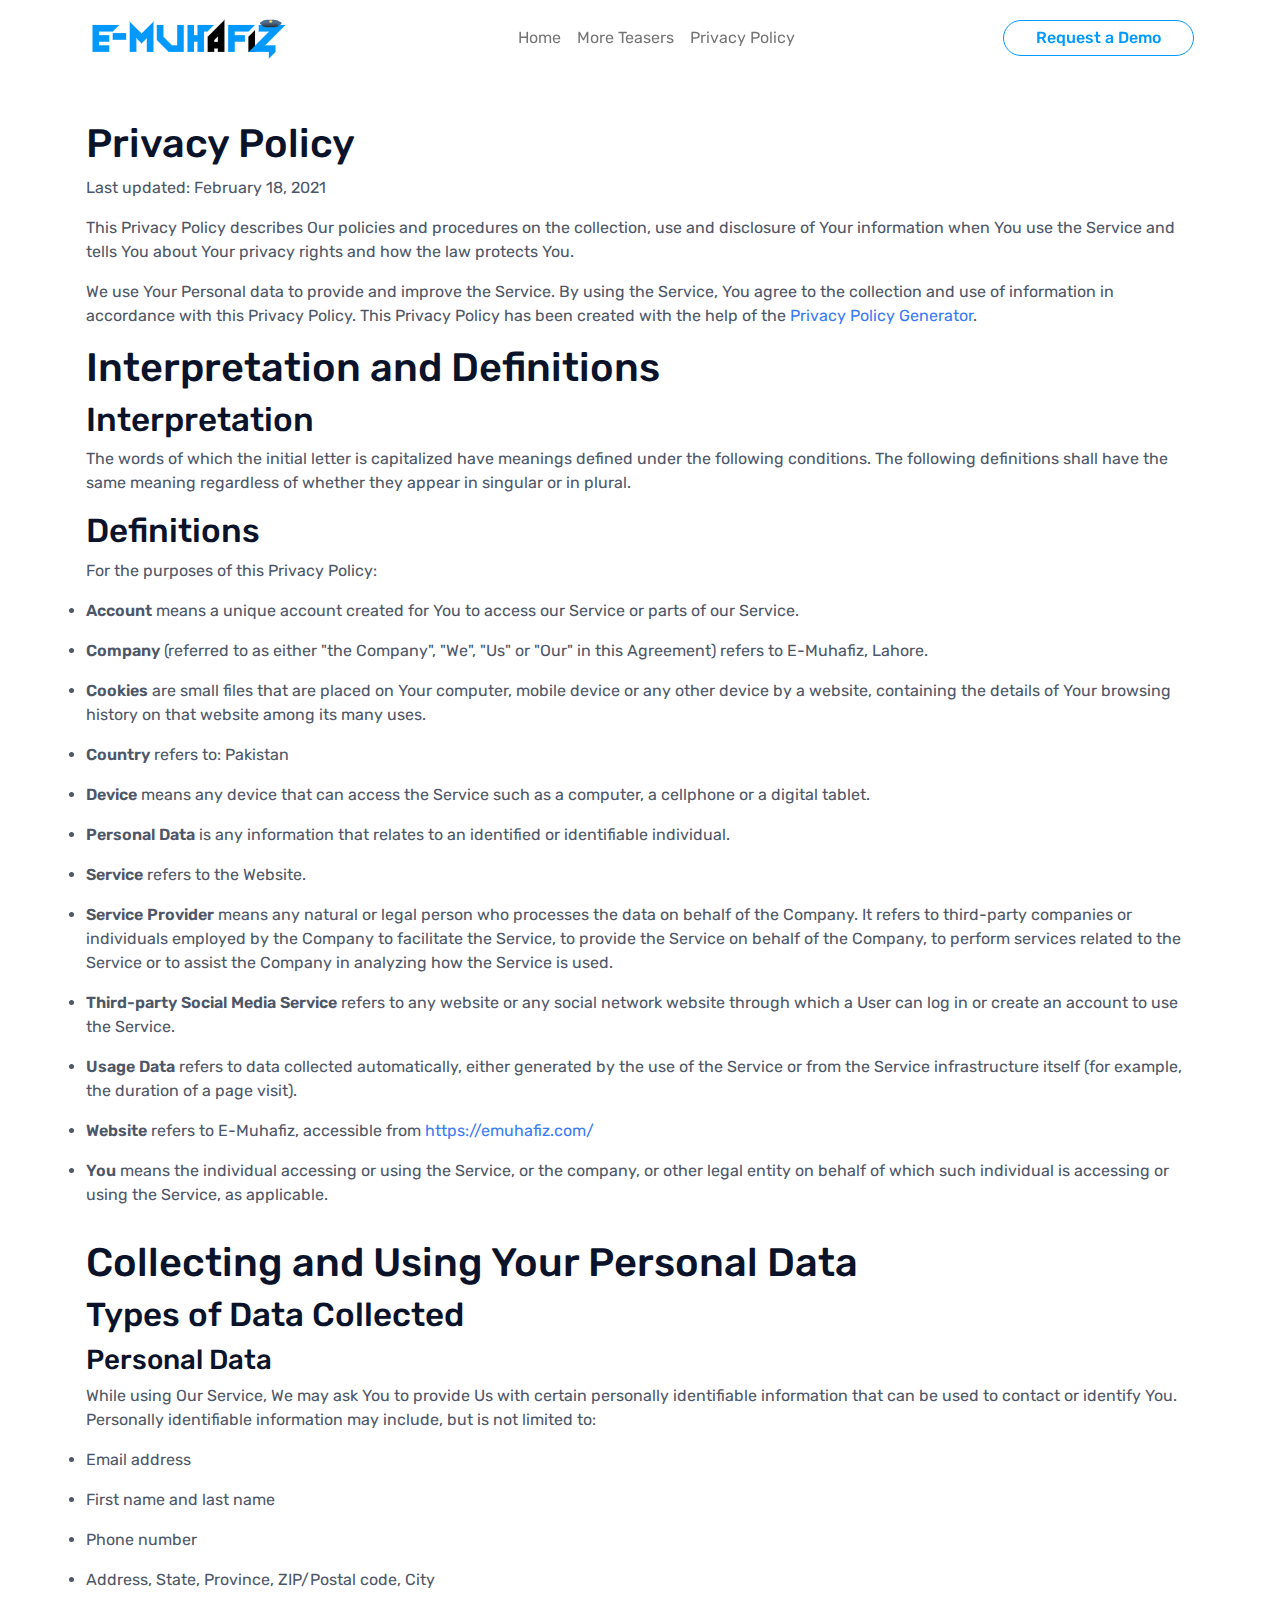
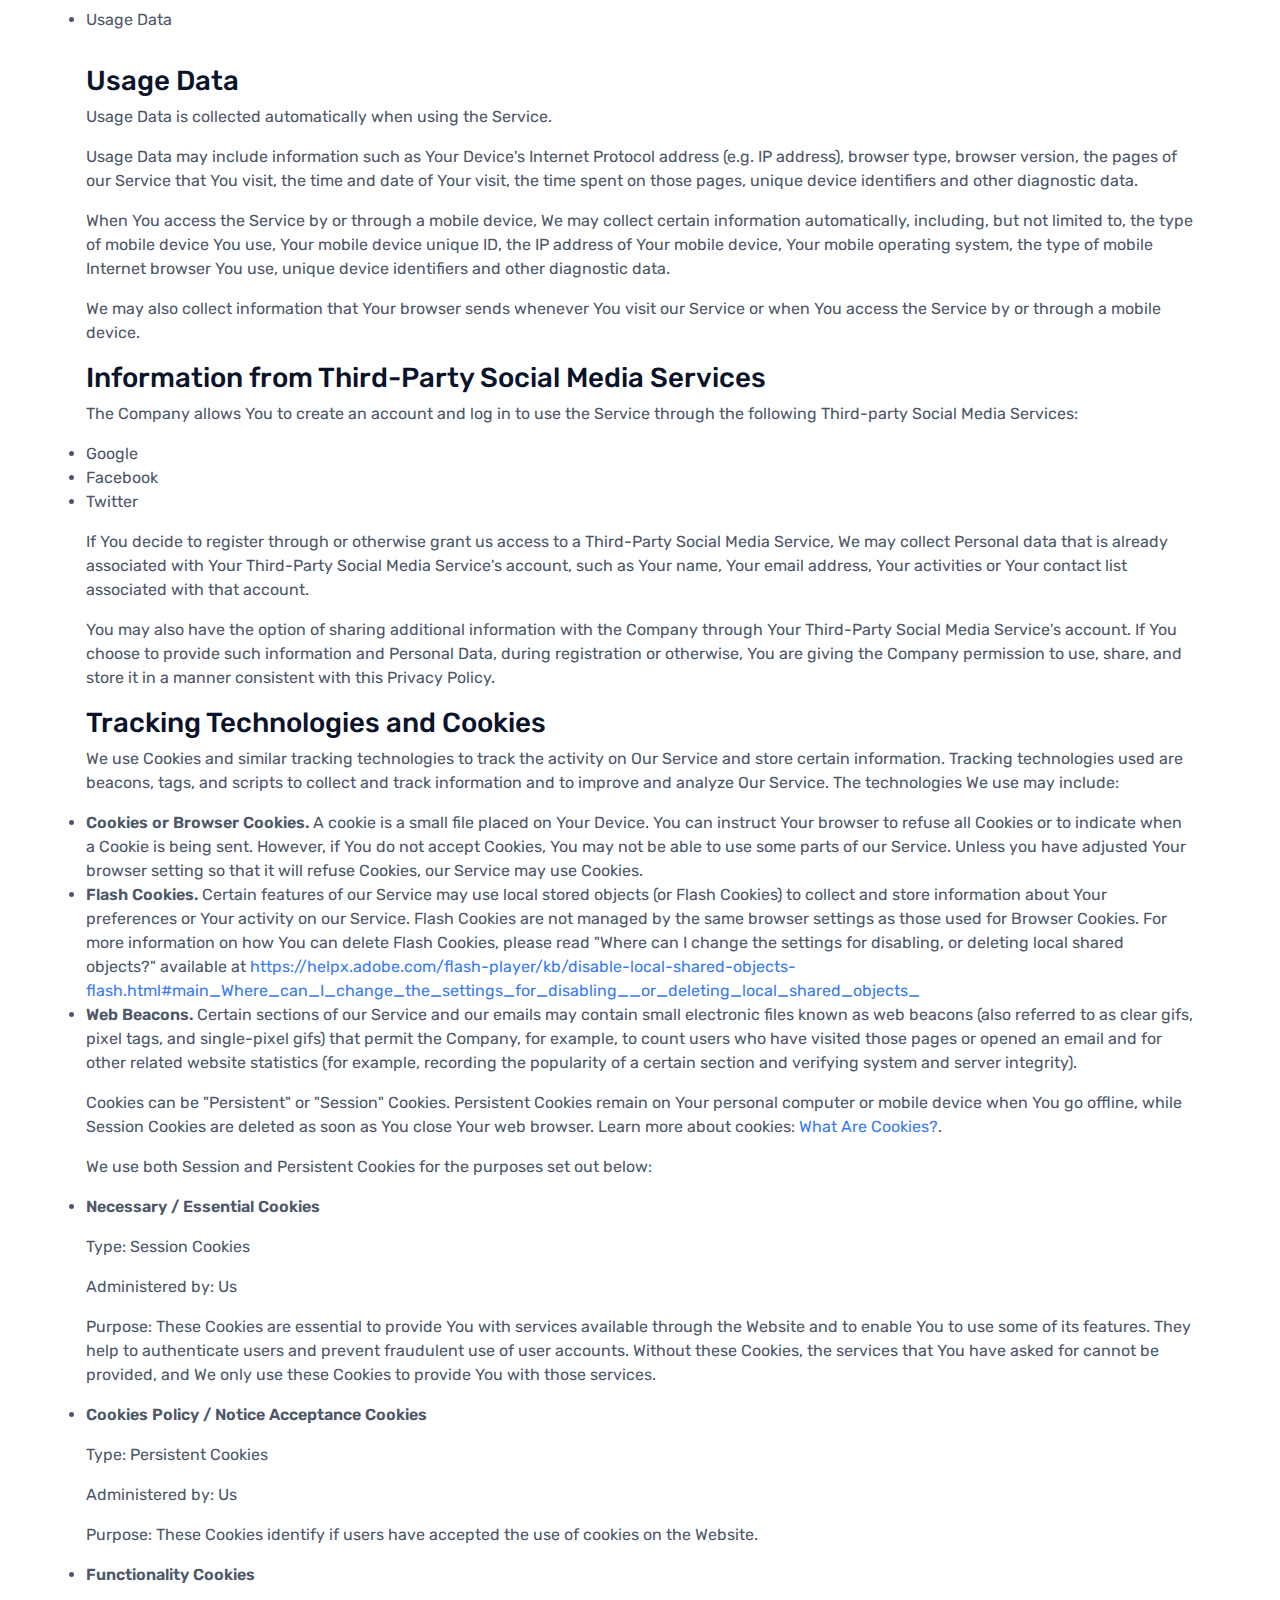
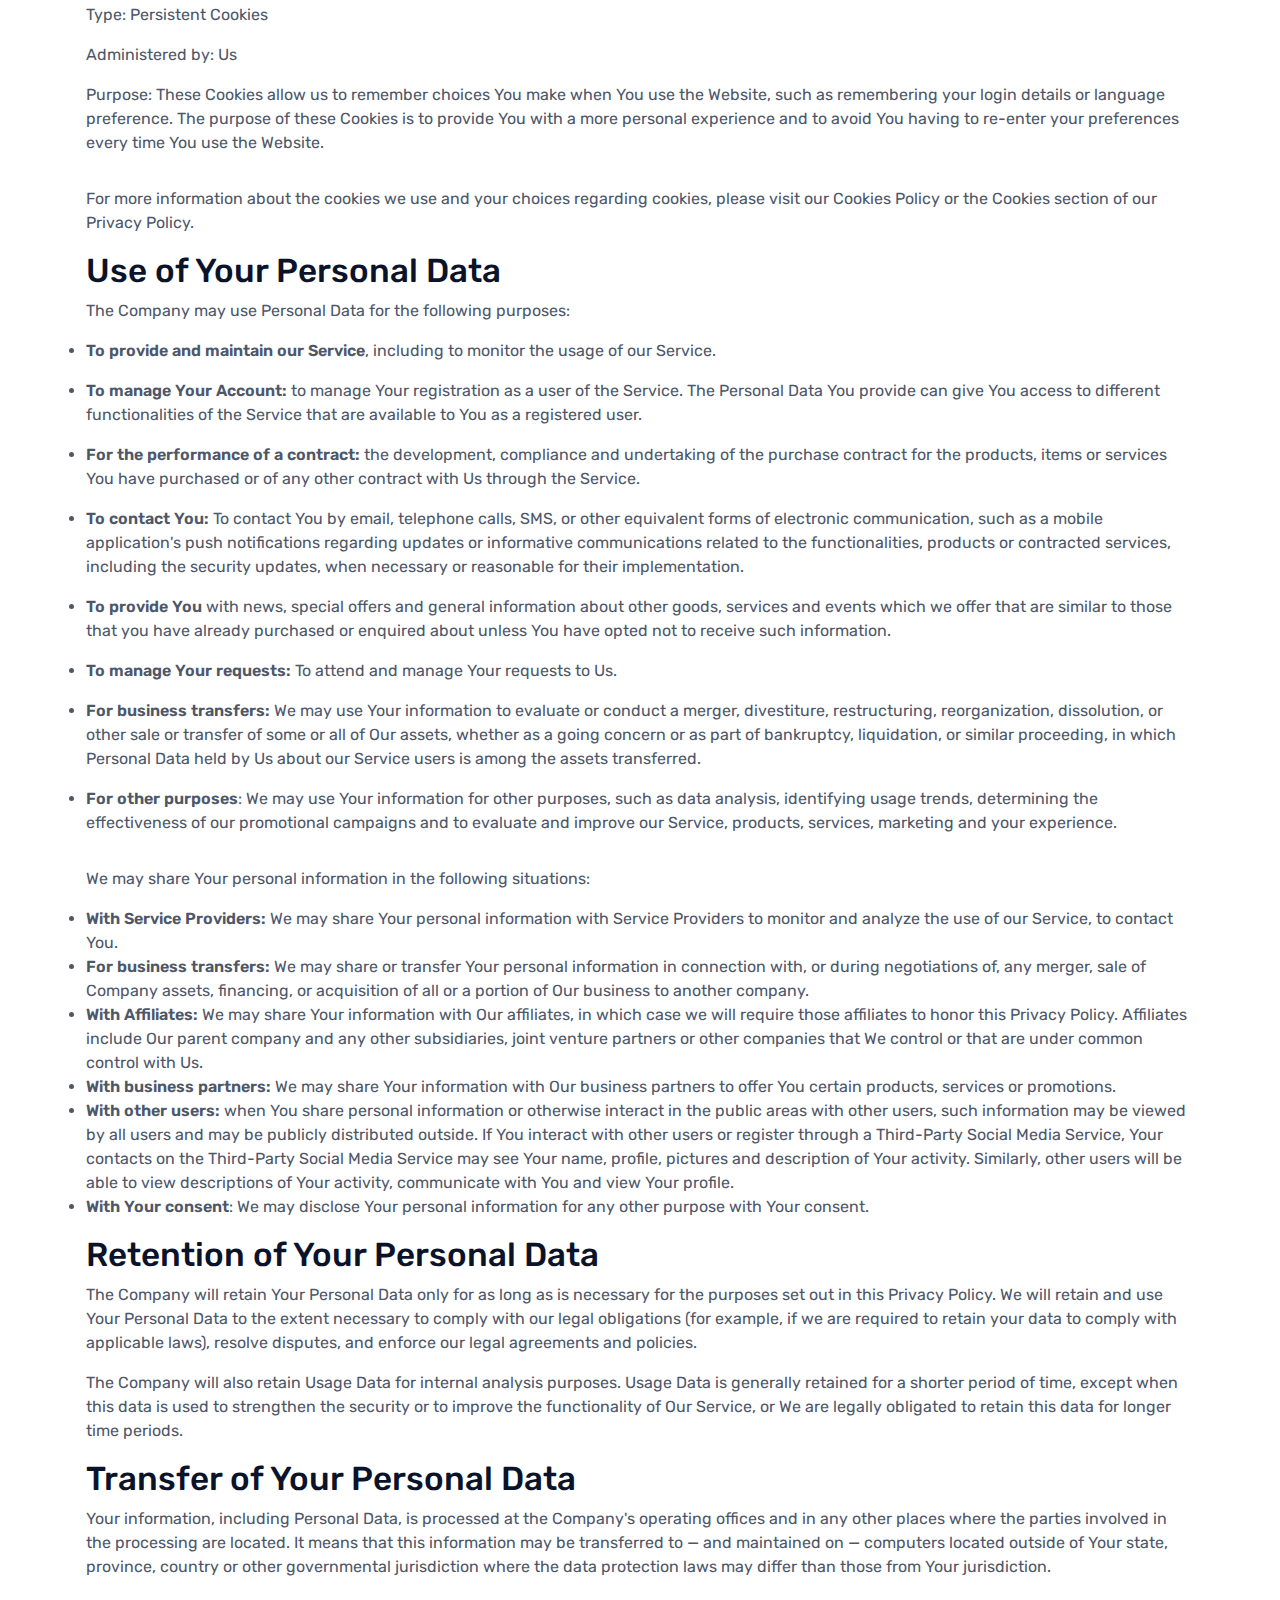
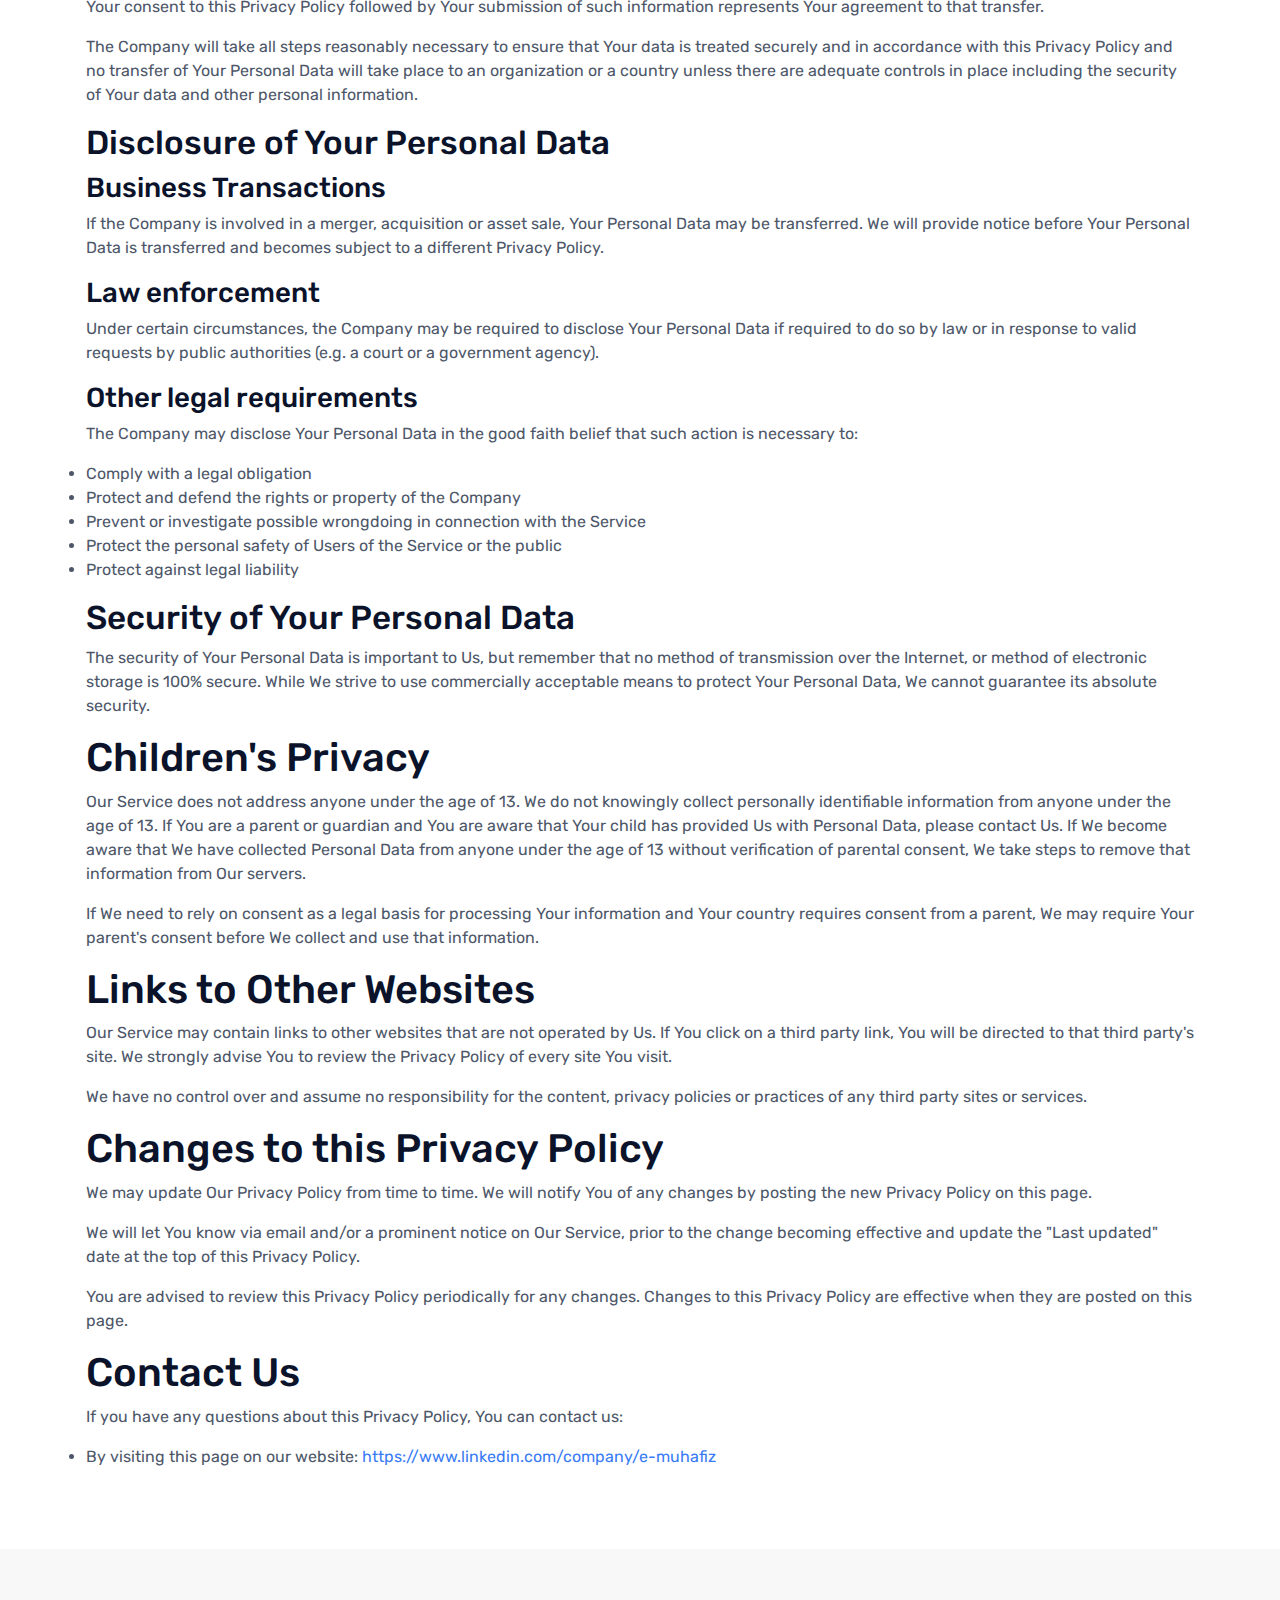
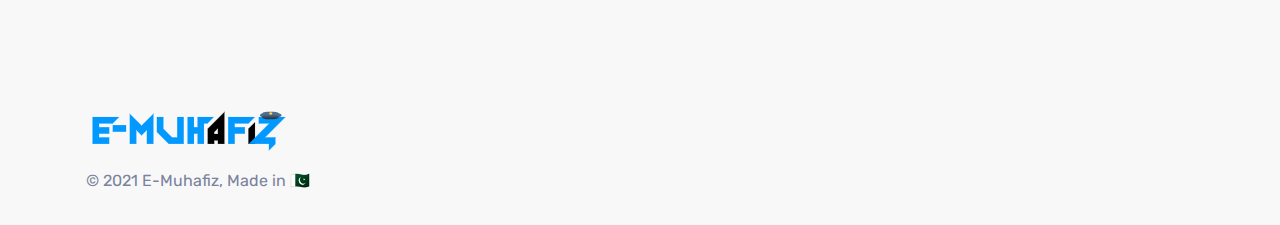
==== privacy_policy.html @ 19c8326a "added privacy policy" ====
<!DOCTYPE html>
<html lang="en-US" dir="ltr">

  <head>
    <meta charset="utf-8">
    <meta http-equiv="X-UA-Compatible" content="IE=edge">
    <meta name="viewport" content="width=device-width, initial-scale=1">


    <!-- ===============================================-->
    <!--    Document Title-->
    <!-- ===============================================-->
    <title>E-Muhafiz</title>


    <!-- ===============================================-->
    <!--    Favicons-->
    <!-- ===============================================-->
    <link rel="apple-touch-icon" sizes="180x180" href="assets/img/favicons/apple-touch-icon.png">
    <link rel="icon" type="image/png" sizes="32x32" href="assets/img/favicons/favicon-32x32.png">
    <link rel="icon" type="image/png" sizes="16x16" href="assets/img/favicons/favicon-16x16.png">
    <link rel="shortcut icon" type="image/x-icon" href="assets/img/favicons/favicon.ico">
    <link rel="manifest" href="assets/img/favicons/manifest.json">
    <meta name="msapplication-TileImage" content="assets/img/favicons/mstile-150x150.png">
    <meta name="theme-color" content="#ffffff">


    <!-- ===============================================-->
    <!--    Stylesheets-->
    <!-- ===============================================-->
    <link href="assets/css/theme.css" rel="stylesheet" />
    <link href="assets/css/muhafiz.css" rel="stylesheet" />

  </head>


  <body>

    <!-- ===============================================-->
    <!--    Main Content-->
    <!-- ===============================================-->
    <main class="main" id="top">
      <nav class="navbar navbar-expand-lg navbar-light fixed-top py-3" data-navbar-on-scroll="data-navbar-on-scroll">
        <div class="container"><a class="navbar-brand" href="index.html"><img src="assets/img/icons/logo.png" alt="" />&nbsp;</a>
          <button class="navbar-toggler collapsed" type="button" data-bs-toggle="collapse" data-bs-target="#navbarSupportedContent" aria-controls="navbarSupportedContent" aria-expanded="false" aria-label="Toggle navigation"><span class="navbar-toggler-icon"></span></button>
          <div class="collapse navbar-collapse" id="navbarSupportedContent">
            <ul class="navbar-nav mx-auto border-bottom border-lg-bottom-0 pt-2 pt-lg-0">
              <li class="nav-item"><a class="nav-link" href="index.html">Home</a></li>
              <li class="nav-item"><a class="nav-link" href="teasers.html">More Teasers</a></li>
              <li class="nav-item"><a class="nav-link" aria-current="page" href="privacy_policy.html">Privacy Policy</a></li>
            </ul>
            <form class="d-flex py-3 py-lg-0">
              <a class="btn btn-outline-danger rounded-pill order-0" href="request_a_demo.html">Request a Demo</a>
            </form>
          </div>
        </div>
      </nav>


      <!-- ============================================-->
      <!-- <section> begin ============================-->
      <section class="pb-6">

        <div class="container">
          <div class="row">
            <h1>Privacy Policy</h1>
            <p>Last updated: February 18, 2021</p>
            <p>This Privacy Policy describes Our policies and procedures on the collection, use and disclosure of Your information when You use the Service and tells You about Your privacy rights and how the law protects You.</p>
            <p>We use Your Personal data to provide and improve the Service. By using the Service, You agree to the collection and use of information in accordance with this Privacy Policy. This Privacy Policy has been created with the help of the <a href="https://www.privacypolicies.com/privacy-policy-generator/" target="_blank">Privacy Policy Generator</a>.</p>
            <h1>Interpretation and Definitions</h1>
            <h2>Interpretation</h2>
            <p>The words of which the initial letter is capitalized have meanings defined under the following conditions. The following definitions shall have the same meaning regardless of whether they appear in singular or in plural.</p>
            <h2>Definitions</h2>
            <p>For the purposes of this Privacy Policy:</p>
            <ul>
            <li>
            <p><strong>Account</strong> means a unique account created for You to access our Service or parts of our Service.</p>
            </li>
            <li>
            <p><strong>Company</strong> (referred to as either &quot;the Company&quot;, &quot;We&quot;, &quot;Us&quot; or &quot;Our&quot; in this Agreement) refers to E-Muhafiz, Lahore.</p>
            </li>
            <li>
            <p><strong>Cookies</strong> are small files that are placed on Your computer, mobile device or any other device by a website, containing the details of Your browsing history on that website among its many uses.</p>
            </li>
            <li>
            <p><strong>Country</strong> refers to:  Pakistan</p>
            </li>
            <li>
            <p><strong>Device</strong> means any device that can access the Service such as a computer, a cellphone or a digital tablet.</p>
            </li>
            <li>
            <p><strong>Personal Data</strong> is any information that relates to an identified or identifiable individual.</p>
            </li>
            <li>
            <p><strong>Service</strong> refers to the Website.</p>
            </li>
            <li>
            <p><strong>Service Provider</strong> means any natural or legal person who processes the data on behalf of the Company. It refers to third-party companies or individuals employed by the Company to facilitate the Service, to provide the Service on behalf of the Company, to perform services related to the Service or to assist the Company in analyzing how the Service is used.</p>
            </li>
            <li>
            <p><strong>Third-party Social Media Service</strong> refers to any website or any social network website through which a User can log in or create an account to use the Service.</p>
            </li>
            <li>
            <p><strong>Usage Data</strong> refers to data collected automatically, either generated by the use of the Service or from the Service infrastructure itself (for example, the duration of a page visit).</p>
            </li>
            <li>
            <p><strong>Website</strong> refers to E-Muhafiz, accessible from <a href="https://emuhafiz.com/" rel="external nofollow noopener" target="_blank">https://emuhafiz.com/</a></p>
            </li>
            <li>
            <p><strong>You</strong> means the individual accessing or using the Service, or the company, or other legal entity on behalf of which such individual is accessing or using the Service, as applicable.</p>
            </li>
            </ul>
            <h1>Collecting and Using Your Personal Data</h1>
            <h2>Types of Data Collected</h2>
            <h3>Personal Data</h3>
            <p>While using Our Service, We may ask You to provide Us with certain personally identifiable information that can be used to contact or identify You. Personally identifiable information may include, but is not limited to:</p>
            <ul>
            <li>
            <p>Email address</p>
            </li>
            <li>
            <p>First name and last name</p>
            </li>
            <li>
            <p>Phone number</p>
            </li>
            <li>
            <p>Address, State, Province, ZIP/Postal code, City</p>
            </li>
            <li>
            <p>Usage Data</p>
            </li>
            </ul>
            <h3>Usage Data</h3>
            <p>Usage Data is collected automatically when using the Service.</p>
            <p>Usage Data may include information such as Your Device's Internet Protocol address (e.g. IP address), browser type, browser version, the pages of our Service that You visit, the time and date of Your visit, the time spent on those pages, unique device identifiers and other diagnostic data.</p>
            <p>When You access the Service by or through a mobile device, We may collect certain information automatically, including, but not limited to, the type of mobile device You use, Your mobile device unique ID, the IP address of Your mobile device, Your mobile operating system, the type of mobile Internet browser You use, unique device identifiers and other diagnostic data.</p>
            <p>We may also collect information that Your browser sends whenever You visit our Service or when You access the Service by or through a mobile device.</p>
            <h3>Information from Third-Party Social Media Services</h3>
            <p>The Company allows You to create an account and log in to use the Service through the following Third-party Social Media Services:</p>
            <ul>
            <li>Google</li>
            <li>Facebook</li>
            <li>Twitter</li>
            </ul>
            <p>If You decide to register through or otherwise grant us access to a Third-Party Social Media Service, We may collect Personal data that is already associated with Your Third-Party Social Media Service's account, such as Your name, Your email address, Your activities or Your contact list associated with that account.</p>
            <p>You may also have the option of sharing additional information with the Company through Your Third-Party Social Media Service's account. If You choose to provide such information and Personal Data, during registration or otherwise, You are giving the Company permission to use, share, and store it in a manner consistent with this Privacy Policy.</p>
            <h3>Tracking Technologies and Cookies</h3>
            <p>We use Cookies and similar tracking technologies to track the activity on Our Service and store certain information. Tracking technologies used are beacons, tags, and scripts to collect and track information and to improve and analyze Our Service. The technologies We use may include:</p>
            <ul>
            <li><strong>Cookies or Browser Cookies.</strong> A cookie is a small file placed on Your Device. You can instruct Your browser to refuse all Cookies or to indicate when a Cookie is being sent. However, if You do not accept Cookies, You may not be able to use some parts of our Service. Unless you have adjusted Your browser setting so that it will refuse Cookies, our Service may use Cookies.</li>
            <li><strong>Flash Cookies.</strong> Certain features of our Service may use local stored objects (or Flash Cookies) to collect and store information about Your preferences or Your activity on our Service. Flash Cookies are not managed by the same browser settings as those used for Browser Cookies. For more information on how You can delete Flash Cookies, please read &quot;Where can I change the settings for disabling, or deleting local shared objects?&quot; available at <a href="https://helpx.adobe.com/flash-player/kb/disable-local-shared-objects-flash.html#main_Where_can_I_change_the_settings_for_disabling__or_deleting_local_shared_objects_" rel="external nofollow noopener" target="_blank">https://helpx.adobe.com/flash-player/kb/disable-local-shared-objects-flash.html#main_Where_can_I_change_the_settings_for_disabling__or_deleting_local_shared_objects_</a></li>
            <li><strong>Web Beacons.</strong> Certain sections of our Service and our emails may contain small electronic files known as web beacons (also referred to as clear gifs, pixel tags, and single-pixel gifs) that permit the Company, for example, to count users who have visited those pages or opened an email and for other related website statistics (for example, recording the popularity of a certain section and verifying system and server integrity).</li>
            </ul>
            <p>Cookies can be &quot;Persistent&quot; or &quot;Session&quot; Cookies. Persistent Cookies remain on Your personal computer or mobile device when You go offline, while Session Cookies are deleted as soon as You close Your web browser. Learn more about cookies: <a href="https://www.privacypolicies.com/blog/cookies/" target="_blank">What Are Cookies?</a>.</p>
            <p>We use both Session and Persistent Cookies for the purposes set out below:</p>
            <ul>
            <li>
            <p><strong>Necessary / Essential Cookies</strong></p>
            <p>Type: Session Cookies</p>
            <p>Administered by: Us</p>
            <p>Purpose: These Cookies are essential to provide You with services available through the Website and to enable You to use some of its features. They help to authenticate users and prevent fraudulent use of user accounts. Without these Cookies, the services that You have asked for cannot be provided, and We only use these Cookies to provide You with those services.</p>
            </li>
            <li>
            <p><strong>Cookies Policy / Notice Acceptance Cookies</strong></p>
            <p>Type: Persistent Cookies</p>
            <p>Administered by: Us</p>
            <p>Purpose: These Cookies identify if users have accepted the use of cookies on the Website.</p>
            </li>
            <li>
            <p><strong>Functionality Cookies</strong></p>
            <p>Type: Persistent Cookies</p>
            <p>Administered by: Us</p>
            <p>Purpose: These Cookies allow us to remember choices You make when You use the Website, such as remembering your login details or language preference. The purpose of these Cookies is to provide You with a more personal experience and to avoid You having to re-enter your preferences every time You use the Website.</p>
            </li>
            </ul>
            <p>For more information about the cookies we use and your choices regarding cookies, please visit our Cookies Policy or the Cookies section of our Privacy Policy.</p>
            <h2>Use of Your Personal Data</h2>
            <p>The Company may use Personal Data for the following purposes:</p>
            <ul>
            <li>
            <p><strong>To provide and maintain our Service</strong>, including to monitor the usage of our Service.</p>
            </li>
            <li>
            <p><strong>To manage Your Account:</strong> to manage Your registration as a user of the Service. The Personal Data You provide can give You access to different functionalities of the Service that are available to You as a registered user.</p>
            </li>
            <li>
            <p><strong>For the performance of a contract:</strong> the development, compliance and undertaking of the purchase contract for the products, items or services You have purchased or of any other contract with Us through the Service.</p>
            </li>
            <li>
            <p><strong>To contact You:</strong> To contact You by email, telephone calls, SMS, or other equivalent forms of electronic communication, such as a mobile application's push notifications regarding updates or informative communications related to the functionalities, products or contracted services, including the security updates, when necessary or reasonable for their implementation.</p>
            </li>
            <li>
            <p><strong>To provide You</strong> with news, special offers and general information about other goods, services and events which we offer that are similar to those that you have already purchased or enquired about unless You have opted not to receive such information.</p>
            </li>
            <li>
            <p><strong>To manage Your requests:</strong> To attend and manage Your requests to Us.</p>
            </li>
            <li>
            <p><strong>For business transfers:</strong> We may use Your information to evaluate or conduct a merger, divestiture, restructuring, reorganization, dissolution, or other sale or transfer of some or all of Our assets, whether as a going concern or as part of bankruptcy, liquidation, or similar proceeding, in which Personal Data held by Us about our Service users is among the assets transferred.</p>
            </li>
            <li>
            <p><strong>For other purposes</strong>: We may use Your information for other purposes, such as data analysis, identifying usage trends, determining the effectiveness of our promotional campaigns and to evaluate and improve our Service, products, services, marketing and your experience.</p>
            </li>
            </ul>
            <p>We may share Your personal information in the following situations:</p>
            <ul>
            <li><strong>With Service Providers:</strong> We may share Your personal information with Service Providers to monitor and analyze the use of our Service,  to contact You.</li>
            <li><strong>For business transfers:</strong> We may share or transfer Your personal information in connection with, or during negotiations of, any merger, sale of Company assets, financing, or acquisition of all or a portion of Our business to another company.</li>
            <li><strong>With Affiliates:</strong> We may share Your information with Our affiliates, in which case we will require those affiliates to honor this Privacy Policy. Affiliates include Our parent company and any other subsidiaries, joint venture partners or other companies that We control or that are under common control with Us.</li>
            <li><strong>With business partners:</strong> We may share Your information with Our business partners to offer You certain products, services or promotions.</li>
            <li><strong>With other users:</strong> when You share personal information or otherwise interact in the public areas with other users, such information may be viewed by all users and may be publicly distributed outside. If You interact with other users or register through a Third-Party Social Media Service, Your contacts on the Third-Party Social Media Service may see Your name, profile, pictures and description of Your activity. Similarly, other users will be able to view descriptions of Your activity, communicate with You and view Your profile.</li>
            <li><strong>With Your consent</strong>: We may disclose Your personal information for any other purpose with Your consent.</li>
            </ul>
            <h2>Retention of Your Personal Data</h2>
            <p>The Company will retain Your Personal Data only for as long as is necessary for the purposes set out in this Privacy Policy. We will retain and use Your Personal Data to the extent necessary to comply with our legal obligations (for example, if we are required to retain your data to comply with applicable laws), resolve disputes, and enforce our legal agreements and policies.</p>
            <p>The Company will also retain Usage Data for internal analysis purposes. Usage Data is generally retained for a shorter period of time, except when this data is used to strengthen the security or to improve the functionality of Our Service, or We are legally obligated to retain this data for longer time periods.</p>
            <h2>Transfer of Your Personal Data</h2>
            <p>Your information, including Personal Data, is processed at the Company's operating offices and in any other places where the parties involved in the processing are located. It means that this information may be transferred to — and maintained on — computers located outside of Your state, province, country or other governmental jurisdiction where the data protection laws may differ than those from Your jurisdiction.</p>
            <p>Your consent to this Privacy Policy followed by Your submission of such information represents Your agreement to that transfer.</p>
            <p>The Company will take all steps reasonably necessary to ensure that Your data is treated securely and in accordance with this Privacy Policy and no transfer of Your Personal Data will take place to an organization or a country unless there are adequate controls in place including the security of Your data and other personal information.</p>
            <h2>Disclosure of Your Personal Data</h2>
            <h3>Business Transactions</h3>
            <p>If the Company is involved in a merger, acquisition or asset sale, Your Personal Data may be transferred. We will provide notice before Your Personal Data is transferred and becomes subject to a different Privacy Policy.</p>
            <h3>Law enforcement</h3>
            <p>Under certain circumstances, the Company may be required to disclose Your Personal Data if required to do so by law or in response to valid requests by public authorities (e.g. a court or a government agency).</p>
            <h3>Other legal requirements</h3>
            <p>The Company may disclose Your Personal Data in the good faith belief that such action is necessary to:</p>
            <ul>
            <li>Comply with a legal obligation</li>
            <li>Protect and defend the rights or property of the Company</li>
            <li>Prevent or investigate possible wrongdoing in connection with the Service</li>
            <li>Protect the personal safety of Users of the Service or the public</li>
            <li>Protect against legal liability</li>
            </ul>
            <h2>Security of Your Personal Data</h2>
            <p>The security of Your Personal Data is important to Us, but remember that no method of transmission over the Internet, or method of electronic storage is 100% secure. While We strive to use commercially acceptable means to protect Your Personal Data, We cannot guarantee its absolute security.</p>
            <h1>Children's Privacy</h1>
            <p>Our Service does not address anyone under the age of 13. We do not knowingly collect personally identifiable information from anyone under the age of 13. If You are a parent or guardian and You are aware that Your child has provided Us with Personal Data, please contact Us. If We become aware that We have collected Personal Data from anyone under the age of 13 without verification of parental consent, We take steps to remove that information from Our servers.</p>
            <p>If We need to rely on consent as a legal basis for processing Your information and Your country requires consent from a parent, We may require Your parent's consent before We collect and use that information.</p>
            <h1>Links to Other Websites</h1>
            <p>Our Service may contain links to other websites that are not operated by Us. If You click on a third party link, You will be directed to that third party's site. We strongly advise You to review the Privacy Policy of every site You visit.</p>
            <p>We have no control over and assume no responsibility for the content, privacy policies or practices of any third party sites or services.</p>
            <h1>Changes to this Privacy Policy</h1>
            <p>We may update Our Privacy Policy from time to time. We will notify You of any changes by posting the new Privacy Policy on this page.</p>
            <p>We will let You know via email and/or a prominent notice on Our Service, prior to the change becoming effective and update the &quot;Last updated&quot; date at the top of this Privacy Policy.</p>
            <p>You are advised to review this Privacy Policy periodically for any changes. Changes to this Privacy Policy are effective when they are posted on this page.</p>
            <h1>Contact Us</h1>
            <p>If you have any questions about this Privacy Policy, You can contact us:</p>
            <ul>
            <li>By visiting this page on our website: <a href="https://www.linkedin.com/company/e-muhafiz" rel="external nofollow noopener" target="_blank">https://www.linkedin.com/company/e-muhafiz</a></li>
            </ul>
          </div>
        </div><!-- end of .container-->

      </section>
      <!-- <section> close ============================-->
      <!-- ============================================-->


      <!-- ============================================-->
      <!-- <section> begin ============================-->
      <section class="bg-200 pt-9 pb-0">
        <div class="container">
          <div class="row">
            <div class="col-12 col-lg-4 mb-3">
                <a href="index.html"><img class="d-inline-block align-middle" src="assets/img/icons/logo.png" alt="" /></a>
                <p class="text-400 my-3">&copy; 2021 E-Muhafiz, Made in 🇵🇰</p>
            </div>
          </div>
        </div><!-- end of .container-->
      </section>
      <!-- <section> close ============================-->
      <!-- ============================================-->


    </main>
    <!-- ===============================================-->
    <!--    End of Main Content-->
    <!-- ===============================================-->




    <!-- ===============================================-->
    <!--    JavaScripts-->
    <!-- ===============================================-->
    <script src="vendors/@popperjs/popper.min.js"></script>
    <script src="vendors/bootstrap/bootstrap.min.js"></script>
    <script src="vendors/is/is.min.js"></script>
    <script src="//polyfill.io/v3/polyfill.min.js?features=window.scroll"></script>
    <script src="assets/js/theme.js"></script>
    <!-- Google Analytics -->
    <script>
    (function(i,s,o,g,r,a,m){i['GoogleAnalyticsObject']=r;i[r]=i[r]||function(){
    (i[r].q=i[r].q||[]).push(arguments)},i[r].l=1*new Date();a=s.createElement(o),
    m=s.getElementsByTagName(o)[0];a.async=1;a.src=g;m.parentNode.insertBefore(a,m)
    })(window,document,'script','https://www.google-analytics.com/analytics.js','ga');

    ga('create', 'UA-36922495-2', 'auto');
    ga('send', 'pageview');
    </script>
    <!-- End Google Analytics -->
    <link href="//fonts.googleapis.com/css2?family=Rubik:ital,wght@0,300;0,400;0,500;0,600;0,700;0,800;0,900;1,300;1,400;1,500;1,600;1,700;1,800;1,900&amp;display=swap" rel="stylesheet">
  </body>

</html>
---- assets/css/theme.css ----
/* -------------------------------------------------------------------------- */
/*                                 Theme                                      */
/* -------------------------------------------------------------------------- */
/* prettier-ignore */
/* -------------------------------------------------------------------------- */
/*                                  Utilities                                 */
/* -------------------------------------------------------------------------- */
/*-----------------------------------------------
|   Bootstrap Styles
-----------------------------------------------*/
/*!
 * Bootstrap v5.0.0-alpha1 (https://getbootstrap.com/)
 * Copyright 2011-2020 The Bootstrap Authors
 * Copyright 2011-2020 Twitter, Inc.
 * Licensed under MIT (https://github.com/twbs/bootstrap/blob/main/LICENSE)
 */
:root {
  --bs-blue: #387BF5;
  --bs-indigo: #727cf5;
  --bs-purple: #6b5eae;
  --bs-pink: #F5387B;
  --bs-red: #F53838;
  --bs-orange: #F56538;
  --bs-yellow: #F29800;
  --bs-green: #38F5B1;
  --bs-teal: #28AFAF;
  --bs-cyan: #38B0F5;
  --bs-white: #fff;
  --bs-gray: #4d5469;
  --bs-gray-dark: #4d5969;
  --bs-primary: #387BF5;
  --bs-secondary: #28AFAF;
  --bs-success: #38F5B1;
  --bs-info: #38B0F5;
  --bs-warning: #F29800;
  --bs-danger: #F53838;
  --bs-light: #f9fafd;
  --bs-dark: #0b1727;
  --bs-font-sans-serif: "Rubik", "Poppins", -apple-system, BlinkMacSystemFont, "Segoe UI", "Helvetica Neue", Arial, sans-serif, "Apple Color Emoji", "Segoe UI Emoji", "Segoe UI Symbol";
  --bs-font-monospace: "SFMono-Regular", Menlo, Monaco, Consolas, "Liberation Mono", "Courier New", monospace;
  --bs-gradient: linear-gradient(180deg, rgba(255, 255, 255, 0.15), rgba(255, 255, 255, 0));
}

*,
*::before,
*::after {
  -webkit-box-sizing: border-box;
  box-sizing: border-box;
}

@media (prefers-reduced-motion: no-preference) {
  :root {
    scroll-behavior: smooth;
  }
}

body {
  margin: 0;
  font-family: "Rubik", -apple-system, BlinkMacSystemFont, "Segoe UI", "Helvetica Neue", Arial, sans-serif, "Apple Color Emoji", "Segoe UI Emoji", "Segoe UI Symbol";
  font-size: 1rem;
  font-weight: 400;
  line-height: 1.5;
  color: #4d5769;
  background-color: #fff;
  -webkit-text-size-adjust: 100%;
  -webkit-tap-highlight-color: rgba(0, 0, 0, 0);
}

[tabindex="-1"]:focus:not(:focus-visible) {
  outline: 0 !important;
}

hr {
  margin: 1rem 0;
  color: #bec3d0;
  background-color: currentColor;
  border: 0;
  opacity: 1;
}

hr:not([size]) {
  height: 1px;
}

h1, .h1, h2, .h2, h3, .h3, h4, .h4, h5, .h5, h6, .h6 {
  margin-top: 0;
  margin-bottom: 0.5rem;
  font-family: "Rubik", "Poppins", -apple-system, BlinkMacSystemFont, "Segoe UI", "Helvetica Neue", Arial, sans-serif, "Apple Color Emoji", "Segoe UI Emoji", "Segoe UI Symbol";
  font-weight: 500;
  line-height: 1.2;
  color: #0B132A;
}

h1, .h1 {
  font-size: calc(1.37383rem + 1.48598vw);
}

@media (min-width: 1200px) {
  h1, .h1 {
    font-size: 2.48832rem;
  }
}

h2, .h2 {
  font-size: calc(1.33236rem + 0.98832vw);
}

@media (min-width: 1200px) {
  h2, .h2 {
    font-size: 2.0736rem;
  }
}

h3, .h3 {
  font-size: calc(1.2978rem + 0.5736vw);
}

@media (min-width: 1200px) {
  h3, .h3 {
    font-size: 1.728rem;
  }
}

h4, .h4 {
  font-size: calc(1.269rem + 0.228vw);
}

@media (min-width: 1200px) {
  h4, .h4 {
    font-size: 1.44rem;
  }
}

h5, .h5 {
  font-size: 1.2rem;
}

h6, .h6 {
  font-size: 0.83333rem;
}

p {
  margin-top: 0;
  margin-bottom: 1rem;
}

abbr[title],
abbr[data-bs-original-title] {
  text-decoration: underline;
  -webkit-text-decoration: underline dotted;
  text-decoration: underline dotted;
  cursor: help;
  -webkit-text-decoration-skip-ink: none;
  text-decoration-skip-ink: none;
}

address {
  margin-bottom: 1rem;
  font-style: normal;
  line-height: inherit;
}

ol,
ul {
  padding-left: 2rem;
}

ol,
ul,
dl {
  margin-top: 0;
  margin-bottom: 1rem;
}

ol ol,
ul ul,
ol ul,
ul ol {
  margin-bottom: 0;
}

dt {
  font-weight: 700;
}

dd {
  margin-bottom: .5rem;
  margin-left: 0;
}

blockquote {
  margin: 0 0 1rem;
}

b,
strong {
  font-weight: 800;
}

small, .small {
  font-size: 75%;
}

mark, .mark {
  padding: 0.2em;
  background-color: #fcf8e3;
}

sub,
sup {
  position: relative;
  font-size: 0.75em;
  line-height: 0;
  vertical-align: baseline;
}

sub {
  bottom: -.25em;
}

sup {
  top: -.5em;
}

a {
  color: #387BF5;
  text-decoration: none;
}

a:hover {
  color: #2d62c4;
  text-decoration: underline;
}

a:not([href]):not([class]), a:not([href]):not([class]):hover {
  color: inherit;
  text-decoration: none;
}

pre,
code,
kbd,
samp {
  font-family: var(--bs-font-monospace);
  font-size: 1em;
  direction: ltr /* rtl:ignore */;
  unicode-bidi: bidi-override;
}

pre {
  display: block;
  margin-top: 0;
  margin-bottom: 1rem;
  overflow: auto;
  font-size: 75%;
}

pre code {
  font-size: inherit;
  color: inherit;
  word-break: normal;
}

code {
  font-size: 75%;
  color: #F5387B;
  word-wrap: break-word;
}

a > code {
  color: inherit;
}

kbd {
  padding: 0.2rem 0.4rem;
  font-size: 75%;
  color: #fff;
  background-color: #4F5665;
  border-radius: 0.2rem;
}

kbd kbd {
  padding: 0;
  font-size: 1em;
  font-weight: 700;
}

figure {
  margin: 0 0 1rem;
}

img,
svg {
  vertical-align: middle;
}

table {
  caption-side: bottom;
  border-collapse: collapse;
}

caption {
  padding-top: 0.5rem;
  padding-bottom: 0.5rem;
  color: #6f7995;
  text-align: left;
}

th {
  text-align: inherit;
  text-align: -webkit-match-parent;
}

thead,
tbody,
tfoot,
tr,
td,
th {
  border-color: inherit;
  border-style: solid;
  border-width: 0;
}

label {
  display: inline-block;
}

button {
  border-radius: 0;
}

button:focus {
  outline: dotted 1px;
  outline: -webkit-focus-ring-color auto 5px;
}

input,
button,
select,
optgroup,
textarea {
  margin: 0;
  font-family: inherit;
  font-size: inherit;
  line-height: inherit;
}

button,
select {
  text-transform: none;
}

[role="button"] {
  cursor: pointer;
}

select {
  word-wrap: normal;
}

[list]::-webkit-calendar-picker-indicator {
  display: none;
}

button,
[type="button"],
[type="reset"],
[type="submit"] {
  -webkit-appearance: button;
}

button:not(:disabled),
[type="button"]:not(:disabled),
[type="reset"]:not(:disabled),
[type="submit"]:not(:disabled) {
  cursor: pointer;
}

::-moz-focus-inner {
  padding: 0;
  border-style: none;
}

textarea {
  resize: vertical;
}

fieldset {
  min-width: 0;
  padding: 0;
  margin: 0;
  border: 0;
}

legend {
  float: left;
  width: 100%;
  padding: 0;
  margin-bottom: 0.5rem;
  font-size: calc(1.275rem + 0.3vw);
  line-height: inherit;
}

@media (min-width: 1200px) {
  legend {
    font-size: 1.5rem;
  }
}

legend + * {
  clear: left;
}

::-webkit-datetime-edit-fields-wrapper,
::-webkit-datetime-edit-text,
::-webkit-datetime-edit-minute,
::-webkit-datetime-edit-hour-field,
::-webkit-datetime-edit-day-field,
::-webkit-datetime-edit-month-field,
::-webkit-datetime-edit-year-field {
  padding: 0;
}

::-webkit-inner-spin-button {
  height: auto;
}

[type="search"] {
  outline-offset: -2px;
  -webkit-appearance: textfield;
}

/* rtl:raw:
[type="tel"],
[type="url"],
[type="email"],
[type="number"] {
  direction: ltr;
}
*/
::-webkit-search-decoration {
  -webkit-appearance: none;
}

::-webkit-color-swatch-wrapper {
  padding: 0;
}

::file-selector-button {
  font: inherit;
}

::-webkit-file-upload-button {
  font: inherit;
  -webkit-appearance: button;
}

output {
  display: inline-block;
}

iframe {
  border: 0;
}

summary {
  display: list-item;
  cursor: pointer;
}

progress {
  vertical-align: baseline;
}

[hidden] {
  display: none !important;
}

.lead {
  font-size: 1.2rem;
  font-weight: 400;
}

.display-1 {
  font-size: calc(1.55498rem + 3.65978vw);
  font-weight: 900;
  line-height: 1;
}

@media (min-width: 1200px) {
  .display-1 {
    font-size: 4.29982rem;
  }
}

.display-2 {
  font-size: calc(1.48332rem + 2.79982vw);
  font-weight: 900;
  line-height: 1;
}

@media (min-width: 1200px) {
  .display-2 {
    font-size: 3.58318rem;
  }
}

.display-3 {
  font-size: calc(1.4236rem + 2.08318vw);
  font-weight: 900;
  line-height: 1;
}

@media (min-width: 1200px) {
  .display-3 {
    font-size: 2.98598rem;
  }
}

.display-4 {
  font-size: calc(1.37383rem + 1.48598vw);
  font-weight: 900;
  line-height: 1;
}

@media (min-width: 1200px) {
  .display-4 {
    font-size: 2.48832rem;
  }
}

.display-5 {
  font-size: calc(1.33236rem + 0.98832vw);
  font-weight: 900;
  line-height: 1;
}

@media (min-width: 1200px) {
  .display-5 {
    font-size: 2.0736rem;
  }
}

.display-6 {
  font-size: calc(1.2978rem + 0.5736vw);
  font-weight: 900;
  line-height: 1;
}

@media (min-width: 1200px) {
  .display-6 {
    font-size: 1.728rem;
  }
}

.list-unstyled {
  padding-left: 0;
  list-style: none;
}

.list-inline {
  padding-left: 0;
  list-style: none;
}

.list-inline-item {
  display: inline-block;
}

.list-inline-item:not(:last-child) {
  margin-right: 0.5rem;
}

.initialism {
  font-size: 75%;
  text-transform: uppercase;
}

.blockquote {
  margin-bottom: 1rem;
  font-size: 1.2rem;
}

.blockquote > :last-child {
  margin-bottom: 0;
}

.blockquote-footer {
  margin-top: -1rem;
  margin-bottom: 1rem;
  font-size: 75%;
  color: #4d5469;
}

.blockquote-footer::before {
  content: "\2014\00A0";
}

.img-fluid {
  max-width: 100%;
  height: auto;
}

.img-thumbnail {
  padding: 0.25rem;
  background-color: #fff;
  border: 1px solid #bec3d0;
  border-radius: 0.25rem;
  -webkit-box-shadow: 0 1.5625rem 2.8125rem rgba(79, 86, 101, 0.075);
  box-shadow: 0 1.5625rem 2.8125rem rgba(79, 86, 101, 0.075);
  max-width: 100%;
  height: auto;
}

.figure {
  display: inline-block;
}

.figure-img {
  margin-bottom: 0.5rem;
  line-height: 1;
}

.figure-caption {
  font-size: 75%;
  color: #4d5469;
}

.container,
.container-fluid,
.container-sm,
.container-md,
.container-lg,
.container-xl,
.container-xxl {
  width: 100%;
  padding-right: var(--bs-gutter-x, 1rem);
  padding-left: var(--bs-gutter-x, 1rem);
  margin-right: auto;
  margin-left: auto;
}

@media (min-width: 576px) {
  .container, .container-sm {
    max-width: 540px;
  }
}

@media (min-width: 768px) {
  .container, .container-sm, .container-md {
    max-width: 720px;
  }
}

@media (min-width: 992px) {
  .container, .container-sm, .container-md, .container-lg {
    max-width: 960px;
  }
}

@media (min-width: 1200px) {
  .container, .container-sm, .container-md, .container-lg, .container-xl {
    max-width: 1140px;
  }
}

@media (min-width: 1540px) {
  .container, .container-sm, .container-md, .container-lg, .container-xl, .container-xxl {
    max-width: 1480px;
  }
}

.row {
  --bs-gutter-x: 2rem;
  --bs-gutter-y: 0;
  display: -webkit-box;
  display: -ms-flexbox;
  display: flex;
  -ms-flex-wrap: wrap;
  flex-wrap: wrap;
  margin-top: calc(var(--bs-gutter-y) * -1);
  margin-right: calc(var(--bs-gutter-x) / -2);
  margin-left: calc(var(--bs-gutter-x) / -2);
}

.row > * {
  -ms-flex-negative: 0;
  flex-shrink: 0;
  width: 100%;
  max-width: 100%;
  padding-right: calc(var(--bs-gutter-x) / 2);
  padding-left: calc(var(--bs-gutter-x) / 2);
  margin-top: var(--bs-gutter-y);
}

.col {
  -webkit-box-flex: 1;
  -ms-flex: 1 0 0%;
  flex: 1 0 0%;
}

.row-cols-auto > * {
  -webkit-box-flex: 0;
  -ms-flex: 0 0 auto;
  flex: 0 0 auto;
  width: auto;
}

.row-cols-1 > * {
  -webkit-box-flex: 0;
  -ms-flex: 0 0 auto;
  flex: 0 0 auto;
  width: 100%;
}

.row-cols-2 > * {
  -webkit-box-flex: 0;
  -ms-flex: 0 0 auto;
  flex: 0 0 auto;
  width: 50%;
}

.row-cols-3 > * {
  -webkit-box-flex: 0;
  -ms-flex: 0 0 auto;
  flex: 0 0 auto;
  width: 33.33333%;
}

.row-cols-4 > * {
  -webkit-box-flex: 0;
  -ms-flex: 0 0 auto;
  flex: 0 0 auto;
  width: 25%;
}

.row-cols-5 > * {
  -webkit-box-flex: 0;
  -ms-flex: 0 0 auto;
  flex: 0 0 auto;
  width: 20%;
}

.row-cols-6 > * {
  -webkit-box-flex: 0;
  -ms-flex: 0 0 auto;
  flex: 0 0 auto;
  width: 16.66667%;
}

.col-auto {
  -webkit-box-flex: 0;
  -ms-flex: 0 0 auto;
  flex: 0 0 auto;
  width: auto;
}

.col-1 {
  -webkit-box-flex: 0;
  -ms-flex: 0 0 auto;
  flex: 0 0 auto;
  width: 8.33333%;
}

.col-2 {
  -webkit-box-flex: 0;
  -ms-flex: 0 0 auto;
  flex: 0 0 auto;
  width: 16.66667%;
}

.col-3 {
  -webkit-box-flex: 0;
  -ms-flex: 0 0 auto;
  flex: 0 0 auto;
  width: 25%;
}

.col-4 {
  -webkit-box-flex: 0;
  -ms-flex: 0 0 auto;
  flex: 0 0 auto;
  width: 33.33333%;
}

.col-5 {
  -webkit-box-flex: 0;
  -ms-flex: 0 0 auto;
  flex: 0 0 auto;
  width: 41.66667%;
}

.col-6 {
  -webkit-box-flex: 0;
  -ms-flex: 0 0 auto;
  flex: 0 0 auto;
  width: 50%;
}

.col-7 {
  -webkit-box-flex: 0;
  -ms-flex: 0 0 auto;
  flex: 0 0 auto;
  width: 58.33333%;
}

.col-8 {
  -webkit-box-flex: 0;
  -ms-flex: 0 0 auto;
  flex: 0 0 auto;
  width: 66.66667%;
}

.col-9 {
  -webkit-box-flex: 0;
  -ms-flex: 0 0 auto;
  flex: 0 0 auto;
  width: 75%;
}

.col-10 {
  -webkit-box-flex: 0;
  -ms-flex: 0 0 auto;
  flex: 0 0 auto;
  width: 83.33333%;
}

.col-11 {
  -webkit-box-flex: 0;
  -ms-flex: 0 0 auto;
  flex: 0 0 auto;
  width: 91.66667%;
}

.col-12 {
  -webkit-box-flex: 0;
  -ms-flex: 0 0 auto;
  flex: 0 0 auto;
  width: 100%;
}

.offset-1 {
  margin-left: 8.33333%;
}

.offset-2 {
  margin-left: 16.66667%;
}

.offset-3 {
  margin-left: 25%;
}

.offset-4 {
  margin-left: 33.33333%;
}

.offset-5 {
  margin-left: 41.66667%;
}

.offset-6 {
  margin-left: 50%;
}

.offset-7 {
  margin-left: 58.33333%;
}

.offset-8 {
  margin-left: 66.66667%;
}

.offset-9 {
  margin-left: 75%;
}

.offset-10 {
  margin-left: 83.33333%;
}

.offset-11 {
  margin-left: 91.66667%;
}

.g-0,
.gx-0 {
  --bs-gutter-x: 0;
}

.g-0,
.gy-0 {
  --bs-gutter-y: 0;
}

.g-1,
.gx-1 {
  --bs-gutter-x: 0.25rem;
}

.g-1,
.gy-1 {
  --bs-gutter-y: 0.25rem;
}

.g-2,
.gx-2 {
  --bs-gutter-x: 0.5rem;
}

.g-2,
.gy-2 {
  --bs-gutter-y: 0.5rem;
}

.g-3,
.gx-3 {
  --bs-gutter-x: 1rem;
}

.g-3,
.gy-3 {
  --bs-gutter-y: 1rem;
}

.g-4,
.gx-4 {
  --bs-gutter-x: 1.8rem;
}

.g-4,
.gy-4 {
  --bs-gutter-y: 1.8rem;
}

.g-5,
.gx-5 {
  --bs-gutter-x: 3rem;
}

.g-5,
.gy-5 {
  --bs-gutter-y: 3rem;
}

.g-6,
.gx-6 {
  --bs-gutter-x: 4rem;
}

.g-6,
.gy-6 {
  --bs-gutter-y: 4rem;
}

.g-7,
.gx-7 {
  --bs-gutter-x: 5rem;
}

.g-7,
.gy-7 {
  --bs-gutter-y: 5rem;
}

.g-8,
.gx-8 {
  --bs-gutter-x: 7.5rem;
}

.g-8,
.gy-8 {
  --bs-gutter-y: 7.5rem;
}

.g-9,
.gx-9 {
  --bs-gutter-x: 10rem;
}

.g-9,
.gy-9 {
  --bs-gutter-y: 10rem;
}

.g-10,
.gx-10 {
  --bs-gutter-x: 12.5rem;
}

.g-10,
.gy-10 {
  --bs-gutter-y: 12.5rem;
}

.g-11,
.gx-11 {
  --bs-gutter-x: 15rem;
}

.g-11,
.gy-11 {
  --bs-gutter-y: 15rem;
}

@media (min-width: 576px) {
  .col-sm {
    -webkit-box-flex: 1;
    -ms-flex: 1 0 0%;
    flex: 1 0 0%;
  }
  .row-cols-sm-auto > * {
    -webkit-box-flex: 0;
    -ms-flex: 0 0 auto;
    flex: 0 0 auto;
    width: auto;
  }
  .row-cols-sm-1 > * {
    -webkit-box-flex: 0;
    -ms-flex: 0 0 auto;
    flex: 0 0 auto;
    width: 100%;
  }
  .row-cols-sm-2 > * {
    -webkit-box-flex: 0;
    -ms-flex: 0 0 auto;
    flex: 0 0 auto;
    width: 50%;
  }
  .row-cols-sm-3 > * {
    -webkit-box-flex: 0;
    -ms-flex: 0 0 auto;
    flex: 0 0 auto;
    width: 33.33333%;
  }
  .row-cols-sm-4 > * {
    -webkit-box-flex: 0;
    -ms-flex: 0 0 auto;
    flex: 0 0 auto;
    width: 25%;
  }
  .row-cols-sm-5 > * {
    -webkit-box-flex: 0;
    -ms-flex: 0 0 auto;
    flex: 0 0 auto;
    width: 20%;
  }
  .row-cols-sm-6 > * {
    -webkit-box-flex: 0;
    -ms-flex: 0 0 auto;
    flex: 0 0 auto;
    width: 16.66667%;
  }
  .col-sm-auto {
    -webkit-box-flex: 0;
    -ms-flex: 0 0 auto;
    flex: 0 0 auto;
    width: auto;
  }
  .col-sm-1 {
    -webkit-box-flex: 0;
    -ms-flex: 0 0 auto;
    flex: 0 0 auto;
    width: 8.33333%;
  }
  .col-sm-2 {
    -webkit-box-flex: 0;
    -ms-flex: 0 0 auto;
    flex: 0 0 auto;
    width: 16.66667%;
  }
  .col-sm-3 {
    -webkit-box-flex: 0;
    -ms-flex: 0 0 auto;
    flex: 0 0 auto;
    width: 25%;
  }
  .col-sm-4 {
    -webkit-box-flex: 0;
    -ms-flex: 0 0 auto;
    flex: 0 0 auto;
    width: 33.33333%;
  }
  .col-sm-5 {
    -webkit-box-flex: 0;
    -ms-flex: 0 0 auto;
    flex: 0 0 auto;
    width: 41.66667%;
  }
  .col-sm-6 {
    -webkit-box-flex: 0;
    -ms-flex: 0 0 auto;
    flex: 0 0 auto;
    width: 50%;
  }
  .col-sm-7 {
    -webkit-box-flex: 0;
    -ms-flex: 0 0 auto;
    flex: 0 0 auto;
    width: 58.33333%;
  }
  .col-sm-8 {
    -webkit-box-flex: 0;
    -ms-flex: 0 0 auto;
    flex: 0 0 auto;
    width: 66.66667%;
  }
  .col-sm-9 {
    -webkit-box-flex: 0;
    -ms-flex: 0 0 auto;
    flex: 0 0 auto;
    width: 75%;
  }
  .col-sm-10 {
    -webkit-box-flex: 0;
    -ms-flex: 0 0 auto;
    flex: 0 0 auto;
    width: 83.33333%;
  }
  .col-sm-11 {
    -webkit-box-flex: 0;
    -ms-flex: 0 0 auto;
    flex: 0 0 auto;
    width: 91.66667%;
  }
  .col-sm-12 {
    -webkit-box-flex: 0;
    -ms-flex: 0 0 auto;
    flex: 0 0 auto;
    width: 100%;
  }
  .offset-sm-0 {
    margin-left: 0;
  }
  .offset-sm-1 {
    margin-left: 8.33333%;
  }
  .offset-sm-2 {
    margin-left: 16.66667%;
  }
  .offset-sm-3 {
    margin-left: 25%;
  }
  .offset-sm-4 {
    margin-left: 33.33333%;
  }
  .offset-sm-5 {
    margin-left: 41.66667%;
  }
  .offset-sm-6 {
    margin-left: 50%;
  }
  .offset-sm-7 {
    margin-left: 58.33333%;
  }
  .offset-sm-8 {
    margin-left: 66.66667%;
  }
  .offset-sm-9 {
    margin-left: 75%;
  }
  .offset-sm-10 {
    margin-left: 83.33333%;
  }
  .offset-sm-11 {
    margin-left: 91.66667%;
  }
  .g-sm-0,
  .gx-sm-0 {
    --bs-gutter-x: 0;
  }
  .g-sm-0,
  .gy-sm-0 {
    --bs-gutter-y: 0;
  }
  .g-sm-1,
  .gx-sm-1 {
    --bs-gutter-x: 0.25rem;
  }
  .g-sm-1,
  .gy-sm-1 {
    --bs-gutter-y: 0.25rem;
  }
  .g-sm-2,
  .gx-sm-2 {
    --bs-gutter-x: 0.5rem;
  }
  .g-sm-2,
  .gy-sm-2 {
    --bs-gutter-y: 0.5rem;
  }
  .g-sm-3,
  .gx-sm-3 {
    --bs-gutter-x: 1rem;
  }
  .g-sm-3,
  .gy-sm-3 {
    --bs-gutter-y: 1rem;
  }
  .g-sm-4,
  .gx-sm-4 {
    --bs-gutter-x: 1.8rem;
  }
  .g-sm-4,
  .gy-sm-4 {
    --bs-gutter-y: 1.8rem;
  }
  .g-sm-5,
  .gx-sm-5 {
    --bs-gutter-x: 3rem;
  }
  .g-sm-5,
  .gy-sm-5 {
    --bs-gutter-y: 3rem;
  }
  .g-sm-6,
  .gx-sm-6 {
    --bs-gutter-x: 4rem;
  }
  .g-sm-6,
  .gy-sm-6 {
    --bs-gutter-y: 4rem;
  }
  .g-sm-7,
  .gx-sm-7 {
    --bs-gutter-x: 5rem;
  }
  .g-sm-7,
  .gy-sm-7 {
    --bs-gutter-y: 5rem;
  }
  .g-sm-8,
  .gx-sm-8 {
    --bs-gutter-x: 7.5rem;
  }
  .g-sm-8,
  .gy-sm-8 {
    --bs-gutter-y: 7.5rem;
  }
  .g-sm-9,
  .gx-sm-9 {
    --bs-gutter-x: 10rem;
  }
  .g-sm-9,
  .gy-sm-9 {
    --bs-gutter-y: 10rem;
  }
  .g-sm-10,
  .gx-sm-10 {
    --bs-gutter-x: 12.5rem;
  }
  .g-sm-10,
  .gy-sm-10 {
    --bs-gutter-y: 12.5rem;
  }
  .g-sm-11,
  .gx-sm-11 {
    --bs-gutter-x: 15rem;
  }
  .g-sm-11,
  .gy-sm-11 {
    --bs-gutter-y: 15rem;
  }
}

@media (min-width: 768px) {
  .col-md {
    -webkit-box-flex: 1;
    -ms-flex: 1 0 0%;
    flex: 1 0 0%;
  }
  .row-cols-md-auto > * {
    -webkit-box-flex: 0;
    -ms-flex: 0 0 auto;
    flex: 0 0 auto;
    width: auto;
  }
  .row-cols-md-1 > * {
    -webkit-box-flex: 0;
    -ms-flex: 0 0 auto;
    flex: 0 0 auto;
    width: 100%;
  }
  .row-cols-md-2 > * {
    -webkit-box-flex: 0;
    -ms-flex: 0 0 auto;
    flex: 0 0 auto;
    width: 50%;
  }
  .row-cols-md-3 > * {
    -webkit-box-flex: 0;
    -ms-flex: 0 0 auto;
    flex: 0 0 auto;
    width: 33.33333%;
  }
  .row-cols-md-4 > * {
    -webkit-box-flex: 0;
    -ms-flex: 0 0 auto;
    flex: 0 0 auto;
    width: 25%;
  }
  .row-cols-md-5 > * {
    -webkit-box-flex: 0;
    -ms-flex: 0 0 auto;
    flex: 0 0 auto;
    width: 20%;
  }
  .row-cols-md-6 > * {
    -webkit-box-flex: 0;
    -ms-flex: 0 0 auto;
    flex: 0 0 auto;
    width: 16.66667%;
  }
  .col-md-auto {
    -webkit-box-flex: 0;
    -ms-flex: 0 0 auto;
    flex: 0 0 auto;
    width: auto;
  }
  .col-md-1 {
    -webkit-box-flex: 0;
    -ms-flex: 0 0 auto;
    flex: 0 0 auto;
    width: 8.33333%;
  }
  .col-md-2 {
    -webkit-box-flex: 0;
    -ms-flex: 0 0 auto;
    flex: 0 0 auto;
    width: 16.66667%;
  }
  .col-md-3 {
    -webkit-box-flex: 0;
    -ms-flex: 0 0 auto;
    flex: 0 0 auto;
    width: 25%;
  }
  .col-md-4 {
    -webkit-box-flex: 0;
    -ms-flex: 0 0 auto;
    flex: 0 0 auto;
    width: 33.33333%;
  }
  .col-md-5 {
    -webkit-box-flex: 0;
    -ms-flex: 0 0 auto;
    flex: 0 0 auto;
    width: 41.66667%;
  }
  .col-md-6 {
    -webkit-box-flex: 0;
    -ms-flex: 0 0 auto;
    flex: 0 0 auto;
    width: 50%;
  }
  .col-md-7 {
    -webkit-box-flex: 0;
    -ms-flex: 0 0 auto;
    flex: 0 0 auto;
    width: 58.33333%;
  }
  .col-md-8 {
    -webkit-box-flex: 0;
    -ms-flex: 0 0 auto;
    flex: 0 0 auto;
    width: 66.66667%;
  }
  .col-md-9 {
    -webkit-box-flex: 0;
    -ms-flex: 0 0 auto;
    flex: 0 0 auto;
    width: 75%;
  }
  .col-md-10 {
    -webkit-box-flex: 0;
    -ms-flex: 0 0 auto;
    flex: 0 0 auto;
    width: 83.33333%;
  }
  .col-md-11 {
    -webkit-box-flex: 0;
    -ms-flex: 0 0 auto;
    flex: 0 0 auto;
    width: 91.66667%;
  }
  .col-md-12 {
    -webkit-box-flex: 0;
    -ms-flex: 0 0 auto;
    flex: 0 0 auto;
    width: 100%;
  }
  .offset-md-0 {
    margin-left: 0;
  }
  .offset-md-1 {
    margin-left: 8.33333%;
  }
  .offset-md-2 {
    margin-left: 16.66667%;
  }
  .offset-md-3 {
    margin-left: 25%;
  }
  .offset-md-4 {
    margin-left: 33.33333%;
  }
  .offset-md-5 {
    margin-left: 41.66667%;
  }
  .offset-md-6 {
    margin-left: 50%;
  }
  .offset-md-7 {
    margin-left: 58.33333%;
  }
  .offset-md-8 {
    margin-left: 66.66667%;
  }
  .offset-md-9 {
    margin-left: 75%;
  }
  .offset-md-10 {
    margin-left: 83.33333%;
  }
  .offset-md-11 {
    margin-left: 91.66667%;
  }
  .g-md-0,
  .gx-md-0 {
    --bs-gutter-x: 0;
  }
  .g-md-0,
  .gy-md-0 {
    --bs-gutter-y: 0;
  }
  .g-md-1,
  .gx-md-1 {
    --bs-gutter-x: 0.25rem;
  }
  .g-md-1,
  .gy-md-1 {
    --bs-gutter-y: 0.25rem;
  }
  .g-md-2,
  .gx-md-2 {
    --bs-gutter-x: 0.5rem;
  }
  .g-md-2,
  .gy-md-2 {
    --bs-gutter-y: 0.5rem;
  }
  .g-md-3,
  .gx-md-3 {
    --bs-gutter-x: 1rem;
  }
  .g-md-3,
  .gy-md-3 {
    --bs-gutter-y: 1rem;
  }
  .g-md-4,
  .gx-md-4 {
    --bs-gutter-x: 1.8rem;
  }
  .g-md-4,
  .gy-md-4 {
    --bs-gutter-y: 1.8rem;
  }
  .g-md-5,
  .gx-md-5 {
    --bs-gutter-x: 3rem;
  }
  .g-md-5,
  .gy-md-5 {
    --bs-gutter-y: 3rem;
  }
  .g-md-6,
  .gx-md-6 {
    --bs-gutter-x: 4rem;
  }
  .g-md-6,
  .gy-md-6 {
    --bs-gutter-y: 4rem;
  }
  .g-md-7,
  .gx-md-7 {
    --bs-gutter-x: 5rem;
  }
  .g-md-7,
  .gy-md-7 {
    --bs-gutter-y: 5rem;
  }
  .g-md-8,
  .gx-md-8 {
    --bs-gutter-x: 7.5rem;
  }
  .g-md-8,
  .gy-md-8 {
    --bs-gutter-y: 7.5rem;
  }
  .g-md-9,
  .gx-md-9 {
    --bs-gutter-x: 10rem;
  }
  .g-md-9,
  .gy-md-9 {
    --bs-gutter-y: 10rem;
  }
  .g-md-10,
  .gx-md-10 {
    --bs-gutter-x: 12.5rem;
  }
  .g-md-10,
  .gy-md-10 {
    --bs-gutter-y: 12.5rem;
  }
  .g-md-11,
  .gx-md-11 {
    --bs-gutter-x: 15rem;
  }
  .g-md-11,
  .gy-md-11 {
    --bs-gutter-y: 15rem;
  }
}

@media (min-width: 992px) {
  .col-lg {
    -webkit-box-flex: 1;
    -ms-flex: 1 0 0%;
    flex: 1 0 0%;
  }
  .row-cols-lg-auto > * {
    -webkit-box-flex: 0;
    -ms-flex: 0 0 auto;
    flex: 0 0 auto;
    width: auto;
  }
  .row-cols-lg-1 > * {
    -webkit-box-flex: 0;
    -ms-flex: 0 0 auto;
    flex: 0 0 auto;
    width: 100%;
  }
  .row-cols-lg-2 > * {
    -webkit-box-flex: 0;
    -ms-flex: 0 0 auto;
    flex: 0 0 auto;
    width: 50%;
  }
  .row-cols-lg-3 > * {
    -webkit-box-flex: 0;
    -ms-flex: 0 0 auto;
    flex: 0 0 auto;
    width: 33.33333%;
  }
  .row-cols-lg-4 > * {
    -webkit-box-flex: 0;
    -ms-flex: 0 0 auto;
    flex: 0 0 auto;
    width: 25%;
  }
  .row-cols-lg-5 > * {
    -webkit-box-flex: 0;
    -ms-flex: 0 0 auto;
    flex: 0 0 auto;
    width: 20%;
  }
  .row-cols-lg-6 > * {
    -webkit-box-flex: 0;
    -ms-flex: 0 0 auto;
    flex: 0 0 auto;
    width: 16.66667%;
  }
  .col-lg-auto {
    -webkit-box-flex: 0;
    -ms-flex: 0 0 auto;
    flex: 0 0 auto;
    width: auto;
  }
  .col-lg-1 {
    -webkit-box-flex: 0;
    -ms-flex: 0 0 auto;
    flex: 0 0 auto;
    width: 8.33333%;
  }
  .col-lg-2 {
    -webkit-box-flex: 0;
    -ms-flex: 0 0 auto;
    flex: 0 0 auto;
    width: 16.66667%;
  }
  .col-lg-3 {
    -webkit-box-flex: 0;
    -ms-flex: 0 0 auto;
    flex: 0 0 auto;
    width: 25%;
  }
  .col-lg-4 {
    -webkit-box-flex: 0;
    -ms-flex: 0 0 auto;
    flex: 0 0 auto;
    width: 33.33333%;
  }
  .col-lg-5 {
    -webkit-box-flex: 0;
    -ms-flex: 0 0 auto;
    flex: 0 0 auto;
    width: 41.66667%;
  }
  .col-lg-6 {
    -webkit-box-flex: 0;
    -ms-flex: 0 0 auto;
    flex: 0 0 auto;
    width: 50%;
  }
  .col-lg-7 {
    -webkit-box-flex: 0;
    -ms-flex: 0 0 auto;
    flex: 0 0 auto;
    width: 58.33333%;
  }
  .col-lg-8 {
    -webkit-box-flex: 0;
    -ms-flex: 0 0 auto;
    flex: 0 0 auto;
    width: 66.66667%;
  }
  .col-lg-9 {
    -webkit-box-flex: 0;
    -ms-flex: 0 0 auto;
    flex: 0 0 auto;
    width: 75%;
  }
  .col-lg-10 {
    -webkit-box-flex: 0;
    -ms-flex: 0 0 auto;
    flex: 0 0 auto;
    width: 83.33333%;
  }
  .col-lg-11 {
    -webkit-box-flex: 0;
    -ms-flex: 0 0 auto;
    flex: 0 0 auto;
    width: 91.66667%;
  }
  .col-lg-12 {
    -webkit-box-flex: 0;
    -ms-flex: 0 0 auto;
    flex: 0 0 auto;
    width: 100%;
  }
  .offset-lg-0 {
    margin-left: 0;
  }
  .offset-lg-1 {
    margin-left: 8.33333%;
  }
  .offset-lg-2 {
    margin-left: 16.66667%;
  }
  .offset-lg-3 {
    margin-left: 25%;
  }
  .offset-lg-4 {
    margin-left: 33.33333%;
  }
  .offset-lg-5 {
    margin-left: 41.66667%;
  }
  .offset-lg-6 {
    margin-left: 50%;
  }
  .offset-lg-7 {
    margin-left: 58.33333%;
  }
  .offset-lg-8 {
    margin-left: 66.66667%;
  }
  .offset-lg-9 {
    margin-left: 75%;
  }
  .offset-lg-10 {
    margin-left: 83.33333%;
  }
  .offset-lg-11 {
    margin-left: 91.66667%;
  }
  .g-lg-0,
  .gx-lg-0 {
    --bs-gutter-x: 0;
  }
  .g-lg-0,
  .gy-lg-0 {
    --bs-gutter-y: 0;
  }
  .g-lg-1,
  .gx-lg-1 {
    --bs-gutter-x: 0.25rem;
  }
  .g-lg-1,
  .gy-lg-1 {
    --bs-gutter-y: 0.25rem;
  }
  .g-lg-2,
  .gx-lg-2 {
    --bs-gutter-x: 0.5rem;
  }
  .g-lg-2,
  .gy-lg-2 {
    --bs-gutter-y: 0.5rem;
  }
  .g-lg-3,
  .gx-lg-3 {
    --bs-gutter-x: 1rem;
  }
  .g-lg-3,
  .gy-lg-3 {
    --bs-gutter-y: 1rem;
  }
  .g-lg-4,
  .gx-lg-4 {
    --bs-gutter-x: 1.8rem;
  }
  .g-lg-4,
  .gy-lg-4 {
    --bs-gutter-y: 1.8rem;
  }
  .g-lg-5,
  .gx-lg-5 {
    --bs-gutter-x: 3rem;
  }
  .g-lg-5,
  .gy-lg-5 {
    --bs-gutter-y: 3rem;
  }
  .g-lg-6,
  .gx-lg-6 {
    --bs-gutter-x: 4rem;
  }
  .g-lg-6,
  .gy-lg-6 {
    --bs-gutter-y: 4rem;
  }
  .g-lg-7,
  .gx-lg-7 {
    --bs-gutter-x: 5rem;
  }
  .g-lg-7,
  .gy-lg-7 {
    --bs-gutter-y: 5rem;
  }
  .g-lg-8,
  .gx-lg-8 {
    --bs-gutter-x: 7.5rem;
  }
  .g-lg-8,
  .gy-lg-8 {
    --bs-gutter-y: 7.5rem;
  }
  .g-lg-9,
  .gx-lg-9 {
    --bs-gutter-x: 10rem;
  }
  .g-lg-9,
  .gy-lg-9 {
    --bs-gutter-y: 10rem;
  }
  .g-lg-10,
  .gx-lg-10 {
    --bs-gutter-x: 12.5rem;
  }
  .g-lg-10,
  .gy-lg-10 {
    --bs-gutter-y: 12.5rem;
  }
  .g-lg-11,
  .gx-lg-11 {
    --bs-gutter-x: 15rem;
  }
  .g-lg-11,
  .gy-lg-11 {
    --bs-gutter-y: 15rem;
  }
}

@media (min-width: 1200px) {
  .col-xl {
    -webkit-box-flex: 1;
    -ms-flex: 1 0 0%;
    flex: 1 0 0%;
  }
  .row-cols-xl-auto > * {
    -webkit-box-flex: 0;
    -ms-flex: 0 0 auto;
    flex: 0 0 auto;
    width: auto;
  }
  .row-cols-xl-1 > * {
    -webkit-box-flex: 0;
    -ms-flex: 0 0 auto;
    flex: 0 0 auto;
    width: 100%;
  }
  .row-cols-xl-2 > * {
    -webkit-box-flex: 0;
    -ms-flex: 0 0 auto;
    flex: 0 0 auto;
    width: 50%;
  }
  .row-cols-xl-3 > * {
    -webkit-box-flex: 0;
    -ms-flex: 0 0 auto;
    flex: 0 0 auto;
    width: 33.33333%;
  }
  .row-cols-xl-4 > * {
    -webkit-box-flex: 0;
    -ms-flex: 0 0 auto;
    flex: 0 0 auto;
    width: 25%;
  }
  .row-cols-xl-5 > * {
    -webkit-box-flex: 0;
    -ms-flex: 0 0 auto;
    flex: 0 0 auto;
    width: 20%;
  }
  .row-cols-xl-6 > * {
    -webkit-box-flex: 0;
    -ms-flex: 0 0 auto;
    flex: 0 0 auto;
    width: 16.66667%;
  }
  .col-xl-auto {
    -webkit-box-flex: 0;
    -ms-flex: 0 0 auto;
    flex: 0 0 auto;
    width: auto;
  }
  .col-xl-1 {
    -webkit-box-flex: 0;
    -ms-flex: 0 0 auto;
    flex: 0 0 auto;
    width: 8.33333%;
  }
  .col-xl-2 {
    -webkit-box-flex: 0;
    -ms-flex: 0 0 auto;
    flex: 0 0 auto;
    width: 16.66667%;
  }
  .col-xl-3 {
    -webkit-box-flex: 0;
    -ms-flex: 0 0 auto;
    flex: 0 0 auto;
    width: 25%;
  }
  .col-xl-4 {
    -webkit-box-flex: 0;
    -ms-flex: 0 0 auto;
    flex: 0 0 auto;
    width: 33.33333%;
  }
  .col-xl-5 {
    -webkit-box-flex: 0;
    -ms-flex: 0 0 auto;
    flex: 0 0 auto;
    width: 41.66667%;
  }
  .col-xl-6 {
    -webkit-box-flex: 0;
    -ms-flex: 0 0 auto;
    flex: 0 0 auto;
    width: 50%;
  }
  .col-xl-7 {
    -webkit-box-flex: 0;
    -ms-flex: 0 0 auto;
    flex: 0 0 auto;
    width: 58.33333%;
  }
  .col-xl-8 {
    -webkit-box-flex: 0;
    -ms-flex: 0 0 auto;
    flex: 0 0 auto;
    width: 66.66667%;
  }
  .col-xl-9 {
    -webkit-box-flex: 0;
    -ms-flex: 0 0 auto;
    flex: 0 0 auto;
    width: 75%;
  }
  .col-xl-10 {
    -webkit-box-flex: 0;
    -ms-flex: 0 0 auto;
    flex: 0 0 auto;
    width: 83.33333%;
  }
  .col-xl-11 {
    -webkit-box-flex: 0;
    -ms-flex: 0 0 auto;
    flex: 0 0 auto;
    width: 91.66667%;
  }
  .col-xl-12 {
    -webkit-box-flex: 0;
    -ms-flex: 0 0 auto;
    flex: 0 0 auto;
    width: 100%;
  }
  .offset-xl-0 {
    margin-left: 0;
  }
  .offset-xl-1 {
    margin-left: 8.33333%;
  }
  .offset-xl-2 {
    margin-left: 16.66667%;
  }
  .offset-xl-3 {
    margin-left: 25%;
  }
  .offset-xl-4 {
    margin-left: 33.33333%;
  }
  .offset-xl-5 {
    margin-left: 41.66667%;
  }
  .offset-xl-6 {
    margin-left: 50%;
  }
  .offset-xl-7 {
    margin-left: 58.33333%;
  }
  .offset-xl-8 {
    margin-left: 66.66667%;
  }
  .offset-xl-9 {
    margin-left: 75%;
  }
  .offset-xl-10 {
    margin-left: 83.33333%;
  }
  .offset-xl-11 {
    margin-left: 91.66667%;
  }
  .g-xl-0,
  .gx-xl-0 {
    --bs-gutter-x: 0;
  }
  .g-xl-0,
  .gy-xl-0 {
    --bs-gutter-y: 0;
  }
  .g-xl-1,
  .gx-xl-1 {
    --bs-gutter-x: 0.25rem;
  }
  .g-xl-1,
  .gy-xl-1 {
    --bs-gutter-y: 0.25rem;
  }
  .g-xl-2,
  .gx-xl-2 {
    --bs-gutter-x: 0.5rem;
  }
  .g-xl-2,
  .gy-xl-2 {
    --bs-gutter-y: 0.5rem;
  }
  .g-xl-3,
  .gx-xl-3 {
    --bs-gutter-x: 1rem;
  }
  .g-xl-3,
  .gy-xl-3 {
    --bs-gutter-y: 1rem;
  }
  .g-xl-4,
  .gx-xl-4 {
    --bs-gutter-x: 1.8rem;
  }
  .g-xl-4,
  .gy-xl-4 {
    --bs-gutter-y: 1.8rem;
  }
  .g-xl-5,
  .gx-xl-5 {
    --bs-gutter-x: 3rem;
  }
  .g-xl-5,
  .gy-xl-5 {
    --bs-gutter-y: 3rem;
  }
  .g-xl-6,
  .gx-xl-6 {
    --bs-gutter-x: 4rem;
  }
  .g-xl-6,
  .gy-xl-6 {
    --bs-gutter-y: 4rem;
  }
  .g-xl-7,
  .gx-xl-7 {
    --bs-gutter-x: 5rem;
  }
  .g-xl-7,
  .gy-xl-7 {
    --bs-gutter-y: 5rem;
  }
  .g-xl-8,
  .gx-xl-8 {
    --bs-gutter-x: 7.5rem;
  }
  .g-xl-8,
  .gy-xl-8 {
    --bs-gutter-y: 7.5rem;
  }
  .g-xl-9,
  .gx-xl-9 {
    --bs-gutter-x: 10rem;
  }
  .g-xl-9,
  .gy-xl-9 {
    --bs-gutter-y: 10rem;
  }
  .g-xl-10,
  .gx-xl-10 {
    --bs-gutter-x: 12.5rem;
  }
  .g-xl-10,
  .gy-xl-10 {
    --bs-gutter-y: 12.5rem;
  }
  .g-xl-11,
  .gx-xl-11 {
    --bs-gutter-x: 15rem;
  }
  .g-xl-11,
  .gy-xl-11 {
    --bs-gutter-y: 15rem;
  }
}

@media (min-width: 1540px) {
  .col-xxl {
    -webkit-box-flex: 1;
    -ms-flex: 1 0 0%;
    flex: 1 0 0%;
  }
  .row-cols-xxl-auto > * {
    -webkit-box-flex: 0;
    -ms-flex: 0 0 auto;
    flex: 0 0 auto;
    width: auto;
  }
  .row-cols-xxl-1 > * {
    -webkit-box-flex: 0;
    -ms-flex: 0 0 auto;
    flex: 0 0 auto;
    width: 100%;
  }
  .row-cols-xxl-2 > * {
    -webkit-box-flex: 0;
    -ms-flex: 0 0 auto;
    flex: 0 0 auto;
    width: 50%;
  }
  .row-cols-xxl-3 > * {
    -webkit-box-flex: 0;
    -ms-flex: 0 0 auto;
    flex: 0 0 auto;
    width: 33.33333%;
  }
  .row-cols-xxl-4 > * {
    -webkit-box-flex: 0;
    -ms-flex: 0 0 auto;
    flex: 0 0 auto;
    width: 25%;
  }
  .row-cols-xxl-5 > * {
    -webkit-box-flex: 0;
    -ms-flex: 0 0 auto;
    flex: 0 0 auto;
    width: 20%;
  }
  .row-cols-xxl-6 > * {
    -webkit-box-flex: 0;
    -ms-flex: 0 0 auto;
    flex: 0 0 auto;
    width: 16.66667%;
  }
  .col-xxl-auto {
    -webkit-box-flex: 0;
    -ms-flex: 0 0 auto;
    flex: 0 0 auto;
    width: auto;
  }
  .col-xxl-1 {
    -webkit-box-flex: 0;
    -ms-flex: 0 0 auto;
    flex: 0 0 auto;
    width: 8.33333%;
  }
  .col-xxl-2 {
    -webkit-box-flex: 0;
    -ms-flex: 0 0 auto;
    flex: 0 0 auto;
    width: 16.66667%;
  }
  .col-xxl-3 {
    -webkit-box-flex: 0;
    -ms-flex: 0 0 auto;
    flex: 0 0 auto;
    width: 25%;
  }
  .col-xxl-4 {
    -webkit-box-flex: 0;
    -ms-flex: 0 0 auto;
    flex: 0 0 auto;
    width: 33.33333%;
  }
  .col-xxl-5 {
    -webkit-box-flex: 0;
    -ms-flex: 0 0 auto;
    flex: 0 0 auto;
    width: 41.66667%;
  }
  .col-xxl-6 {
    -webkit-box-flex: 0;
    -ms-flex: 0 0 auto;
    flex: 0 0 auto;
    width: 50%;
  }
  .col-xxl-7 {
    -webkit-box-flex: 0;
    -ms-flex: 0 0 auto;
    flex: 0 0 auto;
    width: 58.33333%;
  }
  .col-xxl-8 {
    -webkit-box-flex: 0;
    -ms-flex: 0 0 auto;
    flex: 0 0 auto;
    width: 66.66667%;
  }
  .col-xxl-9 {
    -webkit-box-flex: 0;
    -ms-flex: 0 0 auto;
    flex: 0 0 auto;
    width: 75%;
  }
  .col-xxl-10 {
    -webkit-box-flex: 0;
    -ms-flex: 0 0 auto;
    flex: 0 0 auto;
    width: 83.33333%;
  }
  .col-xxl-11 {
    -webkit-box-flex: 0;
    -ms-flex: 0 0 auto;
    flex: 0 0 auto;
    width: 91.66667%;
  }
  .col-xxl-12 {
    -webkit-box-flex: 0;
    -ms-flex: 0 0 auto;
    flex: 0 0 auto;
    width: 100%;
  }
  .offset-xxl-0 {
    margin-left: 0;
  }
  .offset-xxl-1 {
    margin-left: 8.33333%;
  }
  .offset-xxl-2 {
    margin-left: 16.66667%;
  }
  .offset-xxl-3 {
    margin-left: 25%;
  }
  .offset-xxl-4 {
    margin-left: 33.33333%;
  }
  .offset-xxl-5 {
    margin-left: 41.66667%;
  }
  .offset-xxl-6 {
    margin-left: 50%;
  }
  .offset-xxl-7 {
    margin-left: 58.33333%;
  }
  .offset-xxl-8 {
    margin-left: 66.66667%;
  }
  .offset-xxl-9 {
    margin-left: 75%;
  }
  .offset-xxl-10 {
    margin-left: 83.33333%;
  }
  .offset-xxl-11 {
    margin-left: 91.66667%;
  }
  .g-xxl-0,
  .gx-xxl-0 {
    --bs-gutter-x: 0;
  }
  .g-xxl-0,
  .gy-xxl-0 {
    --bs-gutter-y: 0;
  }
  .g-xxl-1,
  .gx-xxl-1 {
    --bs-gutter-x: 0.25rem;
  }
  .g-xxl-1,
  .gy-xxl-1 {
    --bs-gutter-y: 0.25rem;
  }
  .g-xxl-2,
  .gx-xxl-2 {
    --bs-gutter-x: 0.5rem;
  }
  .g-xxl-2,
  .gy-xxl-2 {
    --bs-gutter-y: 0.5rem;
  }
  .g-xxl-3,
  .gx-xxl-3 {
    --bs-gutter-x: 1rem;
  }
  .g-xxl-3,
  .gy-xxl-3 {
    --bs-gutter-y: 1rem;
  }
  .g-xxl-4,
  .gx-xxl-4 {
    --bs-gutter-x: 1.8rem;
  }
  .g-xxl-4,
  .gy-xxl-4 {
    --bs-gutter-y: 1.8rem;
  }
  .g-xxl-5,
  .gx-xxl-5 {
    --bs-gutter-x: 3rem;
  }
  .g-xxl-5,
  .gy-xxl-5 {
    --bs-gutter-y: 3rem;
  }
  .g-xxl-6,
  .gx-xxl-6 {
    --bs-gutter-x: 4rem;
  }
  .g-xxl-6,
  .gy-xxl-6 {
    --bs-gutter-y: 4rem;
  }
  .g-xxl-7,
  .gx-xxl-7 {
    --bs-gutter-x: 5rem;
  }
  .g-xxl-7,
  .gy-xxl-7 {
    --bs-gutter-y: 5rem;
  }
  .g-xxl-8,
  .gx-xxl-8 {
    --bs-gutter-x: 7.5rem;
  }
  .g-xxl-8,
  .gy-xxl-8 {
    --bs-gutter-y: 7.5rem;
  }
  .g-xxl-9,
  .gx-xxl-9 {
    --bs-gutter-x: 10rem;
  }
  .g-xxl-9,
  .gy-xxl-9 {
    --bs-gutter-y: 10rem;
  }
  .g-xxl-10,
  .gx-xxl-10 {
    --bs-gutter-x: 12.5rem;
  }
  .g-xxl-10,
  .gy-xxl-10 {
    --bs-gutter-y: 12.5rem;
  }
  .g-xxl-11,
  .gx-xxl-11 {
    --bs-gutter-x: 15rem;
  }
  .g-xxl-11,
  .gy-xxl-11 {
    --bs-gutter-y: 15rem;
  }
}

.table {
  --bs-table-bg: transparent;
  --bs-table-striped-color: #4d5769;
  --bs-table-striped-bg: rgba(0, 0, 0, 0.05);
  --bs-table-active-color: #4d5769;
  --bs-table-active-bg: rgba(0, 0, 0, 0.1);
  --bs-table-hover-color: #4d5769;
  --bs-table-hover-bg: rgba(0, 0, 0, 0.075);
  width: 100%;
  margin-bottom: 1rem;
  color: #4d5769;
  vertical-align: top;
  border-color: #bec3d0;
}

.table > :not(caption) > * > * {
  padding: 0.5rem 0.5rem;
  background-color: var(--bs-table-bg);
  background-image: -webkit-gradient(linear, left top, left bottom, from(var(--bs-table-accent-bg)), to(var(--bs-table-accent-bg)));
  background-image: -o-linear-gradient(var(--bs-table-accent-bg), var(--bs-table-accent-bg));
  background-image: linear-gradient(var(--bs-table-accent-bg), var(--bs-table-accent-bg));
  border-bottom-width: 1px;
}

.table > tbody {
  vertical-align: inherit;
}

.table > thead {
  vertical-align: bottom;
}

.table > :not(:last-child) > :last-child > * {
  border-bottom-color: currentColor;
}

.caption-top {
  caption-side: top;
}

.table-sm > :not(caption) > * > * {
  padding: 0.25rem 0.25rem;
}

.table-bordered > :not(caption) > * {
  border-width: 1px 0;
}

.table-bordered > :not(caption) > * > * {
  border-width: 0 1px;
}

.table-borderless > :not(caption) > * > * {
  border-bottom-width: 0;
}

.table-striped > tbody > tr:nth-of-type(odd) {
  --bs-table-accent-bg: var(--bs-table-striped-bg);
  color: var(--bs-table-striped-color);
}

.table-active {
  --bs-table-accent-bg: var(--bs-table-active-bg);
  color: var(--bs-table-active-color);
}

.table-hover > tbody > tr:hover {
  --bs-table-accent-bg: var(--bs-table-hover-bg);
  color: var(--bs-table-hover-color);
}

.table-primary {
  --bs-table-bg: #d7e5fd;
  --bs-table-striped-bg: #d0def6;
  --bs-table-striped-color: #4d5969;
  --bs-table-active-bg: #c9d7ee;
  --bs-table-active-color: #4d5969;
  --bs-table-hover-bg: #cddbf2;
  --bs-table-hover-color: #4d5969;
  color: #4d5969;
  border-color: #c9d7ee;
}

.table-secondary {
  --bs-table-bg: #d4efef;
  --bs-table-striped-bg: #cde8e8;
  --bs-table-striped-color: #4d5969;
  --bs-table-active-bg: #c7e0e2;
  --bs-table-active-color: #4d5969;
  --bs-table-hover-bg: #cae4e5;
  --bs-table-hover-color: #4d5969;
  color: #4d5969;
  border-color: #c7e0e2;
}

.table-success {
  --bs-table-bg: #d7fdef;
  --bs-table-striped-bg: #d0f5e8;
  --bs-table-striped-color: #4d5969;
  --bs-table-active-bg: #c9ede2;
  --bs-table-active-color: #4d5969;
  --bs-table-hover-bg: #cdf1e5;
  --bs-table-hover-color: #4d5969;
  color: #4d5969;
  border-color: #c9ede2;
}

.table-info {
  --bs-table-bg: #d7effd;
  --bs-table-striped-bg: #d0e8f6;
  --bs-table-striped-color: #4d5969;
  --bs-table-active-bg: #c9e0ee;
  --bs-table-active-color: #4d5969;
  --bs-table-hover-bg: #cde4f2;
  --bs-table-hover-color: #4d5969;
  color: #4d5969;
  border-color: #c9e0ee;
}

.table-warning {
  --bs-table-bg: #fceacc;
  --bs-table-striped-bg: #f3e3c7;
  --bs-table-striped-color: #4d5969;
  --bs-table-active-bg: #ebdcc2;
  --bs-table-active-color: #4d5969;
  --bs-table-hover-bg: #efdfc5;
  --bs-table-hover-color: #4d5969;
  color: #4d5969;
  border-color: #ebdcc2;
}

.table-danger {
  --bs-table-bg: #fdd7d7;
  --bs-table-striped-bg: #f4d1d2;
  --bs-table-striped-color: #4d5969;
  --bs-table-active-bg: #ebcacc;
  --bs-table-active-color: #4d5969;
  --bs-table-hover-bg: #f0cecf;
  --bs-table-hover-color: #4d5969;
  color: #4d5969;
  border-color: #ebcacc;
}

.table-light {
  --bs-table-bg: #f9fafd;
  --bs-table-striped-bg: #f0f2f6;
  --bs-table-striped-color: #4d5969;
  --bs-table-active-bg: #e8eaee;
  --bs-table-active-color: #4d5969;
  --bs-table-hover-bg: #eceef2;
  --bs-table-hover-color: #4d5969;
  color: #4d5969;
  border-color: #e8eaee;
}

.table-dark {
  --bs-table-bg: #0b1727;
  --bs-table-striped-bg: #172332;
  --bs-table-striped-color: #fff;
  --bs-table-active-bg: #232e3d;
  --bs-table-active-color: #fff;
  --bs-table-hover-bg: #1d2837;
  --bs-table-hover-color: #fff;
  color: #fff;
  border-color: #232e3d;
}

.table-responsive {
  overflow-x: auto;
  -webkit-overflow-scrolling: touch;
}

@media (max-width: 575.98px) {
  .table-responsive-sm {
    overflow-x: auto;
    -webkit-overflow-scrolling: touch;
  }
}

@media (max-width: 767.98px) {
  .table-responsive-md {
    overflow-x: auto;
    -webkit-overflow-scrolling: touch;
  }
}

@media (max-width: 991.98px) {
  .table-responsive-lg {
    overflow-x: auto;
    -webkit-overflow-scrolling: touch;
  }
}

@media (max-width: 1199.98px) {
  .table-responsive-xl {
    overflow-x: auto;
    -webkit-overflow-scrolling: touch;
  }
}

@media (max-width: 1539.98px) {
  .table-responsive-xxl {
    overflow-x: auto;
    -webkit-overflow-scrolling: touch;
  }
}

.form-label {
  margin-bottom: 0.5rem;
}

.col-form-label {
  padding-top: calc(0.3125rem + 1px);
  padding-bottom: calc(0.3125rem + 1px);
  margin-bottom: 0;
  font-size: inherit;
  line-height: 1.5;
}

.col-form-label-lg {
  padding-top: calc(1rem + 1px);
  padding-bottom: calc(1rem + 1px);
  font-size: 1rem;
}

.col-form-label-sm {
  padding-top: calc(0.1875rem + 1px);
  padding-bottom: calc(0.1875rem + 1px);
  font-size: 0.875rem;
}

.form-text {
  margin-top: 0.25rem;
  font-size: 75%;
  color: #6f7995;
}

.form-control {
  display: block;
  width: 100%;
  padding: 0.3125rem 2rem;
  font-size: 1rem;
  font-weight: 400;
  line-height: 1.5;
  color: #4d5769;
  background-color: #fff;
  background-clip: padding-box;
  border: 1px solid #7a839e;
  -webkit-appearance: none;
  -moz-appearance: none;
  appearance: none;
  border-radius: 0.25rem;
  -webkit-box-shadow: inset 0 1px 2px rgba(0, 0, 0, 0.075);
  box-shadow: inset 0 1px 2px rgba(0, 0, 0, 0.075);
  -webkit-transition: border-color 0.15s ease-in-out, -webkit-box-shadow 0.15s ease-in-out;
  transition: border-color 0.15s ease-in-out, -webkit-box-shadow 0.15s ease-in-out;
  -o-transition: border-color 0.15s ease-in-out, box-shadow 0.15s ease-in-out;
  transition: border-color 0.15s ease-in-out, box-shadow 0.15s ease-in-out;
  transition: border-color 0.15s ease-in-out, box-shadow 0.15s ease-in-out, -webkit-box-shadow 0.15s ease-in-out;
}

@media (prefers-reduced-motion: reduce) {
  .form-control {
    -webkit-transition: none;
    -o-transition: none;
    transition: none;
  }
}

.form-control[type="file"] {
  overflow: hidden;
}

.form-control[type="file"]:not(:disabled):not([readonly]) {
  cursor: pointer;
}

.form-control:focus {
  color: #4d5769;
  background-color: #fff;
  border-color: #9cbdfa;
  outline: 0;
  -webkit-box-shadow: inset 0 1px 2px rgba(0, 0, 0, 0.075), 0 0 0 0.25rem rgba(56, 123, 245, 0.25);
  box-shadow: inset 0 1px 2px rgba(0, 0, 0, 0.075), 0 0 0 0.25rem rgba(56, 123, 245, 0.25);
}

.form-control::-webkit-date-and-time-value {
  height: 1.5em;
}

.form-control::-webkit-input-placeholder {
  color: #4d5469;
  opacity: 1;
}

.form-control::-moz-placeholder {
  color: #4d5469;
  opacity: 1;
}

.form-control:-ms-input-placeholder {
  color: #4d5469;
  opacity: 1;
}

.form-control::-ms-input-placeholder {
  color: #4d5469;
  opacity: 1;
}

.form-control::placeholder {
  color: #4d5469;
  opacity: 1;
}

.form-control:disabled, .form-control[readonly] {
  background-color: #F8F8F8;
  opacity: 1;
}

.form-control::file-selector-button {
  padding: 0.3125rem 2rem;
  margin: -0.3125rem -2rem;
  -webkit-margin-end: 2rem;
  margin-inline-end: 2rem;
  color: #4d5769;
  background-color: #F8F8F8;
  pointer-events: none;
  border-color: inherit;
  border-style: solid;
  border-width: 0;
  border-inline-end-width: 1px;
  border-radius: 0;
  -webkit-transition: color 0.15s ease-in-out, background-color 0.15s ease-in-out, border-color 0.15s ease-in-out, -webkit-box-shadow 0.15s ease-in-out;
  transition: color 0.15s ease-in-out, background-color 0.15s ease-in-out, border-color 0.15s ease-in-out, -webkit-box-shadow 0.15s ease-in-out;
  -o-transition: color 0.15s ease-in-out, background-color 0.15s ease-in-out, border-color 0.15s ease-in-out, box-shadow 0.15s ease-in-out;
  transition: color 0.15s ease-in-out, background-color 0.15s ease-in-out, border-color 0.15s ease-in-out, box-shadow 0.15s ease-in-out;
  transition: color 0.15s ease-in-out, background-color 0.15s ease-in-out, border-color 0.15s ease-in-out, box-shadow 0.15s ease-in-out, -webkit-box-shadow 0.15s ease-in-out;
}

@media (prefers-reduced-motion: reduce) {
  .form-control::file-selector-button {
    -webkit-transition: none;
    -o-transition: none;
    transition: none;
  }
}

.form-control:hover:not(:disabled):not([readonly])::file-selector-button {
  background-color: #ececec;
}

.form-control::-webkit-file-upload-button {
  padding: 0.3125rem 2rem;
  margin: -0.3125rem -2rem;
  -webkit-margin-end: 2rem;
  margin-inline-end: 2rem;
  color: #4d5769;
  background-color: #F8F8F8;
  pointer-events: none;
  border-color: inherit;
  border-style: solid;
  border-width: 0;
  border-inline-end-width: 1px;
  border-radius: 0;
  -webkit-transition: color 0.15s ease-in-out, background-color 0.15s ease-in-out, border-color 0.15s ease-in-out, -webkit-box-shadow 0.15s ease-in-out;
  transition: color 0.15s ease-in-out, background-color 0.15s ease-in-out, border-color 0.15s ease-in-out, -webkit-box-shadow 0.15s ease-in-out;
  transition: color 0.15s ease-in-out, background-color 0.15s ease-in-out, border-color 0.15s ease-in-out, box-shadow 0.15s ease-in-out;
  transition: color 0.15s ease-in-out, background-color 0.15s ease-in-out, border-color 0.15s ease-in-out, box-shadow 0.15s ease-in-out, -webkit-box-shadow 0.15s ease-in-out;
}

@media (prefers-reduced-motion: reduce) {
  .form-control::-webkit-file-upload-button {
    -webkit-transition: none;
    transition: none;
  }
}

.form-control:hover:not(:disabled):not([readonly])::-webkit-file-upload-button {
  background-color: #ececec;
}

.form-control-plaintext {
  display: block;
  width: 100%;
  padding: 0.3125rem 0;
  margin-bottom: 0;
  line-height: 1.5;
  color: #4d5769;
  background-color: transparent;
  border: solid transparent;
  border-width: 1px 0;
}

.form-control-plaintext.form-control-sm, .form-control-plaintext.form-control-lg {
  padding-right: 0;
  padding-left: 0;
}

.form-control-sm {
  min-height: calc(1.5em + 0.375rem + 2px);
  padding: 0.1875rem 0.75rem;
  font-size: 0.875rem;
  border-radius: 0.2rem;
}

.form-control-sm::file-selector-button {
  padding: 0.1875rem 0.75rem;
  margin: -0.1875rem -0.75rem;
  -webkit-margin-end: 0.75rem;
  margin-inline-end: 0.75rem;
}

.form-control-sm::-webkit-file-upload-button {
  padding: 0.1875rem 0.75rem;
  margin: -0.1875rem -0.75rem;
  -webkit-margin-end: 0.75rem;
  margin-inline-end: 0.75rem;
}

.form-control-lg {
  min-height: calc(1.5em + 2rem + 2px);
  padding: 1rem 4.3rem;
  font-size: 1rem;
  border-radius: 0.625rem;
}

.form-control-lg::file-selector-button {
  padding: 1rem 4.3rem;
  margin: -1rem -4.3rem;
  -webkit-margin-end: 4.3rem;
  margin-inline-end: 4.3rem;
}

.form-control-lg::-webkit-file-upload-button {
  padding: 1rem 4.3rem;
  margin: -1rem -4.3rem;
  -webkit-margin-end: 4.3rem;
  margin-inline-end: 4.3rem;
}

textarea.form-control {
  min-height: calc(1.5em + 0.625rem + 2px);
}

textarea.form-control-sm {
  min-height: calc(1.5em + 0.375rem + 2px);
}

textarea.form-control-lg {
  min-height: calc(1.5em + 2rem + 2px);
}

.form-control-color {
  max-width: 3rem;
  height: auto;
  padding: 0.3125rem;
}

.form-control-color:not(:disabled):not([readonly]) {
  cursor: pointer;
}

.form-control-color::-moz-color-swatch {
  height: 1.5em;
  border-radius: 0.25rem;
}

.form-control-color::-webkit-color-swatch {
  height: 1.5em;
  border-radius: 0.25rem;
}

.form-select {
  display: block;
  width: 100%;
  padding: 0.3125rem 3rem 0.3125rem 2rem;
  font-size: 1rem;
  font-weight: 400;
  line-height: 1.5;
  color: #4d5769;
  vertical-align: middle;
  background-color: #fff;
  background-image: url("data:image/svg+xml,%3csvg xmlns='http://www.w3.org/2000/svg' viewBox='0 0 16 16'%3e%3cpath fill='none' stroke='%234d5969' stroke-linecap='round' stroke-linejoin='round' stroke-width='2' d='M2 5l6 6 6-6'/%3e%3c/svg%3e");
  background-repeat: no-repeat;
  background-position: right 2rem center;
  background-size: 16px 12px;
  border: 1px solid #7a839e;
  border-radius: 0.25rem;
  -webkit-box-shadow: inset 0 1px 2px rgba(0, 0, 0, 0.075);
  box-shadow: inset 0 1px 2px rgba(0, 0, 0, 0.075);
  -webkit-appearance: none;
  -moz-appearance: none;
  appearance: none;
}

.form-select:focus {
  border-color: #9cbdfa;
  outline: 0;
  -webkit-box-shadow: inset 0 1px 2px rgba(0, 0, 0, 0.075), 0 0 0 0.25rem rgba(56, 123, 245, 0.25);
  box-shadow: inset 0 1px 2px rgba(0, 0, 0, 0.075), 0 0 0 0.25rem rgba(56, 123, 245, 0.25);
}

.form-select[multiple], .form-select[size]:not([size="1"]) {
  padding-right: 2rem;
  background-image: none;
}

.form-select:disabled {
  color: #4d5469;
  background-color: #F8F8F8;
}

.form-select:-moz-focusring {
  color: transparent;
  text-shadow: 0 0 0 #4d5769;
}

.form-select-sm {
  padding-top: 0.1875rem;
  padding-bottom: 0.1875rem;
  padding-left: 0.75rem;
  font-size: 0.875rem;
}

.form-select-lg {
  padding-top: 1rem;
  padding-bottom: 1rem;
  padding-left: 4.3rem;
  font-size: 1rem;
}

.form-check {
  display: block;
  min-height: 1.5rem;
  padding-left: 1.5em;
  margin-bottom: 0.125rem;
}

.form-check .form-check-input {
  float: left;
  margin-left: -1.5em;
}

.form-check-input {
  width: 1em;
  height: 1em;
  margin-top: 0.25em;
  vertical-align: top;
  background-color: #fff;
  background-repeat: no-repeat;
  background-position: center;
  background-size: contain;
  border: 1px solid rgba(0, 0, 0, 0.25);
  -webkit-appearance: none;
  -moz-appearance: none;
  appearance: none;
  -webkit-print-color-adjust: exact;
  color-adjust: exact;
  -webkit-transition: background-color 0.15s ease-in-out, background-position 0.15s ease-in-out, border-color 0.15s ease-in-out, -webkit-box-shadow 0.15s ease-in-out;
  transition: background-color 0.15s ease-in-out, background-position 0.15s ease-in-out, border-color 0.15s ease-in-out, -webkit-box-shadow 0.15s ease-in-out;
  -o-transition: background-color 0.15s ease-in-out, background-position 0.15s ease-in-out, border-color 0.15s ease-in-out, box-shadow 0.15s ease-in-out;
  transition: background-color 0.15s ease-in-out, background-position 0.15s ease-in-out, border-color 0.15s ease-in-out, box-shadow 0.15s ease-in-out;
  transition: background-color 0.15s ease-in-out, background-position 0.15s ease-in-out, border-color 0.15s ease-in-out, box-shadow 0.15s ease-in-out, -webkit-box-shadow 0.15s ease-in-out;
}

@media (prefers-reduced-motion: reduce) {
  .form-check-input {
    -webkit-transition: none;
    -o-transition: none;
    transition: none;
  }
}

.form-check-input[type="checkbox"] {
  border-radius: 0.25em;
}

.form-check-input[type="radio"] {
  border-radius: 50%;
}

.form-check-input:active {
  -webkit-filter: brightness(90%);
  filter: brightness(90%);
}

.form-check-input:focus {
  border-color: #9cbdfa;
  outline: 0;
  -webkit-box-shadow: 0 0 0 0.25rem rgba(56, 123, 245, 0.25);
  box-shadow: 0 0 0 0.25rem rgba(56, 123, 245, 0.25);
}

.form-check-input:checked {
  background-color: #387BF5;
  border-color: #387BF5;
}

.form-check-input:checked[type="checkbox"] {
  background-image: url("data:image/svg+xml,%3csvg xmlns='http://www.w3.org/2000/svg' viewBox='0 0 20 20'%3e%3cpath fill='none' stroke='%23fff' stroke-linecap='round' stroke-linejoin='round' stroke-width='3' d='M6 10l3 3l6-6'/%3e%3c/svg%3e");
}

.form-check-input:checked[type="radio"] {
  background-image: url("data:image/svg+xml,%3csvg xmlns='http://www.w3.org/2000/svg' viewBox='-4 -4 8 8'%3e%3ccircle r='2' fill='%23fff'/%3e%3c/svg%3e");
}

.form-check-input[type="checkbox"]:indeterminate {
  background-color: #387BF5;
  border-color: #387BF5;
  background-image: url("data:image/svg+xml,%3csvg xmlns='http://www.w3.org/2000/svg' viewBox='0 0 20 20'%3e%3cpath fill='none' stroke='%23fff' stroke-linecap='round' stroke-linejoin='round' stroke-width='3' d='M6 10h8'/%3e%3c/svg%3e");
}

.form-check-input:disabled {
  pointer-events: none;
  -webkit-filter: none;
  filter: none;
  opacity: 0.5;
}

.form-check-input[disabled] ~ .form-check-label, .form-check-input:disabled ~ .form-check-label {
  opacity: 0.5;
}

.form-switch {
  padding-left: 2.5em;
}

.form-switch .form-check-input {
  width: 2em;
  margin-left: -2.5em;
  background-image: url("data:image/svg+xml,%3csvg xmlns='http://www.w3.org/2000/svg' viewBox='-4 -4 8 8'%3e%3ccircle r='3' fill='rgba%280, 0, 0, 0.25%29'/%3e%3c/svg%3e");
  background-position: left center;
  border-radius: 2em;
}

.form-switch .form-check-input:focus {
  background-image: url("data:image/svg+xml,%3csvg xmlns='http://www.w3.org/2000/svg' viewBox='-4 -4 8 8'%3e%3ccircle r='3' fill='%239cbdfa'/%3e%3c/svg%3e");
}

.form-switch .form-check-input:checked {
  background-position: right center;
  background-image: url("data:image/svg+xml,%3csvg xmlns='http://www.w3.org/2000/svg' viewBox='-4 -4 8 8'%3e%3ccircle r='3' fill='%23fff'/%3e%3c/svg%3e");
}

.form-check-inline {
  display: inline-block;
  margin-right: 1rem;
}

.btn-check {
  position: absolute;
  clip: rect(0, 0, 0, 0);
  pointer-events: none;
}

.btn-check[disabled] + .btn, .btn-check:disabled + .btn {
  pointer-events: none;
  -webkit-filter: none;
  filter: none;
  opacity: 0.65;
}

.form-range {
  width: 100%;
  height: 1.5rem;
  padding: 0;
  background-color: transparent;
  -webkit-appearance: none;
  -moz-appearance: none;
  appearance: none;
}

.form-range:focus {
  outline: none;
}

.form-range:focus::-webkit-slider-thumb {
  -webkit-box-shadow: 0 0 0 1px #fff, 0 0 0 0.25rem rgba(56, 123, 245, 0.25);
  box-shadow: 0 0 0 1px #fff, 0 0 0 0.25rem rgba(56, 123, 245, 0.25);
}

.form-range:focus::-moz-range-thumb {
  box-shadow: 0 0 0 1px #fff, 0 0 0 0.25rem rgba(56, 123, 245, 0.25);
}

.form-range::-moz-focus-outer {
  border: 0;
}

.form-range::-webkit-slider-thumb {
  width: 1rem;
  height: 1rem;
  margin-top: -0.25rem;
  background-color: #387BF5;
  border: 0;
  border-radius: 1rem;
  -webkit-box-shadow: 0 0.1rem 0.25rem rgba(0, 0, 0, 0.1);
  box-shadow: 0 0.1rem 0.25rem rgba(0, 0, 0, 0.1);
  -webkit-transition: background-color 0.15s ease-in-out, border-color 0.15s ease-in-out, -webkit-box-shadow 0.15s ease-in-out;
  transition: background-color 0.15s ease-in-out, border-color 0.15s ease-in-out, -webkit-box-shadow 0.15s ease-in-out;
  transition: background-color 0.15s ease-in-out, border-color 0.15s ease-in-out, box-shadow 0.15s ease-in-out;
  transition: background-color 0.15s ease-in-out, border-color 0.15s ease-in-out, box-shadow 0.15s ease-in-out, -webkit-box-shadow 0.15s ease-in-out;
  -webkit-appearance: none;
  appearance: none;
}

@media (prefers-reduced-motion: reduce) {
  .form-range::-webkit-slider-thumb {
    -webkit-transition: none;
    transition: none;
  }
}

.form-range::-webkit-slider-thumb:active {
  background-color: #c3d7fc;
}

.form-range::-webkit-slider-runnable-track {
  width: 100%;
  height: 0.5rem;
  color: transparent;
  cursor: pointer;
  background-color: #bec3d0;
  border-color: transparent;
  border-radius: 1rem;
  -webkit-box-shadow: inset 0 1px 2px rgba(0, 0, 0, 0.075);
  box-shadow: inset 0 1px 2px rgba(0, 0, 0, 0.075);
}

.form-range::-moz-range-thumb {
  width: 1rem;
  height: 1rem;
  background-color: #387BF5;
  border: 0;
  border-radius: 1rem;
  box-shadow: 0 0.1rem 0.25rem rgba(0, 0, 0, 0.1);
  -moz-transition: background-color 0.15s ease-in-out, border-color 0.15s ease-in-out, box-shadow 0.15s ease-in-out;
  transition: background-color 0.15s ease-in-out, border-color 0.15s ease-in-out, box-shadow 0.15s ease-in-out;
  -moz-appearance: none;
  appearance: none;
}

@media (prefers-reduced-motion: reduce) {
  .form-range::-moz-range-thumb {
    -moz-transition: none;
    transition: none;
  }
}

.form-range::-moz-range-thumb:active {
  background-color: #c3d7fc;
}

.form-range::-moz-range-track {
  width: 100%;
  height: 0.5rem;
  color: transparent;
  cursor: pointer;
  background-color: #bec3d0;
  border-color: transparent;
  border-radius: 1rem;
  box-shadow: inset 0 1px 2px rgba(0, 0, 0, 0.075);
}

.form-range:disabled {
  pointer-events: none;
}

.form-range:disabled::-webkit-slider-thumb {
  background-color: #6f7995;
}

.form-range:disabled::-moz-range-thumb {
  background-color: #6f7995;
}

.form-floating {
  position: relative;
}

.form-floating > .form-control,
.form-floating > .form-select {
  height: calc(3.5rem + 2px);
  padding: 1rem 2rem;
}

.form-floating > label {
  position: absolute;
  top: 0;
  left: 0;
  height: 100%;
  padding: 1rem 2rem;
  pointer-events: none;
  border: 1px solid transparent;
  -webkit-transform-origin: 0 0;
  -ms-transform-origin: 0 0;
  transform-origin: 0 0;
  -webkit-transition: opacity 0.1s ease-in-out, -webkit-transform 0.1s ease-in-out;
  transition: opacity 0.1s ease-in-out, -webkit-transform 0.1s ease-in-out;
  -o-transition: opacity 0.1s ease-in-out, transform 0.1s ease-in-out;
  transition: opacity 0.1s ease-in-out, transform 0.1s ease-in-out;
  transition: opacity 0.1s ease-in-out, transform 0.1s ease-in-out, -webkit-transform 0.1s ease-in-out;
}

@media (prefers-reduced-motion: reduce) {
  .form-floating > label {
    -webkit-transition: none;
    -o-transition: none;
    transition: none;
  }
}

.form-floating > .form-control::-webkit-input-placeholder {
  color: transparent;
}

.form-floating > .form-control::-moz-placeholder {
  color: transparent;
}

.form-floating > .form-control:-ms-input-placeholder {
  color: transparent;
}

.form-floating > .form-control::-ms-input-placeholder {
  color: transparent;
}

.form-floating > .form-control::placeholder {
  color: transparent;
}

.form-floating > .form-control:not(:-moz-placeholder-shown) {
  padding-top: 1.625rem;
  padding-bottom: 0.625rem;
}

.form-floating > .form-control:not(:-ms-input-placeholder) {
  padding-top: 1.625rem;
  padding-bottom: 0.625rem;
}

.form-floating > .form-control:focus, .form-floating > .form-control:not(:placeholder-shown) {
  padding-top: 1.625rem;
  padding-bottom: 0.625rem;
}

.form-floating > .form-control:-webkit-autofill {
  padding-top: 1.625rem;
  padding-bottom: 0.625rem;
}

.form-floating > .form-select {
  padding-top: 1.625rem;
  padding-bottom: 0.625rem;
}

.form-floating > .form-control:not(:-moz-placeholder-shown) ~ label {
  opacity: 0.65;
  transform: scale(0.85) translateY(-0.5rem) translateX(0.15rem);
}

.form-floating > .form-control:not(:-ms-input-placeholder) ~ label {
  opacity: 0.65;
  -ms-transform: scale(0.85) translateY(-0.5rem) translateX(0.15rem);
  transform: scale(0.85) translateY(-0.5rem) translateX(0.15rem);
}

.form-floating > .form-control:focus ~ label,
.form-floating > .form-control:not(:placeholder-shown) ~ label,
.form-floating > .form-select ~ label {
  opacity: 0.65;
  -webkit-transform: scale(0.85) translateY(-0.5rem) translateX(0.15rem);
  -ms-transform: scale(0.85) translateY(-0.5rem) translateX(0.15rem);
  transform: scale(0.85) translateY(-0.5rem) translateX(0.15rem);
}

.form-floating > .form-control:-webkit-autofill ~ label {
  opacity: 0.65;
  -webkit-transform: scale(0.85) translateY(-0.5rem) translateX(0.15rem);
  transform: scale(0.85) translateY(-0.5rem) translateX(0.15rem);
}

.input-group {
  position: relative;
  display: -webkit-box;
  display: -ms-flexbox;
  display: flex;
  -ms-flex-wrap: wrap;
  flex-wrap: wrap;
  -webkit-box-align: stretch;
  -ms-flex-align: stretch;
  align-items: stretch;
  width: 100%;
}

.input-group > .form-control,
.input-group > .form-select {
  position: relative;
  -webkit-box-flex: 1;
  -ms-flex: 1 1 auto;
  flex: 1 1 auto;
  width: 1%;
  min-width: 0;
}

.input-group > .form-control:focus,
.input-group > .form-select:focus {
  z-index: 3;
}

.input-group .btn {
  position: relative;
  z-index: 2;
}

.input-group .btn:focus {
  z-index: 3;
}

.input-group-text {
  display: -webkit-box;
  display: -ms-flexbox;
  display: flex;
  -webkit-box-align: center;
  -ms-flex-align: center;
  align-items: center;
  padding: 0.3125rem 2rem;
  font-size: 1rem;
  font-weight: 400;
  line-height: 1.5;
  color: #4d5769;
  text-align: center;
  white-space: nowrap;
  background-color: #F8F8F8;
  border: 1px solid #7a839e;
  border-radius: 0.25rem;
}

.input-group-lg > .form-control,
.input-group-lg > .form-select,
.input-group-lg > .input-group-text,
.input-group-lg > .btn {
  padding: 1rem 4.3rem;
  font-size: 1rem;
  border-radius: 0.625rem;
}

.input-group-sm > .form-control,
.input-group-sm > .form-select,
.input-group-sm > .input-group-text,
.input-group-sm > .btn {
  padding: 0.1875rem 0.75rem;
  font-size: 0.875rem;
  border-radius: 0.2rem;
}

.input-group-lg > .form-select,
.input-group-sm > .form-select {
  padding-right: 3rem;
}

.input-group:not(.has-validation) > :not(:last-child):not(.dropdown-toggle):not(.dropdown-menu),
.input-group:not(.has-validation) > .dropdown-toggle:nth-last-child(n + 3) {
  border-top-right-radius: 0;
  border-bottom-right-radius: 0;
}

.input-group.has-validation > :nth-last-child(n + 3):not(.dropdown-toggle):not(.dropdown-menu),
.input-group.has-validation > .dropdown-toggle:nth-last-child(n + 4) {
  border-top-right-radius: 0;
  border-bottom-right-radius: 0;
}

.input-group > :not(:first-child):not(.dropdown-menu):not(.valid-tooltip):not(.valid-feedback):not(.invalid-tooltip):not(.invalid-feedback) {
  margin-left: -1px;
  border-top-left-radius: 0;
  border-bottom-left-radius: 0;
}

.valid-feedback {
  display: none;
  width: 100%;
  margin-top: 0.25rem;
  font-size: 75%;
  color: #38F5B1;
}

.valid-tooltip {
  position: absolute;
  top: 100%;
  z-index: 5;
  display: none;
  max-width: 100%;
  padding: 0.25rem 0.5rem;
  margin-top: .1rem;
  font-size: 0.875rem;
  color: #4d5969;
  background-color: rgba(56, 245, 177, 0.9);
  border-radius: 0.25rem;
}

.was-validated :valid ~ .valid-feedback,
.was-validated :valid ~ .valid-tooltip,
.is-valid ~ .valid-feedback,
.is-valid ~ .valid-tooltip {
  display: block;
}

.was-validated .form-control:valid, .form-control.is-valid {
  border-color: #38F5B1;
  padding-right: calc(1.5em + 0.625rem);
  background-image: url("data:image/svg+xml,%3csvg xmlns='http://www.w3.org/2000/svg' viewBox='0 0 8 8'%3e%3cpath fill='%2338F5B1' d='M2.3 6.73L.6 4.53c-.4-1.04.46-1.4 1.1-.8l1.1 1.4 3.4-3.8c.6-.63 1.6-.27 1.2.7l-4 4.6c-.43.5-.8.4-1.1.1z'/%3e%3c/svg%3e");
  background-repeat: no-repeat;
  background-position: right calc(0.375em + 0.15625rem) center;
  background-size: calc(0.75em + 0.3125rem) calc(0.75em + 0.3125rem);
}

.was-validated .form-control:valid:focus, .form-control.is-valid:focus {
  border-color: #38F5B1;
  -webkit-box-shadow: 0 0 0 0.25rem rgba(56, 245, 177, 0.25);
  box-shadow: 0 0 0 0.25rem rgba(56, 245, 177, 0.25);
}

.was-validated textarea.form-control:valid, textarea.form-control.is-valid {
  padding-right: calc(1.5em + 0.625rem);
  background-position: top calc(0.375em + 0.15625rem) right calc(0.375em + 0.15625rem);
}

.was-validated .form-select:valid, .form-select.is-valid {
  border-color: #38F5B1;
  padding-right: calc(0.75em + 3.46875rem);
  background-image: url("data:image/svg+xml,%3csvg xmlns='http://www.w3.org/2000/svg' viewBox='0 0 16 16'%3e%3cpath fill='none' stroke='%234d5969' stroke-linecap='round' stroke-linejoin='round' stroke-width='2' d='M2 5l6 6 6-6'/%3e%3c/svg%3e"), url("data:image/svg+xml,%3csvg xmlns='http://www.w3.org/2000/svg' viewBox='0 0 8 8'%3e%3cpath fill='%2338F5B1' d='M2.3 6.73L.6 4.53c-.4-1.04.46-1.4 1.1-.8l1.1 1.4 3.4-3.8c.6-.63 1.6-.27 1.2.7l-4 4.6c-.43.5-.8.4-1.1.1z'/%3e%3c/svg%3e");
  background-position: right 2rem center, center right 3rem;
  background-size: 16px 12px, calc(0.75em + 0.3125rem) calc(0.75em + 0.3125rem);
}

.was-validated .form-select:valid:focus, .form-select.is-valid:focus {
  border-color: #38F5B1;
  -webkit-box-shadow: 0 0 0 0.25rem rgba(56, 245, 177, 0.25);
  box-shadow: 0 0 0 0.25rem rgba(56, 245, 177, 0.25);
}

.was-validated .form-check-input:valid, .form-check-input.is-valid {
  border-color: #38F5B1;
}

.was-validated .form-check-input:valid:checked, .form-check-input.is-valid:checked {
  background-color: #38F5B1;
}

.was-validated .form-check-input:valid:focus, .form-check-input.is-valid:focus {
  -webkit-box-shadow: 0 0 0 0.25rem rgba(56, 245, 177, 0.25);
  box-shadow: 0 0 0 0.25rem rgba(56, 245, 177, 0.25);
}

.was-validated .form-check-input:valid ~ .form-check-label, .form-check-input.is-valid ~ .form-check-label {
  color: #38F5B1;
}

.form-check-inline .form-check-input ~ .valid-feedback {
  margin-left: .5em;
}

.invalid-feedback {
  display: none;
  width: 100%;
  margin-top: 0.25rem;
  font-size: 75%;
  color: #F53838;
}

.invalid-tooltip {
  position: absolute;
  top: 100%;
  z-index: 5;
  display: none;
  max-width: 100%;
  padding: 0.25rem 0.5rem;
  margin-top: .1rem;
  font-size: 0.875rem;
  color: #fff;
  background-color: rgba(245, 56, 56, 0.9);
  border-radius: 0.25rem;
}

.was-validated :invalid ~ .invalid-feedback,
.was-validated :invalid ~ .invalid-tooltip,
.is-invalid ~ .invalid-feedback,
.is-invalid ~ .invalid-tooltip {
  display: block;
}

.was-validated .form-control:invalid, .form-control.is-invalid {
  border-color: #F53838;
  padding-right: calc(1.5em + 0.625rem);
  background-image: url("data:image/svg+xml,%3csvg xmlns='http://www.w3.org/2000/svg' viewBox='0 0 12 12' width='12' height='12' fill='none' stroke='%23F53838'%3e%3ccircle cx='6' cy='6' r='4.5'/%3e%3cpath stroke-linejoin='round' d='M5.8 3.6h.4L6 6.5z'/%3e%3ccircle cx='6' cy='8.2' r='.6' fill='%23F53838' stroke='none'/%3e%3c/svg%3e");
  background-repeat: no-repeat;
  background-position: right calc(0.375em + 0.15625rem) center;
  background-size: calc(0.75em + 0.3125rem) calc(0.75em + 0.3125rem);
}

.was-validated .form-control:invalid:focus, .form-control.is-invalid:focus {
  border-color: #F53838;
  -webkit-box-shadow: 0 0 0 0.25rem rgba(245, 56, 56, 0.25);
  box-shadow: 0 0 0 0.25rem rgba(245, 56, 56, 0.25);
}

.was-validated textarea.form-control:invalid, textarea.form-control.is-invalid {
  padding-right: calc(1.5em + 0.625rem);
  background-position: top calc(0.375em + 0.15625rem) right calc(0.375em + 0.15625rem);
}

.was-validated .form-select:invalid, .form-select.is-invalid {
  border-color: #F53838;
  padding-right: calc(0.75em + 3.46875rem);
  background-image: url("data:image/svg+xml,%3csvg xmlns='http://www.w3.org/2000/svg' viewBox='0 0 16 16'%3e%3cpath fill='none' stroke='%234d5969' stroke-linecap='round' stroke-linejoin='round' stroke-width='2' d='M2 5l6 6 6-6'/%3e%3c/svg%3e"), url("data:image/svg+xml,%3csvg xmlns='http://www.w3.org/2000/svg' viewBox='0 0 12 12' width='12' height='12' fill='none' stroke='%23F53838'%3e%3ccircle cx='6' cy='6' r='4.5'/%3e%3cpath stroke-linejoin='round' d='M5.8 3.6h.4L6 6.5z'/%3e%3ccircle cx='6' cy='8.2' r='.6' fill='%23F53838' stroke='none'/%3e%3c/svg%3e");
  background-position: right 2rem center, center right 3rem;
  background-size: 16px 12px, calc(0.75em + 0.3125rem) calc(0.75em + 0.3125rem);
}

.was-validated .form-select:invalid:focus, .form-select.is-invalid:focus {
  border-color: #F53838;
  -webkit-box-shadow: 0 0 0 0.25rem rgba(245, 56, 56, 0.25);
  box-shadow: 0 0 0 0.25rem rgba(245, 56, 56, 0.25);
}

.was-validated .form-check-input:invalid, .form-check-input.is-invalid {
  border-color: #F53838;
}

.was-validated .form-check-input:invalid:checked, .form-check-input.is-invalid:checked {
  background-color: #F53838;
}

.was-validated .form-check-input:invalid:focus, .form-check-input.is-invalid:focus {
  -webkit-box-shadow: 0 0 0 0.25rem rgba(245, 56, 56, 0.25);
  box-shadow: 0 0 0 0.25rem rgba(245, 56, 56, 0.25);
}

.was-validated .form-check-input:invalid ~ .form-check-label, .form-check-input.is-invalid ~ .form-check-label {
  color: #F53838;
}

.form-check-inline .form-check-input ~ .invalid-feedback {
  margin-left: .5em;
}

.btn {
  display: inline-block;
  font-weight: 500;
  line-height: 1.5;
  color: #4d5769;
  text-align: center;
  vertical-align: middle;
  cursor: pointer;
  -webkit-user-select: none;
  -moz-user-select: none;
  -ms-user-select: none;
  user-select: none;
  background-color: transparent;
  border: 1px solid transparent;
  padding: 0.3125rem 2rem;
  font-size: 1rem;
  border-radius: 0.125rem;
  -webkit-transition: color 0.15s ease-in-out, background-color 0.15s ease-in-out, border-color 0.15s ease-in-out, -webkit-box-shadow 0.15s ease-in-out;
  transition: color 0.15s ease-in-out, background-color 0.15s ease-in-out, border-color 0.15s ease-in-out, -webkit-box-shadow 0.15s ease-in-out;
  -o-transition: color 0.15s ease-in-out, background-color 0.15s ease-in-out, border-color 0.15s ease-in-out, box-shadow 0.15s ease-in-out;
  transition: color 0.15s ease-in-out, background-color 0.15s ease-in-out, border-color 0.15s ease-in-out, box-shadow 0.15s ease-in-out;
  transition: color 0.15s ease-in-out, background-color 0.15s ease-in-out, border-color 0.15s ease-in-out, box-shadow 0.15s ease-in-out, -webkit-box-shadow 0.15s ease-in-out;
}

@media (prefers-reduced-motion: reduce) {
  .btn {
    -webkit-transition: none;
    -o-transition: none;
    transition: none;
  }
}

.btn:hover {
  color: #4d5769;
  text-decoration: none;
}

.btn-check:focus + .btn, .btn:focus {
  outline: 0;
  -webkit-box-shadow: 0 0 0 0.25rem rgba(56, 123, 245, 0.25);
  box-shadow: 0 0 0 0.25rem rgba(56, 123, 245, 0.25);
}

.btn-check:checked + .btn,
.btn-check:active + .btn, .btn:active, .btn.active {
  -webkit-box-shadow: inset 0 3px 5px rgba(0, 0, 0, 0.125);
  box-shadow: inset 0 3px 5px rgba(0, 0, 0, 0.125);
}

.btn-check:checked + .btn:focus,
.btn-check:active + .btn:focus, .btn:active:focus, .btn.active:focus {
  -webkit-box-shadow: 0 0 0 0.25rem rgba(56, 123, 245, 0.25), inset 0 3px 5px rgba(0, 0, 0, 0.125);
  box-shadow: 0 0 0 0.25rem rgba(56, 123, 245, 0.25), inset 0 3px 5px rgba(0, 0, 0, 0.125);
}

.btn:disabled, .btn.disabled,
fieldset:disabled .btn {
  pointer-events: none;
  opacity: 0.65;
  -webkit-box-shadow: none;
  box-shadow: none;
}

.btn-primary {
  color: #fff;
  background-color: #387BF5;
  border-color: #387BF5;
  -webkit-box-shadow: inset 0 1px 0 rgba(255, 255, 255, 0.15), 0 1px 1px rgba(0, 0, 0, 0.075);
  box-shadow: inset 0 1px 0 rgba(255, 255, 255, 0.15), 0 1px 1px rgba(0, 0, 0, 0.075);
}

.btn-primary:hover {
  color: #fff;
  background-color: #3069d0;
  border-color: #2d62c4;
}

.btn-check:focus + .btn-primary, .btn-primary:focus {
  color: #fff;
  background-color: #3069d0;
  border-color: #2d62c4;
  -webkit-box-shadow: inset 0 1px 0 rgba(255, 255, 255, 0.15), 0 1px 1px rgba(0, 0, 0, 0.075), 0 0 0 0 rgba(86, 143, 247, 0.5);
  box-shadow: inset 0 1px 0 rgba(255, 255, 255, 0.15), 0 1px 1px rgba(0, 0, 0, 0.075), 0 0 0 0 rgba(86, 143, 247, 0.5);
}

.btn-check:checked + .btn-primary,
.btn-check:active + .btn-primary, .btn-primary:active, .btn-primary.active,
.show > .btn-primary.dropdown-toggle {
  color: #fff;
  background-color: #2d62c4;
  border-color: #2a5cb8;
}

.btn-check:checked + .btn-primary:focus,
.btn-check:active + .btn-primary:focus, .btn-primary:active:focus, .btn-primary.active:focus,
.show > .btn-primary.dropdown-toggle:focus {
  -webkit-box-shadow: inset 0 3px 5px rgba(0, 0, 0, 0.125), 0 0 0 0 rgba(86, 143, 247, 0.5);
  box-shadow: inset 0 3px 5px rgba(0, 0, 0, 0.125), 0 0 0 0 rgba(86, 143, 247, 0.5);
}

.btn-primary:disabled, .btn-primary.disabled {
  color: #fff;
  background-color: #387BF5;
  border-color: #387BF5;
}

.btn-secondary {
  color: #fff;
  background-color: #28AFAF;
  border-color: #28AFAF;
  -webkit-box-shadow: inset 0 1px 0 rgba(255, 255, 255, 0.15), 0 1px 1px rgba(0, 0, 0, 0.075);
  box-shadow: inset 0 1px 0 rgba(255, 255, 255, 0.15), 0 1px 1px rgba(0, 0, 0, 0.075);
}

.btn-secondary:hover {
  color: #fff;
  background-color: #229595;
  border-color: #208c8c;
}

.btn-check:focus + .btn-secondary, .btn-secondary:focus {
  color: #fff;
  background-color: #229595;
  border-color: #208c8c;
  -webkit-box-shadow: inset 0 1px 0 rgba(255, 255, 255, 0.15), 0 1px 1px rgba(0, 0, 0, 0.075), 0 0 0 0 rgba(72, 187, 187, 0.5);
  box-shadow: inset 0 1px 0 rgba(255, 255, 255, 0.15), 0 1px 1px rgba(0, 0, 0, 0.075), 0 0 0 0 rgba(72, 187, 187, 0.5);
}

.btn-check:checked + .btn-secondary,
.btn-check:active + .btn-secondary, .btn-secondary:active, .btn-secondary.active,
.show > .btn-secondary.dropdown-toggle {
  color: #fff;
  background-color: #208c8c;
  border-color: #1e8383;
}

.btn-check:checked + .btn-secondary:focus,
.btn-check:active + .btn-secondary:focus, .btn-secondary:active:focus, .btn-secondary.active:focus,
.show > .btn-secondary.dropdown-toggle:focus {
  -webkit-box-shadow: inset 0 3px 5px rgba(0, 0, 0, 0.125), 0 0 0 0 rgba(72, 187, 187, 0.5);
  box-shadow: inset 0 3px 5px rgba(0, 0, 0, 0.125), 0 0 0 0 rgba(72, 187, 187, 0.5);
}

.btn-secondary:disabled, .btn-secondary.disabled {
  color: #fff;
  background-color: #28AFAF;
  border-color: #28AFAF;
}

.btn-success {
  color: #4d5969;
  background-color: #38F5B1;
  border-color: #38F5B1;
  -webkit-box-shadow: inset 0 1px 0 rgba(255, 255, 255, 0.15), 0 1px 1px rgba(0, 0, 0, 0.075);
  box-shadow: inset 0 1px 0 rgba(255, 255, 255, 0.15), 0 1px 1px rgba(0, 0, 0, 0.075);
}

.btn-success:hover {
  color: #4d5969;
  background-color: #56f7bd;
  border-color: #4cf6b9;
}

.btn-check:focus + .btn-success, .btn-success:focus {
  color: #4d5969;
  background-color: #56f7bd;
  border-color: #4cf6b9;
  -webkit-box-shadow: inset 0 1px 0 rgba(255, 255, 255, 0.15), 0 1px 1px rgba(0, 0, 0, 0.075), 0 0 0 0 rgba(59, 222, 166, 0.5);
  box-shadow: inset 0 1px 0 rgba(255, 255, 255, 0.15), 0 1px 1px rgba(0, 0, 0, 0.075), 0 0 0 0 rgba(59, 222, 166, 0.5);
}

.btn-check:checked + .btn-success,
.btn-check:active + .btn-success, .btn-success:active, .btn-success.active,
.show > .btn-success.dropdown-toggle {
  color: #4d5969;
  background-color: #60f7c1;
  border-color: #4cf6b9;
}

.btn-check:checked + .btn-success:focus,
.btn-check:active + .btn-success:focus, .btn-success:active:focus, .btn-success.active:focus,
.show > .btn-success.dropdown-toggle:focus {
  -webkit-box-shadow: inset 0 3px 5px rgba(0, 0, 0, 0.125), 0 0 0 0 rgba(59, 222, 166, 0.5);
  box-shadow: inset 0 3px 5px rgba(0, 0, 0, 0.125), 0 0 0 0 rgba(59, 222, 166, 0.5);
}

.btn-success:disabled, .btn-success.disabled {
  color: #4d5969;
  background-color: #38F5B1;
  border-color: #38F5B1;
}

.btn-info {
  color: #fff;
  background-color: #38B0F5;
  border-color: #38B0F5;
  -webkit-box-shadow: inset 0 1px 0 rgba(255, 255, 255, 0.15), 0 1px 1px rgba(0, 0, 0, 0.075);
  box-shadow: inset 0 1px 0 rgba(255, 255, 255, 0.15), 0 1px 1px rgba(0, 0, 0, 0.075);
}

.btn-info:hover {
  color: #fff;
  background-color: #3096d0;
  border-color: #2d8dc4;
}

.btn-check:focus + .btn-info, .btn-info:focus {
  color: #fff;
  background-color: #3096d0;
  border-color: #2d8dc4;
  -webkit-box-shadow: inset 0 1px 0 rgba(255, 255, 255, 0.15), 0 1px 1px rgba(0, 0, 0, 0.075), 0 0 0 0 rgba(86, 188, 247, 0.5);
  box-shadow: inset 0 1px 0 rgba(255, 255, 255, 0.15), 0 1px 1px rgba(0, 0, 0, 0.075), 0 0 0 0 rgba(86, 188, 247, 0.5);
}

.btn-check:checked + .btn-info,
.btn-check:active + .btn-info, .btn-info:active, .btn-info.active,
.show > .btn-info.dropdown-toggle {
  color: #fff;
  background-color: #2d8dc4;
  border-color: #2a84b8;
}

.btn-check:checked + .btn-info:focus,
.btn-check:active + .btn-info:focus, .btn-info:active:focus, .btn-info.active:focus,
.show > .btn-info.dropdown-toggle:focus {
  -webkit-box-shadow: inset 0 3px 5px rgba(0, 0, 0, 0.125), 0 0 0 0 rgba(86, 188, 247, 0.5);
  box-shadow: inset 0 3px 5px rgba(0, 0, 0, 0.125), 0 0 0 0 rgba(86, 188, 247, 0.5);
}

.btn-info:disabled, .btn-info.disabled {
  color: #fff;
  background-color: #38B0F5;
  border-color: #38B0F5;
}

.btn-warning {
  color: #fff;
  background-color: #F29800;
  border-color: #F29800;
  -webkit-box-shadow: inset 0 1px 0 rgba(255, 255, 255, 0.15), 0 1px 1px rgba(0, 0, 0, 0.075);
  box-shadow: inset 0 1px 0 rgba(255, 255, 255, 0.15), 0 1px 1px rgba(0, 0, 0, 0.075);
}

.btn-warning:hover {
  color: #fff;
  background-color: #ce8100;
  border-color: #c27a00;
}

.btn-check:focus + .btn-warning, .btn-warning:focus {
  color: #fff;
  background-color: #ce8100;
  border-color: #c27a00;
  -webkit-box-shadow: inset 0 1px 0 rgba(255, 255, 255, 0.15), 0 1px 1px rgba(0, 0, 0, 0.075), 0 0 0 0 rgba(244, 167, 38, 0.5);
  box-shadow: inset 0 1px 0 rgba(255, 255, 255, 0.15), 0 1px 1px rgba(0, 0, 0, 0.075), 0 0 0 0 rgba(244, 167, 38, 0.5);
}

.btn-check:checked + .btn-warning,
.btn-check:active + .btn-warning, .btn-warning:active, .btn-warning.active,
.show > .btn-warning.dropdown-toggle {
  color: #fff;
  background-color: #c27a00;
  border-color: #b67200;
}

.btn-check:checked + .btn-warning:focus,
.btn-check:active + .btn-warning:focus, .btn-warning:active:focus, .btn-warning.active:focus,
.show > .btn-warning.dropdown-toggle:focus {
  -webkit-box-shadow: inset 0 3px 5px rgba(0, 0, 0, 0.125), 0 0 0 0 rgba(244, 167, 38, 0.5);
  box-shadow: inset 0 3px 5px rgba(0, 0, 0, 0.125), 0 0 0 0 rgba(244, 167, 38, 0.5);
}

.btn-warning:disabled, .btn-warning.disabled {
  color: #fff;
  background-color: #F29800;
  border-color: #F29800;
}

.btn-danger {
  color: #fff;
  background-color: #F53838;
  border-color: #F53838;
  -webkit-box-shadow: inset 0 1px 0 rgba(255, 255, 255, 0.15), 0 1px 1px rgba(0, 0, 0, 0.075);
  box-shadow: inset 0 1px 0 rgba(255, 255, 255, 0.15), 0 1px 1px rgba(0, 0, 0, 0.075);
}

.btn-danger:hover {
  color: #fff;
  background-color: #d03030;
  border-color: #c42d2d;
}

.btn-check:focus + .btn-danger, .btn-danger:focus {
  color: #fff;
  background-color: #d03030;
  border-color: #c42d2d;
  -webkit-box-shadow: inset 0 1px 0 rgba(255, 255, 255, 0.15), 0 1px 1px rgba(0, 0, 0, 0.075), 0 0 0 0 rgba(247, 86, 86, 0.5);
  box-shadow: inset 0 1px 0 rgba(255, 255, 255, 0.15), 0 1px 1px rgba(0, 0, 0, 0.075), 0 0 0 0 rgba(247, 86, 86, 0.5);
}

.btn-check:checked + .btn-danger,
.btn-check:active + .btn-danger, .btn-danger:active, .btn-danger.active,
.show > .btn-danger.dropdown-toggle {
  color: #fff;
  background-color: #c42d2d;
  border-color: #b82a2a;
}

.btn-check:checked + .btn-danger:focus,
.btn-check:active + .btn-danger:focus, .btn-danger:active:focus, .btn-danger.active:focus,
.show > .btn-danger.dropdown-toggle:focus {
  -webkit-box-shadow: inset 0 3px 5px rgba(0, 0, 0, 0.125), 0 0 0 0 rgba(247, 86, 86, 0.5);
  box-shadow: inset 0 3px 5px rgba(0, 0, 0, 0.125), 0 0 0 0 rgba(247, 86, 86, 0.5);
}

.btn-danger:disabled, .btn-danger.disabled {
  color: #fff;
  background-color: #F53838;
  border-color: #F53838;
}

.btn-light {
  color: #4d5969;
  background-color: #f9fafd;
  border-color: #f9fafd;
  -webkit-box-shadow: inset 0 1px 0 rgba(255, 255, 255, 0.15), 0 1px 1px rgba(0, 0, 0, 0.075);
  box-shadow: inset 0 1px 0 rgba(255, 255, 255, 0.15), 0 1px 1px rgba(0, 0, 0, 0.075);
}

.btn-light:hover {
  color: #4d5969;
  background-color: #fafbfd;
  border-color: #fafbfd;
}

.btn-check:focus + .btn-light, .btn-light:focus {
  color: #4d5969;
  background-color: #fafbfd;
  border-color: #fafbfd;
  -webkit-box-shadow: inset 0 1px 0 rgba(255, 255, 255, 0.15), 0 1px 1px rgba(0, 0, 0, 0.075), 0 0 0 0 rgba(223, 226, 231, 0.5);
  box-shadow: inset 0 1px 0 rgba(255, 255, 255, 0.15), 0 1px 1px rgba(0, 0, 0, 0.075), 0 0 0 0 rgba(223, 226, 231, 0.5);
}

.btn-check:checked + .btn-light,
.btn-check:active + .btn-light, .btn-light:active, .btn-light.active,
.show > .btn-light.dropdown-toggle {
  color: #4d5969;
  background-color: #fafbfd;
  border-color: #fafbfd;
}

.btn-check:checked + .btn-light:focus,
.btn-check:active + .btn-light:focus, .btn-light:active:focus, .btn-light.active:focus,
.show > .btn-light.dropdown-toggle:focus {
  -webkit-box-shadow: inset 0 3px 5px rgba(0, 0, 0, 0.125), 0 0 0 0 rgba(223, 226, 231, 0.5);
  box-shadow: inset 0 3px 5px rgba(0, 0, 0, 0.125), 0 0 0 0 rgba(223, 226, 231, 0.5);
}

.btn-light:disabled, .btn-light.disabled {
  color: #4d5969;
  background-color: #f9fafd;
  border-color: #f9fafd;
}

.btn-dark {
  color: #fff;
  background-color: #0b1727;
  border-color: #0b1727;
  -webkit-box-shadow: inset 0 1px 0 rgba(255, 255, 255, 0.15), 0 1px 1px rgba(0, 0, 0, 0.075);
  box-shadow: inset 0 1px 0 rgba(255, 255, 255, 0.15), 0 1px 1px rgba(0, 0, 0, 0.075);
}

.btn-dark:hover {
  color: #fff;
  background-color: #091421;
  border-color: #09121f;
}

.btn-check:focus + .btn-dark, .btn-dark:focus {
  color: #fff;
  background-color: #091421;
  border-color: #09121f;
  -webkit-box-shadow: inset 0 1px 0 rgba(255, 255, 255, 0.15), 0 1px 1px rgba(0, 0, 0, 0.075), 0 0 0 0 rgba(48, 58, 71, 0.5);
  box-shadow: inset 0 1px 0 rgba(255, 255, 255, 0.15), 0 1px 1px rgba(0, 0, 0, 0.075), 0 0 0 0 rgba(48, 58, 71, 0.5);
}

.btn-check:checked + .btn-dark,
.btn-check:active + .btn-dark, .btn-dark:active, .btn-dark.active,
.show > .btn-dark.dropdown-toggle {
  color: #fff;
  background-color: #09121f;
  border-color: #08111d;
}

.btn-check:checked + .btn-dark:focus,
.btn-check:active + .btn-dark:focus, .btn-dark:active:focus, .btn-dark.active:focus,
.show > .btn-dark.dropdown-toggle:focus {
  -webkit-box-shadow: inset 0 3px 5px rgba(0, 0, 0, 0.125), 0 0 0 0 rgba(48, 58, 71, 0.5);
  box-shadow: inset 0 3px 5px rgba(0, 0, 0, 0.125), 0 0 0 0 rgba(48, 58, 71, 0.5);
}

.btn-dark:disabled, .btn-dark.disabled {
  color: #fff;
  background-color: #0b1727;
  border-color: #0b1727;
}

.btn-outline-primary {
  color: #387BF5;
  border-color: #387BF5;
}

.btn-outline-primary:hover {
  color: #fff;
  background-color: #387BF5;
  border-color: #387BF5;
}

.btn-check:focus + .btn-outline-primary, .btn-outline-primary:focus {
  -webkit-box-shadow: 0 0 0 0 rgba(56, 123, 245, 0.5);
  box-shadow: 0 0 0 0 rgba(56, 123, 245, 0.5);
}

.btn-check:checked + .btn-outline-primary,
.btn-check:active + .btn-outline-primary, .btn-outline-primary:active, .btn-outline-primary.active, .btn-outline-primary.dropdown-toggle.show {
  color: #fff;
  background-color: #387BF5;
  border-color: #387BF5;
}

.btn-check:checked + .btn-outline-primary:focus,
.btn-check:active + .btn-outline-primary:focus, .btn-outline-primary:active:focus, .btn-outline-primary.active:focus, .btn-outline-primary.dropdown-toggle.show:focus {
  -webkit-box-shadow: inset 0 3px 5px rgba(0, 0, 0, 0.125), 0 0 0 0 rgba(56, 123, 245, 0.5);
  box-shadow: inset 0 3px 5px rgba(0, 0, 0, 0.125), 0 0 0 0 rgba(56, 123, 245, 0.5);
}

.btn-outline-primary:disabled, .btn-outline-primary.disabled {
  color: #387BF5;
  background-color: transparent;
}

.btn-outline-secondary {
  color: #28AFAF;
  border-color: #28AFAF;
}

.btn-outline-secondary:hover {
  color: #fff;
  background-color: #28AFAF;
  border-color: #28AFAF;
}

.btn-check:focus + .btn-outline-secondary, .btn-outline-secondary:focus {
  -webkit-box-shadow: 0 0 0 0 rgba(40, 175, 175, 0.5);
  box-shadow: 0 0 0 0 rgba(40, 175, 175, 0.5);
}

.btn-check:checked + .btn-outline-secondary,
.btn-check:active + .btn-outline-secondary, .btn-outline-secondary:active, .btn-outline-secondary.active, .btn-outline-secondary.dropdown-toggle.show {
  color: #fff;
  background-color: #28AFAF;
  border-color: #28AFAF;
}

.btn-check:checked + .btn-outline-secondary:focus,
.btn-check:active + .btn-outline-secondary:focus, .btn-outline-secondary:active:focus, .btn-outline-secondary.active:focus, .btn-outline-secondary.dropdown-toggle.show:focus {
  -webkit-box-shadow: inset 0 3px 5px rgba(0, 0, 0, 0.125), 0 0 0 0 rgba(40, 175, 175, 0.5);
  box-shadow: inset 0 3px 5px rgba(0, 0, 0, 0.125), 0 0 0 0 rgba(40, 175, 175, 0.5);
}

.btn-outline-secondary:disabled, .btn-outline-secondary.disabled {
  color: #28AFAF;
  background-color: transparent;
}

.btn-outline-success {
  color: #38F5B1;
  border-color: #38F5B1;
}

.btn-outline-success:hover {
  color: #4d5969;
  background-color: #38F5B1;
  border-color: #38F5B1;
}

.btn-check:focus + .btn-outline-success, .btn-outline-success:focus {
  -webkit-box-shadow: 0 0 0 0 rgba(56, 245, 177, 0.5);
  box-shadow: 0 0 0 0 rgba(56, 245, 177, 0.5);
}

.btn-check:checked + .btn-outline-success,
.btn-check:active + .btn-outline-success, .btn-outline-success:active, .btn-outline-success.active, .btn-outline-success.dropdown-toggle.show {
  color: #4d5969;
  background-color: #38F5B1;
  border-color: #38F5B1;
}

.btn-check:checked + .btn-outline-success:focus,
.btn-check:active + .btn-outline-success:focus, .btn-outline-success:active:focus, .btn-outline-success.active:focus, .btn-outline-success.dropdown-toggle.show:focus {
  -webkit-box-shadow: inset 0 3px 5px rgba(0, 0, 0, 0.125), 0 0 0 0 rgba(56, 245, 177, 0.5);
  box-shadow: inset 0 3px 5px rgba(0, 0, 0, 0.125), 0 0 0 0 rgba(56, 245, 177, 0.5);
}

.btn-outline-success:disabled, .btn-outline-success.disabled {
  color: #38F5B1;
  background-color: transparent;
}

.btn-outline-info {
  color: #38B0F5;
  border-color: #38B0F5;
}

.btn-outline-info:hover {
  color: #fff;
  background-color: #38B0F5;
  border-color: #38B0F5;
}

.btn-check:focus + .btn-outline-info, .btn-outline-info:focus {
  -webkit-box-shadow: 0 0 0 0 rgba(56, 176, 245, 0.5);
  box-shadow: 0 0 0 0 rgba(56, 176, 245, 0.5);
}

.btn-check:checked + .btn-outline-info,
.btn-check:active + .btn-outline-info, .btn-outline-info:active, .btn-outline-info.active, .btn-outline-info.dropdown-toggle.show {
  color: #fff;
  background-color: #38B0F5;
  border-color: #38B0F5;
}

.btn-check:checked + .btn-outline-info:focus,
.btn-check:active + .btn-outline-info:focus, .btn-outline-info:active:focus, .btn-outline-info.active:focus, .btn-outline-info.dropdown-toggle.show:focus {
  -webkit-box-shadow: inset 0 3px 5px rgba(0, 0, 0, 0.125), 0 0 0 0 rgba(56, 176, 245, 0.5);
  box-shadow: inset 0 3px 5px rgba(0, 0, 0, 0.125), 0 0 0 0 rgba(56, 176, 245, 0.5);
}

.btn-outline-info:disabled, .btn-outline-info.disabled {
  color: #38B0F5;
  background-color: transparent;
}

.btn-outline-warning {
  color: #F29800;
  border-color: #F29800;
}

.btn-outline-warning:hover {
  color: #fff;
  background-color: #F29800;
  border-color: #F29800;
}

.btn-check:focus + .btn-outline-warning, .btn-outline-warning:focus {
  -webkit-box-shadow: 0 0 0 0 rgba(242, 152, 0, 0.5);
  box-shadow: 0 0 0 0 rgba(242, 152, 0, 0.5);
}

.btn-check:checked + .btn-outline-warning,
.btn-check:active + .btn-outline-warning, .btn-outline-warning:active, .btn-outline-warning.active, .btn-outline-warning.dropdown-toggle.show {
  color: #fff;
  background-color: #F29800;
  border-color: #F29800;
}

.btn-check:checked + .btn-outline-warning:focus,
.btn-check:active + .btn-outline-warning:focus, .btn-outline-warning:active:focus, .btn-outline-warning.active:focus, .btn-outline-warning.dropdown-toggle.show:focus {
  -webkit-box-shadow: inset 0 3px 5px rgba(0, 0, 0, 0.125), 0 0 0 0 rgba(242, 152, 0, 0.5);
  box-shadow: inset 0 3px 5px rgba(0, 0, 0, 0.125), 0 0 0 0 rgba(242, 152, 0, 0.5);
}

.btn-outline-warning:disabled, .btn-outline-warning.disabled {
  color: #F29800;
  background-color: transparent;
}

.btn-outline-danger {
  color: #F53838;
  border-color: #F53838;
}

.btn-outline-danger:hover {
  color: #fff;
  background-color: #F53838;
  border-color: #F53838;
}

.btn-check:focus + .btn-outline-danger, .btn-outline-danger:focus {
  -webkit-box-shadow: 0 0 0 0 rgba(245, 56, 56, 0.5);
  box-shadow: 0 0 0 0 rgba(245, 56, 56, 0.5);
}

.btn-check:checked + .btn-outline-danger,
.btn-check:active + .btn-outline-danger, .btn-outline-danger:active, .btn-outline-danger.active, .btn-outline-danger.dropdown-toggle.show {
  color: #fff;
  background-color: #F53838;
  border-color: #F53838;
}

.btn-check:checked + .btn-outline-danger:focus,
.btn-check:active + .btn-outline-danger:focus, .btn-outline-danger:active:focus, .btn-outline-danger.active:focus, .btn-outline-danger.dropdown-toggle.show:focus {
  -webkit-box-shadow: inset 0 3px 5px rgba(0, 0, 0, 0.125), 0 0 0 0 rgba(245, 56, 56, 0.5);
  box-shadow: inset 0 3px 5px rgba(0, 0, 0, 0.125), 0 0 0 0 rgba(245, 56, 56, 0.5);
}

.btn-outline-danger:disabled, .btn-outline-danger.disabled {
  color: #F53838;
  background-color: transparent;
}

.btn-outline-light {
  color: #f9fafd;
  border-color: #f9fafd;
}

.btn-outline-light:hover {
  color: #4d5969;
  background-color: #f9fafd;
  border-color: #f9fafd;
}

.btn-check:focus + .btn-outline-light, .btn-outline-light:focus {
  -webkit-box-shadow: 0 0 0 0 rgba(249, 250, 253, 0.5);
  box-shadow: 0 0 0 0 rgba(249, 250, 253, 0.5);
}

.btn-check:checked + .btn-outline-light,
.btn-check:active + .btn-outline-light, .btn-outline-light:active, .btn-outline-light.active, .btn-outline-light.dropdown-toggle.show {
  color: #4d5969;
  background-color: #f9fafd;
  border-color: #f9fafd;
}

.btn-check:checked + .btn-outline-light:focus,
.btn-check:active + .btn-outline-light:focus, .btn-outline-light:active:focus, .btn-outline-light.active:focus, .btn-outline-light.dropdown-toggle.show:focus {
  -webkit-box-shadow: inset 0 3px 5px rgba(0, 0, 0, 0.125), 0 0 0 0 rgba(249, 250, 253, 0.5);
  box-shadow: inset 0 3px 5px rgba(0, 0, 0, 0.125), 0 0 0 0 rgba(249, 250, 253, 0.5);
}

.btn-outline-light:disabled, .btn-outline-light.disabled {
  color: #f9fafd;
  background-color: transparent;
}

.btn-outline-dark {
  color: #0b1727;
  border-color: #0b1727;
}

.btn-outline-dark:hover {
  color: #fff;
  background-color: #0b1727;
  border-color: #0b1727;
}

.btn-check:focus + .btn-outline-dark, .btn-outline-dark:focus {
  -webkit-box-shadow: 0 0 0 0 rgba(11, 23, 39, 0.5);
  box-shadow: 0 0 0 0 rgba(11, 23, 39, 0.5);
}

.btn-check:checked + .btn-outline-dark,
.btn-check:active + .btn-outline-dark, .btn-outline-dark:active, .btn-outline-dark.active, .btn-outline-dark.dropdown-toggle.show {
  color: #fff;
  background-color: #0b1727;
  border-color: #0b1727;
}

.btn-check:checked + .btn-outline-dark:focus,
.btn-check:active + .btn-outline-dark:focus, .btn-outline-dark:active:focus, .btn-outline-dark.active:focus, .btn-outline-dark.dropdown-toggle.show:focus {
  -webkit-box-shadow: inset 0 3px 5px rgba(0, 0, 0, 0.125), 0 0 0 0 rgba(11, 23, 39, 0.5);
  box-shadow: inset 0 3px 5px rgba(0, 0, 0, 0.125), 0 0 0 0 rgba(11, 23, 39, 0.5);
}

.btn-outline-dark:disabled, .btn-outline-dark.disabled {
  color: #0b1727;
  background-color: transparent;
}

.btn-link {
  font-weight: 400;
  color: #387BF5;
  text-decoration: none;
}

.btn-link:hover {
  color: #2d62c4;
  text-decoration: underline;
}

.btn-link:focus {
  text-decoration: underline;
}

.btn-link:disabled, .btn-link.disabled {
  color: #4d5469;
}

.btn-lg, .btn-group-lg > .btn {
  padding: 1rem 4.3rem;
  font-size: 1rem;
  border-radius: 0.625rem;
}

.btn-sm, .btn-group-sm > .btn {
  padding: 0.1875rem 0.75rem;
  font-size: 0.875rem;
  border-radius: 0.2rem;
}

.fade {
  -webkit-transition: opacity 0.15s linear;
  -o-transition: opacity 0.15s linear;
  transition: opacity 0.15s linear;
}

@media (prefers-reduced-motion: reduce) {
  .fade {
    -webkit-transition: none;
    -o-transition: none;
    transition: none;
  }
}

.fade:not(.show) {
  opacity: 0;
}

.collapse:not(.show) {
  display: none;
}

.collapsing {
  height: 0;
  overflow: hidden;
  -webkit-transition: height 0.35s ease;
  -o-transition: height 0.35s ease;
  transition: height 0.35s ease;
}

@media (prefers-reduced-motion: reduce) {
  .collapsing {
    -webkit-transition: none;
    -o-transition: none;
    transition: none;
  }
}

.dropup,
.dropend,
.dropdown,
.dropstart {
  position: relative;
}

.dropdown-toggle {
  white-space: nowrap;
}

.dropdown-toggle::after {
  display: inline-block;
  margin-left: 0.255em;
  vertical-align: 0.255em;
  content: "";
  border-top: 0.3em solid;
  border-right: 0.3em solid transparent;
  border-bottom: 0;
  border-left: 0.3em solid transparent;
}

.dropdown-toggle:empty::after {
  margin-left: 0;
}

.dropdown-menu {
  position: absolute;
  top: 100%;
  left: 0;
  z-index: 1000;
  display: none;
  min-width: 10rem;
  padding: 0.5rem 0;
  margin: 0.125rem 0 0;
  font-size: 1rem;
  color: #4d5769;
  text-align: left;
  list-style: none;
  background-color: #fff;
  background-clip: padding-box;
  border: 1px solid rgba(0, 0, 0, 0.15);
  border-radius: 0.25rem;
  -webkit-box-shadow: 0 0.4375rem 0.875rem 0 rgba(65, 69, 88, 0.1), 0 3px 6px 0 rgba(0, 0, 0, 0.07);
  box-shadow: 0 0.4375rem 0.875rem 0 rgba(65, 69, 88, 0.1), 0 3px 6px 0 rgba(0, 0, 0, 0.07);
}

.dropdown-menu[style] {
  right: auto !important;
}

.dropdown-menu-start {
  --bs-position: start;
  right: auto /* rtl:ignore */;
  left: 0 /* rtl:ignore */;
}

.dropdown-menu-end {
  --bs-position: end;
  right: 0 /* rtl:ignore */;
  left: auto /* rtl:ignore */;
}

@media (min-width: 576px) {
  .dropdown-menu-sm-start {
    --bs-position: start;
    right: auto /* rtl:ignore */;
    left: 0 /* rtl:ignore */;
  }
  .dropdown-menu-sm-end {
    --bs-position: end;
    right: 0 /* rtl:ignore */;
    left: auto /* rtl:ignore */;
  }
}

@media (min-width: 768px) {
  .dropdown-menu-md-start {
    --bs-position: start;
    right: auto /* rtl:ignore */;
    left: 0 /* rtl:ignore */;
  }
  .dropdown-menu-md-end {
    --bs-position: end;
    right: 0 /* rtl:ignore */;
    left: auto /* rtl:ignore */;
  }
}

@media (min-width: 992px) {
  .dropdown-menu-lg-start {
    --bs-position: start;
    right: auto /* rtl:ignore */;
    left: 0 /* rtl:ignore */;
  }
  .dropdown-menu-lg-end {
    --bs-position: end;
    right: 0 /* rtl:ignore */;
    left: auto /* rtl:ignore */;
  }
}

@media (min-width: 1200px) {
  .dropdown-menu-xl-start {
    --bs-position: start;
    right: auto /* rtl:ignore */;
    left: 0 /* rtl:ignore */;
  }
  .dropdown-menu-xl-end {
    --bs-position: end;
    right: 0 /* rtl:ignore */;
    left: auto /* rtl:ignore */;
  }
}

@media (min-width: 1540px) {
  .dropdown-menu-xxl-start {
    --bs-position: start;
    right: auto /* rtl:ignore */;
    left: 0 /* rtl:ignore */;
  }
  .dropdown-menu-xxl-end {
    --bs-position: end;
    right: 0 /* rtl:ignore */;
    left: auto /* rtl:ignore */;
  }
}

.dropup .dropdown-menu {
  top: auto;
  bottom: 100%;
  margin-top: 0;
  margin-bottom: 0.125rem;
}

.dropup .dropdown-toggle::after {
  display: inline-block;
  margin-left: 0.255em;
  vertical-align: 0.255em;
  content: "";
  border-top: 0;
  border-right: 0.3em solid transparent;
  border-bottom: 0.3em solid;
  border-left: 0.3em solid transparent;
}

.dropup .dropdown-toggle:empty::after {
  margin-left: 0;
}

.dropend .dropdown-menu {
  top: 0;
  right: auto;
  left: 100%;
  margin-top: 0;
  margin-left: 0.125rem;
}

.dropend .dropdown-toggle::after {
  display: inline-block;
  margin-left: 0.255em;
  vertical-align: 0.255em;
  content: "";
  border-top: 0.3em solid transparent;
  border-right: 0;
  border-bottom: 0.3em solid transparent;
  border-left: 0.3em solid;
}

.dropend .dropdown-toggle:empty::after {
  margin-left: 0;
}

.dropend .dropdown-toggle::after {
  vertical-align: 0;
}

.dropstart .dropdown-menu {
  top: 0;
  right: 100%;
  left: auto;
  margin-top: 0;
  margin-right: 0.125rem;
}

.dropstart .dropdown-toggle::after {
  display: inline-block;
  margin-left: 0.255em;
  vertical-align: 0.255em;
  content: "";
}

.dropstart .dropdown-toggle::after {
  display: none;
}

.dropstart .dropdown-toggle::before {
  display: inline-block;
  margin-right: 0.255em;
  vertical-align: 0.255em;
  content: "";
  border-top: 0.3em solid transparent;
  border-right: 0.3em solid;
  border-bottom: 0.3em solid transparent;
}

.dropstart .dropdown-toggle:empty::after {
  margin-left: 0;
}

.dropstart .dropdown-toggle::before {
  vertical-align: 0;
}

.dropdown-divider {
  height: 0;
  margin: 0.5rem 0;
  overflow: hidden;
  border-top: 1px solid rgba(0, 0, 0, 0.15);
}

.dropdown-item {
  display: block;
  width: 100%;
  padding: 0.25rem 1rem;
  clear: both;
  font-weight: 400;
  color: #4F5665;
  text-align: inherit;
  white-space: nowrap;
  background-color: transparent;
  border: 0;
}

.dropdown-item:hover, .dropdown-item:focus {
  color: #474d5b;
  text-decoration: none;
  background-color: #F6F6F6;
}

.dropdown-item.active, .dropdown-item:active {
  color: #fff;
  text-decoration: none;
  background-color: #387BF5;
}

.dropdown-item.disabled, .dropdown-item:disabled {
  color: #4d5469;
  pointer-events: none;
  background-color: transparent;
}

.dropdown-menu.show {
  display: block;
}

.dropdown-header {
  display: block;
  padding: 0.5rem 1rem;
  margin-bottom: 0;
  font-size: 0.875rem;
  color: #4d5469;
  white-space: nowrap;
}

.dropdown-item-text {
  display: block;
  padding: 0.25rem 1rem;
  color: #4F5665;
}

.dropdown-menu-dark {
  color: #bec3d0;
  background-color: #4d5969;
  border-color: rgba(0, 0, 0, 0.15);
}

.dropdown-menu-dark .dropdown-item {
  color: #bec3d0;
}

.dropdown-menu-dark .dropdown-item:hover, .dropdown-menu-dark .dropdown-item:focus {
  color: #fff;
  background-color: rgba(255, 255, 255, 0.15);
}

.dropdown-menu-dark .dropdown-item.active, .dropdown-menu-dark .dropdown-item:active {
  color: #fff;
  background-color: #387BF5;
}

.dropdown-menu-dark .dropdown-item.disabled, .dropdown-menu-dark .dropdown-item:disabled {
  color: #6f7995;
}

.dropdown-menu-dark .dropdown-divider {
  border-color: rgba(0, 0, 0, 0.15);
}

.dropdown-menu-dark .dropdown-item-text {
  color: #bec3d0;
}

.dropdown-menu-dark .dropdown-header {
  color: #6f7995;
}

.btn-group,
.btn-group-vertical {
  position: relative;
  display: -webkit-inline-box;
  display: -ms-inline-flexbox;
  display: inline-flex;
  vertical-align: middle;
}

.btn-group > .btn,
.btn-group-vertical > .btn {
  position: relative;
  -webkit-box-flex: 1;
  -ms-flex: 1 1 auto;
  flex: 1 1 auto;
}

.btn-group > .btn-check:checked + .btn,
.btn-group > .btn-check:focus + .btn,
.btn-group > .btn:hover,
.btn-group > .btn:focus,
.btn-group > .btn:active,
.btn-group > .btn.active,
.btn-group-vertical > .btn-check:checked + .btn,
.btn-group-vertical > .btn-check:focus + .btn,
.btn-group-vertical > .btn:hover,
.btn-group-vertical > .btn:focus,
.btn-group-vertical > .btn:active,
.btn-group-vertical > .btn.active {
  z-index: 1;
}

.btn-toolbar {
  display: -webkit-box;
  display: -ms-flexbox;
  display: flex;
  -ms-flex-wrap: wrap;
  flex-wrap: wrap;
  -webkit-box-pack: start;
  -ms-flex-pack: start;
  justify-content: flex-start;
}

.btn-toolbar .input-group {
  width: auto;
}

.btn-group > .btn:not(:first-child),
.btn-group > .btn-group:not(:first-child) {
  margin-left: -1px;
}

.btn-group > .btn:not(:last-child):not(.dropdown-toggle),
.btn-group > .btn-group:not(:last-child) > .btn {
  border-top-right-radius: 0;
  border-bottom-right-radius: 0;
}

.btn-group > .btn:nth-child(n + 3),
.btn-group > :not(.btn-check) + .btn,
.btn-group > .btn-group:not(:first-child) > .btn {
  border-top-left-radius: 0;
  border-bottom-left-radius: 0;
}

.dropdown-toggle-split {
  padding-right: 1.5rem;
  padding-left: 1.5rem;
}

.dropdown-toggle-split::after,
.dropup .dropdown-toggle-split::after,
.dropend .dropdown-toggle-split::after {
  margin-left: 0;
}

.dropstart .dropdown-toggle-split::before {
  margin-right: 0;
}

.btn-sm + .dropdown-toggle-split, .btn-group-sm > .btn + .dropdown-toggle-split {
  padding-right: 0.5625rem;
  padding-left: 0.5625rem;
}

.btn-lg + .dropdown-toggle-split, .btn-group-lg > .btn + .dropdown-toggle-split {
  padding-right: 3.225rem;
  padding-left: 3.225rem;
}

.btn-group.show .dropdown-toggle {
  -webkit-box-shadow: inset 0 3px 5px rgba(0, 0, 0, 0.125);
  box-shadow: inset 0 3px 5px rgba(0, 0, 0, 0.125);
}

.btn-group.show .dropdown-toggle.btn-link {
  -webkit-box-shadow: none;
  box-shadow: none;
}

.btn-group-vertical {
  -webkit-box-orient: vertical;
  -webkit-box-direction: normal;
  -ms-flex-direction: column;
  flex-direction: column;
  -webkit-box-align: start;
  -ms-flex-align: start;
  align-items: flex-start;
  -webkit-box-pack: center;
  -ms-flex-pack: center;
  justify-content: center;
}

.btn-group-vertical > .btn,
.btn-group-vertical > .btn-group {
  width: 100%;
}

.btn-group-vertical > .btn:not(:first-child),
.btn-group-vertical > .btn-group:not(:first-child) {
  margin-top: -1px;
}

.btn-group-vertical > .btn:not(:last-child):not(.dropdown-toggle),
.btn-group-vertical > .btn-group:not(:last-child) > .btn {
  border-bottom-right-radius: 0;
  border-bottom-left-radius: 0;
}

.btn-group-vertical > .btn ~ .btn,
.btn-group-vertical > .btn-group:not(:first-child) > .btn {
  border-top-left-radius: 0;
  border-top-right-radius: 0;
}

.nav {
  display: -webkit-box;
  display: -ms-flexbox;
  display: flex;
  -ms-flex-wrap: wrap;
  flex-wrap: wrap;
  padding-left: 0;
  margin-bottom: 0;
  list-style: none;
}

.nav-link {
  display: block;
  padding: 0.5rem 1rem;
  -webkit-transition: color 0.15s ease-in-out, background-color 0.15s ease-in-out, border-color 0.15s ease-in-out;
  -o-transition: color 0.15s ease-in-out, background-color 0.15s ease-in-out, border-color 0.15s ease-in-out;
  transition: color 0.15s ease-in-out, background-color 0.15s ease-in-out, border-color 0.15s ease-in-out;
}

@media (prefers-reduced-motion: reduce) {
  .nav-link {
    -webkit-transition: none;
    -o-transition: none;
    transition: none;
  }
}

.nav-link:hover, .nav-link:focus {
  text-decoration: none;
}

.nav-link.disabled {
  color: #4d5469;
  pointer-events: none;
  cursor: default;
}

.nav-tabs {
  border-bottom: 1px solid #bec3d0;
}

.nav-tabs .nav-link {
  margin-bottom: -1px;
  border: 1px solid transparent;
  border-top-left-radius: 0.25rem;
  border-top-right-radius: 0.25rem;
}

.nav-tabs .nav-link:hover, .nav-tabs .nav-link:focus {
  border-color: #F8F8F8 #F8F8F8 #bec3d0;
}

.nav-tabs .nav-link.disabled {
  color: #4d5469;
  background-color: transparent;
  border-color: transparent;
}

.nav-tabs .nav-link.active,
.nav-tabs .nav-item.show .nav-link {
  color: #4d5769;
  background-color: #fff;
  border-color: #bec3d0 #bec3d0 #fff;
}

.nav-tabs .dropdown-menu {
  margin-top: -1px;
  border-top-left-radius: 0;
  border-top-right-radius: 0;
}

.nav-pills .nav-link {
  border-radius: 0.25rem;
}

.nav-pills .nav-link.active,
.nav-pills .show > .nav-link {
  color: #fff;
  background-color: #387BF5;
}

.nav-fill > .nav-link,
.nav-fill .nav-item {
  -webkit-box-flex: 1;
  -ms-flex: 1 1 auto;
  flex: 1 1 auto;
  text-align: center;
}

.nav-justified > .nav-link,
.nav-justified .nav-item {
  -ms-flex-preferred-size: 0;
  flex-basis: 0;
  -webkit-box-flex: 1;
  -ms-flex-positive: 1;
  flex-grow: 1;
  text-align: center;
}

.tab-content > .tab-pane {
  display: none;
}

.tab-content > .active {
  display: block;
}

.navbar {
  position: relative;
  display: -webkit-box;
  display: -ms-flexbox;
  display: flex;
  -ms-flex-wrap: wrap;
  flex-wrap: wrap;
  -webkit-box-align: center;
  -ms-flex-align: center;
  align-items: center;
  -webkit-box-pack: justify;
  -ms-flex-pack: justify;
  justify-content: space-between;
  padding-top: 0.5rem;
  padding-right: 1rem;
  padding-bottom: 0.5rem;
  padding-left: 1rem;
}

.navbar > .container,
.navbar > .container-fluid, .navbar > .container-sm, .navbar > .container-md, .navbar > .container-lg, .navbar > .container-xl, .navbar > .container-xxl {
  display: -webkit-box;
  display: -ms-flexbox;
  display: flex;
  -ms-flex-wrap: inherit;
  flex-wrap: inherit;
  -webkit-box-align: center;
  -ms-flex-align: center;
  align-items: center;
  -webkit-box-pack: justify;
  -ms-flex-pack: justify;
  justify-content: space-between;
}

.navbar-brand {
  padding-top: -0.046rem;
  padding-bottom: -0.046rem;
  margin-right: 1rem;
  font-size: calc(1.2978rem + 0.5736vw);
  white-space: nowrap;
}

@media (min-width: 1200px) {
  .navbar-brand {
    font-size: 1.728rem;
  }
}

.navbar-brand:hover, .navbar-brand:focus {
  text-decoration: none;
}

.navbar-nav {
  display: -webkit-box;
  display: -ms-flexbox;
  display: flex;
  -webkit-box-orient: vertical;
  -webkit-box-direction: normal;
  -ms-flex-direction: column;
  flex-direction: column;
  padding-left: 0;
  margin-bottom: 0;
  list-style: none;
}

.navbar-nav .nav-link {
  padding-right: 0;
  padding-left: 0;
}

.navbar-nav .dropdown-menu {
  position: static;
}

.navbar-text {
  padding-top: 0.5rem;
  padding-bottom: 0.5rem;
}

.navbar-collapse {
  -webkit-box-align: center;
  -ms-flex-align: center;
  align-items: center;
  width: 100%;
}

.navbar-toggler {
  padding: 0.25rem 0.75rem;
  font-size: 1.2rem;
  line-height: 1;
  background-color: transparent;
  border: 1px solid transparent;
  border-radius: 0.125rem;
  -webkit-transition: -webkit-box-shadow 0.15s ease-in-out;
  transition: -webkit-box-shadow 0.15s ease-in-out;
  -o-transition: box-shadow 0.15s ease-in-out;
  transition: box-shadow 0.15s ease-in-out;
  transition: box-shadow 0.15s ease-in-out, -webkit-box-shadow 0.15s ease-in-out;
}

@media (prefers-reduced-motion: reduce) {
  .navbar-toggler {
    -webkit-transition: none;
    -o-transition: none;
    transition: none;
  }
}

.navbar-toggler:hover {
  text-decoration: none;
}

.navbar-toggler:focus {
  text-decoration: none;
  outline: 0;
  -webkit-box-shadow: 0 0 0 0;
  box-shadow: 0 0 0 0;
}

.navbar-toggler-icon {
  display: inline-block;
  width: 1.5em;
  height: 1.5em;
  vertical-align: middle;
  background-repeat: no-repeat;
  background-position: center;
  background-size: 100%;
}

@media (min-width: 576px) {
  .navbar-expand-sm {
    -ms-flex-wrap: nowrap;
    flex-wrap: nowrap;
    -webkit-box-pack: start;
    -ms-flex-pack: start;
    justify-content: flex-start;
  }
  .navbar-expand-sm .navbar-nav {
    -webkit-box-orient: horizontal;
    -webkit-box-direction: normal;
    -ms-flex-direction: row;
    flex-direction: row;
  }
  .navbar-expand-sm .navbar-nav .dropdown-menu {
    position: absolute;
  }
  .navbar-expand-sm .navbar-nav .nav-link {
    padding-right: 0.5rem;
    padding-left: 0.5rem;
  }
  .navbar-expand-sm .navbar-collapse {
    display: -webkit-box !important;
    display: -ms-flexbox !important;
    display: flex !important;
  }
  .navbar-expand-sm .navbar-toggler {
    display: none;
  }
}

@media (min-width: 768px) {
  .navbar-expand-md {
    -ms-flex-wrap: nowrap;
    flex-wrap: nowrap;
    -webkit-box-pack: start;
    -ms-flex-pack: start;
    justify-content: flex-start;
  }
  .navbar-expand-md .navbar-nav {
    -webkit-box-orient: horizontal;
    -webkit-box-direction: normal;
    -ms-flex-direction: row;
    flex-direction: row;
  }
  .navbar-expand-md .navbar-nav .dropdown-menu {
    position: absolute;
  }
  .navbar-expand-md .navbar-nav .nav-link {
    padding-right: 0.5rem;
    padding-left: 0.5rem;
  }
  .navbar-expand-md .navbar-collapse {
    display: -webkit-box !important;
    display: -ms-flexbox !important;
    display: flex !important;
  }
  .navbar-expand-md .navbar-toggler {
    display: none;
  }
}

@media (min-width: 992px) {
  .navbar-expand-lg {
    -ms-flex-wrap: nowrap;
    flex-wrap: nowrap;
    -webkit-box-pack: start;
    -ms-flex-pack: start;
    justify-content: flex-start;
  }
  .navbar-expand-lg .navbar-nav {
    -webkit-box-orient: horizontal;
    -webkit-box-direction: normal;
    -ms-flex-direction: row;
    flex-direction: row;
  }
  .navbar-expand-lg .navbar-nav .dropdown-menu {
    position: absolute;
  }
  .navbar-expand-lg .navbar-nav .nav-link {
    padding-right: 0.5rem;
    padding-left: 0.5rem;
  }
  .navbar-expand-lg .navbar-collapse {
    display: -webkit-box !important;
    display: -ms-flexbox !important;
    display: flex !important;
  }
  .navbar-expand-lg .navbar-toggler {
    display: none;
  }
}

@media (min-width: 1200px) {
  .navbar-expand-xl {
    -ms-flex-wrap: nowrap;
    flex-wrap: nowrap;
    -webkit-box-pack: start;
    -ms-flex-pack: start;
    justify-content: flex-start;
  }
  .navbar-expand-xl .navbar-nav {
    -webkit-box-orient: horizontal;
    -webkit-box-direction: normal;
    -ms-flex-direction: row;
    flex-direction: row;
  }
  .navbar-expand-xl .navbar-nav .dropdown-menu {
    position: absolute;
  }
  .navbar-expand-xl .navbar-nav .nav-link {
    padding-right: 0.5rem;
    padding-left: 0.5rem;
  }
  .navbar-expand-xl .navbar-collapse {
    display: -webkit-box !important;
    display: -ms-flexbox !important;
    display: flex !important;
  }
  .navbar-expand-xl .navbar-toggler {
    display: none;
  }
}

@media (min-width: 1540px) {
  .navbar-expand-xxl {
    -ms-flex-wrap: nowrap;
    flex-wrap: nowrap;
    -webkit-box-pack: start;
    -ms-flex-pack: start;
    justify-content: flex-start;
  }
  .navbar-expand-xxl .navbar-nav {
    -webkit-box-orient: horizontal;
    -webkit-box-direction: normal;
    -ms-flex-direction: row;
    flex-direction: row;
  }
  .navbar-expand-xxl .navbar-nav .dropdown-menu {
    position: absolute;
  }
  .navbar-expand-xxl .navbar-nav .nav-link {
    padding-right: 0.5rem;
    padding-left: 0.5rem;
  }
  .navbar-expand-xxl .navbar-collapse {
    display: -webkit-box !important;
    display: -ms-flexbox !important;
    display: flex !important;
  }
  .navbar-expand-xxl .navbar-toggler {
    display: none;
  }
}

.navbar-expand {
  -ms-flex-wrap: nowrap;
  flex-wrap: nowrap;
  -webkit-box-pack: start;
  -ms-flex-pack: start;
  justify-content: flex-start;
}

.navbar-expand .navbar-nav {
  -webkit-box-orient: horizontal;
  -webkit-box-direction: normal;
  -ms-flex-direction: row;
  flex-direction: row;
}

.navbar-expand .navbar-nav .dropdown-menu {
  position: absolute;
}

.navbar-expand .navbar-nav .nav-link {
  padding-right: 0.5rem;
  padding-left: 0.5rem;
}

.navbar-expand .navbar-collapse {
  display: -webkit-box !important;
  display: -ms-flexbox !important;
  display: flex !important;
}

.navbar-expand .navbar-toggler {
  display: none;
}

.navbar-light .navbar-brand {
  color: #F53838;
}

.navbar-light .navbar-brand:hover, .navbar-light .navbar-brand:focus {
  color: #F53838;
}

.navbar-light .navbar-nav .nav-link {
  color: rgba(0, 0, 0, 0.55);
}

.navbar-light .navbar-nav .nav-link:hover, .navbar-light .navbar-nav .nav-link:focus {
  color: rgba(0, 0, 0, 0.9);
}

.navbar-light .navbar-nav .nav-link.disabled {
  color: rgba(0, 0, 0, 0.25);
}

.navbar-light .navbar-nav .show > .nav-link,
.navbar-light .navbar-nav .nav-link.active {
  color: #F53838;
}

.navbar-light .navbar-toggler {
  color: rgba(0, 0, 0, 0.55);
  border-color: rgba(0, 0, 0, 0.1);
}

.navbar-light .navbar-toggler-icon {
  background-image: url("data:image/svg+xml;charset=utf8,%3Csvg viewBox='0 0 30 30' xmlns='http://www.w3.org/2000/svg'%3E%3Cpath stroke='rgba%280, 0, 0, 0.55%29' stroke-width='2' stroke-linecap='round' stroke-miterlimit='10' d='M0 6h30M0 14h30M0 22h30'/%3E%3C/svg%3E");
}

.navbar-light .navbar-text {
  color: rgba(0, 0, 0, 0.55);
}

.navbar-light .navbar-text a,
.navbar-light .navbar-text a:hover,
.navbar-light .navbar-text a:focus {
  color: #F53838;
}

.navbar-dark .navbar-brand {
  color: #fff;
}

.navbar-dark .navbar-brand:hover, .navbar-dark .navbar-brand:focus {
  color: #fff;
}

.navbar-dark .navbar-nav .nav-link {
  color: rgba(255, 255, 255, 0.7);
}

.navbar-dark .navbar-nav .nav-link:hover, .navbar-dark .navbar-nav .nav-link:focus {
  color: rgba(255, 255, 255, 0.9);
}

.navbar-dark .navbar-nav .nav-link.disabled {
  color: rgba(255, 255, 255, 0.25);
}

.navbar-dark .navbar-nav .show > .nav-link,
.navbar-dark .navbar-nav .nav-link.active {
  color: #fff;
}

.navbar-dark .navbar-toggler {
  color: rgba(255, 255, 255, 0.7);
  border-color: rgba(255, 255, 255, 0.1);
}

.navbar-dark .navbar-toggler-icon {
  background-image: url("data:image/svg+xml,%3csvg xmlns='http://www.w3.org/2000/svg' viewBox='0 0 30 30'%3e%3cpath stroke='rgba%28255, 255, 255, 0.7%29' stroke-linecap='round' stroke-miterlimit='10' stroke-width='2' d='M4 7h22M4 15h22M4 23h22'/%3e%3c/svg%3e");
}

.navbar-dark .navbar-text {
  color: rgba(255, 255, 255, 0.7);
}

.navbar-dark .navbar-text a,
.navbar-dark .navbar-text a:hover,
.navbar-dark .navbar-text a:focus {
  color: #fff;
}

.card {
  position: relative;
  display: -webkit-box;
  display: -ms-flexbox;
  display: flex;
  -webkit-box-orient: vertical;
  -webkit-box-direction: normal;
  -ms-flex-direction: column;
  flex-direction: column;
  min-width: 0;
  word-wrap: break-word;
  background-color: #fff;
  background-clip: border-box;
  border: 2px solid rgba(0, 0, 0, 0.125);
  border-radius: 0.625rem;
}

.card > hr {
  margin-right: 0;
  margin-left: 0;
}

.card > .list-group {
  border-top: inherit;
  border-bottom: inherit;
}

.card > .list-group:first-child {
  border-top-width: 0;
  border-top-left-radius: calc(0.625rem - 2px);
  border-top-right-radius: calc(0.625rem - 2px);
}

.card > .list-group:last-child {
  border-bottom-width: 0;
  border-bottom-right-radius: calc(0.625rem - 2px);
  border-bottom-left-radius: calc(0.625rem - 2px);
}

.card > .card-header + .list-group,
.card > .list-group + .card-footer {
  border-top: 0;
}

.card-body {
  -webkit-box-flex: 1;
  -ms-flex: 1 1 auto;
  flex: 1 1 auto;
  padding: 1rem 1rem;
}

.card-title {
  margin-bottom: 0.5rem;
}

.card-subtitle {
  margin-top: -0.25rem;
  margin-bottom: 0;
}

.card-text:last-child {
  margin-bottom: 0;
}

.card-link:hover {
  text-decoration: none;
}

.card-link + .card-link {
  margin-left: 1rem /* rtl:ignore */;
}

.card-header {
  padding: 0.5rem 1rem;
  margin-bottom: 0;
  background-color: rgba(0, 0, 0, 0.03);
  border-bottom: 2px solid rgba(0, 0, 0, 0.125);
}

.card-header:first-child {
  border-radius: calc(0.625rem - 2px) calc(0.625rem - 2px) 0 0;
}

.card-footer {
  padding: 0.5rem 1rem;
  background-color: rgba(0, 0, 0, 0.03);
  border-top: 2px solid rgba(0, 0, 0, 0.125);
}

.card-footer:last-child {
  border-radius: 0 0 calc(0.625rem - 2px) calc(0.625rem - 2px);
}

.card-header-tabs {
  margin-right: -0.5rem;
  margin-bottom: -0.5rem;
  margin-left: -0.5rem;
  border-bottom: 0;
}

.card-header-pills {
  margin-right: -0.5rem;
  margin-left: -0.5rem;
}

.card-img-overlay {
  position: absolute;
  top: 0;
  right: 0;
  bottom: 0;
  left: 0;
  padding: 1rem;
  border-radius: calc(0.625rem - 2px);
}

.card-img,
.card-img-top,
.card-img-bottom {
  width: 100%;
}

.card-img,
.card-img-top {
  border-top-left-radius: calc(0.625rem - 2px);
  border-top-right-radius: calc(0.625rem - 2px);
}

.card-img,
.card-img-bottom {
  border-bottom-right-radius: calc(0.625rem - 2px);
  border-bottom-left-radius: calc(0.625rem - 2px);
}

.card-group > .card {
  margin-bottom: 1rem;
}

@media (min-width: 576px) {
  .card-group {
    display: -webkit-box;
    display: -ms-flexbox;
    display: flex;
    -webkit-box-orient: horizontal;
    -webkit-box-direction: normal;
    -ms-flex-flow: row wrap;
    flex-flow: row wrap;
  }
  .card-group > .card {
    -webkit-box-flex: 1;
    -ms-flex: 1 0 0%;
    flex: 1 0 0%;
    margin-bottom: 0;
  }
  .card-group > .card + .card {
    margin-left: 0;
    border-left: 0;
  }
  .card-group > .card:not(:last-child) {
    border-top-right-radius: 0;
    border-bottom-right-radius: 0;
  }
  .card-group > .card:not(:last-child) .card-img-top,
  .card-group > .card:not(:last-child) .card-header {
    border-top-right-radius: 0;
  }
  .card-group > .card:not(:last-child) .card-img-bottom,
  .card-group > .card:not(:last-child) .card-footer {
    border-bottom-right-radius: 0;
  }
  .card-group > .card:not(:first-child) {
    border-top-left-radius: 0;
    border-bottom-left-radius: 0;
  }
  .card-group > .card:not(:first-child) .card-img-top,
  .card-group > .card:not(:first-child) .card-header {
    border-top-left-radius: 0;
  }
  .card-group > .card:not(:first-child) .card-img-bottom,
  .card-group > .card:not(:first-child) .card-footer {
    border-bottom-left-radius: 0;
  }
}

.breadcrumb {
  display: -webkit-box;
  display: -ms-flexbox;
  display: flex;
  -ms-flex-wrap: wrap;
  flex-wrap: wrap;
  padding: 0 0;
  margin-bottom: 1rem;
  list-style: none;
}

.breadcrumb-item + .breadcrumb-item {
  padding-left: 0.5rem;
}

.breadcrumb-item + .breadcrumb-item::before {
  float: left;
  padding-right: 0.5rem;
  color: #4d5469;
  content: var(--bs-breadcrumb-divider, "/") /* rtl: var(--bs-breadcrumb-divider, "/") */;
}

.breadcrumb-item.active {
  color: #4d5469;
}

.pagination {
  display: -webkit-box;
  display: -ms-flexbox;
  display: flex;
  padding-left: 0;
  list-style: none;
}

.page-link {
  position: relative;
  display: block;
  color: #387BF5;
  background-color: #fff;
  border: 1px solid #bec3d0;
  -webkit-transition: color 0.15s ease-in-out, background-color 0.15s ease-in-out, border-color 0.15s ease-in-out, -webkit-box-shadow 0.15s ease-in-out;
  transition: color 0.15s ease-in-out, background-color 0.15s ease-in-out, border-color 0.15s ease-in-out, -webkit-box-shadow 0.15s ease-in-out;
  -o-transition: color 0.15s ease-in-out, background-color 0.15s ease-in-out, border-color 0.15s ease-in-out, box-shadow 0.15s ease-in-out;
  transition: color 0.15s ease-in-out, background-color 0.15s ease-in-out, border-color 0.15s ease-in-out, box-shadow 0.15s ease-in-out;
  transition: color 0.15s ease-in-out, background-color 0.15s ease-in-out, border-color 0.15s ease-in-out, box-shadow 0.15s ease-in-out, -webkit-box-shadow 0.15s ease-in-out;
}

@media (prefers-reduced-motion: reduce) {
  .page-link {
    -webkit-transition: none;
    -o-transition: none;
    transition: none;
  }
}

.page-link:hover {
  z-index: 2;
  color: #2d62c4;
  text-decoration: none;
  background-color: #F8F8F8;
  border-color: #bec3d0;
}

.page-link:focus {
  z-index: 3;
  color: #2d62c4;
  background-color: #F8F8F8;
  outline: 0;
  -webkit-box-shadow: 0 0 0 0.25rem rgba(56, 123, 245, 0.25);
  box-shadow: 0 0 0 0.25rem rgba(56, 123, 245, 0.25);
}

.page-item:not(:first-child) .page-link {
  margin-left: -1px;
}

.page-item.active .page-link {
  z-index: 3;
  color: #fff;
  background-color: #387BF5;
  border-color: #387BF5;
}

.page-item.disabled .page-link {
  color: #4d5469;
  pointer-events: none;
  background-color: #fff;
  border-color: #bec3d0;
}

.page-link {
  padding: 0.375rem 0.75rem;
}

.page-item:first-child .page-link {
  border-top-left-radius: 0.25rem;
  border-bottom-left-radius: 0.25rem;
}

.page-item:last-child .page-link {
  border-top-right-radius: 0.25rem;
  border-bottom-right-radius: 0.25rem;
}

.pagination-lg .page-link {
  padding: 0.75rem 1.5rem;
  font-size: 1.2rem;
}

.pagination-lg .page-item:first-child .page-link {
  border-top-left-radius: 0.625rem;
  border-bottom-left-radius: 0.625rem;
}

.pagination-lg .page-item:last-child .page-link {
  border-top-right-radius: 0.625rem;
  border-bottom-right-radius: 0.625rem;
}

.pagination-sm .page-link {
  padding: 0.25rem 0.5rem;
  font-size: 0.875rem;
}

.pagination-sm .page-item:first-child .page-link {
  border-top-left-radius: 0.2rem;
  border-bottom-left-radius: 0.2rem;
}

.pagination-sm .page-item:last-child .page-link {
  border-top-right-radius: 0.2rem;
  border-bottom-right-radius: 0.2rem;
}

.badge {
  display: inline-block;
  padding: 0.35em 0.65em;
  font-size: 0.75em;
  font-weight: 700;
  line-height: 1;
  color: #fff;
  text-align: center;
  white-space: nowrap;
  vertical-align: baseline;
  border-radius: 0.25rem;
}

.badge:empty {
  display: none;
}

.btn .badge {
  position: relative;
  top: -1px;
}

.alert {
  position: relative;
  padding: 1rem 1rem;
  margin-bottom: 1rem;
  border: 1px solid transparent;
  border-radius: 0.25rem;
}

.alert-heading {
  color: inherit;
}

.alert-link {
  font-weight: 700;
}

.alert-dismissible {
  padding-right: 3rem;
}

.alert-dismissible .btn-close {
  position: absolute;
  top: 0;
  right: 0;
  z-index: 2;
  padding: 1.25rem 1rem;
}

.alert-primary {
  color: #224a93;
  background-color: #d7e5fd;
  border-color: #c3d7fc;
}

.alert-primary .alert-link {
  color: #1b3b76;
}

.alert-secondary {
  color: #186969;
  background-color: #d4efef;
  border-color: #bfe7e7;
}

.alert-secondary .alert-link {
  color: #135454;
}

.alert-success {
  color: #22936a;
  background-color: #d7fdef;
  border-color: #c3fce8;
}

.alert-success .alert-link {
  color: #1b7655;
}

.alert-info {
  color: #226a93;
  background-color: #d7effd;
  border-color: #c3e7fc;
}

.alert-info .alert-link {
  color: #1b5576;
}

.alert-warning {
  color: #915b00;
  background-color: #fceacc;
  border-color: #fbe0b3;
}

.alert-warning .alert-link {
  color: #744900;
}

.alert-danger {
  color: #932222;
  background-color: #fdd7d7;
  border-color: #fcc3c3;
}

.alert-danger .alert-link {
  color: #761b1b;
}

.alert-light {
  color: #959698;
  background-color: #fefeff;
  border-color: #fdfefe;
}

.alert-light .alert-link {
  color: #77787a;
}

.alert-dark {
  color: #070e17;
  background-color: #ced1d4;
  border-color: #b6b9be;
}

.alert-dark .alert-link {
  color: #060b12;
}

@-webkit-keyframes progress-bar-stripes {
  0% {
    background-position-x: 1rem;
  }
}

@keyframes progress-bar-stripes {
  0% {
    background-position-x: 1rem;
  }
}

.progress {
  display: -webkit-box;
  display: -ms-flexbox;
  display: flex;
  height: 1rem;
  overflow: hidden;
  font-size: 0.75rem;
  background-color: #F8F8F8;
  border-radius: 0.25rem;
  -webkit-box-shadow: inset 0 1px 2px rgba(0, 0, 0, 0.075);
  box-shadow: inset 0 1px 2px rgba(0, 0, 0, 0.075);
}

.progress-bar {
  display: -webkit-box;
  display: -ms-flexbox;
  display: flex;
  -webkit-box-orient: vertical;
  -webkit-box-direction: normal;
  -ms-flex-direction: column;
  flex-direction: column;
  -webkit-box-pack: center;
  -ms-flex-pack: center;
  justify-content: center;
  overflow: hidden;
  color: #fff;
  text-align: center;
  white-space: nowrap;
  background-color: #387BF5;
  -webkit-transition: width 0.6s ease;
  -o-transition: width 0.6s ease;
  transition: width 0.6s ease;
}

@media (prefers-reduced-motion: reduce) {
  .progress-bar {
    -webkit-transition: none;
    -o-transition: none;
    transition: none;
  }
}

.progress-bar-striped {
  background-image: -o-linear-gradient(45deg, rgba(255, 255, 255, 0.15) 25%, transparent 25%, transparent 50%, rgba(255, 255, 255, 0.15) 50%, rgba(255, 255, 255, 0.15) 75%, transparent 75%, transparent);
  background-image: linear-gradient(45deg, rgba(255, 255, 255, 0.15) 25%, transparent 25%, transparent 50%, rgba(255, 255, 255, 0.15) 50%, rgba(255, 255, 255, 0.15) 75%, transparent 75%, transparent);
  background-size: 1rem 1rem;
}

.progress-bar-animated {
  -webkit-animation: 1s linear infinite progress-bar-stripes;
  animation: 1s linear infinite progress-bar-stripes;
}

@media (prefers-reduced-motion: reduce) {
  .progress-bar-animated {
    -webkit-animation: none;
    animation: none;
  }
}

.list-group {
  display: -webkit-box;
  display: -ms-flexbox;
  display: flex;
  -webkit-box-orient: vertical;
  -webkit-box-direction: normal;
  -ms-flex-direction: column;
  flex-direction: column;
  padding-left: 0;
  margin-bottom: 0;
  border-radius: 0.25rem;
}

.list-group-item-action {
  width: 100%;
  color: #4d5769;
  text-align: inherit;
}

.list-group-item-action:hover, .list-group-item-action:focus {
  z-index: 1;
  color: #4d5769;
  text-decoration: none;
  background-color: #F6F6F6;
}

.list-group-item-action:active {
  color: #4d5769;
  background-color: #F8F8F8;
}

.list-group-item {
  position: relative;
  display: block;
  padding: 0.5rem 1rem;
  background-color: #fff;
  border: 1px solid rgba(0, 0, 0, 0.125);
}

.list-group-item:first-child {
  border-top-left-radius: inherit;
  border-top-right-radius: inherit;
}

.list-group-item:last-child {
  border-bottom-right-radius: inherit;
  border-bottom-left-radius: inherit;
}

.list-group-item.disabled, .list-group-item:disabled {
  color: #4d5469;
  pointer-events: none;
  background-color: #fff;
}

.list-group-item.active {
  z-index: 2;
  color: #fff;
  background-color: #387BF5;
  border-color: #387BF5;
}

.list-group-item + .list-group-item {
  border-top-width: 0;
}

.list-group-item + .list-group-item.active {
  margin-top: -1px;
  border-top-width: 1px;
}

.list-group-horizontal {
  -webkit-box-orient: horizontal;
  -webkit-box-direction: normal;
  -ms-flex-direction: row;
  flex-direction: row;
}

.list-group-horizontal > .list-group-item:first-child {
  border-bottom-left-radius: 0.25rem;
  border-top-right-radius: 0;
}

.list-group-horizontal > .list-group-item:last-child {
  border-top-right-radius: 0.25rem;
  border-bottom-left-radius: 0;
}

.list-group-horizontal > .list-group-item.active {
  margin-top: 0;
}

.list-group-horizontal > .list-group-item + .list-group-item {
  border-top-width: 1px;
  border-left-width: 0;
}

.list-group-horizontal > .list-group-item + .list-group-item.active {
  margin-left: -1px;
  border-left-width: 1px;
}

@media (min-width: 576px) {
  .list-group-horizontal-sm {
    -webkit-box-orient: horizontal;
    -webkit-box-direction: normal;
    -ms-flex-direction: row;
    flex-direction: row;
  }
  .list-group-horizontal-sm > .list-group-item:first-child {
    border-bottom-left-radius: 0.25rem;
    border-top-right-radius: 0;
  }
  .list-group-horizontal-sm > .list-group-item:last-child {
    border-top-right-radius: 0.25rem;
    border-bottom-left-radius: 0;
  }
  .list-group-horizontal-sm > .list-group-item.active {
    margin-top: 0;
  }
  .list-group-horizontal-sm > .list-group-item + .list-group-item {
    border-top-width: 1px;
    border-left-width: 0;
  }
  .list-group-horizontal-sm > .list-group-item + .list-group-item.active {
    margin-left: -1px;
    border-left-width: 1px;
  }
}

@media (min-width: 768px) {
  .list-group-horizontal-md {
    -webkit-box-orient: horizontal;
    -webkit-box-direction: normal;
    -ms-flex-direction: row;
    flex-direction: row;
  }
  .list-group-horizontal-md > .list-group-item:first-child {
    border-bottom-left-radius: 0.25rem;
    border-top-right-radius: 0;
  }
  .list-group-horizontal-md > .list-group-item:last-child {
    border-top-right-radius: 0.25rem;
    border-bottom-left-radius: 0;
  }
  .list-group-horizontal-md > .list-group-item.active {
    margin-top: 0;
  }
  .list-group-horizontal-md > .list-group-item + .list-group-item {
    border-top-width: 1px;
    border-left-width: 0;
  }
  .list-group-horizontal-md > .list-group-item + .list-group-item.active {
    margin-left: -1px;
    border-left-width: 1px;
  }
}

@media (min-width: 992px) {
  .list-group-horizontal-lg {
    -webkit-box-orient: horizontal;
    -webkit-box-direction: normal;
    -ms-flex-direction: row;
    flex-direction: row;
  }
  .list-group-horizontal-lg > .list-group-item:first-child {
    border-bottom-left-radius: 0.25rem;
    border-top-right-radius: 0;
  }
  .list-group-horizontal-lg > .list-group-item:last-child {
    border-top-right-radius: 0.25rem;
    border-bottom-left-radius: 0;
  }
  .list-group-horizontal-lg > .list-group-item.active {
    margin-top: 0;
  }
  .list-group-horizontal-lg > .list-group-item + .list-group-item {
    border-top-width: 1px;
    border-left-width: 0;
  }
  .list-group-horizontal-lg > .list-group-item + .list-group-item.active {
    margin-left: -1px;
    border-left-width: 1px;
  }
}

@media (min-width: 1200px) {
  .list-group-horizontal-xl {
    -webkit-box-orient: horizontal;
    -webkit-box-direction: normal;
    -ms-flex-direction: row;
    flex-direction: row;
  }
  .list-group-horizontal-xl > .list-group-item:first-child {
    border-bottom-left-radius: 0.25rem;
    border-top-right-radius: 0;
  }
  .list-group-horizontal-xl > .list-group-item:last-child {
    border-top-right-radius: 0.25rem;
    border-bottom-left-radius: 0;
  }
  .list-group-horizontal-xl > .list-group-item.active {
    margin-top: 0;
  }
  .list-group-horizontal-xl > .list-group-item + .list-group-item {
    border-top-width: 1px;
    border-left-width: 0;
  }
  .list-group-horizontal-xl > .list-group-item + .list-group-item.active {
    margin-left: -1px;
    border-left-width: 1px;
  }
}

@media (min-width: 1540px) {
  .list-group-horizontal-xxl {
    -webkit-box-orient: horizontal;
    -webkit-box-direction: normal;
    -ms-flex-direction: row;
    flex-direction: row;
  }
  .list-group-horizontal-xxl > .list-group-item:first-child {
    border-bottom-left-radius: 0.25rem;
    border-top-right-radius: 0;
  }
  .list-group-horizontal-xxl > .list-group-item:last-child {
    border-top-right-radius: 0.25rem;
    border-bottom-left-radius: 0;
  }
  .list-group-horizontal-xxl > .list-group-item.active {
    margin-top: 0;
  }
  .list-group-horizontal-xxl > .list-group-item + .list-group-item {
    border-top-width: 1px;
    border-left-width: 0;
  }
  .list-group-horizontal-xxl > .list-group-item + .list-group-item.active {
    margin-left: -1px;
    border-left-width: 1px;
  }
}

.list-group-flush {
  border-radius: 0;
}

.list-group-flush > .list-group-item {
  border-width: 0 0 1px;
}

.list-group-flush > .list-group-item:last-child {
  border-bottom-width: 0;
}

.list-group-item-primary {
  color: #224a93;
  background-color: #d7e5fd;
}

.list-group-item-primary.list-group-item-action:hover, .list-group-item-primary.list-group-item-action:focus {
  color: #224a93;
  background-color: #c2cee4;
}

.list-group-item-primary.list-group-item-action.active {
  color: #fff;
  background-color: #224a93;
  border-color: #224a93;
}

.list-group-item-secondary {
  color: #186969;
  background-color: #d4efef;
}

.list-group-item-secondary.list-group-item-action:hover, .list-group-item-secondary.list-group-item-action:focus {
  color: #186969;
  background-color: #bfd7d7;
}

.list-group-item-secondary.list-group-item-action.active {
  color: #fff;
  background-color: #186969;
  border-color: #186969;
}

.list-group-item-success {
  color: #22936a;
  background-color: #d7fdef;
}

.list-group-item-success.list-group-item-action:hover, .list-group-item-success.list-group-item-action:focus {
  color: #22936a;
  background-color: #c2e4d7;
}

.list-group-item-success.list-group-item-action.active {
  color: #fff;
  background-color: #22936a;
  border-color: #22936a;
}

.list-group-item-info {
  color: #226a93;
  background-color: #d7effd;
}

.list-group-item-info.list-group-item-action:hover, .list-group-item-info.list-group-item-action:focus {
  color: #226a93;
  background-color: #c2d7e4;
}

.list-group-item-info.list-group-item-action.active {
  color: #fff;
  background-color: #226a93;
  border-color: #226a93;
}

.list-group-item-warning {
  color: #915b00;
  background-color: #fceacc;
}

.list-group-item-warning.list-group-item-action:hover, .list-group-item-warning.list-group-item-action:focus {
  color: #915b00;
  background-color: #e3d3b8;
}

.list-group-item-warning.list-group-item-action.active {
  color: #fff;
  background-color: #915b00;
  border-color: #915b00;
}

.list-group-item-danger {
  color: #932222;
  background-color: #fdd7d7;
}

.list-group-item-danger.list-group-item-action:hover, .list-group-item-danger.list-group-item-action:focus {
  color: #932222;
  background-color: #e4c2c2;
}

.list-group-item-danger.list-group-item-action.active {
  color: #fff;
  background-color: #932222;
  border-color: #932222;
}

.list-group-item-light {
  color: #959698;
  background-color: #fefeff;
}

.list-group-item-light.list-group-item-action:hover, .list-group-item-light.list-group-item-action:focus {
  color: #959698;
  background-color: #e5e5e6;
}

.list-group-item-light.list-group-item-action.active {
  color: #fff;
  background-color: #959698;
  border-color: #959698;
}

.list-group-item-dark {
  color: #070e17;
  background-color: #ced1d4;
}

.list-group-item-dark.list-group-item-action:hover, .list-group-item-dark.list-group-item-action:focus {
  color: #070e17;
  background-color: #b9bcbf;
}

.list-group-item-dark.list-group-item-action.active {
  color: #fff;
  background-color: #070e17;
  border-color: #070e17;
}

.btn-close {
  -webkit-box-sizing: content-box;
  box-sizing: content-box;
  width: 1em;
  height: 1em;
  padding: 0.25em 0.25em;
  color: #000;
  background: transparent url("data:image/svg+xml,%3csvg xmlns='http://www.w3.org/2000/svg' viewBox='0 0 16 16' fill='%23000'%3e%3cpath d='M.293.293a1 1 0 011.414 0L8 6.586 14.293.293a1 1 0 111.414 1.414L9.414 8l6.293 6.293a1 1 0 01-1.414 1.414L8 9.414l-6.293 6.293a1 1 0 01-1.414-1.414L6.586 8 .293 1.707a1 1 0 010-1.414z'/%3e%3c/svg%3e") center/1em auto no-repeat;
  border: 0;
  border-radius: 0.25rem;
  opacity: 0.5;
}

.btn-close:hover {
  color: #000;
  text-decoration: none;
  opacity: 0.75;
}

.btn-close:focus {
  outline: none;
  -webkit-box-shadow: 0 0 0 0.25rem rgba(56, 123, 245, 0.25);
  box-shadow: 0 0 0 0.25rem rgba(56, 123, 245, 0.25);
  opacity: 1;
}

.btn-close:disabled, .btn-close.disabled {
  pointer-events: none;
  -webkit-user-select: none;
  -moz-user-select: none;
  -ms-user-select: none;
  user-select: none;
  opacity: 0.25;
}

.btn-close-white {
  -webkit-filter: invert(1) grayscale(100%) brightness(200%);
  filter: invert(1) grayscale(100%) brightness(200%);
}

.toast {
  width: 350px;
  max-width: 100%;
  font-size: 0.875rem;
  pointer-events: auto;
  background-color: rgba(255, 255, 255, 0.85);
  background-clip: padding-box;
  border: 1px solid rgba(0, 0, 0, 0.1);
  -webkit-box-shadow: 0 0.4375rem 0.875rem 0 rgba(65, 69, 88, 0.1), 0 3px 6px 0 rgba(0, 0, 0, 0.07);
  box-shadow: 0 0.4375rem 0.875rem 0 rgba(65, 69, 88, 0.1), 0 3px 6px 0 rgba(0, 0, 0, 0.07);
  border-radius: 0.25rem;
}

.toast:not(.showing):not(.show) {
  opacity: 0;
}

.toast.hide {
  display: none;
}

.toast-container {
  width: -webkit-max-content;
  width: -moz-max-content;
  width: max-content;
  max-width: 100%;
  pointer-events: none;
}

.toast-container > :not(:last-child) {
  margin-bottom: 1rem;
}

.toast-header {
  display: -webkit-box;
  display: -ms-flexbox;
  display: flex;
  -webkit-box-align: center;
  -ms-flex-align: center;
  align-items: center;
  padding: 0.5rem 0.75rem;
  color: #4d5469;
  background-color: rgba(255, 255, 255, 0.85);
  background-clip: padding-box;
  border-bottom: 1px solid rgba(0, 0, 0, 0.05);
  border-top-left-radius: calc(0.25rem - 1px);
  border-top-right-radius: calc(0.25rem - 1px);
}

.toast-header .btn-close {
  margin-right: -0.375rem;
  margin-left: 0.75rem;
}

.toast-body {
  padding: 0.75rem;
}

.modal-open {
  overflow: hidden;
}

.modal-open .modal {
  overflow-x: hidden;
  overflow-y: auto;
}

.modal {
  position: fixed;
  top: 0;
  left: 0;
  z-index: 1050;
  display: none;
  width: 100%;
  height: 100%;
  overflow: hidden;
  outline: 0;
}

.modal-dialog {
  position: relative;
  width: auto;
  margin: 0.5rem;
  pointer-events: none;
}

.modal.fade .modal-dialog {
  -webkit-transition: -webkit-transform 0.3s ease-out;
  transition: -webkit-transform 0.3s ease-out;
  -o-transition: transform 0.3s ease-out;
  transition: transform 0.3s ease-out;
  transition: transform 0.3s ease-out, -webkit-transform 0.3s ease-out;
  -webkit-transform: translate(0, -50px);
  -ms-transform: translate(0, -50px);
  transform: translate(0, -50px);
}

@media (prefers-reduced-motion: reduce) {
  .modal.fade .modal-dialog {
    -webkit-transition: none;
    -o-transition: none;
    transition: none;
  }
}

.modal.show .modal-dialog {
  -webkit-transform: none;
  -ms-transform: none;
  transform: none;
}

.modal.modal-static .modal-dialog {
  -webkit-transform: scale(1.02);
  -ms-transform: scale(1.02);
  transform: scale(1.02);
}

.modal-dialog-scrollable {
  height: calc(100% - 1rem);
}

.modal-dialog-scrollable .modal-content {
  max-height: 100%;
  overflow: hidden;
}

.modal-dialog-scrollable .modal-body {
  overflow-y: auto;
}

.modal-dialog-centered {
  display: -webkit-box;
  display: -ms-flexbox;
  display: flex;
  -webkit-box-align: center;
  -ms-flex-align: center;
  align-items: center;
  min-height: calc(100% - 1rem);
}

.modal-content {
  position: relative;
  display: -webkit-box;
  display: -ms-flexbox;
  display: flex;
  -webkit-box-orient: vertical;
  -webkit-box-direction: normal;
  -ms-flex-direction: column;
  flex-direction: column;
  width: 100%;
  pointer-events: auto;
  background-color: #fff;
  background-clip: padding-box;
  border: 1px solid rgba(0, 0, 0, 0.2);
  border-radius: 0.625rem;
  -webkit-box-shadow: 0 1.5625rem 2.8125rem rgba(79, 86, 101, 0.075);
  box-shadow: 0 1.5625rem 2.8125rem rgba(79, 86, 101, 0.075);
  outline: 0;
}

.modal-backdrop {
  position: fixed;
  top: 0;
  left: 0;
  z-index: 1040;
  width: 100vw;
  height: 100vh;
  background-color: #000;
}

.modal-backdrop.fade {
  opacity: 0;
}

.modal-backdrop.show {
  opacity: 0.5;
}

.modal-header {
  display: -webkit-box;
  display: -ms-flexbox;
  display: flex;
  -ms-flex-negative: 0;
  flex-shrink: 0;
  -webkit-box-align: center;
  -ms-flex-align: center;
  align-items: center;
  -webkit-box-pack: justify;
  -ms-flex-pack: justify;
  justify-content: space-between;
  padding: 1rem 1rem;
  border-bottom: 1px solid #bec3d0;
  border-top-left-radius: calc(0.625rem - 1px);
  border-top-right-radius: calc(0.625rem - 1px);
}

.modal-header .btn-close {
  padding: 0.5rem 0.5rem;
  margin: -0.5rem -0.5rem -0.5rem auto;
}

.modal-title {
  margin-bottom: 0;
  line-height: 1.5;
}

.modal-body {
  position: relative;
  -webkit-box-flex: 1;
  -ms-flex: 1 1 auto;
  flex: 1 1 auto;
  padding: 1rem;
}

.modal-footer {
  display: -webkit-box;
  display: -ms-flexbox;
  display: flex;
  -ms-flex-wrap: wrap;
  flex-wrap: wrap;
  -ms-flex-negative: 0;
  flex-shrink: 0;
  -webkit-box-align: center;
  -ms-flex-align: center;
  align-items: center;
  -webkit-box-pack: end;
  -ms-flex-pack: end;
  justify-content: flex-end;
  padding: 0.75rem;
  border-top: 1px solid #bec3d0;
  border-bottom-right-radius: calc(0.625rem - 1px);
  border-bottom-left-radius: calc(0.625rem - 1px);
}

.modal-footer > * {
  margin: 0.25rem;
}

.modal-scrollbar-measure {
  position: absolute;
  top: -9999px;
  width: 50px;
  height: 50px;
  overflow: scroll;
}

@media (min-width: 576px) {
  .modal-dialog {
    max-width: 500px;
    margin: 1.75rem auto;
  }
  .modal-dialog-scrollable {
    height: calc(100% - 3.5rem);
  }
  .modal-dialog-centered {
    min-height: calc(100% - 3.5rem);
  }
  .modal-content {
    -webkit-box-shadow: 0 0.4375rem 0.875rem 0 rgba(65, 69, 88, 0.1), 0 3px 6px 0 rgba(0, 0, 0, 0.07);
    box-shadow: 0 0.4375rem 0.875rem 0 rgba(65, 69, 88, 0.1), 0 3px 6px 0 rgba(0, 0, 0, 0.07);
  }
  .modal-sm {
    max-width: 300px;
  }
}

@media (min-width: 992px) {
  .modal-lg,
  .modal-xl {
    max-width: 800px;
  }
}

@media (min-width: 1200px) {
  .modal-xl {
    max-width: 1140px;
  }
}

.modal-fullscreen {
  width: 100vw;
  max-width: none;
  height: 100%;
  margin: 0;
}

.modal-fullscreen .modal-content {
  height: 100%;
  border: 0;
  border-radius: 0;
}

.modal-fullscreen .modal-header {
  border-radius: 0;
}

.modal-fullscreen .modal-body {
  overflow-y: auto;
}

.modal-fullscreen .modal-footer {
  border-radius: 0;
}

@media (max-width: 575.98px) {
  .modal-fullscreen-sm-down {
    width: 100vw;
    max-width: none;
    height: 100%;
    margin: 0;
  }
  .modal-fullscreen-sm-down .modal-content {
    height: 100%;
    border: 0;
    border-radius: 0;
  }
  .modal-fullscreen-sm-down .modal-header {
    border-radius: 0;
  }
  .modal-fullscreen-sm-down .modal-body {
    overflow-y: auto;
  }
  .modal-fullscreen-sm-down .modal-footer {
    border-radius: 0;
  }
}

@media (max-width: 767.98px) {
  .modal-fullscreen-md-down {
    width: 100vw;
    max-width: none;
    height: 100%;
    margin: 0;
  }
  .modal-fullscreen-md-down .modal-content {
    height: 100%;
    border: 0;
    border-radius: 0;
  }
  .modal-fullscreen-md-down .modal-header {
    border-radius: 0;
  }
  .modal-fullscreen-md-down .modal-body {
    overflow-y: auto;
  }
  .modal-fullscreen-md-down .modal-footer {
    border-radius: 0;
  }
}

@media (max-width: 991.98px) {
  .modal-fullscreen-lg-down {
    width: 100vw;
    max-width: none;
    height: 100%;
    margin: 0;
  }
  .modal-fullscreen-lg-down .modal-content {
    height: 100%;
    border: 0;
    border-radius: 0;
  }
  .modal-fullscreen-lg-down .modal-header {
    border-radius: 0;
  }
  .modal-fullscreen-lg-down .modal-body {
    overflow-y: auto;
  }
  .modal-fullscreen-lg-down .modal-footer {
    border-radius: 0;
  }
}

@media (max-width: 1199.98px) {
  .modal-fullscreen-xl-down {
    width: 100vw;
    max-width: none;
    height: 100%;
    margin: 0;
  }
  .modal-fullscreen-xl-down .modal-content {
    height: 100%;
    border: 0;
    border-radius: 0;
  }
  .modal-fullscreen-xl-down .modal-header {
    border-radius: 0;
  }
  .modal-fullscreen-xl-down .modal-body {
    overflow-y: auto;
  }
  .modal-fullscreen-xl-down .modal-footer {
    border-radius: 0;
  }
}

@media (max-width: 1539.98px) {
  .modal-fullscreen-xxl-down {
    width: 100vw;
    max-width: none;
    height: 100%;
    margin: 0;
  }
  .modal-fullscreen-xxl-down .modal-content {
    height: 100%;
    border: 0;
    border-radius: 0;
  }
  .modal-fullscreen-xxl-down .modal-header {
    border-radius: 0;
  }
  .modal-fullscreen-xxl-down .modal-body {
    overflow-y: auto;
  }
  .modal-fullscreen-xxl-down .modal-footer {
    border-radius: 0;
  }
}

.tooltip {
  position: absolute;
  z-index: 1070;
  display: block;
  margin: 0;
  font-family: "Rubik", -apple-system, BlinkMacSystemFont, "Segoe UI", "Helvetica Neue", Arial, sans-serif, "Apple Color Emoji", "Segoe UI Emoji", "Segoe UI Symbol";
  font-style: normal;
  font-weight: 400;
  line-height: 1.5;
  text-align: left;
  text-align: start;
  text-decoration: none;
  text-shadow: none;
  text-transform: none;
  letter-spacing: normal;
  word-break: normal;
  word-spacing: normal;
  white-space: normal;
  line-break: auto;
  font-size: 0.875rem;
  word-wrap: break-word;
  opacity: 0;
}

.tooltip.show {
  opacity: 0.9;
}

.tooltip .tooltip-arrow {
  position: absolute;
  display: block;
  width: 0.8rem;
  height: 0.4rem;
}

.tooltip .tooltip-arrow::before {
  position: absolute;
  content: "";
  border-color: transparent;
  border-style: solid;
}

.bs-tooltip-top, .bs-tooltip-auto[data-popper-placement^="top"] {
  padding: 0.4rem 0;
}

.bs-tooltip-top .tooltip-arrow, .bs-tooltip-auto[data-popper-placement^="top"] .tooltip-arrow {
  bottom: 0;
}

.bs-tooltip-top .tooltip-arrow::before, .bs-tooltip-auto[data-popper-placement^="top"] .tooltip-arrow::before {
  top: -1px;
  border-width: 0.4rem 0.4rem 0;
  border-top-color: #000;
}

.bs-tooltip-end, .bs-tooltip-auto[data-popper-placement^="right"] {
  padding: 0 0.4rem;
}

.bs-tooltip-end .tooltip-arrow, .bs-tooltip-auto[data-popper-placement^="right"] .tooltip-arrow {
  left: 0;
  width: 0.4rem;
  height: 0.8rem;
}

.bs-tooltip-end .tooltip-arrow::before, .bs-tooltip-auto[data-popper-placement^="right"] .tooltip-arrow::before {
  right: -1px;
  border-width: 0.4rem 0.4rem 0.4rem 0;
  border-right-color: #000;
}

.bs-tooltip-bottom, .bs-tooltip-auto[data-popper-placement^="bottom"] {
  padding: 0.4rem 0;
}

.bs-tooltip-bottom .tooltip-arrow, .bs-tooltip-auto[data-popper-placement^="bottom"] .tooltip-arrow {
  top: 0;
}

.bs-tooltip-bottom .tooltip-arrow::before, .bs-tooltip-auto[data-popper-placement^="bottom"] .tooltip-arrow::before {
  bottom: -1px;
  border-width: 0 0.4rem 0.4rem;
  border-bottom-color: #000;
}

.bs-tooltip-start, .bs-tooltip-auto[data-popper-placement^="left"] {
  padding: 0 0.4rem;
}

.bs-tooltip-start .tooltip-arrow, .bs-tooltip-auto[data-popper-placement^="left"] .tooltip-arrow {
  right: 0;
  width: 0.4rem;
  height: 0.8rem;
}

.bs-tooltip-start .tooltip-arrow::before, .bs-tooltip-auto[data-popper-placement^="left"] .tooltip-arrow::before {
  left: -1px;
  border-width: 0.4rem 0 0.4rem 0.4rem;
  border-left-color: #000;
}

.tooltip-inner {
  max-width: 200px;
  padding: 0.25rem 0.5rem;
  color: #fff;
  text-align: center;
  background-color: #000;
  border-radius: 0.25rem;
}

.popover {
  position: absolute;
  top: 0;
  left: 0 /* rtl:ignore */;
  z-index: 1060;
  display: block;
  max-width: 276px;
  font-family: "Rubik", -apple-system, BlinkMacSystemFont, "Segoe UI", "Helvetica Neue", Arial, sans-serif, "Apple Color Emoji", "Segoe UI Emoji", "Segoe UI Symbol";
  font-style: normal;
  font-weight: 400;
  line-height: 1.5;
  text-align: left;
  text-align: start;
  text-decoration: none;
  text-shadow: none;
  text-transform: none;
  letter-spacing: normal;
  word-break: normal;
  word-spacing: normal;
  white-space: normal;
  line-break: auto;
  font-size: 0.875rem;
  word-wrap: break-word;
  background-color: #fff;
  background-clip: padding-box;
  border: 1px solid rgba(0, 0, 0, 0.2);
  border-radius: 0.625rem;
  -webkit-box-shadow: 0 0.4375rem 0.875rem 0 rgba(65, 69, 88, 0.1), 0 3px 6px 0 rgba(0, 0, 0, 0.07);
  box-shadow: 0 0.4375rem 0.875rem 0 rgba(65, 69, 88, 0.1), 0 3px 6px 0 rgba(0, 0, 0, 0.07);
}

.popover .popover-arrow {
  position: absolute;
  display: block;
  width: 1rem;
  height: 0.5rem;
  margin: 0 0.625rem;
}

.popover .popover-arrow::before, .popover .popover-arrow::after {
  position: absolute;
  display: block;
  content: "";
  border-color: transparent;
  border-style: solid;
}

.bs-popover-top, .bs-popover-auto[data-popper-placement^="top"] {
  margin-bottom: 0.5rem !important;
}

.bs-popover-top > .popover-arrow, .bs-popover-auto[data-popper-placement^="top"] > .popover-arrow {
  bottom: calc(-0.5rem - 1px);
}

.bs-popover-top > .popover-arrow::before, .bs-popover-auto[data-popper-placement^="top"] > .popover-arrow::before {
  bottom: 0;
  border-width: 0.5rem 0.5rem 0;
  border-top-color: rgba(0, 0, 0, 0.25);
}

.bs-popover-top > .popover-arrow::after, .bs-popover-auto[data-popper-placement^="top"] > .popover-arrow::after {
  bottom: 1px;
  border-width: 0.5rem 0.5rem 0;
  border-top-color: #fff;
}

.bs-popover-end, .bs-popover-auto[data-popper-placement^="right"] {
  margin-left: 0.5rem !important;
}

.bs-popover-end > .popover-arrow, .bs-popover-auto[data-popper-placement^="right"] > .popover-arrow {
  left: calc(-0.5rem - 1px);
  width: 0.5rem;
  height: 1rem;
  margin: 0.625rem 0;
}

.bs-popover-end > .popover-arrow::before, .bs-popover-auto[data-popper-placement^="right"] > .popover-arrow::before {
  left: 0;
  border-width: 0.5rem 0.5rem 0.5rem 0;
  border-right-color: rgba(0, 0, 0, 0.25);
}

.bs-popover-end > .popover-arrow::after, .bs-popover-auto[data-popper-placement^="right"] > .popover-arrow::after {
  left: 1px;
  border-width: 0.5rem 0.5rem 0.5rem 0;
  border-right-color: #fff;
}

.bs-popover-bottom, .bs-popover-auto[data-popper-placement^="bottom"] {
  margin-top: 0.5rem !important;
}

.bs-popover-bottom > .popover-arrow, .bs-popover-auto[data-popper-placement^="bottom"] > .popover-arrow {
  top: calc(-0.5rem - 1px);
}

.bs-popover-bottom > .popover-arrow::before, .bs-popover-auto[data-popper-placement^="bottom"] > .popover-arrow::before {
  top: 0;
  border-width: 0 0.5rem 0.5rem 0.5rem;
  border-bottom-color: rgba(0, 0, 0, 0.25);
}

.bs-popover-bottom > .popover-arrow::after, .bs-popover-auto[data-popper-placement^="bottom"] > .popover-arrow::after {
  top: 1px;
  border-width: 0 0.5rem 0.5rem 0.5rem;
  border-bottom-color: #fff;
}

.bs-popover-bottom .popover-header::before, .bs-popover-auto[data-popper-placement^="bottom"] .popover-header::before {
  position: absolute;
  top: 0;
  left: 50%;
  display: block;
  width: 1rem;
  margin-left: -0.5rem;
  content: "";
  border-bottom: 1px solid #f0f0f0;
}

.bs-popover-start, .bs-popover-auto[data-popper-placement^="left"] {
  margin-right: 0.5rem !important;
}

.bs-popover-start > .popover-arrow, .bs-popover-auto[data-popper-placement^="left"] > .popover-arrow {
  right: calc(-0.5rem - 1px);
  width: 0.5rem;
  height: 1rem;
  margin: 0.625rem 0;
}

.bs-popover-start > .popover-arrow::before, .bs-popover-auto[data-popper-placement^="left"] > .popover-arrow::before {
  right: 0;
  border-width: 0.5rem 0 0.5rem 0.5rem;
  border-left-color: rgba(0, 0, 0, 0.25);
}

.bs-popover-start > .popover-arrow::after, .bs-popover-auto[data-popper-placement^="left"] > .popover-arrow::after {
  right: 1px;
  border-width: 0.5rem 0 0.5rem 0.5rem;
  border-left-color: #fff;
}

.popover-header {
  padding: 0.5rem 1rem;
  margin-bottom: 0;
  font-size: 1rem;
  color: #0B132A;
  background-color: #f0f0f0;
  border-bottom: 1px solid #d8d8d8;
  border-top-left-radius: calc(0.625rem - 1px);
  border-top-right-radius: calc(0.625rem - 1px);
}

.popover-header:empty {
  display: none;
}

.popover-body {
  padding: 1rem 1rem;
  color: #4d5769;
}

.carousel {
  position: relative;
}

.carousel.pointer-event {
  -ms-touch-action: pan-y;
  touch-action: pan-y;
}

.carousel-inner {
  position: relative;
  width: 100%;
  overflow: hidden;
}

.carousel-inner::after {
  display: block;
  clear: both;
  content: "";
}

.carousel-item {
  position: relative;
  display: none;
  float: left;
  width: 100%;
  margin-right: -100%;
  -webkit-backface-visibility: hidden;
  backface-visibility: hidden;
  -webkit-transition: -webkit-transform 0.6s ease-in-out;
  transition: -webkit-transform 0.6s ease-in-out;
  -o-transition: transform 0.6s ease-in-out;
  transition: transform 0.6s ease-in-out;
  transition: transform 0.6s ease-in-out, -webkit-transform 0.6s ease-in-out;
}

@media (prefers-reduced-motion: reduce) {
  .carousel-item {
    -webkit-transition: none;
    -o-transition: none;
    transition: none;
  }
}

.carousel-item.active,
.carousel-item-next,
.carousel-item-prev {
  display: block;
}

/* rtl:begin:ignore */
.carousel-item-next:not(.carousel-item-start),
.active.carousel-item-end {
  -webkit-transform: translateX(100%);
  -ms-transform: translateX(100%);
  transform: translateX(100%);
}

.carousel-item-prev:not(.carousel-item-end),
.active.carousel-item-start {
  -webkit-transform: translateX(-100%);
  -ms-transform: translateX(-100%);
  transform: translateX(-100%);
}

/* rtl:end:ignore */
.carousel-fade .carousel-item {
  opacity: 0;
  -webkit-transition-property: opacity;
  -o-transition-property: opacity;
  transition-property: opacity;
  -webkit-transform: none;
  -ms-transform: none;
  transform: none;
}

.carousel-fade .carousel-item.active,
.carousel-fade .carousel-item-next.carousel-item-start,
.carousel-fade .carousel-item-prev.carousel-item-end {
  z-index: 1;
  opacity: 1;
}

.carousel-fade .active.carousel-item-start,
.carousel-fade .active.carousel-item-end {
  z-index: 0;
  opacity: 0;
  -webkit-transition: opacity 0s 0.6s;
  -o-transition: opacity 0s 0.6s;
  transition: opacity 0s 0.6s;
}

@media (prefers-reduced-motion: reduce) {
  .carousel-fade .active.carousel-item-start,
  .carousel-fade .active.carousel-item-end {
    -webkit-transition: none;
    -o-transition: none;
    transition: none;
  }
}

.carousel-control-prev,
.carousel-control-next {
  position: absolute;
  top: 0;
  bottom: 0;
  z-index: 1;
  display: -webkit-box;
  display: -ms-flexbox;
  display: flex;
  -webkit-box-align: center;
  -ms-flex-align: center;
  align-items: center;
  -webkit-box-pack: center;
  -ms-flex-pack: center;
  justify-content: center;
  width: 15%;
  color: #F53838;
  text-align: center;
  opacity: 0.9;
  -webkit-transition: opacity 0.15s ease;
  -o-transition: opacity 0.15s ease;
  transition: opacity 0.15s ease;
}

@media (prefers-reduced-motion: reduce) {
  .carousel-control-prev,
  .carousel-control-next {
    -webkit-transition: none;
    -o-transition: none;
    transition: none;
  }
}

.carousel-control-prev:hover, .carousel-control-prev:focus,
.carousel-control-next:hover,
.carousel-control-next:focus {
  color: #F53838;
  text-decoration: none;
  outline: 0;
  opacity: 0.9;
}

.carousel-control-prev {
  left: 0;
}

.carousel-control-next {
  right: 0;
}

.carousel-control-prev-icon,
.carousel-control-next-icon {
  display: inline-block;
  width: 2rem;
  height: 2rem;
  background-repeat: no-repeat;
  background-position: 50%;
  background-size: 100% 100%;
}

/* rtl:options: {
  "autoRename": true,
  "stringMap":[ {
    "name"    : "prev-next",
    "search"  : "prev",
    "replace" : "next"
  } ]
} */
.carousel-control-prev-icon {
  background-image: url("data:image/svg+xml,%3Csvg xmlns='http://www.w3.org/2000/svg' width='16' height='16' fill='%23F53838' class='bi bi-arrow-left-circle' viewBox='0 0 16 16'%3E%3Cpath fill-rule='evenodd' d='M1 8a7 7 0 1 0 14 0A7 7 0 0 0 1 8zm15 0A8 8 0 1 1 0 8a8 8 0 0 1 16 0zm-4.5-.5a.5.5 0 0 1 0 1H5.707l2.147 2.146a.5.5 0 0 1-.708.708l-3-3a.5.5 0 0 1 0-.708l3-3a.5.5 0 1 1 .708.708L5.707 7.5H11.5z'/%3E%3C/svg%3E");
}

.carousel-control-next-icon {
  background-image: url("data:image/svg+xml,%3Csvg xmlns='http://www.w3.org/2000/svg' width='16' height='16' fill='%23F53838' class='bi bi-arrow-right-circle' viewBox='0 0 16 16'%3E%3Cpath fill-rule='evenodd' d='M1 8a7 7 0 1 0 14 0A7 7 0 0 0 1 8zm15 0A8 8 0 1 1 0 8a8 8 0 0 1 16 0zM4.5 7.5a.5.5 0 0 0 0 1h5.793l-2.147 2.146a.5.5 0 0 0 .708.708l3-3a.5.5 0 0 0 0-.708l-3-3a.5.5 0 1 0-.708.708L10.293 7.5H4.5z'/%3E%3C/svg%3E");
}

.carousel-indicators {
  position: absolute;
  right: 0;
  bottom: 0;
  left: 0;
  z-index: 2;
  display: -webkit-box;
  display: -ms-flexbox;
  display: flex;
  -webkit-box-pack: center;
  -ms-flex-pack: center;
  justify-content: center;
  padding-left: 0;
  margin-right: 15%;
  margin-left: 15%;
  list-style: none;
}

.carousel-indicators li {
  -webkit-box-sizing: content-box;
  box-sizing: content-box;
  -webkit-box-flex: 0;
  -ms-flex: 0 1 auto;
  flex: 0 1 auto;
  width: 12px;
  height: 12px;
  margin-right: 3px;
  margin-left: 3px;
  text-indent: -999px;
  cursor: pointer;
  background-color: #F53838;
  background-clip: padding-box;
  border-top: 0 solid transparent;
  border-bottom: 0 solid transparent;
  opacity: 0.5;
  -webkit-transition: opacity 0.6s ease;
  -o-transition: opacity 0.6s ease;
  transition: opacity 0.6s ease;
}

@media (prefers-reduced-motion: reduce) {
  .carousel-indicators li {
    -webkit-transition: none;
    -o-transition: none;
    transition: none;
  }
}

.carousel-indicators .active {
  opacity: 1;
}

.carousel-caption {
  position: absolute;
  right: 15%;
  bottom: 1.25rem;
  left: 15%;
  padding-top: 1.25rem;
  padding-bottom: 1.25rem;
  color: #fff;
  text-align: center;
}

.carousel-dark .carousel-control-prev-icon,
.carousel-dark .carousel-control-next-icon {
  -webkit-filter: invert(1) grayscale(100);
  filter: invert(1) grayscale(100);
}

.carousel-dark .carousel-indicators li {
  background-color: #000;
}

.carousel-dark .carousel-caption {
  color: #000;
}

@-webkit-keyframes spinner-border {
  to {
    -webkit-transform: rotate(360deg) /* rtl:ignore */;
    transform: rotate(360deg) /* rtl:ignore */;
  }
}

@keyframes spinner-border {
  to {
    -webkit-transform: rotate(360deg) /* rtl:ignore */;
    transform: rotate(360deg) /* rtl:ignore */;
  }
}

.spinner-border {
  display: inline-block;
  width: 2rem;
  height: 2rem;
  vertical-align: text-bottom;
  border: 0.25em solid currentColor;
  border-right-color: transparent;
  border-radius: 50%;
  -webkit-animation: 0.75s linear infinite spinner-border;
  animation: 0.75s linear infinite spinner-border;
}

.spinner-border-sm {
  width: 1rem;
  height: 1rem;
  border-width: 0.2em;
}

@-webkit-keyframes spinner-grow {
  0% {
    -webkit-transform: scale(0);
    transform: scale(0);
  }
  50% {
    opacity: 1;
    -webkit-transform: none;
    transform: none;
  }
}

@keyframes spinner-grow {
  0% {
    -webkit-transform: scale(0);
    transform: scale(0);
  }
  50% {
    opacity: 1;
    -webkit-transform: none;
    transform: none;
  }
}

.spinner-grow {
  display: inline-block;
  width: 2rem;
  height: 2rem;
  vertical-align: text-bottom;
  background-color: currentColor;
  border-radius: 50%;
  opacity: 0;
  -webkit-animation: 0.75s linear infinite spinner-grow;
  animation: 0.75s linear infinite spinner-grow;
}

.spinner-grow-sm {
  width: 1rem;
  height: 1rem;
}

@media (prefers-reduced-motion: reduce) {
  .spinner-border,
  .spinner-grow {
    -webkit-animation-duration: 1.5s;
    animation-duration: 1.5s;
  }
}

.accordion-button {
  position: relative;
  display: -webkit-box;
  display: -ms-flexbox;
  display: flex;
  -webkit-box-align: center;
  -ms-flex-align: center;
  align-items: center;
  width: 100%;
  padding: 1rem 1.25rem;
  font-size: 1rem;
  color: #4d5769;
  background-color: transparent;
  border: 1px solid rgba(0, 0, 0, 0.125);
  border-radius: 0;
  overflow-anchor: none;
  -webkit-transition: color 0.15s ease-in-out, background-color 0.15s ease-in-out, border-color 0.15s ease-in-out, border-radius 0.15s ease, -webkit-box-shadow 0.15s ease-in-out;
  transition: color 0.15s ease-in-out, background-color 0.15s ease-in-out, border-color 0.15s ease-in-out, border-radius 0.15s ease, -webkit-box-shadow 0.15s ease-in-out;
  -o-transition: color 0.15s ease-in-out, background-color 0.15s ease-in-out, border-color 0.15s ease-in-out, box-shadow 0.15s ease-in-out, border-radius 0.15s ease;
  transition: color 0.15s ease-in-out, background-color 0.15s ease-in-out, border-color 0.15s ease-in-out, box-shadow 0.15s ease-in-out, border-radius 0.15s ease;
  transition: color 0.15s ease-in-out, background-color 0.15s ease-in-out, border-color 0.15s ease-in-out, box-shadow 0.15s ease-in-out, border-radius 0.15s ease, -webkit-box-shadow 0.15s ease-in-out;
}

@media (prefers-reduced-motion: reduce) {
  .accordion-button {
    -webkit-transition: none;
    -o-transition: none;
    transition: none;
  }
}

.accordion-button.collapsed {
  border-bottom-width: 0;
}

.accordion-button:not(.collapsed) {
  color: #326fdd;
  background-color: #ebf2fe;
}

.accordion-button:not(.collapsed)::after {
  background-image: url("data:image/svg+xml,%3csvg xmlns='http://www.w3.org/2000/svg' viewBox='0 0 16 16' fill='%23326fdd'%3e%3cpath fill-rule='evenodd' d='M1.646 4.646a.5.5 0 0 1 .708 0L8 10.293l5.646-5.647a.5.5 0 0 1 .708.708l-6 6a.5.5 0 0 1-.708 0l-6-6a.5.5 0 0 1 0-.708z'/%3e%3c/svg%3e");
  -webkit-transform: rotate(180deg);
  -ms-transform: rotate(180deg);
  transform: rotate(180deg);
}

.accordion-button::after {
  -ms-flex-negative: 0;
  flex-shrink: 0;
  width: 1.25rem;
  height: 1.25rem;
  margin-left: auto;
  content: "";
  background-image: url("data:image/svg+xml,%3csvg xmlns='http://www.w3.org/2000/svg' viewBox='0 0 16 16' fill='%234d5769'%3e%3cpath fill-rule='evenodd' d='M1.646 4.646a.5.5 0 0 1 .708 0L8 10.293l5.646-5.647a.5.5 0 0 1 .708.708l-6 6a.5.5 0 0 1-.708 0l-6-6a.5.5 0 0 1 0-.708z'/%3e%3c/svg%3e");
  background-repeat: no-repeat;
  background-size: 1.25rem;
  -webkit-transition: -webkit-transform 0.2s ease-in-out;
  transition: -webkit-transform 0.2s ease-in-out;
  -o-transition: transform 0.2s ease-in-out;
  transition: transform 0.2s ease-in-out;
  transition: transform 0.2s ease-in-out, -webkit-transform 0.2s ease-in-out;
}

@media (prefers-reduced-motion: reduce) {
  .accordion-button::after {
    -webkit-transition: none;
    -o-transition: none;
    transition: none;
  }
}

.accordion-button:hover {
  z-index: 2;
}

.accordion-button:focus {
  z-index: 3;
  border-color: #9cbdfa;
  outline: 0;
  -webkit-box-shadow: 0 0 0 0.25rem rgba(56, 123, 245, 0.25);
  box-shadow: 0 0 0 0.25rem rgba(56, 123, 245, 0.25);
}

.accordion-header {
  margin-bottom: 0;
}

.accordion-item:first-of-type .accordion-button {
  border-top-left-radius: 0.25rem;
  border-top-right-radius: 0.25rem;
}

.accordion-item:last-of-type .accordion-button.collapsed {
  border-bottom-width: 1px;
  border-bottom-right-radius: 0.25rem;
  border-bottom-left-radius: 0.25rem;
}

.accordion-item:last-of-type .accordion-collapse {
  border-bottom-width: 1px;
  border-bottom-right-radius: 0.25rem;
  border-bottom-left-radius: 0.25rem;
}

.accordion-collapse {
  border: solid rgba(0, 0, 0, 0.125);
  border-width: 0 1px;
}

.accordion-body {
  padding: 1rem 1.25rem;
}

.accordion-flush .accordion-button {
  border-right: 0;
  border-left: 0;
  border-radius: 0;
}

.accordion-flush .accordion-collapse {
  border-width: 0;
}

.accordion-flush .accordion-item:first-of-type .accordion-button {
  border-top-width: 0;
  border-top-left-radius: 0;
  border-top-right-radius: 0;
}

.accordion-flush .accordion-item:last-of-type .accordion-button.collapsed {
  border-bottom-width: 0;
  border-bottom-right-radius: 0;
  border-bottom-left-radius: 0;
}

.clearfix::after {
  display: block;
  clear: both;
  content: "";
}

.link-primary {
  color: #387BF5;
}

.link-primary:hover, .link-primary:focus {
  color: #2d62c4;
}

.link-secondary {
  color: #28AFAF;
}

.link-secondary:hover, .link-secondary:focus {
  color: #208c8c;
}

.link-success {
  color: #38F5B1;
}

.link-success:hover, .link-success:focus {
  color: #60f7c1;
}

.link-info {
  color: #38B0F5;
}

.link-info:hover, .link-info:focus {
  color: #2d8dc4;
}

.link-warning {
  color: #F29800;
}

.link-warning:hover, .link-warning:focus {
  color: #c27a00;
}

.link-danger {
  color: #F53838;
}

.link-danger:hover, .link-danger:focus {
  color: #c42d2d;
}

.link-light {
  color: #f9fafd;
}

.link-light:hover, .link-light:focus {
  color: #fafbfd;
}

.link-dark {
  color: #0b1727;
}

.link-dark:hover, .link-dark:focus {
  color: #09121f;
}

.ratio {
  position: relative;
  width: 100%;
}

.ratio::before {
  display: block;
  padding-top: var(--aspect-ratio);
  content: "";
}

.ratio > * {
  position: absolute;
  top: 0;
  left: 0;
  width: 100%;
  height: 100%;
}

.ratio-1x1 {
  --aspect-ratio: 100%;
}

.ratio-4x3 {
  --aspect-ratio: calc(3 / 4 * 100%);
}

.ratio-16x9 {
  --aspect-ratio: calc(9 / 16 * 100%);
}

.ratio-21x9 {
  --aspect-ratio: calc(9 / 21 * 100%);
}

.fixed-top {
  position: fixed;
  top: 0;
  right: 0;
  left: 0;
  z-index: 1030;
}

.fixed-bottom {
  position: fixed;
  right: 0;
  bottom: 0;
  left: 0;
  z-index: 1030;
}

.sticky-top {
  position: -webkit-sticky;
  position: sticky;
  top: 0;
  z-index: 1020;
}

@media (min-width: 576px) {
  .sticky-sm-top {
    position: -webkit-sticky;
    position: sticky;
    top: 0;
    z-index: 1020;
  }
}

@media (min-width: 768px) {
  .sticky-md-top {
    position: -webkit-sticky;
    position: sticky;
    top: 0;
    z-index: 1020;
  }
}

@media (min-width: 992px) {
  .sticky-lg-top {
    position: -webkit-sticky;
    position: sticky;
    top: 0;
    z-index: 1020;
  }
}

@media (min-width: 1200px) {
  .sticky-xl-top {
    position: -webkit-sticky;
    position: sticky;
    top: 0;
    z-index: 1020;
  }
}

@media (min-width: 1540px) {
  .sticky-xxl-top {
    position: -webkit-sticky;
    position: sticky;
    top: 0;
    z-index: 1020;
  }
}

.visually-hidden,
.visually-hidden-focusable:not(:focus) {
  position: absolute !important;
  width: 1px !important;
  height: 1px !important;
  padding: 0 !important;
  margin: -1px !important;
  overflow: hidden !important;
  clip: rect(0, 0, 0, 0) !important;
  white-space: nowrap !important;
  border: 0 !important;
}

.stretched-link::after {
  position: absolute;
  top: 0;
  right: 0;
  bottom: 0;
  left: 0;
  z-index: 1;
  content: "";
}

.text-truncate {
  overflow: hidden;
  -o-text-overflow: ellipsis;
  text-overflow: ellipsis;
  white-space: nowrap;
}

.align-baseline {
  vertical-align: baseline !important;
}

.align-top {
  vertical-align: top !important;
}

.align-middle {
  vertical-align: middle !important;
}

.align-bottom {
  vertical-align: bottom !important;
}

.align-text-bottom {
  vertical-align: text-bottom !important;
}

.align-text-top {
  vertical-align: text-top !important;
}

.float-start {
  float: left !important;
}

.float-end {
  float: right !important;
}

.float-none {
  float: none !important;
}

.overflow-auto {
  overflow: auto !important;
}

.overflow-hidden {
  overflow: hidden !important;
}

.overflow-visible {
  overflow: visible !important;
}

.overflow-scroll {
  overflow: scroll !important;
}

.d-inline {
  display: inline !important;
}

.d-inline-block {
  display: inline-block !important;
}

.d-block {
  display: block !important;
}

.d-grid {
  display: grid !important;
}

.d-table {
  display: table !important;
}

.d-table-row {
  display: table-row !important;
}

.d-table-cell {
  display: table-cell !important;
}

.d-flex {
  display: -webkit-box !important;
  display: -ms-flexbox !important;
  display: flex !important;
}

.d-inline-flex {
  display: -webkit-inline-box !important;
  display: -ms-inline-flexbox !important;
  display: inline-flex !important;
}

.d-none {
  display: none !important;
}

.shadow {
  -webkit-box-shadow: 0 0.4375rem 0.875rem 0 rgba(65, 69, 88, 0.1), 0 3px 6px 0 rgba(0, 0, 0, 0.07) !important;
  box-shadow: 0 0.4375rem 0.875rem 0 rgba(65, 69, 88, 0.1), 0 3px 6px 0 rgba(0, 0, 0, 0.07) !important;
}

.shadow-sm {
  -webkit-box-shadow: 0 1.5625rem 2.8125rem rgba(79, 86, 101, 0.075) !important;
  box-shadow: 0 1.5625rem 2.8125rem rgba(79, 86, 101, 0.075) !important;
}

.shadow-lg {
  -webkit-box-shadow: 0 1rem 4rem rgba(0, 0, 0, 0.175) !important;
  box-shadow: 0 1rem 4rem rgba(0, 0, 0, 0.175) !important;
}

.shadow-none {
  -webkit-box-shadow: none !important;
  box-shadow: none !important;
}

.position-static {
  position: static !important;
}

.position-absolute {
  position: absolute !important;
}

.position-relative {
  position: relative !important;
}

.position-fixed {
  position: fixed !important;
}

.position-sticky {
  position: -webkit-sticky !important;
  position: sticky !important;
}

.top-0 {
  top: 0 !important;
}

.top-50 {
  top: 50% !important;
}

.top-100 {
  top: 100% !important;
}

.bottom-0 {
  bottom: 0 !important;
}

.bottom-50 {
  bottom: 50% !important;
}

.bottom-100 {
  bottom: 100% !important;
}

.start-0 {
  left: 0 !important;
}

.start-50 {
  left: 50% !important;
}

.start-100 {
  left: 100% !important;
}

.end-0 {
  right: 0 !important;
}

.end-50 {
  right: 50% !important;
}

.end-100 {
  right: 100% !important;
}

.translate-middle {
  -webkit-transform: translateX(-50%) translateY(-50%) !important;
  -ms-transform: translateX(-50%) translateY(-50%) !important;
  transform: translateX(-50%) translateY(-50%) !important;
}

.translate-middle-x {
  -webkit-transform: translateX(-50%) !important;
  -ms-transform: translateX(-50%) !important;
  transform: translateX(-50%) !important;
}

.translate-middle-y {
  -webkit-transform: translateY(-50%) !important;
  -ms-transform: translateY(-50%) !important;
  transform: translateY(-50%) !important;
}

.border {
  border: 1px solid #bec3d0 !important;
}

.border-0 {
  border: 0 !important;
}

.border-top {
  border-top: 1px solid #bec3d0 !important;
}

.border-top-0 {
  border-top: 0 !important;
}

.border-end {
  border-right: 1px solid #bec3d0 !important;
}

.border-end-0 {
  border-right: 0 !important;
}

.border-bottom {
  border-bottom: 1px solid #bec3d0 !important;
}

.border-bottom-0 {
  border-bottom: 0 !important;
}

.border-start {
  border-left: 1px solid #bec3d0 !important;
}

.border-start-0 {
  border-left: 0 !important;
}

.border-facebook {
  border-color: #3c5a99 !important;
}

.border-google-plus {
  border-color: #dd4b39 !important;
}

.border-twitter {
  border-color: #1da1f2 !important;
}

.border-linkedin {
  border-color: #0077b5 !important;
}

.border-youtube {
  border-color: #ff0000 !important;
}

.border-github {
  border-color: #333 !important;
}

.border-black {
  border-color: #000 !important;
}

.border-100 {
  border-color: #F6F6F6 !important;
}

.border-200 {
  border-color: #F8F8F8 !important;
}

.border-300 {
  border-color: #bec3d0 !important;
}

.border-400 {
  border-color: #7a839e !important;
}

.border-500 {
  border-color: #6f7995 !important;
}

.border-600 {
  border-color: #4d5469 !important;
}

.border-700 {
  border-color: #4d5769 !important;
}

.border-800 {
  border-color: #4d5969 !important;
}

.border-900 {
  border-color: #4F5665 !important;
}

.border-1000 {
  border-color: #0B132A !important;
}

.border-1100 {
  border-color: #0b1727 !important;
}

.border-white {
  border-color: #fff !important;
}

.border-primary {
  border-color: #387BF5 !important;
}

.border-secondary {
  border-color: #28AFAF !important;
}

.border-success {
  border-color: #38F5B1 !important;
}

.border-info {
  border-color: #38B0F5 !important;
}

.border-warning {
  border-color: #F29800 !important;
}

.border-danger {
  border-color: #F53838 !important;
}

.border-light {
  border-color: #f9fafd !important;
}

.border-dark {
  border-color: #0b1727 !important;
}

.border-0 {
  border-width: 0 !important;
}

.border-1 {
  border-width: 1px !important;
}

.border-2 {
  border-width: 2px !important;
}

.border-3 {
  border-width: 3px !important;
}

.border-4 {
  border-width: 4px !important;
}

.border-5 {
  border-width: 5px !important;
}

.w-25 {
  width: 25% !important;
}

.w-50 {
  width: 50% !important;
}

.w-75 {
  width: 75% !important;
}

.w-100 {
  width: 100% !important;
}

.w-auto {
  width: auto !important;
}

.mw-100 {
  max-width: 100% !important;
}

.vw-25 {
  width: 25vw !important;
}

.vw-50 {
  width: 50vw !important;
}

.vw-75 {
  width: 75vw !important;
}

.vw-100 {
  width: 100vw !important;
}

.min-vw-100 {
  min-width: 100vw !important;
}

.h-25 {
  height: 25% !important;
}

.h-50 {
  height: 50% !important;
}

.h-75 {
  height: 75% !important;
}

.h-100 {
  height: 100% !important;
}

.h-auto {
  height: auto !important;
}

.mh-100 {
  max-height: 100% !important;
}

.vh-25 {
  height: 25vh !important;
}

.vh-50 {
  height: 50vh !important;
}

.vh-75 {
  height: 75vh !important;
}

.vh-100 {
  height: 100vh !important;
}

.min-vh-25 {
  min-height: 25vh !important;
}

.min-vh-50 {
  min-height: 50vh !important;
}

.min-vh-75 {
  min-height: 75vh !important;
}

.min-vh-100 {
  min-height: 100vh !important;
}

.flex-fill {
  -webkit-box-flex: 1 !important;
  -ms-flex: 1 1 auto !important;
  flex: 1 1 auto !important;
}

.flex-row {
  -webkit-box-orient: horizontal !important;
  -webkit-box-direction: normal !important;
  -ms-flex-direction: row !important;
  flex-direction: row !important;
}

.flex-column {
  -webkit-box-orient: vertical !important;
  -webkit-box-direction: normal !important;
  -ms-flex-direction: column !important;
  flex-direction: column !important;
}

.flex-row-reverse {
  -webkit-box-orient: horizontal !important;
  -webkit-box-direction: reverse !important;
  -ms-flex-direction: row-reverse !important;
  flex-direction: row-reverse !important;
}

.flex-column-reverse {
  -webkit-box-orient: vertical !important;
  -webkit-box-direction: reverse !important;
  -ms-flex-direction: column-reverse !important;
  flex-direction: column-reverse !important;
}

.flex-grow-0 {
  -webkit-box-flex: 0 !important;
  -ms-flex-positive: 0 !important;
  flex-grow: 0 !important;
}

.flex-grow-1 {
  -webkit-box-flex: 1 !important;
  -ms-flex-positive: 1 !important;
  flex-grow: 1 !important;
}

.flex-shrink-0 {
  -ms-flex-negative: 0 !important;
  flex-shrink: 0 !important;
}

.flex-shrink-1 {
  -ms-flex-negative: 1 !important;
  flex-shrink: 1 !important;
}

.flex-wrap {
  -ms-flex-wrap: wrap !important;
  flex-wrap: wrap !important;
}

.flex-nowrap {
  -ms-flex-wrap: nowrap !important;
  flex-wrap: nowrap !important;
}

.flex-wrap-reverse {
  -ms-flex-wrap: wrap-reverse !important;
  flex-wrap: wrap-reverse !important;
}

.gap-0 {
  gap: 0 !important;
}

.gap-1 {
  gap: 0.25rem !important;
}

.gap-2 {
  gap: 0.5rem !important;
}

.gap-3 {
  gap: 1rem !important;
}

.gap-4 {
  gap: 1.8rem !important;
}

.gap-5 {
  gap: 3rem !important;
}

.gap-6 {
  gap: 4rem !important;
}

.gap-7 {
  gap: 5rem !important;
}

.gap-8 {
  gap: 7.5rem !important;
}

.gap-9 {
  gap: 10rem !important;
}

.gap-10 {
  gap: 12.5rem !important;
}

.gap-11 {
  gap: 15rem !important;
}

.justify-content-start {
  -webkit-box-pack: start !important;
  -ms-flex-pack: start !important;
  justify-content: flex-start !important;
}

.justify-content-end {
  -webkit-box-pack: end !important;
  -ms-flex-pack: end !important;
  justify-content: flex-end !important;
}

.justify-content-center {
  -webkit-box-pack: center !important;
  -ms-flex-pack: center !important;
  justify-content: center !important;
}

.justify-content-between {
  -webkit-box-pack: justify !important;
  -ms-flex-pack: justify !important;
  justify-content: space-between !important;
}

.justify-content-around {
  -ms-flex-pack: distribute !important;
  justify-content: space-around !important;
}

.justify-content-evenly {
  -webkit-box-pack: space-evenly !important;
  -ms-flex-pack: space-evenly !important;
  justify-content: space-evenly !important;
}

.align-items-start {
  -webkit-box-align: start !important;
  -ms-flex-align: start !important;
  align-items: flex-start !important;
}

.align-items-end {
  -webkit-box-align: end !important;
  -ms-flex-align: end !important;
  align-items: flex-end !important;
}

.align-items-center {
  -webkit-box-align: center !important;
  -ms-flex-align: center !important;
  align-items: center !important;
}

.align-items-baseline {
  -webkit-box-align: baseline !important;
  -ms-flex-align: baseline !important;
  align-items: baseline !important;
}

.align-items-stretch {
  -webkit-box-align: stretch !important;
  -ms-flex-align: stretch !important;
  align-items: stretch !important;
}

.align-content-start {
  -ms-flex-line-pack: start !important;
  align-content: flex-start !important;
}

.align-content-end {
  -ms-flex-line-pack: end !important;
  align-content: flex-end !important;
}

.align-content-center {
  -ms-flex-line-pack: center !important;
  align-content: center !important;
}

.align-content-between {
  -ms-flex-line-pack: justify !important;
  align-content: space-between !important;
}

.align-content-around {
  -ms-flex-line-pack: distribute !important;
  align-content: space-around !important;
}

.align-content-stretch {
  -ms-flex-line-pack: stretch !important;
  align-content: stretch !important;
}

.align-self-auto {
  -ms-flex-item-align: auto !important;
  align-self: auto !important;
}

.align-self-start {
  -ms-flex-item-align: start !important;
  align-self: flex-start !important;
}

.align-self-end {
  -ms-flex-item-align: end !important;
  align-self: flex-end !important;
}

.align-self-center {
  -ms-flex-item-align: center !important;
  align-self: center !important;
}

.align-self-baseline {
  -ms-flex-item-align: baseline !important;
  align-self: baseline !important;
}

.align-self-stretch {
  -ms-flex-item-align: stretch !important;
  align-self: stretch !important;
}

.order-first {
  -webkit-box-ordinal-group: 0 !important;
  -ms-flex-order: -1 !important;
  order: -1 !important;
}

.order-0 {
  -webkit-box-ordinal-group: 1 !important;
  -ms-flex-order: 0 !important;
  order: 0 !important;
}

.order-1 {
  -webkit-box-ordinal-group: 2 !important;
  -ms-flex-order: 1 !important;
  order: 1 !important;
}

.order-2 {
  -webkit-box-ordinal-group: 3 !important;
  -ms-flex-order: 2 !important;
  order: 2 !important;
}

.order-3 {
  -webkit-box-ordinal-group: 4 !important;
  -ms-flex-order: 3 !important;
  order: 3 !important;
}

.order-4 {
  -webkit-box-ordinal-group: 5 !important;
  -ms-flex-order: 4 !important;
  order: 4 !important;
}

.order-5 {
  -webkit-box-ordinal-group: 6 !important;
  -ms-flex-order: 5 !important;
  order: 5 !important;
}

.order-last {
  -webkit-box-ordinal-group: 7 !important;
  -ms-flex-order: 6 !important;
  order: 6 !important;
}

.m-0 {
  margin: 0 !important;
}

.m-1 {
  margin: 0.25rem !important;
}

.m-2 {
  margin: 0.5rem !important;
}

.m-3 {
  margin: 1rem !important;
}

.m-4 {
  margin: 1.8rem !important;
}

.m-5 {
  margin: 3rem !important;
}

.m-6 {
  margin: 4rem !important;
}

.m-7 {
  margin: 5rem !important;
}

.m-8 {
  margin: 7.5rem !important;
}

.m-9 {
  margin: 10rem !important;
}

.m-10 {
  margin: 12.5rem !important;
}

.m-11 {
  margin: 15rem !important;
}

.m-auto {
  margin: auto !important;
}

.mx-0 {
  margin-right: 0 !important;
  margin-left: 0 !important;
}

.mx-1 {
  margin-right: 0.25rem !important;
  margin-left: 0.25rem !important;
}

.mx-2 {
  margin-right: 0.5rem !important;
  margin-left: 0.5rem !important;
}

.mx-3 {
  margin-right: 1rem !important;
  margin-left: 1rem !important;
}

.mx-4 {
  margin-right: 1.8rem !important;
  margin-left: 1.8rem !important;
}

.mx-5 {
  margin-right: 3rem !important;
  margin-left: 3rem !important;
}

.mx-6 {
  margin-right: 4rem !important;
  margin-left: 4rem !important;
}

.mx-7 {
  margin-right: 5rem !important;
  margin-left: 5rem !important;
}

.mx-8 {
  margin-right: 7.5rem !important;
  margin-left: 7.5rem !important;
}

.mx-9 {
  margin-right: 10rem !important;
  margin-left: 10rem !important;
}

.mx-10 {
  margin-right: 12.5rem !important;
  margin-left: 12.5rem !important;
}

.mx-11 {
  margin-right: 15rem !important;
  margin-left: 15rem !important;
}

.mx-auto {
  margin-right: auto !important;
  margin-left: auto !important;
}

.my-0 {
  margin-top: 0 !important;
  margin-bottom: 0 !important;
}

.my-1 {
  margin-top: 0.25rem !important;
  margin-bottom: 0.25rem !important;
}

.my-2 {
  margin-top: 0.5rem !important;
  margin-bottom: 0.5rem !important;
}

.my-3 {
  margin-top: 1rem !important;
  margin-bottom: 1rem !important;
}

.my-4 {
  margin-top: 1.8rem !important;
  margin-bottom: 1.8rem !important;
}

.my-5 {
  margin-top: 3rem !important;
  margin-bottom: 3rem !important;
}

.my-6 {
  margin-top: 4rem !important;
  margin-bottom: 4rem !important;
}

.my-7 {
  margin-top: 5rem !important;
  margin-bottom: 5rem !important;
}

.my-8 {
  margin-top: 7.5rem !important;
  margin-bottom: 7.5rem !important;
}

.my-9 {
  margin-top: 10rem !important;
  margin-bottom: 10rem !important;
}

.my-10 {
  margin-top: 12.5rem !important;
  margin-bottom: 12.5rem !important;
}

.my-11 {
  margin-top: 15rem !important;
  margin-bottom: 15rem !important;
}

.my-auto {
  margin-top: auto !important;
  margin-bottom: auto !important;
}

.mt-0 {
  margin-top: 0 !important;
}

.mt-1 {
  margin-top: 0.25rem !important;
}

.mt-2 {
  margin-top: 0.5rem !important;
}

.mt-3 {
  margin-top: 1rem !important;
}

.mt-4 {
  margin-top: 1.8rem !important;
}

.mt-5 {
  margin-top: 3rem !important;
}

.mt-6 {
  margin-top: 4rem !important;
}

.mt-7 {
  margin-top: 5rem !important;
}

.mt-8 {
  margin-top: 7.5rem !important;
}

.mt-9 {
  margin-top: 10rem !important;
}

.mt-10 {
  margin-top: 12.5rem !important;
}

.mt-11 {
  margin-top: 15rem !important;
}

.mt-auto {
  margin-top: auto !important;
}

.me-0 {
  margin-right: 0 !important;
}

.me-1 {
  margin-right: 0.25rem !important;
}

.me-2 {
  margin-right: 0.5rem !important;
}

.me-3 {
  margin-right: 1rem !important;
}

.me-4 {
  margin-right: 1.8rem !important;
}

.me-5 {
  margin-right: 3rem !important;
}

.me-6 {
  margin-right: 4rem !important;
}

.me-7 {
  margin-right: 5rem !important;
}

.me-8 {
  margin-right: 7.5rem !important;
}

.me-9 {
  margin-right: 10rem !important;
}

.me-10 {
  margin-right: 12.5rem !important;
}

.me-11 {
  margin-right: 15rem !important;
}

.me-auto {
  margin-right: auto !important;
}

.mb-0 {
  margin-bottom: 0 !important;
}

.mb-1 {
  margin-bottom: 0.25rem !important;
}

.mb-2 {
  margin-bottom: 0.5rem !important;
}

.mb-3 {
  margin-bottom: 1rem !important;
}

.mb-4 {
  margin-bottom: 1.8rem !important;
}

.mb-5 {
  margin-bottom: 3rem !important;
}

.mb-6 {
  margin-bottom: 4rem !important;
}

.mb-7 {
  margin-bottom: 5rem !important;
}

.mb-8 {
  margin-bottom: 7.5rem !important;
}

.mb-9 {
  margin-bottom: 10rem !important;
}

.mb-10 {
  margin-bottom: 12.5rem !important;
}

.mb-11 {
  margin-bottom: 15rem !important;
}

.mb-auto {
  margin-bottom: auto !important;
}

.ms-0 {
  margin-left: 0 !important;
}

.ms-1 {
  margin-left: 0.25rem !important;
}

.ms-2 {
  margin-left: 0.5rem !important;
}

.ms-3 {
  margin-left: 1rem !important;
}

.ms-4 {
  margin-left: 1.8rem !important;
}

.ms-5 {
  margin-left: 3rem !important;
}

.ms-6 {
  margin-left: 4rem !important;
}

.ms-7 {
  margin-left: 5rem !important;
}

.ms-8 {
  margin-left: 7.5rem !important;
}

.ms-9 {
  margin-left: 10rem !important;
}

.ms-10 {
  margin-left: 12.5rem !important;
}

.ms-11 {
  margin-left: 15rem !important;
}

.ms-auto {
  margin-left: auto !important;
}

.m-n1 {
  margin: -0.25rem !important;
}

.m-n2 {
  margin: -0.5rem !important;
}

.m-n3 {
  margin: -1rem !important;
}

.m-n4 {
  margin: -1.8rem !important;
}

.m-n5 {
  margin: -3rem !important;
}

.m-n6 {
  margin: -4rem !important;
}

.m-n7 {
  margin: -5rem !important;
}

.m-n8 {
  margin: -7.5rem !important;
}

.m-n9 {
  margin: -10rem !important;
}

.m-n10 {
  margin: -12.5rem !important;
}

.m-n11 {
  margin: -15rem !important;
}

.mx-n1 {
  margin-right: -0.25rem !important;
  margin-left: -0.25rem !important;
}

.mx-n2 {
  margin-right: -0.5rem !important;
  margin-left: -0.5rem !important;
}

.mx-n3 {
  margin-right: -1rem !important;
  margin-left: -1rem !important;
}

.mx-n4 {
  margin-right: -1.8rem !important;
  margin-left: -1.8rem !important;
}

.mx-n5 {
  margin-right: -3rem !important;
  margin-left: -3rem !important;
}

.mx-n6 {
  margin-right: -4rem !important;
  margin-left: -4rem !important;
}

.mx-n7 {
  margin-right: -5rem !important;
  margin-left: -5rem !important;
}

.mx-n8 {
  margin-right: -7.5rem !important;
  margin-left: -7.5rem !important;
}

.mx-n9 {
  margin-right: -10rem !important;
  margin-left: -10rem !important;
}

.mx-n10 {
  margin-right: -12.5rem !important;
  margin-left: -12.5rem !important;
}

.mx-n11 {
  margin-right: -15rem !important;
  margin-left: -15rem !important;
}

.my-n1 {
  margin-top: -0.25rem !important;
  margin-bottom: -0.25rem !important;
}

.my-n2 {
  margin-top: -0.5rem !important;
  margin-bottom: -0.5rem !important;
}

.my-n3 {
  margin-top: -1rem !important;
  margin-bottom: -1rem !important;
}

.my-n4 {
  margin-top: -1.8rem !important;
  margin-bottom: -1.8rem !important;
}

.my-n5 {
  margin-top: -3rem !important;
  margin-bottom: -3rem !important;
}

.my-n6 {
  margin-top: -4rem !important;
  margin-bottom: -4rem !important;
}

.my-n7 {
  margin-top: -5rem !important;
  margin-bottom: -5rem !important;
}

.my-n8 {
  margin-top: -7.5rem !important;
  margin-bottom: -7.5rem !important;
}

.my-n9 {
  margin-top: -10rem !important;
  margin-bottom: -10rem !important;
}

.my-n10 {
  margin-top: -12.5rem !important;
  margin-bottom: -12.5rem !important;
}

.my-n11 {
  margin-top: -15rem !important;
  margin-bottom: -15rem !important;
}

.mt-n1 {
  margin-top: -0.25rem !important;
}

.mt-n2 {
  margin-top: -0.5rem !important;
}

.mt-n3 {
  margin-top: -1rem !important;
}

.mt-n4 {
  margin-top: -1.8rem !important;
}

.mt-n5 {
  margin-top: -3rem !important;
}

.mt-n6 {
  margin-top: -4rem !important;
}

.mt-n7 {
  margin-top: -5rem !important;
}

.mt-n8 {
  margin-top: -7.5rem !important;
}

.mt-n9 {
  margin-top: -10rem !important;
}

.mt-n10 {
  margin-top: -12.5rem !important;
}

.mt-n11 {
  margin-top: -15rem !important;
}

.me-n1 {
  margin-right: -0.25rem !important;
}

.me-n2 {
  margin-right: -0.5rem !important;
}

.me-n3 {
  margin-right: -1rem !important;
}

.me-n4 {
  margin-right: -1.8rem !important;
}

.me-n5 {
  margin-right: -3rem !important;
}

.me-n6 {
  margin-right: -4rem !important;
}

.me-n7 {
  margin-right: -5rem !important;
}

.me-n8 {
  margin-right: -7.5rem !important;
}

.me-n9 {
  margin-right: -10rem !important;
}

.me-n10 {
  margin-right: -12.5rem !important;
}

.me-n11 {
  margin-right: -15rem !important;
}

.mb-n1 {
  margin-bottom: -0.25rem !important;
}

.mb-n2 {
  margin-bottom: -0.5rem !important;
}

.mb-n3 {
  margin-bottom: -1rem !important;
}

.mb-n4 {
  margin-bottom: -1.8rem !important;
}

.mb-n5 {
  margin-bottom: -3rem !important;
}

.mb-n6 {
  margin-bottom: -4rem !important;
}

.mb-n7 {
  margin-bottom: -5rem !important;
}

.mb-n8 {
  margin-bottom: -7.5rem !important;
}

.mb-n9 {
  margin-bottom: -10rem !important;
}

.mb-n10 {
  margin-bottom: -12.5rem !important;
}

.mb-n11 {
  margin-bottom: -15rem !important;
}

.ms-n1 {
  margin-left: -0.25rem !important;
}

.ms-n2 {
  margin-left: -0.5rem !important;
}

.ms-n3 {
  margin-left: -1rem !important;
}

.ms-n4 {
  margin-left: -1.8rem !important;
}

.ms-n5 {
  margin-left: -3rem !important;
}

.ms-n6 {
  margin-left: -4rem !important;
}

.ms-n7 {
  margin-left: -5rem !important;
}

.ms-n8 {
  margin-left: -7.5rem !important;
}

.ms-n9 {
  margin-left: -10rem !important;
}

.ms-n10 {
  margin-left: -12.5rem !important;
}

.ms-n11 {
  margin-left: -15rem !important;
}

.p-0 {
  padding: 0 !important;
}

.p-1 {
  padding: 0.25rem !important;
}

.p-2 {
  padding: 0.5rem !important;
}

.p-3 {
  padding: 1rem !important;
}

.p-4 {
  padding: 1.8rem !important;
}

.p-5 {
  padding: 3rem !important;
}

.p-6 {
  padding: 4rem !important;
}

.p-7 {
  padding: 5rem !important;
}

.p-8 {
  padding: 7.5rem !important;
}

.p-9 {
  padding: 10rem !important;
}

.p-10 {
  padding: 12.5rem !important;
}

.p-11 {
  padding: 15rem !important;
}

.px-0 {
  padding-right: 0 !important;
  padding-left: 0 !important;
}

.px-1 {
  padding-right: 0.25rem !important;
  padding-left: 0.25rem !important;
}

.px-2 {
  padding-right: 0.5rem !important;
  padding-left: 0.5rem !important;
}

.px-3 {
  padding-right: 1rem !important;
  padding-left: 1rem !important;
}

.px-4 {
  padding-right: 1.8rem !important;
  padding-left: 1.8rem !important;
}

.px-5 {
  padding-right: 3rem !important;
  padding-left: 3rem !important;
}

.px-6 {
  padding-right: 4rem !important;
  padding-left: 4rem !important;
}

.px-7 {
  padding-right: 5rem !important;
  padding-left: 5rem !important;
}

.px-8 {
  padding-right: 7.5rem !important;
  padding-left: 7.5rem !important;
}

.px-9 {
  padding-right: 10rem !important;
  padding-left: 10rem !important;
}

.px-10 {
  padding-right: 12.5rem !important;
  padding-left: 12.5rem !important;
}

.px-11 {
  padding-right: 15rem !important;
  padding-left: 15rem !important;
}

.py-0 {
  padding-top: 0 !important;
  padding-bottom: 0 !important;
}

.py-1 {
  padding-top: 0.25rem !important;
  padding-bottom: 0.25rem !important;
}

.py-2 {
  padding-top: 0.5rem !important;
  padding-bottom: 0.5rem !important;
}

.py-3 {
  padding-top: 1rem !important;
  padding-bottom: 1rem !important;
}

.py-4 {
  padding-top: 1.8rem !important;
  padding-bottom: 1.8rem !important;
}

.py-5 {
  padding-top: 3rem !important;
  padding-bottom: 3rem !important;
}

.py-6 {
  padding-top: 4rem !important;
  padding-bottom: 4rem !important;
}

.py-7 {
  padding-top: 5rem !important;
  padding-bottom: 5rem !important;
}

.py-8 {
  padding-top: 7.5rem !important;
  padding-bottom: 7.5rem !important;
}

.py-9 {
  padding-top: 10rem !important;
  padding-bottom: 10rem !important;
}

.py-10 {
  padding-top: 12.5rem !important;
  padding-bottom: 12.5rem !important;
}

.py-11 {
  padding-top: 15rem !important;
  padding-bottom: 15rem !important;
}

.pt-0 {
  padding-top: 0 !important;
}

.pt-1 {
  padding-top: 0.25rem !important;
}

.pt-2 {
  padding-top: 0.5rem !important;
}

.pt-3 {
  padding-top: 1rem !important;
}

.pt-4 {
  padding-top: 1.8rem !important;
}

.pt-5 {
  padding-top: 3rem !important;
}

.pt-6 {
  padding-top: 4rem !important;
}

.pt-7 {
  padding-top: 5rem !important;
}

.pt-8 {
  padding-top: 7.5rem !important;
}

.pt-9 {
  padding-top: 10rem !important;
}

.pt-10 {
  padding-top: 12.5rem !important;
}

.pt-11 {
  padding-top: 15rem !important;
}

.pe-0 {
  padding-right: 0 !important;
}

.pe-1 {
  padding-right: 0.25rem !important;
}

.pe-2 {
  padding-right: 0.5rem !important;
}

.pe-3 {
  padding-right: 1rem !important;
}

.pe-4 {
  padding-right: 1.8rem !important;
}

.pe-5 {
  padding-right: 3rem !important;
}

.pe-6 {
  padding-right: 4rem !important;
}

.pe-7 {
  padding-right: 5rem !important;
}

.pe-8 {
  padding-right: 7.5rem !important;
}

.pe-9 {
  padding-right: 10rem !important;
}

.pe-10 {
  padding-right: 12.5rem !important;
}

.pe-11 {
  padding-right: 15rem !important;
}

.pb-0 {
  padding-bottom: 0 !important;
}

.pb-1 {
  padding-bottom: 0.25rem !important;
}

.pb-2 {
  padding-bottom: 0.5rem !important;
}

.pb-3 {
  padding-bottom: 1rem !important;
}

.pb-4 {
  padding-bottom: 1.8rem !important;
}

.pb-5 {
  padding-bottom: 3rem !important;
}

.pb-6 {
  padding-bottom: 4rem !important;
}

.pb-7 {
  padding-bottom: 5rem !important;
}

.pb-8 {
  padding-bottom: 7.5rem !important;
}

.pb-9 {
  padding-bottom: 10rem !important;
}

.pb-10 {
  padding-bottom: 12.5rem !important;
}

.pb-11 {
  padding-bottom: 15rem !important;
}

.ps-0 {
  padding-left: 0 !important;
}

.ps-1 {
  padding-left: 0.25rem !important;
}

.ps-2 {
  padding-left: 0.5rem !important;
}

.ps-3 {
  padding-left: 1rem !important;
}

.ps-4 {
  padding-left: 1.8rem !important;
}

.ps-5 {
  padding-left: 3rem !important;
}

.ps-6 {
  padding-left: 4rem !important;
}

.ps-7 {
  padding-left: 5rem !important;
}

.ps-8 {
  padding-left: 7.5rem !important;
}

.ps-9 {
  padding-left: 10rem !important;
}

.ps-10 {
  padding-left: 12.5rem !important;
}

.ps-11 {
  padding-left: 15rem !important;
}

.fs--2 {
  font-size: 0.69444rem !important;
}

.fs--1 {
  font-size: 0.83333rem !important;
}

.fs-0 {
  font-size: 1rem !important;
}

.fs-1 {
  font-size: 1.2rem !important;
}

.fs-2 {
  font-size: calc(1.269rem + 0.228vw) !important;
}

.fs-3 {
  font-size: calc(1.2978rem + 0.5736vw) !important;
}

.fs-4 {
  font-size: calc(1.33236rem + 0.98832vw) !important;
}

.fs-5 {
  font-size: calc(1.37383rem + 1.48598vw) !important;
}

.fs-6 {
  font-size: calc(1.4236rem + 2.08318vw) !important;
}

.fs-7 {
  font-size: calc(1.48332rem + 2.79982vw) !important;
}

.fs-8 {
  font-size: calc(1.55498rem + 3.65978vw) !important;
}

.fst-italic {
  font-style: italic !important;
}

.fst-normal {
  font-style: normal !important;
}

.fw-thin {
  font-weight: 100 !important;
}

.fw-lighter {
  font-weight: 200 !important;
}

.fw-light {
  font-weight: 300 !important;
}

.fw-normal {
  font-weight: 400 !important;
}

.fw-medium {
  font-weight: 500 !important;
}

.fw-semi-bold {
  font-weight: 600 !important;
}

.fw-bold {
  font-weight: 700 !important;
}

.fw-bolder {
  font-weight: 800 !important;
}

.fw-black {
  font-weight: 900 !important;
}

.text-lowercase {
  text-transform: lowercase !important;
}

.text-uppercase {
  text-transform: uppercase !important;
}

.text-capitalize {
  text-transform: capitalize !important;
}

.text-start {
  text-align: left !important;
}

.text-end {
  text-align: right !important;
}

.text-center {
  text-align: center !important;
}

.text-primary {
  color: #387BF5 !important;
}

.text-secondary {
  color: #28AFAF !important;
}

.text-success {
  color: #38F5B1 !important;
}

.text-info {
  color: #38B0F5 !important;
}

.text-warning {
  color: #F29800 !important;
}

.text-danger {
  color: #F53838 !important;
}

.text-light {
  color: #f9fafd !important;
}

.text-dark {
  color: #0b1727 !important;
}

.text-white {
  color: #fff !important;
}

.text-body {
  color: #4d5769 !important;
}

.text-muted {
  color: #6f7995 !important;
}

.text-black-50 {
  color: rgba(0, 0, 0, 0.5) !important;
}

.text-white-50 {
  color: rgba(255, 255, 255, 0.5) !important;
}

.text-reset {
  color: inherit !important;
}

.lh-1 {
  line-height: 1 !important;
}

.lh-sm {
  line-height: 1.25 !important;
}

.lh-base {
  line-height: 1.5 !important;
}

.lh-lg {
  line-height: 2 !important;
}

.bg-facebook {
  background-color: #3c5a99 !important;
}

.bg-google-plus {
  background-color: #dd4b39 !important;
}

.bg-twitter {
  background-color: #1da1f2 !important;
}

.bg-linkedin {
  background-color: #0077b5 !important;
}

.bg-youtube {
  background-color: #ff0000 !important;
}

.bg-github {
  background-color: #333 !important;
}

.bg-black {
  background-color: #000 !important;
}

.bg-100 {
  background-color: #F6F6F6 !important;
}

.bg-200 {
  background-color: #F8F8F8 !important;
}

.bg-300 {
  background-color: #bec3d0 !important;
}

.bg-400 {
  background-color: #7a839e !important;
}

.bg-500 {
  background-color: #6f7995 !important;
}

.bg-600 {
  background-color: #4d5469 !important;
}

.bg-700 {
  background-color: #4d5769 !important;
}

.bg-800 {
  background-color: #4d5969 !important;
}

.bg-900 {
  background-color: #4F5665 !important;
}

.bg-1000 {
  background-color: #0B132A !important;
}

.bg-1100 {
  background-color: #0b1727 !important;
}

.bg-white {
  background-color: #fff !important;
}

.bg-primary {
  background-color: #387BF5 !important;
}

.bg-secondary {
  background-color: #28AFAF !important;
}

.bg-success {
  background-color: #38F5B1 !important;
}

.bg-info {
  background-color: #38B0F5 !important;
}

.bg-warning {
  background-color: #F29800 !important;
}

.bg-danger {
  background-color: #F53838 !important;
}

.bg-light {
  background-color: #f9fafd !important;
}

.bg-dark {
  background-color: #0b1727 !important;
}

.bg-body {
  background-color: #fff !important;
}

.bg-transparent {
  background-color: transparent !important;
}

.bg-gradient {
  background-image: var(--bs-gradient) !important;
}

.text-wrap {
  white-space: normal !important;
}

.text-nowrap {
  white-space: nowrap !important;
}

.text-decoration-none {
  text-decoration: none !important;
}

.text-decoration-underline {
  text-decoration: underline !important;
}

.text-decoration-line-through {
  text-decoration: line-through !important;
}

/* rtl:begin:remove */
.text-break {
  word-wrap: break-word !important;
  word-break: break-word !important;
}

/* rtl:end:remove */
.font-monospace {
  font-family: var(--bs-font-monospace) !important;
}

.user-select-all {
  -webkit-user-select: all !important;
  -moz-user-select: all !important;
  -ms-user-select: all !important;
  user-select: all !important;
}

.user-select-auto {
  -webkit-user-select: auto !important;
  -moz-user-select: auto !important;
  -ms-user-select: auto !important;
  user-select: auto !important;
}

.user-select-none {
  -webkit-user-select: none !important;
  -moz-user-select: none !important;
  -ms-user-select: none !important;
  user-select: none !important;
}

.pe-none {
  pointer-events: none !important;
}

.pe-auto {
  pointer-events: auto !important;
}

.rounded {
  border-radius: 0.25rem !important;
}

.rounded-0 {
  border-radius: 0 !important;
}

.rounded-1 {
  border-radius: 0.2rem !important;
}

.rounded-2 {
  border-radius: 0.25rem !important;
}

.rounded-3 {
  border-radius: 0.625rem !important;
}

.rounded-circle {
  border-radius: 50% !important;
}

.rounded-pill {
  border-radius: 50rem !important;
}

.rounded-top {
  border-top-left-radius: 0.25rem !important;
  border-top-right-radius: 0.25rem !important;
}

.rounded-top-lg {
  border-top-left-radius: 0.625rem !important;
  border-top-right-radius: 0.625rem !important;
}

.rounded-top-0 {
  border-top-left-radius: 0 !important;
  border-top-right-radius: 0 !important;
}

.rounded-end {
  border-top-right-radius: 0.25rem !important;
  border-bottom-right-radius: 0.25rem !important;
}

.rounded-end-lg {
  border-top-right-radius: 0.625rem !important;
  border-bottom-right-radius: 0.625rem !important;
}

.rounded-end-0 {
  border-top-right-radius: 0 !important;
  border-bottom-right-radius: 0 !important;
}

.rounded-bottom {
  border-bottom-right-radius: 0.25rem !important;
  border-bottom-left-radius: 0.25rem !important;
}

.rounded-bottom-lg {
  border-bottom-right-radius: 0.625rem !important;
  border-bottom-left-radius: 0.625rem !important;
}

.rounded-bottom-0 {
  border-bottom-right-radius: 0 !important;
  border-bottom-left-radius: 0 !important;
}

.rounded-start {
  border-bottom-left-radius: 0.25rem !important;
  border-top-left-radius: 0.25rem !important;
}

.rounded-start-lg {
  border-bottom-left-radius: 0.625rem !important;
  border-top-left-radius: 0.625rem !important;
}

.rounded-start-0 {
  border-bottom-left-radius: 0 !important;
  border-top-left-radius: 0 !important;
}

.visible {
  visibility: visible !important;
}

.invisible {
  visibility: hidden !important;
}

.opacity-0 {
  opacity: 0 !important;
}

.opacity-25 {
  opacity: 0.25 !important;
}

.opacity-50 {
  opacity: 0.5 !important;
}

.opacity-75 {
  opacity: 0.75 !important;
}

.opacity-85 {
  opacity: 0.85 !important;
}

.opacity-100 {
  opacity: 1 !important;
}

.text-facebook {
  color: #3c5a99 !important;
}

.text-google-plus {
  color: #dd4b39 !important;
}

.text-twitter {
  color: #1da1f2 !important;
}

.text-linkedin {
  color: #0077b5 !important;
}

.text-youtube {
  color: #ff0000 !important;
}

.text-github {
  color: #333 !important;
}

.text-black {
  color: #000 !important;
}

.text-100 {
  color: #F6F6F6 !important;
}

.text-200 {
  color: #F8F8F8 !important;
}

.text-300 {
  color: #bec3d0 !important;
}

.text-400 {
  color: #7a839e !important;
}

.text-500 {
  color: #6f7995 !important;
}

.text-600 {
  color: #4d5469 !important;
}

.text-700 {
  color: #4d5769 !important;
}

.text-800 {
  color: #4d5969 !important;
}

.text-900 {
  color: #4F5665 !important;
}

.text-1000 {
  color: #0B132A !important;
}

.text-1100 {
  color: #0b1727 !important;
}

.text-white {
  color: #fff !important;
}

.max-vh-25 {
  max-height: 25vh !important;
}

.max-vh-50 {
  max-height: 50vh !important;
}

.max-vh-75 {
  max-height: 75vh !important;
}

.max-vh-100 {
  max-height: 100vh !important;
}

.border-x {
  border-left: 1px solid #bec3d0 !important;
  border-right: 1px solid #bec3d0 !important;
}

.border-x-0 {
  border-left: 0 !important;
  border-right: 0 !important;
}

.border-y {
  border-top: 1px solid #bec3d0 !important;
  border-bottom: 1px solid #bec3d0 !important;
}

.border-y-0 {
  border-top: 0 !important;
  border-bottom: 0 !important;
}

.border-dashed {
  border: 1px dashed #bec3d0 !important;
}

.border-dashed-top {
  border-top: 1px dashed #bec3d0 !important;
}

.border-dashed-end {
  border-right: 1px dashed #bec3d0 !important;
}

.border-dashed-start {
  border-left: 1px dashed #bec3d0 !important;
}

.border-dashed-bottom {
  border-bottom: 1px dashed #bec3d0 !important;
}

.border-dashed-x {
  border-left: 1px dashed #bec3d0 !important;
  border-right: 1px dashed #bec3d0 !important;
}

.border-dashed-y {
  border-top: 1px dashed #bec3d0 !important;
  border-bottom: 1px dashed #bec3d0 !important;
}

.rounded-0 {
  border-radius: 0 !important;
}

.bg-soft-primary {
  background-color: #ebf2fe !important;
}

.bg-soft-secondary {
  background-color: #eaf7f7 !important;
}

.bg-soft-success {
  background-color: #ebfef7 !important;
}

.bg-soft-info {
  background-color: #ebf7fe !important;
}

.bg-soft-warning {
  background-color: #fef5e6 !important;
}

.bg-soft-danger {
  background-color: #feebeb !important;
}

.bg-soft-light {
  background-color: #feffff !important;
}

.bg-soft-dark {
  background-color: #e7e8e9 !important;
}

@media (min-width: 576px) {
  .float-sm-start {
    float: left !important;
  }
  .float-sm-end {
    float: right !important;
  }
  .float-sm-none {
    float: none !important;
  }
  .d-sm-inline {
    display: inline !important;
  }
  .d-sm-inline-block {
    display: inline-block !important;
  }
  .d-sm-block {
    display: block !important;
  }
  .d-sm-grid {
    display: grid !important;
  }
  .d-sm-table {
    display: table !important;
  }
  .d-sm-table-row {
    display: table-row !important;
  }
  .d-sm-table-cell {
    display: table-cell !important;
  }
  .d-sm-flex {
    display: -webkit-box !important;
    display: -ms-flexbox !important;
    display: flex !important;
  }
  .d-sm-inline-flex {
    display: -webkit-inline-box !important;
    display: -ms-inline-flexbox !important;
    display: inline-flex !important;
  }
  .d-sm-none {
    display: none !important;
  }
  .position-sm-static {
    position: static !important;
  }
  .position-sm-absolute {
    position: absolute !important;
  }
  .position-sm-relative {
    position: relative !important;
  }
  .position-sm-fixed {
    position: fixed !important;
  }
  .position-sm-sticky {
    position: -webkit-sticky !important;
    position: sticky !important;
  }
  .translate-sm-middle {
    -webkit-transform: translateX(-50%) translateY(-50%) !important;
    -ms-transform: translateX(-50%) translateY(-50%) !important;
    transform: translateX(-50%) translateY(-50%) !important;
  }
  .translate-sm-middle-x {
    -webkit-transform: translateX(-50%) !important;
    -ms-transform: translateX(-50%) !important;
    transform: translateX(-50%) !important;
  }
  .translate-sm-middle-y {
    -webkit-transform: translateY(-50%) !important;
    -ms-transform: translateY(-50%) !important;
    transform: translateY(-50%) !important;
  }
  .border-sm {
    border: 1px solid #bec3d0 !important;
  }
  .border-sm-0 {
    border: 0 !important;
  }
  .border-sm-top {
    border-top: 1px solid #bec3d0 !important;
  }
  .border-sm-top-0 {
    border-top: 0 !important;
  }
  .border-sm-end {
    border-right: 1px solid #bec3d0 !important;
  }
  .border-sm-end-0 {
    border-right: 0 !important;
  }
  .border-sm-bottom {
    border-bottom: 1px solid #bec3d0 !important;
  }
  .border-sm-bottom-0 {
    border-bottom: 0 !important;
  }
  .border-sm-start {
    border-left: 1px solid #bec3d0 !important;
  }
  .border-sm-start-0 {
    border-left: 0 !important;
  }
  .w-sm-25 {
    width: 25% !important;
  }
  .w-sm-50 {
    width: 50% !important;
  }
  .w-sm-75 {
    width: 75% !important;
  }
  .w-sm-100 {
    width: 100% !important;
  }
  .w-sm-auto {
    width: auto !important;
  }
  .vw-sm-25 {
    width: 25vw !important;
  }
  .vw-sm-50 {
    width: 50vw !important;
  }
  .vw-sm-75 {
    width: 75vw !important;
  }
  .vw-sm-100 {
    width: 100vw !important;
  }
  .h-sm-25 {
    height: 25% !important;
  }
  .h-sm-50 {
    height: 50% !important;
  }
  .h-sm-75 {
    height: 75% !important;
  }
  .h-sm-100 {
    height: 100% !important;
  }
  .h-sm-auto {
    height: auto !important;
  }
  .vh-sm-25 {
    height: 25vh !important;
  }
  .vh-sm-50 {
    height: 50vh !important;
  }
  .vh-sm-75 {
    height: 75vh !important;
  }
  .vh-sm-100 {
    height: 100vh !important;
  }
  .min-vh-sm-25 {
    min-height: 25vh !important;
  }
  .min-vh-sm-50 {
    min-height: 50vh !important;
  }
  .min-vh-sm-75 {
    min-height: 75vh !important;
  }
  .min-vh-sm-100 {
    min-height: 100vh !important;
  }
  .flex-sm-fill {
    -webkit-box-flex: 1 !important;
    -ms-flex: 1 1 auto !important;
    flex: 1 1 auto !important;
  }
  .flex-sm-row {
    -webkit-box-orient: horizontal !important;
    -webkit-box-direction: normal !important;
    -ms-flex-direction: row !important;
    flex-direction: row !important;
  }
  .flex-sm-column {
    -webkit-box-orient: vertical !important;
    -webkit-box-direction: normal !important;
    -ms-flex-direction: column !important;
    flex-direction: column !important;
  }
  .flex-sm-row-reverse {
    -webkit-box-orient: horizontal !important;
    -webkit-box-direction: reverse !important;
    -ms-flex-direction: row-reverse !important;
    flex-direction: row-reverse !important;
  }
  .flex-sm-column-reverse {
    -webkit-box-orient: vertical !important;
    -webkit-box-direction: reverse !important;
    -ms-flex-direction: column-reverse !important;
    flex-direction: column-reverse !important;
  }
  .flex-sm-grow-0 {
    -webkit-box-flex: 0 !important;
    -ms-flex-positive: 0 !important;
    flex-grow: 0 !important;
  }
  .flex-sm-grow-1 {
    -webkit-box-flex: 1 !important;
    -ms-flex-positive: 1 !important;
    flex-grow: 1 !important;
  }
  .flex-sm-shrink-0 {
    -ms-flex-negative: 0 !important;
    flex-shrink: 0 !important;
  }
  .flex-sm-shrink-1 {
    -ms-flex-negative: 1 !important;
    flex-shrink: 1 !important;
  }
  .flex-sm-wrap {
    -ms-flex-wrap: wrap !important;
    flex-wrap: wrap !important;
  }
  .flex-sm-nowrap {
    -ms-flex-wrap: nowrap !important;
    flex-wrap: nowrap !important;
  }
  .flex-sm-wrap-reverse {
    -ms-flex-wrap: wrap-reverse !important;
    flex-wrap: wrap-reverse !important;
  }
  .gap-sm-0 {
    gap: 0 !important;
  }
  .gap-sm-1 {
    gap: 0.25rem !important;
  }
  .gap-sm-2 {
    gap: 0.5rem !important;
  }
  .gap-sm-3 {
    gap: 1rem !important;
  }
  .gap-sm-4 {
    gap: 1.8rem !important;
  }
  .gap-sm-5 {
    gap: 3rem !important;
  }
  .gap-sm-6 {
    gap: 4rem !important;
  }
  .gap-sm-7 {
    gap: 5rem !important;
  }
  .gap-sm-8 {
    gap: 7.5rem !important;
  }
  .gap-sm-9 {
    gap: 10rem !important;
  }
  .gap-sm-10 {
    gap: 12.5rem !important;
  }
  .gap-sm-11 {
    gap: 15rem !important;
  }
  .justify-content-sm-start {
    -webkit-box-pack: start !important;
    -ms-flex-pack: start !important;
    justify-content: flex-start !important;
  }
  .justify-content-sm-end {
    -webkit-box-pack: end !important;
    -ms-flex-pack: end !important;
    justify-content: flex-end !important;
  }
  .justify-content-sm-center {
    -webkit-box-pack: center !important;
    -ms-flex-pack: center !important;
    justify-content: center !important;
  }
  .justify-content-sm-between {
    -webkit-box-pack: justify !important;
    -ms-flex-pack: justify !important;
    justify-content: space-between !important;
  }
  .justify-content-sm-around {
    -ms-flex-pack: distribute !important;
    justify-content: space-around !important;
  }
  .justify-content-sm-evenly {
    -webkit-box-pack: space-evenly !important;
    -ms-flex-pack: space-evenly !important;
    justify-content: space-evenly !important;
  }
  .align-items-sm-start {
    -webkit-box-align: start !important;
    -ms-flex-align: start !important;
    align-items: flex-start !important;
  }
  .align-items-sm-end {
    -webkit-box-align: end !important;
    -ms-flex-align: end !important;
    align-items: flex-end !important;
  }
  .align-items-sm-center {
    -webkit-box-align: center !important;
    -ms-flex-align: center !important;
    align-items: center !important;
  }
  .align-items-sm-baseline {
    -webkit-box-align: baseline !important;
    -ms-flex-align: baseline !important;
    align-items: baseline !important;
  }
  .align-items-sm-stretch {
    -webkit-box-align: stretch !important;
    -ms-flex-align: stretch !important;
    align-items: stretch !important;
  }
  .align-content-sm-start {
    -ms-flex-line-pack: start !important;
    align-content: flex-start !important;
  }
  .align-content-sm-end {
    -ms-flex-line-pack: end !important;
    align-content: flex-end !important;
  }
  .align-content-sm-center {
    -ms-flex-line-pack: center !important;
    align-content: center !important;
  }
  .align-content-sm-between {
    -ms-flex-line-pack: justify !important;
    align-content: space-between !important;
  }
  .align-content-sm-around {
    -ms-flex-line-pack: distribute !important;
    align-content: space-around !important;
  }
  .align-content-sm-stretch {
    -ms-flex-line-pack: stretch !important;
    align-content: stretch !important;
  }
  .align-self-sm-auto {
    -ms-flex-item-align: auto !important;
    align-self: auto !important;
  }
  .align-self-sm-start {
    -ms-flex-item-align: start !important;
    align-self: flex-start !important;
  }
  .align-self-sm-end {
    -ms-flex-item-align: end !important;
    align-self: flex-end !important;
  }
  .align-self-sm-center {
    -ms-flex-item-align: center !important;
    align-self: center !important;
  }
  .align-self-sm-baseline {
    -ms-flex-item-align: baseline !important;
    align-self: baseline !important;
  }
  .align-self-sm-stretch {
    -ms-flex-item-align: stretch !important;
    align-self: stretch !important;
  }
  .order-sm-first {
    -webkit-box-ordinal-group: 0 !important;
    -ms-flex-order: -1 !important;
    order: -1 !important;
  }
  .order-sm-0 {
    -webkit-box-ordinal-group: 1 !important;
    -ms-flex-order: 0 !important;
    order: 0 !important;
  }
  .order-sm-1 {
    -webkit-box-ordinal-group: 2 !important;
    -ms-flex-order: 1 !important;
    order: 1 !important;
  }
  .order-sm-2 {
    -webkit-box-ordinal-group: 3 !important;
    -ms-flex-order: 2 !important;
    order: 2 !important;
  }
  .order-sm-3 {
    -webkit-box-ordinal-group: 4 !important;
    -ms-flex-order: 3 !important;
    order: 3 !important;
  }
  .order-sm-4 {
    -webkit-box-ordinal-group: 5 !important;
    -ms-flex-order: 4 !important;
    order: 4 !important;
  }
  .order-sm-5 {
    -webkit-box-ordinal-group: 6 !important;
    -ms-flex-order: 5 !important;
    order: 5 !important;
  }
  .order-sm-last {
    -webkit-box-ordinal-group: 7 !important;
    -ms-flex-order: 6 !important;
    order: 6 !important;
  }
  .m-sm-0 {
    margin: 0 !important;
  }
  .m-sm-1 {
    margin: 0.25rem !important;
  }
  .m-sm-2 {
    margin: 0.5rem !important;
  }
  .m-sm-3 {
    margin: 1rem !important;
  }
  .m-sm-4 {
    margin: 1.8rem !important;
  }
  .m-sm-5 {
    margin: 3rem !important;
  }
  .m-sm-6 {
    margin: 4rem !important;
  }
  .m-sm-7 {
    margin: 5rem !important;
  }
  .m-sm-8 {
    margin: 7.5rem !important;
  }
  .m-sm-9 {
    margin: 10rem !important;
  }
  .m-sm-10 {
    margin: 12.5rem !important;
  }
  .m-sm-11 {
    margin: 15rem !important;
  }
  .m-sm-auto {
    margin: auto !important;
  }
  .mx-sm-0 {
    margin-right: 0 !important;
    margin-left: 0 !important;
  }
  .mx-sm-1 {
    margin-right: 0.25rem !important;
    margin-left: 0.25rem !important;
  }
  .mx-sm-2 {
    margin-right: 0.5rem !important;
    margin-left: 0.5rem !important;
  }
  .mx-sm-3 {
    margin-right: 1rem !important;
    margin-left: 1rem !important;
  }
  .mx-sm-4 {
    margin-right: 1.8rem !important;
    margin-left: 1.8rem !important;
  }
  .mx-sm-5 {
    margin-right: 3rem !important;
    margin-left: 3rem !important;
  }
  .mx-sm-6 {
    margin-right: 4rem !important;
    margin-left: 4rem !important;
  }
  .mx-sm-7 {
    margin-right: 5rem !important;
    margin-left: 5rem !important;
  }
  .mx-sm-8 {
    margin-right: 7.5rem !important;
    margin-left: 7.5rem !important;
  }
  .mx-sm-9 {
    margin-right: 10rem !important;
    margin-left: 10rem !important;
  }
  .mx-sm-10 {
    margin-right: 12.5rem !important;
    margin-left: 12.5rem !important;
  }
  .mx-sm-11 {
    margin-right: 15rem !important;
    margin-left: 15rem !important;
  }
  .mx-sm-auto {
    margin-right: auto !important;
    margin-left: auto !important;
  }
  .my-sm-0 {
    margin-top: 0 !important;
    margin-bottom: 0 !important;
  }
  .my-sm-1 {
    margin-top: 0.25rem !important;
    margin-bottom: 0.25rem !important;
  }
  .my-sm-2 {
    margin-top: 0.5rem !important;
    margin-bottom: 0.5rem !important;
  }
  .my-sm-3 {
    margin-top: 1rem !important;
    margin-bottom: 1rem !important;
  }
  .my-sm-4 {
    margin-top: 1.8rem !important;
    margin-bottom: 1.8rem !important;
  }
  .my-sm-5 {
    margin-top: 3rem !important;
    margin-bottom: 3rem !important;
  }
  .my-sm-6 {
    margin-top: 4rem !important;
    margin-bottom: 4rem !important;
  }
  .my-sm-7 {
    margin-top: 5rem !important;
    margin-bottom: 5rem !important;
  }
  .my-sm-8 {
    margin-top: 7.5rem !important;
    margin-bottom: 7.5rem !important;
  }
  .my-sm-9 {
    margin-top: 10rem !important;
    margin-bottom: 10rem !important;
  }
  .my-sm-10 {
    margin-top: 12.5rem !important;
    margin-bottom: 12.5rem !important;
  }
  .my-sm-11 {
    margin-top: 15rem !important;
    margin-bottom: 15rem !important;
  }
  .my-sm-auto {
    margin-top: auto !important;
    margin-bottom: auto !important;
  }
  .mt-sm-0 {
    margin-top: 0 !important;
  }
  .mt-sm-1 {
    margin-top: 0.25rem !important;
  }
  .mt-sm-2 {
    margin-top: 0.5rem !important;
  }
  .mt-sm-3 {
    margin-top: 1rem !important;
  }
  .mt-sm-4 {
    margin-top: 1.8rem !important;
  }
  .mt-sm-5 {
    margin-top: 3rem !important;
  }
  .mt-sm-6 {
    margin-top: 4rem !important;
  }
  .mt-sm-7 {
    margin-top: 5rem !important;
  }
  .mt-sm-8 {
    margin-top: 7.5rem !important;
  }
  .mt-sm-9 {
    margin-top: 10rem !important;
  }
  .mt-sm-10 {
    margin-top: 12.5rem !important;
  }
  .mt-sm-11 {
    margin-top: 15rem !important;
  }
  .mt-sm-auto {
    margin-top: auto !important;
  }
  .me-sm-0 {
    margin-right: 0 !important;
  }
  .me-sm-1 {
    margin-right: 0.25rem !important;
  }
  .me-sm-2 {
    margin-right: 0.5rem !important;
  }
  .me-sm-3 {
    margin-right: 1rem !important;
  }
  .me-sm-4 {
    margin-right: 1.8rem !important;
  }
  .me-sm-5 {
    margin-right: 3rem !important;
  }
  .me-sm-6 {
    margin-right: 4rem !important;
  }
  .me-sm-7 {
    margin-right: 5rem !important;
  }
  .me-sm-8 {
    margin-right: 7.5rem !important;
  }
  .me-sm-9 {
    margin-right: 10rem !important;
  }
  .me-sm-10 {
    margin-right: 12.5rem !important;
  }
  .me-sm-11 {
    margin-right: 15rem !important;
  }
  .me-sm-auto {
    margin-right: auto !important;
  }
  .mb-sm-0 {
    margin-bottom: 0 !important;
  }
  .mb-sm-1 {
    margin-bottom: 0.25rem !important;
  }
  .mb-sm-2 {
    margin-bottom: 0.5rem !important;
  }
  .mb-sm-3 {
    margin-bottom: 1rem !important;
  }
  .mb-sm-4 {
    margin-bottom: 1.8rem !important;
  }
  .mb-sm-5 {
    margin-bottom: 3rem !important;
  }
  .mb-sm-6 {
    margin-bottom: 4rem !important;
  }
  .mb-sm-7 {
    margin-bottom: 5rem !important;
  }
  .mb-sm-8 {
    margin-bottom: 7.5rem !important;
  }
  .mb-sm-9 {
    margin-bottom: 10rem !important;
  }
  .mb-sm-10 {
    margin-bottom: 12.5rem !important;
  }
  .mb-sm-11 {
    margin-bottom: 15rem !important;
  }
  .mb-sm-auto {
    margin-bottom: auto !important;
  }
  .ms-sm-0 {
    margin-left: 0 !important;
  }
  .ms-sm-1 {
    margin-left: 0.25rem !important;
  }
  .ms-sm-2 {
    margin-left: 0.5rem !important;
  }
  .ms-sm-3 {
    margin-left: 1rem !important;
  }
  .ms-sm-4 {
    margin-left: 1.8rem !important;
  }
  .ms-sm-5 {
    margin-left: 3rem !important;
  }
  .ms-sm-6 {
    margin-left: 4rem !important;
  }
  .ms-sm-7 {
    margin-left: 5rem !important;
  }
  .ms-sm-8 {
    margin-left: 7.5rem !important;
  }
  .ms-sm-9 {
    margin-left: 10rem !important;
  }
  .ms-sm-10 {
    margin-left: 12.5rem !important;
  }
  .ms-sm-11 {
    margin-left: 15rem !important;
  }
  .ms-sm-auto {
    margin-left: auto !important;
  }
  .m-sm-n1 {
    margin: -0.25rem !important;
  }
  .m-sm-n2 {
    margin: -0.5rem !important;
  }
  .m-sm-n3 {
    margin: -1rem !important;
  }
  .m-sm-n4 {
    margin: -1.8rem !important;
  }
  .m-sm-n5 {
    margin: -3rem !important;
  }
  .m-sm-n6 {
    margin: -4rem !important;
  }
  .m-sm-n7 {
    margin: -5rem !important;
  }
  .m-sm-n8 {
    margin: -7.5rem !important;
  }
  .m-sm-n9 {
    margin: -10rem !important;
  }
  .m-sm-n10 {
    margin: -12.5rem !important;
  }
  .m-sm-n11 {
    margin: -15rem !important;
  }
  .mx-sm-n1 {
    margin-right: -0.25rem !important;
    margin-left: -0.25rem !important;
  }
  .mx-sm-n2 {
    margin-right: -0.5rem !important;
    margin-left: -0.5rem !important;
  }
  .mx-sm-n3 {
    margin-right: -1rem !important;
    margin-left: -1rem !important;
  }
  .mx-sm-n4 {
    margin-right: -1.8rem !important;
    margin-left: -1.8rem !important;
  }
  .mx-sm-n5 {
    margin-right: -3rem !important;
    margin-left: -3rem !important;
  }
  .mx-sm-n6 {
    margin-right: -4rem !important;
    margin-left: -4rem !important;
  }
  .mx-sm-n7 {
    margin-right: -5rem !important;
    margin-left: -5rem !important;
  }
  .mx-sm-n8 {
    margin-right: -7.5rem !important;
    margin-left: -7.5rem !important;
  }
  .mx-sm-n9 {
    margin-right: -10rem !important;
    margin-left: -10rem !important;
  }
  .mx-sm-n10 {
    margin-right: -12.5rem !important;
    margin-left: -12.5rem !important;
  }
  .mx-sm-n11 {
    margin-right: -15rem !important;
    margin-left: -15rem !important;
  }
  .my-sm-n1 {
    margin-top: -0.25rem !important;
    margin-bottom: -0.25rem !important;
  }
  .my-sm-n2 {
    margin-top: -0.5rem !important;
    margin-bottom: -0.5rem !important;
  }
  .my-sm-n3 {
    margin-top: -1rem !important;
    margin-bottom: -1rem !important;
  }
  .my-sm-n4 {
    margin-top: -1.8rem !important;
    margin-bottom: -1.8rem !important;
  }
  .my-sm-n5 {
    margin-top: -3rem !important;
    margin-bottom: -3rem !important;
  }
  .my-sm-n6 {
    margin-top: -4rem !important;
    margin-bottom: -4rem !important;
  }
  .my-sm-n7 {
    margin-top: -5rem !important;
    margin-bottom: -5rem !important;
  }
  .my-sm-n8 {
    margin-top: -7.5rem !important;
    margin-bottom: -7.5rem !important;
  }
  .my-sm-n9 {
    margin-top: -10rem !important;
    margin-bottom: -10rem !important;
  }
  .my-sm-n10 {
    margin-top: -12.5rem !important;
    margin-bottom: -12.5rem !important;
  }
  .my-sm-n11 {
    margin-top: -15rem !important;
    margin-bottom: -15rem !important;
  }
  .mt-sm-n1 {
    margin-top: -0.25rem !important;
  }
  .mt-sm-n2 {
    margin-top: -0.5rem !important;
  }
  .mt-sm-n3 {
    margin-top: -1rem !important;
  }
  .mt-sm-n4 {
    margin-top: -1.8rem !important;
  }
  .mt-sm-n5 {
    margin-top: -3rem !important;
  }
  .mt-sm-n6 {
    margin-top: -4rem !important;
  }
  .mt-sm-n7 {
    margin-top: -5rem !important;
  }
  .mt-sm-n8 {
    margin-top: -7.5rem !important;
  }
  .mt-sm-n9 {
    margin-top: -10rem !important;
  }
  .mt-sm-n10 {
    margin-top: -12.5rem !important;
  }
  .mt-sm-n11 {
    margin-top: -15rem !important;
  }
  .me-sm-n1 {
    margin-right: -0.25rem !important;
  }
  .me-sm-n2 {
    margin-right: -0.5rem !important;
  }
  .me-sm-n3 {
    margin-right: -1rem !important;
  }
  .me-sm-n4 {
    margin-right: -1.8rem !important;
  }
  .me-sm-n5 {
    margin-right: -3rem !important;
  }
  .me-sm-n6 {
    margin-right: -4rem !important;
  }
  .me-sm-n7 {
    margin-right: -5rem !important;
  }
  .me-sm-n8 {
    margin-right: -7.5rem !important;
  }
  .me-sm-n9 {
    margin-right: -10rem !important;
  }
  .me-sm-n10 {
    margin-right: -12.5rem !important;
  }
  .me-sm-n11 {
    margin-right: -15rem !important;
  }
  .mb-sm-n1 {
    margin-bottom: -0.25rem !important;
  }
  .mb-sm-n2 {
    margin-bottom: -0.5rem !important;
  }
  .mb-sm-n3 {
    margin-bottom: -1rem !important;
  }
  .mb-sm-n4 {
    margin-bottom: -1.8rem !important;
  }
  .mb-sm-n5 {
    margin-bottom: -3rem !important;
  }
  .mb-sm-n6 {
    margin-bottom: -4rem !important;
  }
  .mb-sm-n7 {
    margin-bottom: -5rem !important;
  }
  .mb-sm-n8 {
    margin-bottom: -7.5rem !important;
  }
  .mb-sm-n9 {
    margin-bottom: -10rem !important;
  }
  .mb-sm-n10 {
    margin-bottom: -12.5rem !important;
  }
  .mb-sm-n11 {
    margin-bottom: -15rem !important;
  }
  .ms-sm-n1 {
    margin-left: -0.25rem !important;
  }
  .ms-sm-n2 {
    margin-left: -0.5rem !important;
  }
  .ms-sm-n3 {
    margin-left: -1rem !important;
  }
  .ms-sm-n4 {
    margin-left: -1.8rem !important;
  }
  .ms-sm-n5 {
    margin-left: -3rem !important;
  }
  .ms-sm-n6 {
    margin-left: -4rem !important;
  }
  .ms-sm-n7 {
    margin-left: -5rem !important;
  }
  .ms-sm-n8 {
    margin-left: -7.5rem !important;
  }
  .ms-sm-n9 {
    margin-left: -10rem !important;
  }
  .ms-sm-n10 {
    margin-left: -12.5rem !important;
  }
  .ms-sm-n11 {
    margin-left: -15rem !important;
  }
  .p-sm-0 {
    padding: 0 !important;
  }
  .p-sm-1 {
    padding: 0.25rem !important;
  }
  .p-sm-2 {
    padding: 0.5rem !important;
  }
  .p-sm-3 {
    padding: 1rem !important;
  }
  .p-sm-4 {
    padding: 1.8rem !important;
  }
  .p-sm-5 {
    padding: 3rem !important;
  }
  .p-sm-6 {
    padding: 4rem !important;
  }
  .p-sm-7 {
    padding: 5rem !important;
  }
  .p-sm-8 {
    padding: 7.5rem !important;
  }
  .p-sm-9 {
    padding: 10rem !important;
  }
  .p-sm-10 {
    padding: 12.5rem !important;
  }
  .p-sm-11 {
    padding: 15rem !important;
  }
  .px-sm-0 {
    padding-right: 0 !important;
    padding-left: 0 !important;
  }
  .px-sm-1 {
    padding-right: 0.25rem !important;
    padding-left: 0.25rem !important;
  }
  .px-sm-2 {
    padding-right: 0.5rem !important;
    padding-left: 0.5rem !important;
  }
  .px-sm-3 {
    padding-right: 1rem !important;
    padding-left: 1rem !important;
  }
  .px-sm-4 {
    padding-right: 1.8rem !important;
    padding-left: 1.8rem !important;
  }
  .px-sm-5 {
    padding-right: 3rem !important;
    padding-left: 3rem !important;
  }
  .px-sm-6 {
    padding-right: 4rem !important;
    padding-left: 4rem !important;
  }
  .px-sm-7 {
    padding-right: 5rem !important;
    padding-left: 5rem !important;
  }
  .px-sm-8 {
    padding-right: 7.5rem !important;
    padding-left: 7.5rem !important;
  }
  .px-sm-9 {
    padding-right: 10rem !important;
    padding-left: 10rem !important;
  }
  .px-sm-10 {
    padding-right: 12.5rem !important;
    padding-left: 12.5rem !important;
  }
  .px-sm-11 {
    padding-right: 15rem !important;
    padding-left: 15rem !important;
  }
  .py-sm-0 {
    padding-top: 0 !important;
    padding-bottom: 0 !important;
  }
  .py-sm-1 {
    padding-top: 0.25rem !important;
    padding-bottom: 0.25rem !important;
  }
  .py-sm-2 {
    padding-top: 0.5rem !important;
    padding-bottom: 0.5rem !important;
  }
  .py-sm-3 {
    padding-top: 1rem !important;
    padding-bottom: 1rem !important;
  }
  .py-sm-4 {
    padding-top: 1.8rem !important;
    padding-bottom: 1.8rem !important;
  }
  .py-sm-5 {
    padding-top: 3rem !important;
    padding-bottom: 3rem !important;
  }
  .py-sm-6 {
    padding-top: 4rem !important;
    padding-bottom: 4rem !important;
  }
  .py-sm-7 {
    padding-top: 5rem !important;
    padding-bottom: 5rem !important;
  }
  .py-sm-8 {
    padding-top: 7.5rem !important;
    padding-bottom: 7.5rem !important;
  }
  .py-sm-9 {
    padding-top: 10rem !important;
    padding-bottom: 10rem !important;
  }
  .py-sm-10 {
    padding-top: 12.5rem !important;
    padding-bottom: 12.5rem !important;
  }
  .py-sm-11 {
    padding-top: 15rem !important;
    padding-bottom: 15rem !important;
  }
  .pt-sm-0 {
    padding-top: 0 !important;
  }
  .pt-sm-1 {
    padding-top: 0.25rem !important;
  }
  .pt-sm-2 {
    padding-top: 0.5rem !important;
  }
  .pt-sm-3 {
    padding-top: 1rem !important;
  }
  .pt-sm-4 {
    padding-top: 1.8rem !important;
  }
  .pt-sm-5 {
    padding-top: 3rem !important;
  }
  .pt-sm-6 {
    padding-top: 4rem !important;
  }
  .pt-sm-7 {
    padding-top: 5rem !important;
  }
  .pt-sm-8 {
    padding-top: 7.5rem !important;
  }
  .pt-sm-9 {
    padding-top: 10rem !important;
  }
  .pt-sm-10 {
    padding-top: 12.5rem !important;
  }
  .pt-sm-11 {
    padding-top: 15rem !important;
  }
  .pe-sm-0 {
    padding-right: 0 !important;
  }
  .pe-sm-1 {
    padding-right: 0.25rem !important;
  }
  .pe-sm-2 {
    padding-right: 0.5rem !important;
  }
  .pe-sm-3 {
    padding-right: 1rem !important;
  }
  .pe-sm-4 {
    padding-right: 1.8rem !important;
  }
  .pe-sm-5 {
    padding-right: 3rem !important;
  }
  .pe-sm-6 {
    padding-right: 4rem !important;
  }
  .pe-sm-7 {
    padding-right: 5rem !important;
  }
  .pe-sm-8 {
    padding-right: 7.5rem !important;
  }
  .pe-sm-9 {
    padding-right: 10rem !important;
  }
  .pe-sm-10 {
    padding-right: 12.5rem !important;
  }
  .pe-sm-11 {
    padding-right: 15rem !important;
  }
  .pb-sm-0 {
    padding-bottom: 0 !important;
  }
  .pb-sm-1 {
    padding-bottom: 0.25rem !important;
  }
  .pb-sm-2 {
    padding-bottom: 0.5rem !important;
  }
  .pb-sm-3 {
    padding-bottom: 1rem !important;
  }
  .pb-sm-4 {
    padding-bottom: 1.8rem !important;
  }
  .pb-sm-5 {
    padding-bottom: 3rem !important;
  }
  .pb-sm-6 {
    padding-bottom: 4rem !important;
  }
  .pb-sm-7 {
    padding-bottom: 5rem !important;
  }
  .pb-sm-8 {
    padding-bottom: 7.5rem !important;
  }
  .pb-sm-9 {
    padding-bottom: 10rem !important;
  }
  .pb-sm-10 {
    padding-bottom: 12.5rem !important;
  }
  .pb-sm-11 {
    padding-bottom: 15rem !important;
  }
  .ps-sm-0 {
    padding-left: 0 !important;
  }
  .ps-sm-1 {
    padding-left: 0.25rem !important;
  }
  .ps-sm-2 {
    padding-left: 0.5rem !important;
  }
  .ps-sm-3 {
    padding-left: 1rem !important;
  }
  .ps-sm-4 {
    padding-left: 1.8rem !important;
  }
  .ps-sm-5 {
    padding-left: 3rem !important;
  }
  .ps-sm-6 {
    padding-left: 4rem !important;
  }
  .ps-sm-7 {
    padding-left: 5rem !important;
  }
  .ps-sm-8 {
    padding-left: 7.5rem !important;
  }
  .ps-sm-9 {
    padding-left: 10rem !important;
  }
  .ps-sm-10 {
    padding-left: 12.5rem !important;
  }
  .ps-sm-11 {
    padding-left: 15rem !important;
  }
  .fs-sm--2 {
    font-size: 0.69444rem !important;
  }
  .fs-sm--1 {
    font-size: 0.83333rem !important;
  }
  .fs-sm-0 {
    font-size: 1rem !important;
  }
  .fs-sm-1 {
    font-size: 1.2rem !important;
  }
  .fs-sm-2 {
    font-size: calc(1.269rem + 0.228vw) !important;
  }
  .fs-sm-3 {
    font-size: calc(1.2978rem + 0.5736vw) !important;
  }
  .fs-sm-4 {
    font-size: calc(1.33236rem + 0.98832vw) !important;
  }
  .fs-sm-5 {
    font-size: calc(1.37383rem + 1.48598vw) !important;
  }
  .fs-sm-6 {
    font-size: calc(1.4236rem + 2.08318vw) !important;
  }
  .fs-sm-7 {
    font-size: calc(1.48332rem + 2.79982vw) !important;
  }
  .fs-sm-8 {
    font-size: calc(1.55498rem + 3.65978vw) !important;
  }
  .text-sm-start {
    text-align: left !important;
  }
  .text-sm-end {
    text-align: right !important;
  }
  .text-sm-center {
    text-align: center !important;
  }
  .rounded-sm-top {
    border-top-left-radius: 0.25rem !important;
    border-top-right-radius: 0.25rem !important;
  }
  .rounded-sm-top-lg {
    border-top-left-radius: 0.625rem !important;
    border-top-right-radius: 0.625rem !important;
  }
  .rounded-sm-top-0 {
    border-top-left-radius: 0 !important;
    border-top-right-radius: 0 !important;
  }
  .rounded-sm-end {
    border-top-right-radius: 0.25rem !important;
    border-bottom-right-radius: 0.25rem !important;
  }
  .rounded-sm-end-lg {
    border-top-right-radius: 0.625rem !important;
    border-bottom-right-radius: 0.625rem !important;
  }
  .rounded-sm-end-0 {
    border-top-right-radius: 0 !important;
    border-bottom-right-radius: 0 !important;
  }
  .rounded-sm-bottom {
    border-bottom-right-radius: 0.25rem !important;
    border-bottom-left-radius: 0.25rem !important;
  }
  .rounded-sm-bottom-lg {
    border-bottom-right-radius: 0.625rem !important;
    border-bottom-left-radius: 0.625rem !important;
  }
  .rounded-sm-bottom-0 {
    border-bottom-right-radius: 0 !important;
    border-bottom-left-radius: 0 !important;
  }
  .rounded-sm-start {
    border-bottom-left-radius: 0.25rem !important;
    border-top-left-radius: 0.25rem !important;
  }
  .rounded-sm-start-lg {
    border-bottom-left-radius: 0.625rem !important;
    border-top-left-radius: 0.625rem !important;
  }
  .rounded-sm-start-0 {
    border-bottom-left-radius: 0 !important;
    border-top-left-radius: 0 !important;
  }
  .opacity-sm-0 {
    opacity: 0 !important;
  }
  .opacity-sm-25 {
    opacity: 0.25 !important;
  }
  .opacity-sm-50 {
    opacity: 0.5 !important;
  }
  .opacity-sm-75 {
    opacity: 0.75 !important;
  }
  .opacity-sm-85 {
    opacity: 0.85 !important;
  }
  .opacity-sm-100 {
    opacity: 1 !important;
  }
  .max-vh-sm-25 {
    max-height: 25vh !important;
  }
  .max-vh-sm-50 {
    max-height: 50vh !important;
  }
  .max-vh-sm-75 {
    max-height: 75vh !important;
  }
  .max-vh-sm-100 {
    max-height: 100vh !important;
  }
  .border-sm-x {
    border-left: 1px solid #bec3d0 !important;
    border-right: 1px solid #bec3d0 !important;
  }
  .border-sm-x-0 {
    border-left: 0 !important;
    border-right: 0 !important;
  }
  .border-sm-y {
    border-top: 1px solid #bec3d0 !important;
    border-bottom: 1px solid #bec3d0 !important;
  }
  .border-sm-y-0 {
    border-top: 0 !important;
    border-bottom: 0 !important;
  }
  .border-sm-dashed {
    border: 1px dashed #bec3d0 !important;
  }
  .border-sm-dashed-top {
    border-top: 1px dashed #bec3d0 !important;
  }
  .border-sm-dashed-end {
    border-right: 1px dashed #bec3d0 !important;
  }
  .border-sm-dashed-start {
    border-left: 1px dashed #bec3d0 !important;
  }
  .border-sm-dashed-bottom {
    border-bottom: 1px dashed #bec3d0 !important;
  }
  .border-sm-dashed-x {
    border-left: 1px dashed #bec3d0 !important;
    border-right: 1px dashed #bec3d0 !important;
  }
  .border-sm-dashed-y {
    border-top: 1px dashed #bec3d0 !important;
    border-bottom: 1px dashed #bec3d0 !important;
  }
  .rounded-sm-0 {
    border-radius: 0 !important;
  }
}

@media (min-width: 768px) {
  .float-md-start {
    float: left !important;
  }
  .float-md-end {
    float: right !important;
  }
  .float-md-none {
    float: none !important;
  }
  .d-md-inline {
    display: inline !important;
  }
  .d-md-inline-block {
    display: inline-block !important;
  }
  .d-md-block {
    display: block !important;
  }
  .d-md-grid {
    display: grid !important;
  }
  .d-md-table {
    display: table !important;
  }
  .d-md-table-row {
    display: table-row !important;
  }
  .d-md-table-cell {
    display: table-cell !important;
  }
  .d-md-flex {
    display: -webkit-box !important;
    display: -ms-flexbox !important;
    display: flex !important;
  }
  .d-md-inline-flex {
    display: -webkit-inline-box !important;
    display: -ms-inline-flexbox !important;
    display: inline-flex !important;
  }
  .d-md-none {
    display: none !important;
  }
  .position-md-static {
    position: static !important;
  }
  .position-md-absolute {
    position: absolute !important;
  }
  .position-md-relative {
    position: relative !important;
  }
  .position-md-fixed {
    position: fixed !important;
  }
  .position-md-sticky {
    position: -webkit-sticky !important;
    position: sticky !important;
  }
  .translate-md-middle {
    -webkit-transform: translateX(-50%) translateY(-50%) !important;
    -ms-transform: translateX(-50%) translateY(-50%) !important;
    transform: translateX(-50%) translateY(-50%) !important;
  }
  .translate-md-middle-x {
    -webkit-transform: translateX(-50%) !important;
    -ms-transform: translateX(-50%) !important;
    transform: translateX(-50%) !important;
  }
  .translate-md-middle-y {
    -webkit-transform: translateY(-50%) !important;
    -ms-transform: translateY(-50%) !important;
    transform: translateY(-50%) !important;
  }
  .border-md {
    border: 1px solid #bec3d0 !important;
  }
  .border-md-0 {
    border: 0 !important;
  }
  .border-md-top {
    border-top: 1px solid #bec3d0 !important;
  }
  .border-md-top-0 {
    border-top: 0 !important;
  }
  .border-md-end {
    border-right: 1px solid #bec3d0 !important;
  }
  .border-md-end-0 {
    border-right: 0 !important;
  }
  .border-md-bottom {
    border-bottom: 1px solid #bec3d0 !important;
  }
  .border-md-bottom-0 {
    border-bottom: 0 !important;
  }
  .border-md-start {
    border-left: 1px solid #bec3d0 !important;
  }
  .border-md-start-0 {
    border-left: 0 !important;
  }
  .w-md-25 {
    width: 25% !important;
  }
  .w-md-50 {
    width: 50% !important;
  }
  .w-md-75 {
    width: 75% !important;
  }
  .w-md-100 {
    width: 100% !important;
  }
  .w-md-auto {
    width: auto !important;
  }
  .vw-md-25 {
    width: 25vw !important;
  }
  .vw-md-50 {
    width: 50vw !important;
  }
  .vw-md-75 {
    width: 75vw !important;
  }
  .vw-md-100 {
    width: 100vw !important;
  }
  .h-md-25 {
    height: 25% !important;
  }
  .h-md-50 {
    height: 50% !important;
  }
  .h-md-75 {
    height: 75% !important;
  }
  .h-md-100 {
    height: 100% !important;
  }
  .h-md-auto {
    height: auto !important;
  }
  .vh-md-25 {
    height: 25vh !important;
  }
  .vh-md-50 {
    height: 50vh !important;
  }
  .vh-md-75 {
    height: 75vh !important;
  }
  .vh-md-100 {
    height: 100vh !important;
  }
  .min-vh-md-25 {
    min-height: 25vh !important;
  }
  .min-vh-md-50 {
    min-height: 50vh !important;
  }
  .min-vh-md-75 {
    min-height: 75vh !important;
  }
  .min-vh-md-100 {
    min-height: 100vh !important;
  }
  .flex-md-fill {
    -webkit-box-flex: 1 !important;
    -ms-flex: 1 1 auto !important;
    flex: 1 1 auto !important;
  }
  .flex-md-row {
    -webkit-box-orient: horizontal !important;
    -webkit-box-direction: normal !important;
    -ms-flex-direction: row !important;
    flex-direction: row !important;
  }
  .flex-md-column {
    -webkit-box-orient: vertical !important;
    -webkit-box-direction: normal !important;
    -ms-flex-direction: column !important;
    flex-direction: column !important;
  }
  .flex-md-row-reverse {
    -webkit-box-orient: horizontal !important;
    -webkit-box-direction: reverse !important;
    -ms-flex-direction: row-reverse !important;
    flex-direction: row-reverse !important;
  }
  .flex-md-column-reverse {
    -webkit-box-orient: vertical !important;
    -webkit-box-direction: reverse !important;
    -ms-flex-direction: column-reverse !important;
    flex-direction: column-reverse !important;
  }
  .flex-md-grow-0 {
    -webkit-box-flex: 0 !important;
    -ms-flex-positive: 0 !important;
    flex-grow: 0 !important;
  }
  .flex-md-grow-1 {
    -webkit-box-flex: 1 !important;
    -ms-flex-positive: 1 !important;
    flex-grow: 1 !important;
  }
  .flex-md-shrink-0 {
    -ms-flex-negative: 0 !important;
    flex-shrink: 0 !important;
  }
  .flex-md-shrink-1 {
    -ms-flex-negative: 1 !important;
    flex-shrink: 1 !important;
  }
  .flex-md-wrap {
    -ms-flex-wrap: wrap !important;
    flex-wrap: wrap !important;
  }
  .flex-md-nowrap {
    -ms-flex-wrap: nowrap !important;
    flex-wrap: nowrap !important;
  }
  .flex-md-wrap-reverse {
    -ms-flex-wrap: wrap-reverse !important;
    flex-wrap: wrap-reverse !important;
  }
  .gap-md-0 {
    gap: 0 !important;
  }
  .gap-md-1 {
    gap: 0.25rem !important;
  }
  .gap-md-2 {
    gap: 0.5rem !important;
  }
  .gap-md-3 {
    gap: 1rem !important;
  }
  .gap-md-4 {
    gap: 1.8rem !important;
  }
  .gap-md-5 {
    gap: 3rem !important;
  }
  .gap-md-6 {
    gap: 4rem !important;
  }
  .gap-md-7 {
    gap: 5rem !important;
  }
  .gap-md-8 {
    gap: 7.5rem !important;
  }
  .gap-md-9 {
    gap: 10rem !important;
  }
  .gap-md-10 {
    gap: 12.5rem !important;
  }
  .gap-md-11 {
    gap: 15rem !important;
  }
  .justify-content-md-start {
    -webkit-box-pack: start !important;
    -ms-flex-pack: start !important;
    justify-content: flex-start !important;
  }
  .justify-content-md-end {
    -webkit-box-pack: end !important;
    -ms-flex-pack: end !important;
    justify-content: flex-end !important;
  }
  .justify-content-md-center {
    -webkit-box-pack: center !important;
    -ms-flex-pack: center !important;
    justify-content: center !important;
  }
  .justify-content-md-between {
    -webkit-box-pack: justify !important;
    -ms-flex-pack: justify !important;
    justify-content: space-between !important;
  }
  .justify-content-md-around {
    -ms-flex-pack: distribute !important;
    justify-content: space-around !important;
  }
  .justify-content-md-evenly {
    -webkit-box-pack: space-evenly !important;
    -ms-flex-pack: space-evenly !important;
    justify-content: space-evenly !important;
  }
  .align-items-md-start {
    -webkit-box-align: start !important;
    -ms-flex-align: start !important;
    align-items: flex-start !important;
  }
  .align-items-md-end {
    -webkit-box-align: end !important;
    -ms-flex-align: end !important;
    align-items: flex-end !important;
  }
  .align-items-md-center {
    -webkit-box-align: center !important;
    -ms-flex-align: center !important;
    align-items: center !important;
  }
  .align-items-md-baseline {
    -webkit-box-align: baseline !important;
    -ms-flex-align: baseline !important;
    align-items: baseline !important;
  }
  .align-items-md-stretch {
    -webkit-box-align: stretch !important;
    -ms-flex-align: stretch !important;
    align-items: stretch !important;
  }
  .align-content-md-start {
    -ms-flex-line-pack: start !important;
    align-content: flex-start !important;
  }
  .align-content-md-end {
    -ms-flex-line-pack: end !important;
    align-content: flex-end !important;
  }
  .align-content-md-center {
    -ms-flex-line-pack: center !important;
    align-content: center !important;
  }
  .align-content-md-between {
    -ms-flex-line-pack: justify !important;
    align-content: space-between !important;
  }
  .align-content-md-around {
    -ms-flex-line-pack: distribute !important;
    align-content: space-around !important;
  }
  .align-content-md-stretch {
    -ms-flex-line-pack: stretch !important;
    align-content: stretch !important;
  }
  .align-self-md-auto {
    -ms-flex-item-align: auto !important;
    align-self: auto !important;
  }
  .align-self-md-start {
    -ms-flex-item-align: start !important;
    align-self: flex-start !important;
  }
  .align-self-md-end {
    -ms-flex-item-align: end !important;
    align-self: flex-end !important;
  }
  .align-self-md-center {
    -ms-flex-item-align: center !important;
    align-self: center !important;
  }
  .align-self-md-baseline {
    -ms-flex-item-align: baseline !important;
    align-self: baseline !important;
  }
  .align-self-md-stretch {
    -ms-flex-item-align: stretch !important;
    align-self: stretch !important;
  }
  .order-md-first {
    -webkit-box-ordinal-group: 0 !important;
    -ms-flex-order: -1 !important;
    order: -1 !important;
  }
  .order-md-0 {
    -webkit-box-ordinal-group: 1 !important;
    -ms-flex-order: 0 !important;
    order: 0 !important;
  }
  .order-md-1 {
    -webkit-box-ordinal-group: 2 !important;
    -ms-flex-order: 1 !important;
    order: 1 !important;
  }
  .order-md-2 {
    -webkit-box-ordinal-group: 3 !important;
    -ms-flex-order: 2 !important;
    order: 2 !important;
  }
  .order-md-3 {
    -webkit-box-ordinal-group: 4 !important;
    -ms-flex-order: 3 !important;
    order: 3 !important;
  }
  .order-md-4 {
    -webkit-box-ordinal-group: 5 !important;
    -ms-flex-order: 4 !important;
    order: 4 !important;
  }
  .order-md-5 {
    -webkit-box-ordinal-group: 6 !important;
    -ms-flex-order: 5 !important;
    order: 5 !important;
  }
  .order-md-last {
    -webkit-box-ordinal-group: 7 !important;
    -ms-flex-order: 6 !important;
    order: 6 !important;
  }
  .m-md-0 {
    margin: 0 !important;
  }
  .m-md-1 {
    margin: 0.25rem !important;
  }
  .m-md-2 {
    margin: 0.5rem !important;
  }
  .m-md-3 {
    margin: 1rem !important;
  }
  .m-md-4 {
    margin: 1.8rem !important;
  }
  .m-md-5 {
    margin: 3rem !important;
  }
  .m-md-6 {
    margin: 4rem !important;
  }
  .m-md-7 {
    margin: 5rem !important;
  }
  .m-md-8 {
    margin: 7.5rem !important;
  }
  .m-md-9 {
    margin: 10rem !important;
  }
  .m-md-10 {
    margin: 12.5rem !important;
  }
  .m-md-11 {
    margin: 15rem !important;
  }
  .m-md-auto {
    margin: auto !important;
  }
  .mx-md-0 {
    margin-right: 0 !important;
    margin-left: 0 !important;
  }
  .mx-md-1 {
    margin-right: 0.25rem !important;
    margin-left: 0.25rem !important;
  }
  .mx-md-2 {
    margin-right: 0.5rem !important;
    margin-left: 0.5rem !important;
  }
  .mx-md-3 {
    margin-right: 1rem !important;
    margin-left: 1rem !important;
  }
  .mx-md-4 {
    margin-right: 1.8rem !important;
    margin-left: 1.8rem !important;
  }
  .mx-md-5 {
    margin-right: 3rem !important;
    margin-left: 3rem !important;
  }
  .mx-md-6 {
    margin-right: 4rem !important;
    margin-left: 4rem !important;
  }
  .mx-md-7 {
    margin-right: 5rem !important;
    margin-left: 5rem !important;
  }
  .mx-md-8 {
    margin-right: 7.5rem !important;
    margin-left: 7.5rem !important;
  }
  .mx-md-9 {
    margin-right: 10rem !important;
    margin-left: 10rem !important;
  }
  .mx-md-10 {
    margin-right: 12.5rem !important;
    margin-left: 12.5rem !important;
  }
  .mx-md-11 {
    margin-right: 15rem !important;
    margin-left: 15rem !important;
  }
  .mx-md-auto {
    margin-right: auto !important;
    margin-left: auto !important;
  }
  .my-md-0 {
    margin-top: 0 !important;
    margin-bottom: 0 !important;
  }
  .my-md-1 {
    margin-top: 0.25rem !important;
    margin-bottom: 0.25rem !important;
  }
  .my-md-2 {
    margin-top: 0.5rem !important;
    margin-bottom: 0.5rem !important;
  }
  .my-md-3 {
    margin-top: 1rem !important;
    margin-bottom: 1rem !important;
  }
  .my-md-4 {
    margin-top: 1.8rem !important;
    margin-bottom: 1.8rem !important;
  }
  .my-md-5 {
    margin-top: 3rem !important;
    margin-bottom: 3rem !important;
  }
  .my-md-6 {
    margin-top: 4rem !important;
    margin-bottom: 4rem !important;
  }
  .my-md-7 {
    margin-top: 5rem !important;
    margin-bottom: 5rem !important;
  }
  .my-md-8 {
    margin-top: 7.5rem !important;
    margin-bottom: 7.5rem !important;
  }
  .my-md-9 {
    margin-top: 10rem !important;
    margin-bottom: 10rem !important;
  }
  .my-md-10 {
    margin-top: 12.5rem !important;
    margin-bottom: 12.5rem !important;
  }
  .my-md-11 {
    margin-top: 15rem !important;
    margin-bottom: 15rem !important;
  }
  .my-md-auto {
    margin-top: auto !important;
    margin-bottom: auto !important;
  }
  .mt-md-0 {
    margin-top: 0 !important;
  }
  .mt-md-1 {
    margin-top: 0.25rem !important;
  }
  .mt-md-2 {
    margin-top: 0.5rem !important;
  }
  .mt-md-3 {
    margin-top: 1rem !important;
  }
  .mt-md-4 {
    margin-top: 1.8rem !important;
  }
  .mt-md-5 {
    margin-top: 3rem !important;
  }
  .mt-md-6 {
    margin-top: 4rem !important;
  }
  .mt-md-7 {
    margin-top: 5rem !important;
  }
  .mt-md-8 {
    margin-top: 7.5rem !important;
  }
  .mt-md-9 {
    margin-top: 10rem !important;
  }
  .mt-md-10 {
    margin-top: 12.5rem !important;
  }
  .mt-md-11 {
    margin-top: 15rem !important;
  }
  .mt-md-auto {
    margin-top: auto !important;
  }
  .me-md-0 {
    margin-right: 0 !important;
  }
  .me-md-1 {
    margin-right: 0.25rem !important;
  }
  .me-md-2 {
    margin-right: 0.5rem !important;
  }
  .me-md-3 {
    margin-right: 1rem !important;
  }
  .me-md-4 {
    margin-right: 1.8rem !important;
  }
  .me-md-5 {
    margin-right: 3rem !important;
  }
  .me-md-6 {
    margin-right: 4rem !important;
  }
  .me-md-7 {
    margin-right: 5rem !important;
  }
  .me-md-8 {
    margin-right: 7.5rem !important;
  }
  .me-md-9 {
    margin-right: 10rem !important;
  }
  .me-md-10 {
    margin-right: 12.5rem !important;
  }
  .me-md-11 {
    margin-right: 15rem !important;
  }
  .me-md-auto {
    margin-right: auto !important;
  }
  .mb-md-0 {
    margin-bottom: 0 !important;
  }
  .mb-md-1 {
    margin-bottom: 0.25rem !important;
  }
  .mb-md-2 {
    margin-bottom: 0.5rem !important;
  }
  .mb-md-3 {
    margin-bottom: 1rem !important;
  }
  .mb-md-4 {
    margin-bottom: 1.8rem !important;
  }
  .mb-md-5 {
    margin-bottom: 3rem !important;
  }
  .mb-md-6 {
    margin-bottom: 4rem !important;
  }
  .mb-md-7 {
    margin-bottom: 5rem !important;
  }
  .mb-md-8 {
    margin-bottom: 7.5rem !important;
  }
  .mb-md-9 {
    margin-bottom: 10rem !important;
  }
  .mb-md-10 {
    margin-bottom: 12.5rem !important;
  }
  .mb-md-11 {
    margin-bottom: 15rem !important;
  }
  .mb-md-auto {
    margin-bottom: auto !important;
  }
  .ms-md-0 {
    margin-left: 0 !important;
  }
  .ms-md-1 {
    margin-left: 0.25rem !important;
  }
  .ms-md-2 {
    margin-left: 0.5rem !important;
  }
  .ms-md-3 {
    margin-left: 1rem !important;
  }
  .ms-md-4 {
    margin-left: 1.8rem !important;
  }
  .ms-md-5 {
    margin-left: 3rem !important;
  }
  .ms-md-6 {
    margin-left: 4rem !important;
  }
  .ms-md-7 {
    margin-left: 5rem !important;
  }
  .ms-md-8 {
    margin-left: 7.5rem !important;
  }
  .ms-md-9 {
    margin-left: 10rem !important;
  }
  .ms-md-10 {
    margin-left: 12.5rem !important;
  }
  .ms-md-11 {
    margin-left: 15rem !important;
  }
  .ms-md-auto {
    margin-left: auto !important;
  }
  .m-md-n1 {
    margin: -0.25rem !important;
  }
  .m-md-n2 {
    margin: -0.5rem !important;
  }
  .m-md-n3 {
    margin: -1rem !important;
  }
  .m-md-n4 {
    margin: -1.8rem !important;
  }
  .m-md-n5 {
    margin: -3rem !important;
  }
  .m-md-n6 {
    margin: -4rem !important;
  }
  .m-md-n7 {
    margin: -5rem !important;
  }
  .m-md-n8 {
    margin: -7.5rem !important;
  }
  .m-md-n9 {
    margin: -10rem !important;
  }
  .m-md-n10 {
    margin: -12.5rem !important;
  }
  .m-md-n11 {
    margin: -15rem !important;
  }
  .mx-md-n1 {
    margin-right: -0.25rem !important;
    margin-left: -0.25rem !important;
  }
  .mx-md-n2 {
    margin-right: -0.5rem !important;
    margin-left: -0.5rem !important;
  }
  .mx-md-n3 {
    margin-right: -1rem !important;
    margin-left: -1rem !important;
  }
  .mx-md-n4 {
    margin-right: -1.8rem !important;
    margin-left: -1.8rem !important;
  }
  .mx-md-n5 {
    margin-right: -3rem !important;
    margin-left: -3rem !important;
  }
  .mx-md-n6 {
    margin-right: -4rem !important;
    margin-left: -4rem !important;
  }
  .mx-md-n7 {
    margin-right: -5rem !important;
    margin-left: -5rem !important;
  }
  .mx-md-n8 {
    margin-right: -7.5rem !important;
    margin-left: -7.5rem !important;
  }
  .mx-md-n9 {
    margin-right: -10rem !important;
    margin-left: -10rem !important;
  }
  .mx-md-n10 {
    margin-right: -12.5rem !important;
    margin-left: -12.5rem !important;
  }
  .mx-md-n11 {
    margin-right: -15rem !important;
    margin-left: -15rem !important;
  }
  .my-md-n1 {
    margin-top: -0.25rem !important;
    margin-bottom: -0.25rem !important;
  }
  .my-md-n2 {
    margin-top: -0.5rem !important;
    margin-bottom: -0.5rem !important;
  }
  .my-md-n3 {
    margin-top: -1rem !important;
    margin-bottom: -1rem !important;
  }
  .my-md-n4 {
    margin-top: -1.8rem !important;
    margin-bottom: -1.8rem !important;
  }
  .my-md-n5 {
    margin-top: -3rem !important;
    margin-bottom: -3rem !important;
  }
  .my-md-n6 {
    margin-top: -4rem !important;
    margin-bottom: -4rem !important;
  }
  .my-md-n7 {
    margin-top: -5rem !important;
    margin-bottom: -5rem !important;
  }
  .my-md-n8 {
    margin-top: -7.5rem !important;
    margin-bottom: -7.5rem !important;
  }
  .my-md-n9 {
    margin-top: -10rem !important;
    margin-bottom: -10rem !important;
  }
  .my-md-n10 {
    margin-top: -12.5rem !important;
    margin-bottom: -12.5rem !important;
  }
  .my-md-n11 {
    margin-top: -15rem !important;
    margin-bottom: -15rem !important;
  }
  .mt-md-n1 {
    margin-top: -0.25rem !important;
  }
  .mt-md-n2 {
    margin-top: -0.5rem !important;
  }
  .mt-md-n3 {
    margin-top: -1rem !important;
  }
  .mt-md-n4 {
    margin-top: -1.8rem !important;
  }
  .mt-md-n5 {
    margin-top: -3rem !important;
  }
  .mt-md-n6 {
    margin-top: -4rem !important;
  }
  .mt-md-n7 {
    margin-top: -5rem !important;
  }
  .mt-md-n8 {
    margin-top: -7.5rem !important;
  }
  .mt-md-n9 {
    margin-top: -10rem !important;
  }
  .mt-md-n10 {
    margin-top: -12.5rem !important;
  }
  .mt-md-n11 {
    margin-top: -15rem !important;
  }
  .me-md-n1 {
    margin-right: -0.25rem !important;
  }
  .me-md-n2 {
    margin-right: -0.5rem !important;
  }
  .me-md-n3 {
    margin-right: -1rem !important;
  }
  .me-md-n4 {
    margin-right: -1.8rem !important;
  }
  .me-md-n5 {
    margin-right: -3rem !important;
  }
  .me-md-n6 {
    margin-right: -4rem !important;
  }
  .me-md-n7 {
    margin-right: -5rem !important;
  }
  .me-md-n8 {
    margin-right: -7.5rem !important;
  }
  .me-md-n9 {
    margin-right: -10rem !important;
  }
  .me-md-n10 {
    margin-right: -12.5rem !important;
  }
  .me-md-n11 {
    margin-right: -15rem !important;
  }
  .mb-md-n1 {
    margin-bottom: -0.25rem !important;
  }
  .mb-md-n2 {
    margin-bottom: -0.5rem !important;
  }
  .mb-md-n3 {
    margin-bottom: -1rem !important;
  }
  .mb-md-n4 {
    margin-bottom: -1.8rem !important;
  }
  .mb-md-n5 {
    margin-bottom: -3rem !important;
  }
  .mb-md-n6 {
    margin-bottom: -4rem !important;
  }
  .mb-md-n7 {
    margin-bottom: -5rem !important;
  }
  .mb-md-n8 {
    margin-bottom: -7.5rem !important;
  }
  .mb-md-n9 {
    margin-bottom: -10rem !important;
  }
  .mb-md-n10 {
    margin-bottom: -12.5rem !important;
  }
  .mb-md-n11 {
    margin-bottom: -15rem !important;
  }
  .ms-md-n1 {
    margin-left: -0.25rem !important;
  }
  .ms-md-n2 {
    margin-left: -0.5rem !important;
  }
  .ms-md-n3 {
    margin-left: -1rem !important;
  }
  .ms-md-n4 {
    margin-left: -1.8rem !important;
  }
  .ms-md-n5 {
    margin-left: -3rem !important;
  }
  .ms-md-n6 {
    margin-left: -4rem !important;
  }
  .ms-md-n7 {
    margin-left: -5rem !important;
  }
  .ms-md-n8 {
    margin-left: -7.5rem !important;
  }
  .ms-md-n9 {
    margin-left: -10rem !important;
  }
  .ms-md-n10 {
    margin-left: -12.5rem !important;
  }
  .ms-md-n11 {
    margin-left: -15rem !important;
  }
  .p-md-0 {
    padding: 0 !important;
  }
  .p-md-1 {
    padding: 0.25rem !important;
  }
  .p-md-2 {
    padding: 0.5rem !important;
  }
  .p-md-3 {
    padding: 1rem !important;
  }
  .p-md-4 {
    padding: 1.8rem !important;
  }
  .p-md-5 {
    padding: 3rem !important;
  }
  .p-md-6 {
    padding: 4rem !important;
  }
  .p-md-7 {
    padding: 5rem !important;
  }
  .p-md-8 {
    padding: 7.5rem !important;
  }
  .p-md-9 {
    padding: 10rem !important;
  }
  .p-md-10 {
    padding: 12.5rem !important;
  }
  .p-md-11 {
    padding: 15rem !important;
  }
  .px-md-0 {
    padding-right: 0 !important;
    padding-left: 0 !important;
  }
  .px-md-1 {
    padding-right: 0.25rem !important;
    padding-left: 0.25rem !important;
  }
  .px-md-2 {
    padding-right: 0.5rem !important;
    padding-left: 0.5rem !important;
  }
  .px-md-3 {
    padding-right: 1rem !important;
    padding-left: 1rem !important;
  }
  .px-md-4 {
    padding-right: 1.8rem !important;
    padding-left: 1.8rem !important;
  }
  .px-md-5 {
    padding-right: 3rem !important;
    padding-left: 3rem !important;
  }
  .px-md-6 {
    padding-right: 4rem !important;
    padding-left: 4rem !important;
  }
  .px-md-7 {
    padding-right: 5rem !important;
    padding-left: 5rem !important;
  }
  .px-md-8 {
    padding-right: 7.5rem !important;
    padding-left: 7.5rem !important;
  }
  .px-md-9 {
    padding-right: 10rem !important;
    padding-left: 10rem !important;
  }
  .px-md-10 {
    padding-right: 12.5rem !important;
    padding-left: 12.5rem !important;
  }
  .px-md-11 {
    padding-right: 15rem !important;
    padding-left: 15rem !important;
  }
  .py-md-0 {
    padding-top: 0 !important;
    padding-bottom: 0 !important;
  }
  .py-md-1 {
    padding-top: 0.25rem !important;
    padding-bottom: 0.25rem !important;
  }
  .py-md-2 {
    padding-top: 0.5rem !important;
    padding-bottom: 0.5rem !important;
  }
  .py-md-3 {
    padding-top: 1rem !important;
    padding-bottom: 1rem !important;
  }
  .py-md-4 {
    padding-top: 1.8rem !important;
    padding-bottom: 1.8rem !important;
  }
  .py-md-5 {
    padding-top: 3rem !important;
    padding-bottom: 3rem !important;
  }
  .py-md-6 {
    padding-top: 4rem !important;
    padding-bottom: 4rem !important;
  }
  .py-md-7 {
    padding-top: 5rem !important;
    padding-bottom: 5rem !important;
  }
  .py-md-8 {
    padding-top: 7.5rem !important;
    padding-bottom: 7.5rem !important;
  }
  .py-md-9 {
    padding-top: 10rem !important;
    padding-bottom: 10rem !important;
  }
  .py-md-10 {
    padding-top: 12.5rem !important;
    padding-bottom: 12.5rem !important;
  }
  .py-md-11 {
    padding-top: 15rem !important;
    padding-bottom: 15rem !important;
  }
  .pt-md-0 {
    padding-top: 0 !important;
  }
  .pt-md-1 {
    padding-top: 0.25rem !important;
  }
  .pt-md-2 {
    padding-top: 0.5rem !important;
  }
  .pt-md-3 {
    padding-top: 1rem !important;
  }
  .pt-md-4 {
    padding-top: 1.8rem !important;
  }
  .pt-md-5 {
    padding-top: 3rem !important;
  }
  .pt-md-6 {
    padding-top: 4rem !important;
  }
  .pt-md-7 {
    padding-top: 5rem !important;
  }
  .pt-md-8 {
    padding-top: 7.5rem !important;
  }
  .pt-md-9 {
    padding-top: 10rem !important;
  }
  .pt-md-10 {
    padding-top: 12.5rem !important;
  }
  .pt-md-11 {
    padding-top: 15rem !important;
  }
  .pe-md-0 {
    padding-right: 0 !important;
  }
  .pe-md-1 {
    padding-right: 0.25rem !important;
  }
  .pe-md-2 {
    padding-right: 0.5rem !important;
  }
  .pe-md-3 {
    padding-right: 1rem !important;
  }
  .pe-md-4 {
    padding-right: 1.8rem !important;
  }
  .pe-md-5 {
    padding-right: 3rem !important;
  }
  .pe-md-6 {
    padding-right: 4rem !important;
  }
  .pe-md-7 {
    padding-right: 5rem !important;
  }
  .pe-md-8 {
    padding-right: 7.5rem !important;
  }
  .pe-md-9 {
    padding-right: 10rem !important;
  }
  .pe-md-10 {
    padding-right: 12.5rem !important;
  }
  .pe-md-11 {
    padding-right: 15rem !important;
  }
  .pb-md-0 {
    padding-bottom: 0 !important;
  }
  .pb-md-1 {
    padding-bottom: 0.25rem !important;
  }
  .pb-md-2 {
    padding-bottom: 0.5rem !important;
  }
  .pb-md-3 {
    padding-bottom: 1rem !important;
  }
  .pb-md-4 {
    padding-bottom: 1.8rem !important;
  }
  .pb-md-5 {
    padding-bottom: 3rem !important;
  }
  .pb-md-6 {
    padding-bottom: 4rem !important;
  }
  .pb-md-7 {
    padding-bottom: 5rem !important;
  }
  .pb-md-8 {
    padding-bottom: 7.5rem !important;
  }
  .pb-md-9 {
    padding-bottom: 10rem !important;
  }
  .pb-md-10 {
    padding-bottom: 12.5rem !important;
  }
  .pb-md-11 {
    padding-bottom: 15rem !important;
  }
  .ps-md-0 {
    padding-left: 0 !important;
  }
  .ps-md-1 {
    padding-left: 0.25rem !important;
  }
  .ps-md-2 {
    padding-left: 0.5rem !important;
  }
  .ps-md-3 {
    padding-left: 1rem !important;
  }
  .ps-md-4 {
    padding-left: 1.8rem !important;
  }
  .ps-md-5 {
    padding-left: 3rem !important;
  }
  .ps-md-6 {
    padding-left: 4rem !important;
  }
  .ps-md-7 {
    padding-left: 5rem !important;
  }
  .ps-md-8 {
    padding-left: 7.5rem !important;
  }
  .ps-md-9 {
    padding-left: 10rem !important;
  }
  .ps-md-10 {
    padding-left: 12.5rem !important;
  }
  .ps-md-11 {
    padding-left: 15rem !important;
  }
  .fs-md--2 {
    font-size: 0.69444rem !important;
  }
  .fs-md--1 {
    font-size: 0.83333rem !important;
  }
  .fs-md-0 {
    font-size: 1rem !important;
  }
  .fs-md-1 {
    font-size: 1.2rem !important;
  }
  .fs-md-2 {
    font-size: calc(1.269rem + 0.228vw) !important;
  }
  .fs-md-3 {
    font-size: calc(1.2978rem + 0.5736vw) !important;
  }
  .fs-md-4 {
    font-size: calc(1.33236rem + 0.98832vw) !important;
  }
  .fs-md-5 {
    font-size: calc(1.37383rem + 1.48598vw) !important;
  }
  .fs-md-6 {
    font-size: calc(1.4236rem + 2.08318vw) !important;
  }
  .fs-md-7 {
    font-size: calc(1.48332rem + 2.79982vw) !important;
  }
  .fs-md-8 {
    font-size: calc(1.55498rem + 3.65978vw) !important;
  }
  .text-md-start {
    text-align: left !important;
  }
  .text-md-end {
    text-align: right !important;
  }
  .text-md-center {
    text-align: center !important;
  }
  .rounded-md-top {
    border-top-left-radius: 0.25rem !important;
    border-top-right-radius: 0.25rem !important;
  }
  .rounded-md-top-lg {
    border-top-left-radius: 0.625rem !important;
    border-top-right-radius: 0.625rem !important;
  }
  .rounded-md-top-0 {
    border-top-left-radius: 0 !important;
    border-top-right-radius: 0 !important;
  }
  .rounded-md-end {
    border-top-right-radius: 0.25rem !important;
    border-bottom-right-radius: 0.25rem !important;
  }
  .rounded-md-end-lg {
    border-top-right-radius: 0.625rem !important;
    border-bottom-right-radius: 0.625rem !important;
  }
  .rounded-md-end-0 {
    border-top-right-radius: 0 !important;
    border-bottom-right-radius: 0 !important;
  }
  .rounded-md-bottom {
    border-bottom-right-radius: 0.25rem !important;
    border-bottom-left-radius: 0.25rem !important;
  }
  .rounded-md-bottom-lg {
    border-bottom-right-radius: 0.625rem !important;
    border-bottom-left-radius: 0.625rem !important;
  }
  .rounded-md-bottom-0 {
    border-bottom-right-radius: 0 !important;
    border-bottom-left-radius: 0 !important;
  }
  .rounded-md-start {
    border-bottom-left-radius: 0.25rem !important;
    border-top-left-radius: 0.25rem !important;
  }
  .rounded-md-start-lg {
    border-bottom-left-radius: 0.625rem !important;
    border-top-left-radius: 0.625rem !important;
  }
  .rounded-md-start-0 {
    border-bottom-left-radius: 0 !important;
    border-top-left-radius: 0 !important;
  }
  .opacity-md-0 {
    opacity: 0 !important;
  }
  .opacity-md-25 {
    opacity: 0.25 !important;
  }
  .opacity-md-50 {
    opacity: 0.5 !important;
  }
  .opacity-md-75 {
    opacity: 0.75 !important;
  }
  .opacity-md-85 {
    opacity: 0.85 !important;
  }
  .opacity-md-100 {
    opacity: 1 !important;
  }
  .max-vh-md-25 {
    max-height: 25vh !important;
  }
  .max-vh-md-50 {
    max-height: 50vh !important;
  }
  .max-vh-md-75 {
    max-height: 75vh !important;
  }
  .max-vh-md-100 {
    max-height: 100vh !important;
  }
  .border-md-x {
    border-left: 1px solid #bec3d0 !important;
    border-right: 1px solid #bec3d0 !important;
  }
  .border-md-x-0 {
    border-left: 0 !important;
    border-right: 0 !important;
  }
  .border-md-y {
    border-top: 1px solid #bec3d0 !important;
    border-bottom: 1px solid #bec3d0 !important;
  }
  .border-md-y-0 {
    border-top: 0 !important;
    border-bottom: 0 !important;
  }
  .border-md-dashed {
    border: 1px dashed #bec3d0 !important;
  }
  .border-md-dashed-top {
    border-top: 1px dashed #bec3d0 !important;
  }
  .border-md-dashed-end {
    border-right: 1px dashed #bec3d0 !important;
  }
  .border-md-dashed-start {
    border-left: 1px dashed #bec3d0 !important;
  }
  .border-md-dashed-bottom {
    border-bottom: 1px dashed #bec3d0 !important;
  }
  .border-md-dashed-x {
    border-left: 1px dashed #bec3d0 !important;
    border-right: 1px dashed #bec3d0 !important;
  }
  .border-md-dashed-y {
    border-top: 1px dashed #bec3d0 !important;
    border-bottom: 1px dashed #bec3d0 !important;
  }
  .rounded-md-0 {
    border-radius: 0 !important;
  }
}

@media (min-width: 992px) {
  .float-lg-start {
    float: left !important;
  }
  .float-lg-end {
    float: right !important;
  }
  .float-lg-none {
    float: none !important;
  }
  .d-lg-inline {
    display: inline !important;
  }
  .d-lg-inline-block {
    display: inline-block !important;
  }
  .d-lg-block {
    display: block !important;
  }
  .d-lg-grid {
    display: grid !important;
  }
  .d-lg-table {
    display: table !important;
  }
  .d-lg-table-row {
    display: table-row !important;
  }
  .d-lg-table-cell {
    display: table-cell !important;
  }
  .d-lg-flex {
    display: -webkit-box !important;
    display: -ms-flexbox !important;
    display: flex !important;
  }
  .d-lg-inline-flex {
    display: -webkit-inline-box !important;
    display: -ms-inline-flexbox !important;
    display: inline-flex !important;
  }
  .d-lg-none {
    display: none !important;
  }
  .position-lg-static {
    position: static !important;
  }
  .position-lg-absolute {
    position: absolute !important;
  }
  .position-lg-relative {
    position: relative !important;
  }
  .position-lg-fixed {
    position: fixed !important;
  }
  .position-lg-sticky {
    position: -webkit-sticky !important;
    position: sticky !important;
  }
  .translate-lg-middle {
    -webkit-transform: translateX(-50%) translateY(-50%) !important;
    -ms-transform: translateX(-50%) translateY(-50%) !important;
    transform: translateX(-50%) translateY(-50%) !important;
  }
  .translate-lg-middle-x {
    -webkit-transform: translateX(-50%) !important;
    -ms-transform: translateX(-50%) !important;
    transform: translateX(-50%) !important;
  }
  .translate-lg-middle-y {
    -webkit-transform: translateY(-50%) !important;
    -ms-transform: translateY(-50%) !important;
    transform: translateY(-50%) !important;
  }
  .border-lg {
    border: 1px solid #bec3d0 !important;
  }
  .border-lg-0 {
    border: 0 !important;
  }
  .border-lg-top {
    border-top: 1px solid #bec3d0 !important;
  }
  .border-lg-top-0 {
    border-top: 0 !important;
  }
  .border-lg-end {
    border-right: 1px solid #bec3d0 !important;
  }
  .border-lg-end-0 {
    border-right: 0 !important;
  }
  .border-lg-bottom {
    border-bottom: 1px solid #bec3d0 !important;
  }
  .border-lg-bottom-0 {
    border-bottom: 0 !important;
  }
  .border-lg-start {
    border-left: 1px solid #bec3d0 !important;
  }
  .border-lg-start-0 {
    border-left: 0 !important;
  }
  .w-lg-25 {
    width: 25% !important;
  }
  .w-lg-50 {
    width: 50% !important;
  }
  .w-lg-75 {
    width: 75% !important;
  }
  .w-lg-100 {
    width: 100% !important;
  }
  .w-lg-auto {
    width: auto !important;
  }
  .vw-lg-25 {
    width: 25vw !important;
  }
  .vw-lg-50 {
    width: 50vw !important;
  }
  .vw-lg-75 {
    width: 75vw !important;
  }
  .vw-lg-100 {
    width: 100vw !important;
  }
  .h-lg-25 {
    height: 25% !important;
  }
  .h-lg-50 {
    height: 50% !important;
  }
  .h-lg-75 {
    height: 75% !important;
  }
  .h-lg-100 {
    height: 100% !important;
  }
  .h-lg-auto {
    height: auto !important;
  }
  .vh-lg-25 {
    height: 25vh !important;
  }
  .vh-lg-50 {
    height: 50vh !important;
  }
  .vh-lg-75 {
    height: 75vh !important;
  }
  .vh-lg-100 {
    height: 100vh !important;
  }
  .min-vh-lg-25 {
    min-height: 25vh !important;
  }
  .min-vh-lg-50 {
    min-height: 50vh !important;
  }
  .min-vh-lg-75 {
    min-height: 75vh !important;
  }
  .min-vh-lg-100 {
    min-height: 100vh !important;
  }
  .flex-lg-fill {
    -webkit-box-flex: 1 !important;
    -ms-flex: 1 1 auto !important;
    flex: 1 1 auto !important;
  }
  .flex-lg-row {
    -webkit-box-orient: horizontal !important;
    -webkit-box-direction: normal !important;
    -ms-flex-direction: row !important;
    flex-direction: row !important;
  }
  .flex-lg-column {
    -webkit-box-orient: vertical !important;
    -webkit-box-direction: normal !important;
    -ms-flex-direction: column !important;
    flex-direction: column !important;
  }
  .flex-lg-row-reverse {
    -webkit-box-orient: horizontal !important;
    -webkit-box-direction: reverse !important;
    -ms-flex-direction: row-reverse !important;
    flex-direction: row-reverse !important;
  }
  .flex-lg-column-reverse {
    -webkit-box-orient: vertical !important;
    -webkit-box-direction: reverse !important;
    -ms-flex-direction: column-reverse !important;
    flex-direction: column-reverse !important;
  }
  .flex-lg-grow-0 {
    -webkit-box-flex: 0 !important;
    -ms-flex-positive: 0 !important;
    flex-grow: 0 !important;
  }
  .flex-lg-grow-1 {
    -webkit-box-flex: 1 !important;
    -ms-flex-positive: 1 !important;
    flex-grow: 1 !important;
  }
  .flex-lg-shrink-0 {
    -ms-flex-negative: 0 !important;
    flex-shrink: 0 !important;
  }
  .flex-lg-shrink-1 {
    -ms-flex-negative: 1 !important;
    flex-shrink: 1 !important;
  }
  .flex-lg-wrap {
    -ms-flex-wrap: wrap !important;
    flex-wrap: wrap !important;
  }
  .flex-lg-nowrap {
    -ms-flex-wrap: nowrap !important;
    flex-wrap: nowrap !important;
  }
  .flex-lg-wrap-reverse {
    -ms-flex-wrap: wrap-reverse !important;
    flex-wrap: wrap-reverse !important;
  }
  .gap-lg-0 {
    gap: 0 !important;
  }
  .gap-lg-1 {
    gap: 0.25rem !important;
  }
  .gap-lg-2 {
    gap: 0.5rem !important;
  }
  .gap-lg-3 {
    gap: 1rem !important;
  }
  .gap-lg-4 {
    gap: 1.8rem !important;
  }
  .gap-lg-5 {
    gap: 3rem !important;
  }
  .gap-lg-6 {
    gap: 4rem !important;
  }
  .gap-lg-7 {
    gap: 5rem !important;
  }
  .gap-lg-8 {
    gap: 7.5rem !important;
  }
  .gap-lg-9 {
    gap: 10rem !important;
  }
  .gap-lg-10 {
    gap: 12.5rem !important;
  }
  .gap-lg-11 {
    gap: 15rem !important;
  }
  .justify-content-lg-start {
    -webkit-box-pack: start !important;
    -ms-flex-pack: start !important;
    justify-content: flex-start !important;
  }
  .justify-content-lg-end {
    -webkit-box-pack: end !important;
    -ms-flex-pack: end !important;
    justify-content: flex-end !important;
  }
  .justify-content-lg-center {
    -webkit-box-pack: center !important;
    -ms-flex-pack: center !important;
    justify-content: center !important;
  }
  .justify-content-lg-between {
    -webkit-box-pack: justify !important;
    -ms-flex-pack: justify !important;
    justify-content: space-between !important;
  }
  .justify-content-lg-around {
    -ms-flex-pack: distribute !important;
    justify-content: space-around !important;
  }
  .justify-content-lg-evenly {
    -webkit-box-pack: space-evenly !important;
    -ms-flex-pack: space-evenly !important;
    justify-content: space-evenly !important;
  }
  .align-items-lg-start {
    -webkit-box-align: start !important;
    -ms-flex-align: start !important;
    align-items: flex-start !important;
  }
  .align-items-lg-end {
    -webkit-box-align: end !important;
    -ms-flex-align: end !important;
    align-items: flex-end !important;
  }
  .align-items-lg-center {
    -webkit-box-align: center !important;
    -ms-flex-align: center !important;
    align-items: center !important;
  }
  .align-items-lg-baseline {
    -webkit-box-align: baseline !important;
    -ms-flex-align: baseline !important;
    align-items: baseline !important;
  }
  .align-items-lg-stretch {
    -webkit-box-align: stretch !important;
    -ms-flex-align: stretch !important;
    align-items: stretch !important;
  }
  .align-content-lg-start {
    -ms-flex-line-pack: start !important;
    align-content: flex-start !important;
  }
  .align-content-lg-end {
    -ms-flex-line-pack: end !important;
    align-content: flex-end !important;
  }
  .align-content-lg-center {
    -ms-flex-line-pack: center !important;
    align-content: center !important;
  }
  .align-content-lg-between {
    -ms-flex-line-pack: justify !important;
    align-content: space-between !important;
  }
  .align-content-lg-around {
    -ms-flex-line-pack: distribute !important;
    align-content: space-around !important;
  }
  .align-content-lg-stretch {
    -ms-flex-line-pack: stretch !important;
    align-content: stretch !important;
  }
  .align-self-lg-auto {
    -ms-flex-item-align: auto !important;
    align-self: auto !important;
  }
  .align-self-lg-start {
    -ms-flex-item-align: start !important;
    align-self: flex-start !important;
  }
  .align-self-lg-end {
    -ms-flex-item-align: end !important;
    align-self: flex-end !important;
  }
  .align-self-lg-center {
    -ms-flex-item-align: center !important;
    align-self: center !important;
  }
  .align-self-lg-baseline {
    -ms-flex-item-align: baseline !important;
    align-self: baseline !important;
  }
  .align-self-lg-stretch {
    -ms-flex-item-align: stretch !important;
    align-self: stretch !important;
  }
  .order-lg-first {
    -webkit-box-ordinal-group: 0 !important;
    -ms-flex-order: -1 !important;
    order: -1 !important;
  }
  .order-lg-0 {
    -webkit-box-ordinal-group: 1 !important;
    -ms-flex-order: 0 !important;
    order: 0 !important;
  }
  .order-lg-1 {
    -webkit-box-ordinal-group: 2 !important;
    -ms-flex-order: 1 !important;
    order: 1 !important;
  }
  .order-lg-2 {
    -webkit-box-ordinal-group: 3 !important;
    -ms-flex-order: 2 !important;
    order: 2 !important;
  }
  .order-lg-3 {
    -webkit-box-ordinal-group: 4 !important;
    -ms-flex-order: 3 !important;
    order: 3 !important;
  }
  .order-lg-4 {
    -webkit-box-ordinal-group: 5 !important;
    -ms-flex-order: 4 !important;
    order: 4 !important;
  }
  .order-lg-5 {
    -webkit-box-ordinal-group: 6 !important;
    -ms-flex-order: 5 !important;
    order: 5 !important;
  }
  .order-lg-last {
    -webkit-box-ordinal-group: 7 !important;
    -ms-flex-order: 6 !important;
    order: 6 !important;
  }
  .m-lg-0 {
    margin: 0 !important;
  }
  .m-lg-1 {
    margin: 0.25rem !important;
  }
  .m-lg-2 {
    margin: 0.5rem !important;
  }
  .m-lg-3 {
    margin: 1rem !important;
  }
  .m-lg-4 {
    margin: 1.8rem !important;
  }
  .m-lg-5 {
    margin: 3rem !important;
  }
  .m-lg-6 {
    margin: 4rem !important;
  }
  .m-lg-7 {
    margin: 5rem !important;
  }
  .m-lg-8 {
    margin: 7.5rem !important;
  }
  .m-lg-9 {
    margin: 10rem !important;
  }
  .m-lg-10 {
    margin: 12.5rem !important;
  }
  .m-lg-11 {
    margin: 15rem !important;
  }
  .m-lg-auto {
    margin: auto !important;
  }
  .mx-lg-0 {
    margin-right: 0 !important;
    margin-left: 0 !important;
  }
  .mx-lg-1 {
    margin-right: 0.25rem !important;
    margin-left: 0.25rem !important;
  }
  .mx-lg-2 {
    margin-right: 0.5rem !important;
    margin-left: 0.5rem !important;
  }
  .mx-lg-3 {
    margin-right: 1rem !important;
    margin-left: 1rem !important;
  }
  .mx-lg-4 {
    margin-right: 1.8rem !important;
    margin-left: 1.8rem !important;
  }
  .mx-lg-5 {
    margin-right: 3rem !important;
    margin-left: 3rem !important;
  }
  .mx-lg-6 {
    margin-right: 4rem !important;
    margin-left: 4rem !important;
  }
  .mx-lg-7 {
    margin-right: 5rem !important;
    margin-left: 5rem !important;
  }
  .mx-lg-8 {
    margin-right: 7.5rem !important;
    margin-left: 7.5rem !important;
  }
  .mx-lg-9 {
    margin-right: 10rem !important;
    margin-left: 10rem !important;
  }
  .mx-lg-10 {
    margin-right: 12.5rem !important;
    margin-left: 12.5rem !important;
  }
  .mx-lg-11 {
    margin-right: 15rem !important;
    margin-left: 15rem !important;
  }
  .mx-lg-auto {
    margin-right: auto !important;
    margin-left: auto !important;
  }
  .my-lg-0 {
    margin-top: 0 !important;
    margin-bottom: 0 !important;
  }
  .my-lg-1 {
    margin-top: 0.25rem !important;
    margin-bottom: 0.25rem !important;
  }
  .my-lg-2 {
    margin-top: 0.5rem !important;
    margin-bottom: 0.5rem !important;
  }
  .my-lg-3 {
    margin-top: 1rem !important;
    margin-bottom: 1rem !important;
  }
  .my-lg-4 {
    margin-top: 1.8rem !important;
    margin-bottom: 1.8rem !important;
  }
  .my-lg-5 {
    margin-top: 3rem !important;
    margin-bottom: 3rem !important;
  }
  .my-lg-6 {
    margin-top: 4rem !important;
    margin-bottom: 4rem !important;
  }
  .my-lg-7 {
    margin-top: 5rem !important;
    margin-bottom: 5rem !important;
  }
  .my-lg-8 {
    margin-top: 7.5rem !important;
    margin-bottom: 7.5rem !important;
  }
  .my-lg-9 {
    margin-top: 10rem !important;
    margin-bottom: 10rem !important;
  }
  .my-lg-10 {
    margin-top: 12.5rem !important;
    margin-bottom: 12.5rem !important;
  }
  .my-lg-11 {
    margin-top: 15rem !important;
    margin-bottom: 15rem !important;
  }
  .my-lg-auto {
    margin-top: auto !important;
    margin-bottom: auto !important;
  }
  .mt-lg-0 {
    margin-top: 0 !important;
  }
  .mt-lg-1 {
    margin-top: 0.25rem !important;
  }
  .mt-lg-2 {
    margin-top: 0.5rem !important;
  }
  .mt-lg-3 {
    margin-top: 1rem !important;
  }
  .mt-lg-4 {
    margin-top: 1.8rem !important;
  }
  .mt-lg-5 {
    margin-top: 3rem !important;
  }
  .mt-lg-6 {
    margin-top: 4rem !important;
  }
  .mt-lg-7 {
    margin-top: 5rem !important;
  }
  .mt-lg-8 {
    margin-top: 7.5rem !important;
  }
  .mt-lg-9 {
    margin-top: 10rem !important;
  }
  .mt-lg-10 {
    margin-top: 12.5rem !important;
  }
  .mt-lg-11 {
    margin-top: 15rem !important;
  }
  .mt-lg-auto {
    margin-top: auto !important;
  }
  .me-lg-0 {
    margin-right: 0 !important;
  }
  .me-lg-1 {
    margin-right: 0.25rem !important;
  }
  .me-lg-2 {
    margin-right: 0.5rem !important;
  }
  .me-lg-3 {
    margin-right: 1rem !important;
  }
  .me-lg-4 {
    margin-right: 1.8rem !important;
  }
  .me-lg-5 {
    margin-right: 3rem !important;
  }
  .me-lg-6 {
    margin-right: 4rem !important;
  }
  .me-lg-7 {
    margin-right: 5rem !important;
  }
  .me-lg-8 {
    margin-right: 7.5rem !important;
  }
  .me-lg-9 {
    margin-right: 10rem !important;
  }
  .me-lg-10 {
    margin-right: 12.5rem !important;
  }
  .me-lg-11 {
    margin-right: 15rem !important;
  }
  .me-lg-auto {
    margin-right: auto !important;
  }
  .mb-lg-0 {
    margin-bottom: 0 !important;
  }
  .mb-lg-1 {
    margin-bottom: 0.25rem !important;
  }
  .mb-lg-2 {
    margin-bottom: 0.5rem !important;
  }
  .mb-lg-3 {
    margin-bottom: 1rem !important;
  }
  .mb-lg-4 {
    margin-bottom: 1.8rem !important;
  }
  .mb-lg-5 {
    margin-bottom: 3rem !important;
  }
  .mb-lg-6 {
    margin-bottom: 4rem !important;
  }
  .mb-lg-7 {
    margin-bottom: 5rem !important;
  }
  .mb-lg-8 {
    margin-bottom: 7.5rem !important;
  }
  .mb-lg-9 {
    margin-bottom: 10rem !important;
  }
  .mb-lg-10 {
    margin-bottom: 12.5rem !important;
  }
  .mb-lg-11 {
    margin-bottom: 15rem !important;
  }
  .mb-lg-auto {
    margin-bottom: auto !important;
  }
  .ms-lg-0 {
    margin-left: 0 !important;
  }
  .ms-lg-1 {
    margin-left: 0.25rem !important;
  }
  .ms-lg-2 {
    margin-left: 0.5rem !important;
  }
  .ms-lg-3 {
    margin-left: 1rem !important;
  }
  .ms-lg-4 {
    margin-left: 1.8rem !important;
  }
  .ms-lg-5 {
    margin-left: 3rem !important;
  }
  .ms-lg-6 {
    margin-left: 4rem !important;
  }
  .ms-lg-7 {
    margin-left: 5rem !important;
  }
  .ms-lg-8 {
    margin-left: 7.5rem !important;
  }
  .ms-lg-9 {
    margin-left: 10rem !important;
  }
  .ms-lg-10 {
    margin-left: 12.5rem !important;
  }
  .ms-lg-11 {
    margin-left: 15rem !important;
  }
  .ms-lg-auto {
    margin-left: auto !important;
  }
  .m-lg-n1 {
    margin: -0.25rem !important;
  }
  .m-lg-n2 {
    margin: -0.5rem !important;
  }
  .m-lg-n3 {
    margin: -1rem !important;
  }
  .m-lg-n4 {
    margin: -1.8rem !important;
  }
  .m-lg-n5 {
    margin: -3rem !important;
  }
  .m-lg-n6 {
    margin: -4rem !important;
  }
  .m-lg-n7 {
    margin: -5rem !important;
  }
  .m-lg-n8 {
    margin: -7.5rem !important;
  }
  .m-lg-n9 {
    margin: -10rem !important;
  }
  .m-lg-n10 {
    margin: -12.5rem !important;
  }
  .m-lg-n11 {
    margin: -15rem !important;
  }
  .mx-lg-n1 {
    margin-right: -0.25rem !important;
    margin-left: -0.25rem !important;
  }
  .mx-lg-n2 {
    margin-right: -0.5rem !important;
    margin-left: -0.5rem !important;
  }
  .mx-lg-n3 {
    margin-right: -1rem !important;
    margin-left: -1rem !important;
  }
  .mx-lg-n4 {
    margin-right: -1.8rem !important;
    margin-left: -1.8rem !important;
  }
  .mx-lg-n5 {
    margin-right: -3rem !important;
    margin-left: -3rem !important;
  }
  .mx-lg-n6 {
    margin-right: -4rem !important;
    margin-left: -4rem !important;
  }
  .mx-lg-n7 {
    margin-right: -5rem !important;
    margin-left: -5rem !important;
  }
  .mx-lg-n8 {
    margin-right: -7.5rem !important;
    margin-left: -7.5rem !important;
  }
  .mx-lg-n9 {
    margin-right: -10rem !important;
    margin-left: -10rem !important;
  }
  .mx-lg-n10 {
    margin-right: -12.5rem !important;
    margin-left: -12.5rem !important;
  }
  .mx-lg-n11 {
    margin-right: -15rem !important;
    margin-left: -15rem !important;
  }
  .my-lg-n1 {
    margin-top: -0.25rem !important;
    margin-bottom: -0.25rem !important;
  }
  .my-lg-n2 {
    margin-top: -0.5rem !important;
    margin-bottom: -0.5rem !important;
  }
  .my-lg-n3 {
    margin-top: -1rem !important;
    margin-bottom: -1rem !important;
  }
  .my-lg-n4 {
    margin-top: -1.8rem !important;
    margin-bottom: -1.8rem !important;
  }
  .my-lg-n5 {
    margin-top: -3rem !important;
    margin-bottom: -3rem !important;
  }
  .my-lg-n6 {
    margin-top: -4rem !important;
    margin-bottom: -4rem !important;
  }
  .my-lg-n7 {
    margin-top: -5rem !important;
    margin-bottom: -5rem !important;
  }
  .my-lg-n8 {
    margin-top: -7.5rem !important;
    margin-bottom: -7.5rem !important;
  }
  .my-lg-n9 {
    margin-top: -10rem !important;
    margin-bottom: -10rem !important;
  }
  .my-lg-n10 {
    margin-top: -12.5rem !important;
    margin-bottom: -12.5rem !important;
  }
  .my-lg-n11 {
    margin-top: -15rem !important;
    margin-bottom: -15rem !important;
  }
  .mt-lg-n1 {
    margin-top: -0.25rem !important;
  }
  .mt-lg-n2 {
    margin-top: -0.5rem !important;
  }
  .mt-lg-n3 {
    margin-top: -1rem !important;
  }
  .mt-lg-n4 {
    margin-top: -1.8rem !important;
  }
  .mt-lg-n5 {
    margin-top: -3rem !important;
  }
  .mt-lg-n6 {
    margin-top: -4rem !important;
  }
  .mt-lg-n7 {
    margin-top: -5rem !important;
  }
  .mt-lg-n8 {
    margin-top: -7.5rem !important;
  }
  .mt-lg-n9 {
    margin-top: -10rem !important;
  }
  .mt-lg-n10 {
    margin-top: -12.5rem !important;
  }
  .mt-lg-n11 {
    margin-top: -15rem !important;
  }
  .me-lg-n1 {
    margin-right: -0.25rem !important;
  }
  .me-lg-n2 {
    margin-right: -0.5rem !important;
  }
  .me-lg-n3 {
    margin-right: -1rem !important;
  }
  .me-lg-n4 {
    margin-right: -1.8rem !important;
  }
  .me-lg-n5 {
    margin-right: -3rem !important;
  }
  .me-lg-n6 {
    margin-right: -4rem !important;
  }
  .me-lg-n7 {
    margin-right: -5rem !important;
  }
  .me-lg-n8 {
    margin-right: -7.5rem !important;
  }
  .me-lg-n9 {
    margin-right: -10rem !important;
  }
  .me-lg-n10 {
    margin-right: -12.5rem !important;
  }
  .me-lg-n11 {
    margin-right: -15rem !important;
  }
  .mb-lg-n1 {
    margin-bottom: -0.25rem !important;
  }
  .mb-lg-n2 {
    margin-bottom: -0.5rem !important;
  }
  .mb-lg-n3 {
    margin-bottom: -1rem !important;
  }
  .mb-lg-n4 {
    margin-bottom: -1.8rem !important;
  }
  .mb-lg-n5 {
    margin-bottom: -3rem !important;
  }
  .mb-lg-n6 {
    margin-bottom: -4rem !important;
  }
  .mb-lg-n7 {
    margin-bottom: -5rem !important;
  }
  .mb-lg-n8 {
    margin-bottom: -7.5rem !important;
  }
  .mb-lg-n9 {
    margin-bottom: -10rem !important;
  }
  .mb-lg-n10 {
    margin-bottom: -12.5rem !important;
  }
  .mb-lg-n11 {
    margin-bottom: -15rem !important;
  }
  .ms-lg-n1 {
    margin-left: -0.25rem !important;
  }
  .ms-lg-n2 {
    margin-left: -0.5rem !important;
  }
  .ms-lg-n3 {
    margin-left: -1rem !important;
  }
  .ms-lg-n4 {
    margin-left: -1.8rem !important;
  }
  .ms-lg-n5 {
    margin-left: -3rem !important;
  }
  .ms-lg-n6 {
    margin-left: -4rem !important;
  }
  .ms-lg-n7 {
    margin-left: -5rem !important;
  }
  .ms-lg-n8 {
    margin-left: -7.5rem !important;
  }
  .ms-lg-n9 {
    margin-left: -10rem !important;
  }
  .ms-lg-n10 {
    margin-left: -12.5rem !important;
  }
  .ms-lg-n11 {
    margin-left: -15rem !important;
  }
  .p-lg-0 {
    padding: 0 !important;
  }
  .p-lg-1 {
    padding: 0.25rem !important;
  }
  .p-lg-2 {
    padding: 0.5rem !important;
  }
  .p-lg-3 {
    padding: 1rem !important;
  }
  .p-lg-4 {
    padding: 1.8rem !important;
  }
  .p-lg-5 {
    padding: 3rem !important;
  }
  .p-lg-6 {
    padding: 4rem !important;
  }
  .p-lg-7 {
    padding: 5rem !important;
  }
  .p-lg-8 {
    padding: 7.5rem !important;
  }
  .p-lg-9 {
    padding: 10rem !important;
  }
  .p-lg-10 {
    padding: 12.5rem !important;
  }
  .p-lg-11 {
    padding: 15rem !important;
  }
  .px-lg-0 {
    padding-right: 0 !important;
    padding-left: 0 !important;
  }
  .px-lg-1 {
    padding-right: 0.25rem !important;
    padding-left: 0.25rem !important;
  }
  .px-lg-2 {
    padding-right: 0.5rem !important;
    padding-left: 0.5rem !important;
  }
  .px-lg-3 {
    padding-right: 1rem !important;
    padding-left: 1rem !important;
  }
  .px-lg-4 {
    padding-right: 1.8rem !important;
    padding-left: 1.8rem !important;
  }
  .px-lg-5 {
    padding-right: 3rem !important;
    padding-left: 3rem !important;
  }
  .px-lg-6 {
    padding-right: 4rem !important;
    padding-left: 4rem !important;
  }
  .px-lg-7 {
    padding-right: 5rem !important;
    padding-left: 5rem !important;
  }
  .px-lg-8 {
    padding-right: 7.5rem !important;
    padding-left: 7.5rem !important;
  }
  .px-lg-9 {
    padding-right: 10rem !important;
    padding-left: 10rem !important;
  }
  .px-lg-10 {
    padding-right: 12.5rem !important;
    padding-left: 12.5rem !important;
  }
  .px-lg-11 {
    padding-right: 15rem !important;
    padding-left: 15rem !important;
  }
  .py-lg-0 {
    padding-top: 0 !important;
    padding-bottom: 0 !important;
  }
  .py-lg-1 {
    padding-top: 0.25rem !important;
    padding-bottom: 0.25rem !important;
  }
  .py-lg-2 {
    padding-top: 0.5rem !important;
    padding-bottom: 0.5rem !important;
  }
  .py-lg-3 {
    padding-top: 1rem !important;
    padding-bottom: 1rem !important;
  }
  .py-lg-4 {
    padding-top: 1.8rem !important;
    padding-bottom: 1.8rem !important;
  }
  .py-lg-5 {
    padding-top: 3rem !important;
    padding-bottom: 3rem !important;
  }
  .py-lg-6 {
    padding-top: 4rem !important;
    padding-bottom: 4rem !important;
  }
  .py-lg-7 {
    padding-top: 5rem !important;
    padding-bottom: 5rem !important;
  }
  .py-lg-8 {
    padding-top: 7.5rem !important;
    padding-bottom: 7.5rem !important;
  }
  .py-lg-9 {
    padding-top: 10rem !important;
    padding-bottom: 10rem !important;
  }
  .py-lg-10 {
    padding-top: 12.5rem !important;
    padding-bottom: 12.5rem !important;
  }
  .py-lg-11 {
    padding-top: 15rem !important;
    padding-bottom: 15rem !important;
  }
  .pt-lg-0 {
    padding-top: 0 !important;
  }
  .pt-lg-1 {
    padding-top: 0.25rem !important;
  }
  .pt-lg-2 {
    padding-top: 0.5rem !important;
  }
  .pt-lg-3 {
    padding-top: 1rem !important;
  }
  .pt-lg-4 {
    padding-top: 1.8rem !important;
  }
  .pt-lg-5 {
    padding-top: 3rem !important;
  }
  .pt-lg-6 {
    padding-top: 4rem !important;
  }
  .pt-lg-7 {
    padding-top: 5rem !important;
  }
  .pt-lg-8 {
    padding-top: 7.5rem !important;
  }
  .pt-lg-9 {
    padding-top: 10rem !important;
  }
  .pt-lg-10 {
    padding-top: 12.5rem !important;
  }
  .pt-lg-11 {
    padding-top: 15rem !important;
  }
  .pe-lg-0 {
    padding-right: 0 !important;
  }
  .pe-lg-1 {
    padding-right: 0.25rem !important;
  }
  .pe-lg-2 {
    padding-right: 0.5rem !important;
  }
  .pe-lg-3 {
    padding-right: 1rem !important;
  }
  .pe-lg-4 {
    padding-right: 1.8rem !important;
  }
  .pe-lg-5 {
    padding-right: 3rem !important;
  }
  .pe-lg-6 {
    padding-right: 4rem !important;
  }
  .pe-lg-7 {
    padding-right: 5rem !important;
  }
  .pe-lg-8 {
    padding-right: 7.5rem !important;
  }
  .pe-lg-9 {
    padding-right: 10rem !important;
  }
  .pe-lg-10 {
    padding-right: 12.5rem !important;
  }
  .pe-lg-11 {
    padding-right: 15rem !important;
  }
  .pb-lg-0 {
    padding-bottom: 0 !important;
  }
  .pb-lg-1 {
    padding-bottom: 0.25rem !important;
  }
  .pb-lg-2 {
    padding-bottom: 0.5rem !important;
  }
  .pb-lg-3 {
    padding-bottom: 1rem !important;
  }
  .pb-lg-4 {
    padding-bottom: 1.8rem !important;
  }
  .pb-lg-5 {
    padding-bottom: 3rem !important;
  }
  .pb-lg-6 {
    padding-bottom: 4rem !important;
  }
  .pb-lg-7 {
    padding-bottom: 5rem !important;
  }
  .pb-lg-8 {
    padding-bottom: 7.5rem !important;
  }
  .pb-lg-9 {
    padding-bottom: 10rem !important;
  }
  .pb-lg-10 {
    padding-bottom: 12.5rem !important;
  }
  .pb-lg-11 {
    padding-bottom: 15rem !important;
  }
  .ps-lg-0 {
    padding-left: 0 !important;
  }
  .ps-lg-1 {
    padding-left: 0.25rem !important;
  }
  .ps-lg-2 {
    padding-left: 0.5rem !important;
  }
  .ps-lg-3 {
    padding-left: 1rem !important;
  }
  .ps-lg-4 {
    padding-left: 1.8rem !important;
  }
  .ps-lg-5 {
    padding-left: 3rem !important;
  }
  .ps-lg-6 {
    padding-left: 4rem !important;
  }
  .ps-lg-7 {
    padding-left: 5rem !important;
  }
  .ps-lg-8 {
    padding-left: 7.5rem !important;
  }
  .ps-lg-9 {
    padding-left: 10rem !important;
  }
  .ps-lg-10 {
    padding-left: 12.5rem !important;
  }
  .ps-lg-11 {
    padding-left: 15rem !important;
  }
  .fs-lg--2 {
    font-size: 0.69444rem !important;
  }
  .fs-lg--1 {
    font-size: 0.83333rem !important;
  }
  .fs-lg-0 {
    font-size: 1rem !important;
  }
  .fs-lg-1 {
    font-size: 1.2rem !important;
  }
  .fs-lg-2 {
    font-size: calc(1.269rem + 0.228vw) !important;
  }
  .fs-lg-3 {
    font-size: calc(1.2978rem + 0.5736vw) !important;
  }
  .fs-lg-4 {
    font-size: calc(1.33236rem + 0.98832vw) !important;
  }
  .fs-lg-5 {
    font-size: calc(1.37383rem + 1.48598vw) !important;
  }
  .fs-lg-6 {
    font-size: calc(1.4236rem + 2.08318vw) !important;
  }
  .fs-lg-7 {
    font-size: calc(1.48332rem + 2.79982vw) !important;
  }
  .fs-lg-8 {
    font-size: calc(1.55498rem + 3.65978vw) !important;
  }
  .text-lg-start {
    text-align: left !important;
  }
  .text-lg-end {
    text-align: right !important;
  }
  .text-lg-center {
    text-align: center !important;
  }
  .rounded-lg-top {
    border-top-left-radius: 0.25rem !important;
    border-top-right-radius: 0.25rem !important;
  }
  .rounded-lg-top-lg {
    border-top-left-radius: 0.625rem !important;
    border-top-right-radius: 0.625rem !important;
  }
  .rounded-lg-top-0 {
    border-top-left-radius: 0 !important;
    border-top-right-radius: 0 !important;
  }
  .rounded-lg-end {
    border-top-right-radius: 0.25rem !important;
    border-bottom-right-radius: 0.25rem !important;
  }
  .rounded-lg-end-lg {
    border-top-right-radius: 0.625rem !important;
    border-bottom-right-radius: 0.625rem !important;
  }
  .rounded-lg-end-0 {
    border-top-right-radius: 0 !important;
    border-bottom-right-radius: 0 !important;
  }
  .rounded-lg-bottom {
    border-bottom-right-radius: 0.25rem !important;
    border-bottom-left-radius: 0.25rem !important;
  }
  .rounded-lg-bottom-lg {
    border-bottom-right-radius: 0.625rem !important;
    border-bottom-left-radius: 0.625rem !important;
  }
  .rounded-lg-bottom-0 {
    border-bottom-right-radius: 0 !important;
    border-bottom-left-radius: 0 !important;
  }
  .rounded-lg-start {
    border-bottom-left-radius: 0.25rem !important;
    border-top-left-radius: 0.25rem !important;
  }
  .rounded-lg-start-lg {
    border-bottom-left-radius: 0.625rem !important;
    border-top-left-radius: 0.625rem !important;
  }
  .rounded-lg-start-0 {
    border-bottom-left-radius: 0 !important;
    border-top-left-radius: 0 !important;
  }
  .opacity-lg-0 {
    opacity: 0 !important;
  }
  .opacity-lg-25 {
    opacity: 0.25 !important;
  }
  .opacity-lg-50 {
    opacity: 0.5 !important;
  }
  .opacity-lg-75 {
    opacity: 0.75 !important;
  }
  .opacity-lg-85 {
    opacity: 0.85 !important;
  }
  .opacity-lg-100 {
    opacity: 1 !important;
  }
  .max-vh-lg-25 {
    max-height: 25vh !important;
  }
  .max-vh-lg-50 {
    max-height: 50vh !important;
  }
  .max-vh-lg-75 {
    max-height: 75vh !important;
  }
  .max-vh-lg-100 {
    max-height: 100vh !important;
  }
  .border-lg-x {
    border-left: 1px solid #bec3d0 !important;
    border-right: 1px solid #bec3d0 !important;
  }
  .border-lg-x-0 {
    border-left: 0 !important;
    border-right: 0 !important;
  }
  .border-lg-y {
    border-top: 1px solid #bec3d0 !important;
    border-bottom: 1px solid #bec3d0 !important;
  }
  .border-lg-y-0 {
    border-top: 0 !important;
    border-bottom: 0 !important;
  }
  .border-lg-dashed {
    border: 1px dashed #bec3d0 !important;
  }
  .border-lg-dashed-top {
    border-top: 1px dashed #bec3d0 !important;
  }
  .border-lg-dashed-end {
    border-right: 1px dashed #bec3d0 !important;
  }
  .border-lg-dashed-start {
    border-left: 1px dashed #bec3d0 !important;
  }
  .border-lg-dashed-bottom {
    border-bottom: 1px dashed #bec3d0 !important;
  }
  .border-lg-dashed-x {
    border-left: 1px dashed #bec3d0 !important;
    border-right: 1px dashed #bec3d0 !important;
  }
  .border-lg-dashed-y {
    border-top: 1px dashed #bec3d0 !important;
    border-bottom: 1px dashed #bec3d0 !important;
  }
  .rounded-lg-0 {
    border-radius: 0 !important;
  }
}

@media (min-width: 1200px) {
  .float-xl-start {
    float: left !important;
  }
  .float-xl-end {
    float: right !important;
  }
  .float-xl-none {
    float: none !important;
  }
  .d-xl-inline {
    display: inline !important;
  }
  .d-xl-inline-block {
    display: inline-block !important;
  }
  .d-xl-block {
    display: block !important;
  }
  .d-xl-grid {
    display: grid !important;
  }
  .d-xl-table {
    display: table !important;
  }
  .d-xl-table-row {
    display: table-row !important;
  }
  .d-xl-table-cell {
    display: table-cell !important;
  }
  .d-xl-flex {
    display: -webkit-box !important;
    display: -ms-flexbox !important;
    display: flex !important;
  }
  .d-xl-inline-flex {
    display: -webkit-inline-box !important;
    display: -ms-inline-flexbox !important;
    display: inline-flex !important;
  }
  .d-xl-none {
    display: none !important;
  }
  .position-xl-static {
    position: static !important;
  }
  .position-xl-absolute {
    position: absolute !important;
  }
  .position-xl-relative {
    position: relative !important;
  }
  .position-xl-fixed {
    position: fixed !important;
  }
  .position-xl-sticky {
    position: -webkit-sticky !important;
    position: sticky !important;
  }
  .translate-xl-middle {
    -webkit-transform: translateX(-50%) translateY(-50%) !important;
    -ms-transform: translateX(-50%) translateY(-50%) !important;
    transform: translateX(-50%) translateY(-50%) !important;
  }
  .translate-xl-middle-x {
    -webkit-transform: translateX(-50%) !important;
    -ms-transform: translateX(-50%) !important;
    transform: translateX(-50%) !important;
  }
  .translate-xl-middle-y {
    -webkit-transform: translateY(-50%) !important;
    -ms-transform: translateY(-50%) !important;
    transform: translateY(-50%) !important;
  }
  .border-xl {
    border: 1px solid #bec3d0 !important;
  }
  .border-xl-0 {
    border: 0 !important;
  }
  .border-xl-top {
    border-top: 1px solid #bec3d0 !important;
  }
  .border-xl-top-0 {
    border-top: 0 !important;
  }
  .border-xl-end {
    border-right: 1px solid #bec3d0 !important;
  }
  .border-xl-end-0 {
    border-right: 0 !important;
  }
  .border-xl-bottom {
    border-bottom: 1px solid #bec3d0 !important;
  }
  .border-xl-bottom-0 {
    border-bottom: 0 !important;
  }
  .border-xl-start {
    border-left: 1px solid #bec3d0 !important;
  }
  .border-xl-start-0 {
    border-left: 0 !important;
  }
  .w-xl-25 {
    width: 25% !important;
  }
  .w-xl-50 {
    width: 50% !important;
  }
  .w-xl-75 {
    width: 75% !important;
  }
  .w-xl-100 {
    width: 100% !important;
  }
  .w-xl-auto {
    width: auto !important;
  }
  .vw-xl-25 {
    width: 25vw !important;
  }
  .vw-xl-50 {
    width: 50vw !important;
  }
  .vw-xl-75 {
    width: 75vw !important;
  }
  .vw-xl-100 {
    width: 100vw !important;
  }
  .h-xl-25 {
    height: 25% !important;
  }
  .h-xl-50 {
    height: 50% !important;
  }
  .h-xl-75 {
    height: 75% !important;
  }
  .h-xl-100 {
    height: 100% !important;
  }
  .h-xl-auto {
    height: auto !important;
  }
  .vh-xl-25 {
    height: 25vh !important;
  }
  .vh-xl-50 {
    height: 50vh !important;
  }
  .vh-xl-75 {
    height: 75vh !important;
  }
  .vh-xl-100 {
    height: 100vh !important;
  }
  .min-vh-xl-25 {
    min-height: 25vh !important;
  }
  .min-vh-xl-50 {
    min-height: 50vh !important;
  }
  .min-vh-xl-75 {
    min-height: 75vh !important;
  }
  .min-vh-xl-100 {
    min-height: 100vh !important;
  }
  .flex-xl-fill {
    -webkit-box-flex: 1 !important;
    -ms-flex: 1 1 auto !important;
    flex: 1 1 auto !important;
  }
  .flex-xl-row {
    -webkit-box-orient: horizontal !important;
    -webkit-box-direction: normal !important;
    -ms-flex-direction: row !important;
    flex-direction: row !important;
  }
  .flex-xl-column {
    -webkit-box-orient: vertical !important;
    -webkit-box-direction: normal !important;
    -ms-flex-direction: column !important;
    flex-direction: column !important;
  }
  .flex-xl-row-reverse {
    -webkit-box-orient: horizontal !important;
    -webkit-box-direction: reverse !important;
    -ms-flex-direction: row-reverse !important;
    flex-direction: row-reverse !important;
  }
  .flex-xl-column-reverse {
    -webkit-box-orient: vertical !important;
    -webkit-box-direction: reverse !important;
    -ms-flex-direction: column-reverse !important;
    flex-direction: column-reverse !important;
  }
  .flex-xl-grow-0 {
    -webkit-box-flex: 0 !important;
    -ms-flex-positive: 0 !important;
    flex-grow: 0 !important;
  }
  .flex-xl-grow-1 {
    -webkit-box-flex: 1 !important;
    -ms-flex-positive: 1 !important;
    flex-grow: 1 !important;
  }
  .flex-xl-shrink-0 {
    -ms-flex-negative: 0 !important;
    flex-shrink: 0 !important;
  }
  .flex-xl-shrink-1 {
    -ms-flex-negative: 1 !important;
    flex-shrink: 1 !important;
  }
  .flex-xl-wrap {
    -ms-flex-wrap: wrap !important;
    flex-wrap: wrap !important;
  }
  .flex-xl-nowrap {
    -ms-flex-wrap: nowrap !important;
    flex-wrap: nowrap !important;
  }
  .flex-xl-wrap-reverse {
    -ms-flex-wrap: wrap-reverse !important;
    flex-wrap: wrap-reverse !important;
  }
  .gap-xl-0 {
    gap: 0 !important;
  }
  .gap-xl-1 {
    gap: 0.25rem !important;
  }
  .gap-xl-2 {
    gap: 0.5rem !important;
  }
  .gap-xl-3 {
    gap: 1rem !important;
  }
  .gap-xl-4 {
    gap: 1.8rem !important;
  }
  .gap-xl-5 {
    gap: 3rem !important;
  }
  .gap-xl-6 {
    gap: 4rem !important;
  }
  .gap-xl-7 {
    gap: 5rem !important;
  }
  .gap-xl-8 {
    gap: 7.5rem !important;
  }
  .gap-xl-9 {
    gap: 10rem !important;
  }
  .gap-xl-10 {
    gap: 12.5rem !important;
  }
  .gap-xl-11 {
    gap: 15rem !important;
  }
  .justify-content-xl-start {
    -webkit-box-pack: start !important;
    -ms-flex-pack: start !important;
    justify-content: flex-start !important;
  }
  .justify-content-xl-end {
    -webkit-box-pack: end !important;
    -ms-flex-pack: end !important;
    justify-content: flex-end !important;
  }
  .justify-content-xl-center {
    -webkit-box-pack: center !important;
    -ms-flex-pack: center !important;
    justify-content: center !important;
  }
  .justify-content-xl-between {
    -webkit-box-pack: justify !important;
    -ms-flex-pack: justify !important;
    justify-content: space-between !important;
  }
  .justify-content-xl-around {
    -ms-flex-pack: distribute !important;
    justify-content: space-around !important;
  }
  .justify-content-xl-evenly {
    -webkit-box-pack: space-evenly !important;
    -ms-flex-pack: space-evenly !important;
    justify-content: space-evenly !important;
  }
  .align-items-xl-start {
    -webkit-box-align: start !important;
    -ms-flex-align: start !important;
    align-items: flex-start !important;
  }
  .align-items-xl-end {
    -webkit-box-align: end !important;
    -ms-flex-align: end !important;
    align-items: flex-end !important;
  }
  .align-items-xl-center {
    -webkit-box-align: center !important;
    -ms-flex-align: center !important;
    align-items: center !important;
  }
  .align-items-xl-baseline {
    -webkit-box-align: baseline !important;
    -ms-flex-align: baseline !important;
    align-items: baseline !important;
  }
  .align-items-xl-stretch {
    -webkit-box-align: stretch !important;
    -ms-flex-align: stretch !important;
    align-items: stretch !important;
  }
  .align-content-xl-start {
    -ms-flex-line-pack: start !important;
    align-content: flex-start !important;
  }
  .align-content-xl-end {
    -ms-flex-line-pack: end !important;
    align-content: flex-end !important;
  }
  .align-content-xl-center {
    -ms-flex-line-pack: center !important;
    align-content: center !important;
  }
  .align-content-xl-between {
    -ms-flex-line-pack: justify !important;
    align-content: space-between !important;
  }
  .align-content-xl-around {
    -ms-flex-line-pack: distribute !important;
    align-content: space-around !important;
  }
  .align-content-xl-stretch {
    -ms-flex-line-pack: stretch !important;
    align-content: stretch !important;
  }
  .align-self-xl-auto {
    -ms-flex-item-align: auto !important;
    align-self: auto !important;
  }
  .align-self-xl-start {
    -ms-flex-item-align: start !important;
    align-self: flex-start !important;
  }
  .align-self-xl-end {
    -ms-flex-item-align: end !important;
    align-self: flex-end !important;
  }
  .align-self-xl-center {
    -ms-flex-item-align: center !important;
    align-self: center !important;
  }
  .align-self-xl-baseline {
    -ms-flex-item-align: baseline !important;
    align-self: baseline !important;
  }
  .align-self-xl-stretch {
    -ms-flex-item-align: stretch !important;
    align-self: stretch !important;
  }
  .order-xl-first {
    -webkit-box-ordinal-group: 0 !important;
    -ms-flex-order: -1 !important;
    order: -1 !important;
  }
  .order-xl-0 {
    -webkit-box-ordinal-group: 1 !important;
    -ms-flex-order: 0 !important;
    order: 0 !important;
  }
  .order-xl-1 {
    -webkit-box-ordinal-group: 2 !important;
    -ms-flex-order: 1 !important;
    order: 1 !important;
  }
  .order-xl-2 {
    -webkit-box-ordinal-group: 3 !important;
    -ms-flex-order: 2 !important;
    order: 2 !important;
  }
  .order-xl-3 {
    -webkit-box-ordinal-group: 4 !important;
    -ms-flex-order: 3 !important;
    order: 3 !important;
  }
  .order-xl-4 {
    -webkit-box-ordinal-group: 5 !important;
    -ms-flex-order: 4 !important;
    order: 4 !important;
  }
  .order-xl-5 {
    -webkit-box-ordinal-group: 6 !important;
    -ms-flex-order: 5 !important;
    order: 5 !important;
  }
  .order-xl-last {
    -webkit-box-ordinal-group: 7 !important;
    -ms-flex-order: 6 !important;
    order: 6 !important;
  }
  .m-xl-0 {
    margin: 0 !important;
  }
  .m-xl-1 {
    margin: 0.25rem !important;
  }
  .m-xl-2 {
    margin: 0.5rem !important;
  }
  .m-xl-3 {
    margin: 1rem !important;
  }
  .m-xl-4 {
    margin: 1.8rem !important;
  }
  .m-xl-5 {
    margin: 3rem !important;
  }
  .m-xl-6 {
    margin: 4rem !important;
  }
  .m-xl-7 {
    margin: 5rem !important;
  }
  .m-xl-8 {
    margin: 7.5rem !important;
  }
  .m-xl-9 {
    margin: 10rem !important;
  }
  .m-xl-10 {
    margin: 12.5rem !important;
  }
  .m-xl-11 {
    margin: 15rem !important;
  }
  .m-xl-auto {
    margin: auto !important;
  }
  .mx-xl-0 {
    margin-right: 0 !important;
    margin-left: 0 !important;
  }
  .mx-xl-1 {
    margin-right: 0.25rem !important;
    margin-left: 0.25rem !important;
  }
  .mx-xl-2 {
    margin-right: 0.5rem !important;
    margin-left: 0.5rem !important;
  }
  .mx-xl-3 {
    margin-right: 1rem !important;
    margin-left: 1rem !important;
  }
  .mx-xl-4 {
    margin-right: 1.8rem !important;
    margin-left: 1.8rem !important;
  }
  .mx-xl-5 {
    margin-right: 3rem !important;
    margin-left: 3rem !important;
  }
  .mx-xl-6 {
    margin-right: 4rem !important;
    margin-left: 4rem !important;
  }
  .mx-xl-7 {
    margin-right: 5rem !important;
    margin-left: 5rem !important;
  }
  .mx-xl-8 {
    margin-right: 7.5rem !important;
    margin-left: 7.5rem !important;
  }
  .mx-xl-9 {
    margin-right: 10rem !important;
    margin-left: 10rem !important;
  }
  .mx-xl-10 {
    margin-right: 12.5rem !important;
    margin-left: 12.5rem !important;
  }
  .mx-xl-11 {
    margin-right: 15rem !important;
    margin-left: 15rem !important;
  }
  .mx-xl-auto {
    margin-right: auto !important;
    margin-left: auto !important;
  }
  .my-xl-0 {
    margin-top: 0 !important;
    margin-bottom: 0 !important;
  }
  .my-xl-1 {
    margin-top: 0.25rem !important;
    margin-bottom: 0.25rem !important;
  }
  .my-xl-2 {
    margin-top: 0.5rem !important;
    margin-bottom: 0.5rem !important;
  }
  .my-xl-3 {
    margin-top: 1rem !important;
    margin-bottom: 1rem !important;
  }
  .my-xl-4 {
    margin-top: 1.8rem !important;
    margin-bottom: 1.8rem !important;
  }
  .my-xl-5 {
    margin-top: 3rem !important;
    margin-bottom: 3rem !important;
  }
  .my-xl-6 {
    margin-top: 4rem !important;
    margin-bottom: 4rem !important;
  }
  .my-xl-7 {
    margin-top: 5rem !important;
    margin-bottom: 5rem !important;
  }
  .my-xl-8 {
    margin-top: 7.5rem !important;
    margin-bottom: 7.5rem !important;
  }
  .my-xl-9 {
    margin-top: 10rem !important;
    margin-bottom: 10rem !important;
  }
  .my-xl-10 {
    margin-top: 12.5rem !important;
    margin-bottom: 12.5rem !important;
  }
  .my-xl-11 {
    margin-top: 15rem !important;
    margin-bottom: 15rem !important;
  }
  .my-xl-auto {
    margin-top: auto !important;
    margin-bottom: auto !important;
  }
  .mt-xl-0 {
    margin-top: 0 !important;
  }
  .mt-xl-1 {
    margin-top: 0.25rem !important;
  }
  .mt-xl-2 {
    margin-top: 0.5rem !important;
  }
  .mt-xl-3 {
    margin-top: 1rem !important;
  }
  .mt-xl-4 {
    margin-top: 1.8rem !important;
  }
  .mt-xl-5 {
    margin-top: 3rem !important;
  }
  .mt-xl-6 {
    margin-top: 4rem !important;
  }
  .mt-xl-7 {
    margin-top: 5rem !important;
  }
  .mt-xl-8 {
    margin-top: 7.5rem !important;
  }
  .mt-xl-9 {
    margin-top: 10rem !important;
  }
  .mt-xl-10 {
    margin-top: 12.5rem !important;
  }
  .mt-xl-11 {
    margin-top: 15rem !important;
  }
  .mt-xl-auto {
    margin-top: auto !important;
  }
  .me-xl-0 {
    margin-right: 0 !important;
  }
  .me-xl-1 {
    margin-right: 0.25rem !important;
  }
  .me-xl-2 {
    margin-right: 0.5rem !important;
  }
  .me-xl-3 {
    margin-right: 1rem !important;
  }
  .me-xl-4 {
    margin-right: 1.8rem !important;
  }
  .me-xl-5 {
    margin-right: 3rem !important;
  }
  .me-xl-6 {
    margin-right: 4rem !important;
  }
  .me-xl-7 {
    margin-right: 5rem !important;
  }
  .me-xl-8 {
    margin-right: 7.5rem !important;
  }
  .me-xl-9 {
    margin-right: 10rem !important;
  }
  .me-xl-10 {
    margin-right: 12.5rem !important;
  }
  .me-xl-11 {
    margin-right: 15rem !important;
  }
  .me-xl-auto {
    margin-right: auto !important;
  }
  .mb-xl-0 {
    margin-bottom: 0 !important;
  }
  .mb-xl-1 {
    margin-bottom: 0.25rem !important;
  }
  .mb-xl-2 {
    margin-bottom: 0.5rem !important;
  }
  .mb-xl-3 {
    margin-bottom: 1rem !important;
  }
  .mb-xl-4 {
    margin-bottom: 1.8rem !important;
  }
  .mb-xl-5 {
    margin-bottom: 3rem !important;
  }
  .mb-xl-6 {
    margin-bottom: 4rem !important;
  }
  .mb-xl-7 {
    margin-bottom: 5rem !important;
  }
  .mb-xl-8 {
    margin-bottom: 7.5rem !important;
  }
  .mb-xl-9 {
    margin-bottom: 10rem !important;
  }
  .mb-xl-10 {
    margin-bottom: 12.5rem !important;
  }
  .mb-xl-11 {
    margin-bottom: 15rem !important;
  }
  .mb-xl-auto {
    margin-bottom: auto !important;
  }
  .ms-xl-0 {
    margin-left: 0 !important;
  }
  .ms-xl-1 {
    margin-left: 0.25rem !important;
  }
  .ms-xl-2 {
    margin-left: 0.5rem !important;
  }
  .ms-xl-3 {
    margin-left: 1rem !important;
  }
  .ms-xl-4 {
    margin-left: 1.8rem !important;
  }
  .ms-xl-5 {
    margin-left: 3rem !important;
  }
  .ms-xl-6 {
    margin-left: 4rem !important;
  }
  .ms-xl-7 {
    margin-left: 5rem !important;
  }
  .ms-xl-8 {
    margin-left: 7.5rem !important;
  }
  .ms-xl-9 {
    margin-left: 10rem !important;
  }
  .ms-xl-10 {
    margin-left: 12.5rem !important;
  }
  .ms-xl-11 {
    margin-left: 15rem !important;
  }
  .ms-xl-auto {
    margin-left: auto !important;
  }
  .m-xl-n1 {
    margin: -0.25rem !important;
  }
  .m-xl-n2 {
    margin: -0.5rem !important;
  }
  .m-xl-n3 {
    margin: -1rem !important;
  }
  .m-xl-n4 {
    margin: -1.8rem !important;
  }
  .m-xl-n5 {
    margin: -3rem !important;
  }
  .m-xl-n6 {
    margin: -4rem !important;
  }
  .m-xl-n7 {
    margin: -5rem !important;
  }
  .m-xl-n8 {
    margin: -7.5rem !important;
  }
  .m-xl-n9 {
    margin: -10rem !important;
  }
  .m-xl-n10 {
    margin: -12.5rem !important;
  }
  .m-xl-n11 {
    margin: -15rem !important;
  }
  .mx-xl-n1 {
    margin-right: -0.25rem !important;
    margin-left: -0.25rem !important;
  }
  .mx-xl-n2 {
    margin-right: -0.5rem !important;
    margin-left: -0.5rem !important;
  }
  .mx-xl-n3 {
    margin-right: -1rem !important;
    margin-left: -1rem !important;
  }
  .mx-xl-n4 {
    margin-right: -1.8rem !important;
    margin-left: -1.8rem !important;
  }
  .mx-xl-n5 {
    margin-right: -3rem !important;
    margin-left: -3rem !important;
  }
  .mx-xl-n6 {
    margin-right: -4rem !important;
    margin-left: -4rem !important;
  }
  .mx-xl-n7 {
    margin-right: -5rem !important;
    margin-left: -5rem !important;
  }
  .mx-xl-n8 {
    margin-right: -7.5rem !important;
    margin-left: -7.5rem !important;
  }
  .mx-xl-n9 {
    margin-right: -10rem !important;
    margin-left: -10rem !important;
  }
  .mx-xl-n10 {
    margin-right: -12.5rem !important;
    margin-left: -12.5rem !important;
  }
  .mx-xl-n11 {
    margin-right: -15rem !important;
    margin-left: -15rem !important;
  }
  .my-xl-n1 {
    margin-top: -0.25rem !important;
    margin-bottom: -0.25rem !important;
  }
  .my-xl-n2 {
    margin-top: -0.5rem !important;
    margin-bottom: -0.5rem !important;
  }
  .my-xl-n3 {
    margin-top: -1rem !important;
    margin-bottom: -1rem !important;
  }
  .my-xl-n4 {
    margin-top: -1.8rem !important;
    margin-bottom: -1.8rem !important;
  }
  .my-xl-n5 {
    margin-top: -3rem !important;
    margin-bottom: -3rem !important;
  }
  .my-xl-n6 {
    margin-top: -4rem !important;
    margin-bottom: -4rem !important;
  }
  .my-xl-n7 {
    margin-top: -5rem !important;
    margin-bottom: -5rem !important;
  }
  .my-xl-n8 {
    margin-top: -7.5rem !important;
    margin-bottom: -7.5rem !important;
  }
  .my-xl-n9 {
    margin-top: -10rem !important;
    margin-bottom: -10rem !important;
  }
  .my-xl-n10 {
    margin-top: -12.5rem !important;
    margin-bottom: -12.5rem !important;
  }
  .my-xl-n11 {
    margin-top: -15rem !important;
    margin-bottom: -15rem !important;
  }
  .mt-xl-n1 {
    margin-top: -0.25rem !important;
  }
  .mt-xl-n2 {
    margin-top: -0.5rem !important;
  }
  .mt-xl-n3 {
    margin-top: -1rem !important;
  }
  .mt-xl-n4 {
    margin-top: -1.8rem !important;
  }
  .mt-xl-n5 {
    margin-top: -3rem !important;
  }
  .mt-xl-n6 {
    margin-top: -4rem !important;
  }
  .mt-xl-n7 {
    margin-top: -5rem !important;
  }
  .mt-xl-n8 {
    margin-top: -7.5rem !important;
  }
  .mt-xl-n9 {
    margin-top: -10rem !important;
  }
  .mt-xl-n10 {
    margin-top: -12.5rem !important;
  }
  .mt-xl-n11 {
    margin-top: -15rem !important;
  }
  .me-xl-n1 {
    margin-right: -0.25rem !important;
  }
  .me-xl-n2 {
    margin-right: -0.5rem !important;
  }
  .me-xl-n3 {
    margin-right: -1rem !important;
  }
  .me-xl-n4 {
    margin-right: -1.8rem !important;
  }
  .me-xl-n5 {
    margin-right: -3rem !important;
  }
  .me-xl-n6 {
    margin-right: -4rem !important;
  }
  .me-xl-n7 {
    margin-right: -5rem !important;
  }
  .me-xl-n8 {
    margin-right: -7.5rem !important;
  }
  .me-xl-n9 {
    margin-right: -10rem !important;
  }
  .me-xl-n10 {
    margin-right: -12.5rem !important;
  }
  .me-xl-n11 {
    margin-right: -15rem !important;
  }
  .mb-xl-n1 {
    margin-bottom: -0.25rem !important;
  }
  .mb-xl-n2 {
    margin-bottom: -0.5rem !important;
  }
  .mb-xl-n3 {
    margin-bottom: -1rem !important;
  }
  .mb-xl-n4 {
    margin-bottom: -1.8rem !important;
  }
  .mb-xl-n5 {
    margin-bottom: -3rem !important;
  }
  .mb-xl-n6 {
    margin-bottom: -4rem !important;
  }
  .mb-xl-n7 {
    margin-bottom: -5rem !important;
  }
  .mb-xl-n8 {
    margin-bottom: -7.5rem !important;
  }
  .mb-xl-n9 {
    margin-bottom: -10rem !important;
  }
  .mb-xl-n10 {
    margin-bottom: -12.5rem !important;
  }
  .mb-xl-n11 {
    margin-bottom: -15rem !important;
  }
  .ms-xl-n1 {
    margin-left: -0.25rem !important;
  }
  .ms-xl-n2 {
    margin-left: -0.5rem !important;
  }
  .ms-xl-n3 {
    margin-left: -1rem !important;
  }
  .ms-xl-n4 {
    margin-left: -1.8rem !important;
  }
  .ms-xl-n5 {
    margin-left: -3rem !important;
  }
  .ms-xl-n6 {
    margin-left: -4rem !important;
  }
  .ms-xl-n7 {
    margin-left: -5rem !important;
  }
  .ms-xl-n8 {
    margin-left: -7.5rem !important;
  }
  .ms-xl-n9 {
    margin-left: -10rem !important;
  }
  .ms-xl-n10 {
    margin-left: -12.5rem !important;
  }
  .ms-xl-n11 {
    margin-left: -15rem !important;
  }
  .p-xl-0 {
    padding: 0 !important;
  }
  .p-xl-1 {
    padding: 0.25rem !important;
  }
  .p-xl-2 {
    padding: 0.5rem !important;
  }
  .p-xl-3 {
    padding: 1rem !important;
  }
  .p-xl-4 {
    padding: 1.8rem !important;
  }
  .p-xl-5 {
    padding: 3rem !important;
  }
  .p-xl-6 {
    padding: 4rem !important;
  }
  .p-xl-7 {
    padding: 5rem !important;
  }
  .p-xl-8 {
    padding: 7.5rem !important;
  }
  .p-xl-9 {
    padding: 10rem !important;
  }
  .p-xl-10 {
    padding: 12.5rem !important;
  }
  .p-xl-11 {
    padding: 15rem !important;
  }
  .px-xl-0 {
    padding-right: 0 !important;
    padding-left: 0 !important;
  }
  .px-xl-1 {
    padding-right: 0.25rem !important;
    padding-left: 0.25rem !important;
  }
  .px-xl-2 {
    padding-right: 0.5rem !important;
    padding-left: 0.5rem !important;
  }
  .px-xl-3 {
    padding-right: 1rem !important;
    padding-left: 1rem !important;
  }
  .px-xl-4 {
    padding-right: 1.8rem !important;
    padding-left: 1.8rem !important;
  }
  .px-xl-5 {
    padding-right: 3rem !important;
    padding-left: 3rem !important;
  }
  .px-xl-6 {
    padding-right: 4rem !important;
    padding-left: 4rem !important;
  }
  .px-xl-7 {
    padding-right: 5rem !important;
    padding-left: 5rem !important;
  }
  .px-xl-8 {
    padding-right: 7.5rem !important;
    padding-left: 7.5rem !important;
  }
  .px-xl-9 {
    padding-right: 10rem !important;
    padding-left: 10rem !important;
  }
  .px-xl-10 {
    padding-right: 12.5rem !important;
    padding-left: 12.5rem !important;
  }
  .px-xl-11 {
    padding-right: 15rem !important;
    padding-left: 15rem !important;
  }
  .py-xl-0 {
    padding-top: 0 !important;
    padding-bottom: 0 !important;
  }
  .py-xl-1 {
    padding-top: 0.25rem !important;
    padding-bottom: 0.25rem !important;
  }
  .py-xl-2 {
    padding-top: 0.5rem !important;
    padding-bottom: 0.5rem !important;
  }
  .py-xl-3 {
    padding-top: 1rem !important;
    padding-bottom: 1rem !important;
  }
  .py-xl-4 {
    padding-top: 1.8rem !important;
    padding-bottom: 1.8rem !important;
  }
  .py-xl-5 {
    padding-top: 3rem !important;
    padding-bottom: 3rem !important;
  }
  .py-xl-6 {
    padding-top: 4rem !important;
    padding-bottom: 4rem !important;
  }
  .py-xl-7 {
    padding-top: 5rem !important;
    padding-bottom: 5rem !important;
  }
  .py-xl-8 {
    padding-top: 7.5rem !important;
    padding-bottom: 7.5rem !important;
  }
  .py-xl-9 {
    padding-top: 10rem !important;
    padding-bottom: 10rem !important;
  }
  .py-xl-10 {
    padding-top: 12.5rem !important;
    padding-bottom: 12.5rem !important;
  }
  .py-xl-11 {
    padding-top: 15rem !important;
    padding-bottom: 15rem !important;
  }
  .pt-xl-0 {
    padding-top: 0 !important;
  }
  .pt-xl-1 {
    padding-top: 0.25rem !important;
  }
  .pt-xl-2 {
    padding-top: 0.5rem !important;
  }
  .pt-xl-3 {
    padding-top: 1rem !important;
  }
  .pt-xl-4 {
    padding-top: 1.8rem !important;
  }
  .pt-xl-5 {
    padding-top: 3rem !important;
  }
  .pt-xl-6 {
    padding-top: 4rem !important;
  }
  .pt-xl-7 {
    padding-top: 5rem !important;
  }
  .pt-xl-8 {
    padding-top: 7.5rem !important;
  }
  .pt-xl-9 {
    padding-top: 10rem !important;
  }
  .pt-xl-10 {
    padding-top: 12.5rem !important;
  }
  .pt-xl-11 {
    padding-top: 15rem !important;
  }
  .pe-xl-0 {
    padding-right: 0 !important;
  }
  .pe-xl-1 {
    padding-right: 0.25rem !important;
  }
  .pe-xl-2 {
    padding-right: 0.5rem !important;
  }
  .pe-xl-3 {
    padding-right: 1rem !important;
  }
  .pe-xl-4 {
    padding-right: 1.8rem !important;
  }
  .pe-xl-5 {
    padding-right: 3rem !important;
  }
  .pe-xl-6 {
    padding-right: 4rem !important;
  }
  .pe-xl-7 {
    padding-right: 5rem !important;
  }
  .pe-xl-8 {
    padding-right: 7.5rem !important;
  }
  .pe-xl-9 {
    padding-right: 10rem !important;
  }
  .pe-xl-10 {
    padding-right: 12.5rem !important;
  }
  .pe-xl-11 {
    padding-right: 15rem !important;
  }
  .pb-xl-0 {
    padding-bottom: 0 !important;
  }
  .pb-xl-1 {
    padding-bottom: 0.25rem !important;
  }
  .pb-xl-2 {
    padding-bottom: 0.5rem !important;
  }
  .pb-xl-3 {
    padding-bottom: 1rem !important;
  }
  .pb-xl-4 {
    padding-bottom: 1.8rem !important;
  }
  .pb-xl-5 {
    padding-bottom: 3rem !important;
  }
  .pb-xl-6 {
    padding-bottom: 4rem !important;
  }
  .pb-xl-7 {
    padding-bottom: 5rem !important;
  }
  .pb-xl-8 {
    padding-bottom: 7.5rem !important;
  }
  .pb-xl-9 {
    padding-bottom: 10rem !important;
  }
  .pb-xl-10 {
    padding-bottom: 12.5rem !important;
  }
  .pb-xl-11 {
    padding-bottom: 15rem !important;
  }
  .ps-xl-0 {
    padding-left: 0 !important;
  }
  .ps-xl-1 {
    padding-left: 0.25rem !important;
  }
  .ps-xl-2 {
    padding-left: 0.5rem !important;
  }
  .ps-xl-3 {
    padding-left: 1rem !important;
  }
  .ps-xl-4 {
    padding-left: 1.8rem !important;
  }
  .ps-xl-5 {
    padding-left: 3rem !important;
  }
  .ps-xl-6 {
    padding-left: 4rem !important;
  }
  .ps-xl-7 {
    padding-left: 5rem !important;
  }
  .ps-xl-8 {
    padding-left: 7.5rem !important;
  }
  .ps-xl-9 {
    padding-left: 10rem !important;
  }
  .ps-xl-10 {
    padding-left: 12.5rem !important;
  }
  .ps-xl-11 {
    padding-left: 15rem !important;
  }
  .fs-xl--2 {
    font-size: 0.69444rem !important;
  }
  .fs-xl--1 {
    font-size: 0.83333rem !important;
  }
  .fs-xl-0 {
    font-size: 1rem !important;
  }
  .fs-xl-1 {
    font-size: 1.2rem !important;
  }
  .fs-xl-2 {
    font-size: calc(1.269rem + 0.228vw) !important;
  }
  .fs-xl-3 {
    font-size: calc(1.2978rem + 0.5736vw) !important;
  }
  .fs-xl-4 {
    font-size: calc(1.33236rem + 0.98832vw) !important;
  }
  .fs-xl-5 {
    font-size: calc(1.37383rem + 1.48598vw) !important;
  }
  .fs-xl-6 {
    font-size: calc(1.4236rem + 2.08318vw) !important;
  }
  .fs-xl-7 {
    font-size: calc(1.48332rem + 2.79982vw) !important;
  }
  .fs-xl-8 {
    font-size: calc(1.55498rem + 3.65978vw) !important;
  }
  .text-xl-start {
    text-align: left !important;
  }
  .text-xl-end {
    text-align: right !important;
  }
  .text-xl-center {
    text-align: center !important;
  }
  .rounded-xl-top {
    border-top-left-radius: 0.25rem !important;
    border-top-right-radius: 0.25rem !important;
  }
  .rounded-xl-top-lg {
    border-top-left-radius: 0.625rem !important;
    border-top-right-radius: 0.625rem !important;
  }
  .rounded-xl-top-0 {
    border-top-left-radius: 0 !important;
    border-top-right-radius: 0 !important;
  }
  .rounded-xl-end {
    border-top-right-radius: 0.25rem !important;
    border-bottom-right-radius: 0.25rem !important;
  }
  .rounded-xl-end-lg {
    border-top-right-radius: 0.625rem !important;
    border-bottom-right-radius: 0.625rem !important;
  }
  .rounded-xl-end-0 {
    border-top-right-radius: 0 !important;
    border-bottom-right-radius: 0 !important;
  }
  .rounded-xl-bottom {
    border-bottom-right-radius: 0.25rem !important;
    border-bottom-left-radius: 0.25rem !important;
  }
  .rounded-xl-bottom-lg {
    border-bottom-right-radius: 0.625rem !important;
    border-bottom-left-radius: 0.625rem !important;
  }
  .rounded-xl-bottom-0 {
    border-bottom-right-radius: 0 !important;
    border-bottom-left-radius: 0 !important;
  }
  .rounded-xl-start {
    border-bottom-left-radius: 0.25rem !important;
    border-top-left-radius: 0.25rem !important;
  }
  .rounded-xl-start-lg {
    border-bottom-left-radius: 0.625rem !important;
    border-top-left-radius: 0.625rem !important;
  }
  .rounded-xl-start-0 {
    border-bottom-left-radius: 0 !important;
    border-top-left-radius: 0 !important;
  }
  .opacity-xl-0 {
    opacity: 0 !important;
  }
  .opacity-xl-25 {
    opacity: 0.25 !important;
  }
  .opacity-xl-50 {
    opacity: 0.5 !important;
  }
  .opacity-xl-75 {
    opacity: 0.75 !important;
  }
  .opacity-xl-85 {
    opacity: 0.85 !important;
  }
  .opacity-xl-100 {
    opacity: 1 !important;
  }
  .max-vh-xl-25 {
    max-height: 25vh !important;
  }
  .max-vh-xl-50 {
    max-height: 50vh !important;
  }
  .max-vh-xl-75 {
    max-height: 75vh !important;
  }
  .max-vh-xl-100 {
    max-height: 100vh !important;
  }
  .border-xl-x {
    border-left: 1px solid #bec3d0 !important;
    border-right: 1px solid #bec3d0 !important;
  }
  .border-xl-x-0 {
    border-left: 0 !important;
    border-right: 0 !important;
  }
  .border-xl-y {
    border-top: 1px solid #bec3d0 !important;
    border-bottom: 1px solid #bec3d0 !important;
  }
  .border-xl-y-0 {
    border-top: 0 !important;
    border-bottom: 0 !important;
  }
  .border-xl-dashed {
    border: 1px dashed #bec3d0 !important;
  }
  .border-xl-dashed-top {
    border-top: 1px dashed #bec3d0 !important;
  }
  .border-xl-dashed-end {
    border-right: 1px dashed #bec3d0 !important;
  }
  .border-xl-dashed-start {
    border-left: 1px dashed #bec3d0 !important;
  }
  .border-xl-dashed-bottom {
    border-bottom: 1px dashed #bec3d0 !important;
  }
  .border-xl-dashed-x {
    border-left: 1px dashed #bec3d0 !important;
    border-right: 1px dashed #bec3d0 !important;
  }
  .border-xl-dashed-y {
    border-top: 1px dashed #bec3d0 !important;
    border-bottom: 1px dashed #bec3d0 !important;
  }
  .rounded-xl-0 {
    border-radius: 0 !important;
  }
}

@media (min-width: 1540px) {
  .float-xxl-start {
    float: left !important;
  }
  .float-xxl-end {
    float: right !important;
  }
  .float-xxl-none {
    float: none !important;
  }
  .d-xxl-inline {
    display: inline !important;
  }
  .d-xxl-inline-block {
    display: inline-block !important;
  }
  .d-xxl-block {
    display: block !important;
  }
  .d-xxl-grid {
    display: grid !important;
  }
  .d-xxl-table {
    display: table !important;
  }
  .d-xxl-table-row {
    display: table-row !important;
  }
  .d-xxl-table-cell {
    display: table-cell !important;
  }
  .d-xxl-flex {
    display: -webkit-box !important;
    display: -ms-flexbox !important;
    display: flex !important;
  }
  .d-xxl-inline-flex {
    display: -webkit-inline-box !important;
    display: -ms-inline-flexbox !important;
    display: inline-flex !important;
  }
  .d-xxl-none {
    display: none !important;
  }
  .position-xxl-static {
    position: static !important;
  }
  .position-xxl-absolute {
    position: absolute !important;
  }
  .position-xxl-relative {
    position: relative !important;
  }
  .position-xxl-fixed {
    position: fixed !important;
  }
  .position-xxl-sticky {
    position: -webkit-sticky !important;
    position: sticky !important;
  }
  .translate-xxl-middle {
    -webkit-transform: translateX(-50%) translateY(-50%) !important;
    -ms-transform: translateX(-50%) translateY(-50%) !important;
    transform: translateX(-50%) translateY(-50%) !important;
  }
  .translate-xxl-middle-x {
    -webkit-transform: translateX(-50%) !important;
    -ms-transform: translateX(-50%) !important;
    transform: translateX(-50%) !important;
  }
  .translate-xxl-middle-y {
    -webkit-transform: translateY(-50%) !important;
    -ms-transform: translateY(-50%) !important;
    transform: translateY(-50%) !important;
  }
  .border-xxl {
    border: 1px solid #bec3d0 !important;
  }
  .border-xxl-0 {
    border: 0 !important;
  }
  .border-xxl-top {
    border-top: 1px solid #bec3d0 !important;
  }
  .border-xxl-top-0 {
    border-top: 0 !important;
  }
  .border-xxl-end {
    border-right: 1px solid #bec3d0 !important;
  }
  .border-xxl-end-0 {
    border-right: 0 !important;
  }
  .border-xxl-bottom {
    border-bottom: 1px solid #bec3d0 !important;
  }
  .border-xxl-bottom-0 {
    border-bottom: 0 !important;
  }
  .border-xxl-start {
    border-left: 1px solid #bec3d0 !important;
  }
  .border-xxl-start-0 {
    border-left: 0 !important;
  }
  .w-xxl-25 {
    width: 25% !important;
  }
  .w-xxl-50 {
    width: 50% !important;
  }
  .w-xxl-75 {
    width: 75% !important;
  }
  .w-xxl-100 {
    width: 100% !important;
  }
  .w-xxl-auto {
    width: auto !important;
  }
  .vw-xxl-25 {
    width: 25vw !important;
  }
  .vw-xxl-50 {
    width: 50vw !important;
  }
  .vw-xxl-75 {
    width: 75vw !important;
  }
  .vw-xxl-100 {
    width: 100vw !important;
  }
  .h-xxl-25 {
    height: 25% !important;
  }
  .h-xxl-50 {
    height: 50% !important;
  }
  .h-xxl-75 {
    height: 75% !important;
  }
  .h-xxl-100 {
    height: 100% !important;
  }
  .h-xxl-auto {
    height: auto !important;
  }
  .vh-xxl-25 {
    height: 25vh !important;
  }
  .vh-xxl-50 {
    height: 50vh !important;
  }
  .vh-xxl-75 {
    height: 75vh !important;
  }
  .vh-xxl-100 {
    height: 100vh !important;
  }
  .min-vh-xxl-25 {
    min-height: 25vh !important;
  }
  .min-vh-xxl-50 {
    min-height: 50vh !important;
  }
  .min-vh-xxl-75 {
    min-height: 75vh !important;
  }
  .min-vh-xxl-100 {
    min-height: 100vh !important;
  }
  .flex-xxl-fill {
    -webkit-box-flex: 1 !important;
    -ms-flex: 1 1 auto !important;
    flex: 1 1 auto !important;
  }
  .flex-xxl-row {
    -webkit-box-orient: horizontal !important;
    -webkit-box-direction: normal !important;
    -ms-flex-direction: row !important;
    flex-direction: row !important;
  }
  .flex-xxl-column {
    -webkit-box-orient: vertical !important;
    -webkit-box-direction: normal !important;
    -ms-flex-direction: column !important;
    flex-direction: column !important;
  }
  .flex-xxl-row-reverse {
    -webkit-box-orient: horizontal !important;
    -webkit-box-direction: reverse !important;
    -ms-flex-direction: row-reverse !important;
    flex-direction: row-reverse !important;
  }
  .flex-xxl-column-reverse {
    -webkit-box-orient: vertical !important;
    -webkit-box-direction: reverse !important;
    -ms-flex-direction: column-reverse !important;
    flex-direction: column-reverse !important;
  }
  .flex-xxl-grow-0 {
    -webkit-box-flex: 0 !important;
    -ms-flex-positive: 0 !important;
    flex-grow: 0 !important;
  }
  .flex-xxl-grow-1 {
    -webkit-box-flex: 1 !important;
    -ms-flex-positive: 1 !important;
    flex-grow: 1 !important;
  }
  .flex-xxl-shrink-0 {
    -ms-flex-negative: 0 !important;
    flex-shrink: 0 !important;
  }
  .flex-xxl-shrink-1 {
    -ms-flex-negative: 1 !important;
    flex-shrink: 1 !important;
  }
  .flex-xxl-wrap {
    -ms-flex-wrap: wrap !important;
    flex-wrap: wrap !important;
  }
  .flex-xxl-nowrap {
    -ms-flex-wrap: nowrap !important;
    flex-wrap: nowrap !important;
  }
  .flex-xxl-wrap-reverse {
    -ms-flex-wrap: wrap-reverse !important;
    flex-wrap: wrap-reverse !important;
  }
  .gap-xxl-0 {
    gap: 0 !important;
  }
  .gap-xxl-1 {
    gap: 0.25rem !important;
  }
  .gap-xxl-2 {
    gap: 0.5rem !important;
  }
  .gap-xxl-3 {
    gap: 1rem !important;
  }
  .gap-xxl-4 {
    gap: 1.8rem !important;
  }
  .gap-xxl-5 {
    gap: 3rem !important;
  }
  .gap-xxl-6 {
    gap: 4rem !important;
  }
  .gap-xxl-7 {
    gap: 5rem !important;
  }
  .gap-xxl-8 {
    gap: 7.5rem !important;
  }
  .gap-xxl-9 {
    gap: 10rem !important;
  }
  .gap-xxl-10 {
    gap: 12.5rem !important;
  }
  .gap-xxl-11 {
    gap: 15rem !important;
  }
  .justify-content-xxl-start {
    -webkit-box-pack: start !important;
    -ms-flex-pack: start !important;
    justify-content: flex-start !important;
  }
  .justify-content-xxl-end {
    -webkit-box-pack: end !important;
    -ms-flex-pack: end !important;
    justify-content: flex-end !important;
  }
  .justify-content-xxl-center {
    -webkit-box-pack: center !important;
    -ms-flex-pack: center !important;
    justify-content: center !important;
  }
  .justify-content-xxl-between {
    -webkit-box-pack: justify !important;
    -ms-flex-pack: justify !important;
    justify-content: space-between !important;
  }
  .justify-content-xxl-around {
    -ms-flex-pack: distribute !important;
    justify-content: space-around !important;
  }
  .justify-content-xxl-evenly {
    -webkit-box-pack: space-evenly !important;
    -ms-flex-pack: space-evenly !important;
    justify-content: space-evenly !important;
  }
  .align-items-xxl-start {
    -webkit-box-align: start !important;
    -ms-flex-align: start !important;
    align-items: flex-start !important;
  }
  .align-items-xxl-end {
    -webkit-box-align: end !important;
    -ms-flex-align: end !important;
    align-items: flex-end !important;
  }
  .align-items-xxl-center {
    -webkit-box-align: center !important;
    -ms-flex-align: center !important;
    align-items: center !important;
  }
  .align-items-xxl-baseline {
    -webkit-box-align: baseline !important;
    -ms-flex-align: baseline !important;
    align-items: baseline !important;
  }
  .align-items-xxl-stretch {
    -webkit-box-align: stretch !important;
    -ms-flex-align: stretch !important;
    align-items: stretch !important;
  }
  .align-content-xxl-start {
    -ms-flex-line-pack: start !important;
    align-content: flex-start !important;
  }
  .align-content-xxl-end {
    -ms-flex-line-pack: end !important;
    align-content: flex-end !important;
  }
  .align-content-xxl-center {
    -ms-flex-line-pack: center !important;
    align-content: center !important;
  }
  .align-content-xxl-between {
    -ms-flex-line-pack: justify !important;
    align-content: space-between !important;
  }
  .align-content-xxl-around {
    -ms-flex-line-pack: distribute !important;
    align-content: space-around !important;
  }
  .align-content-xxl-stretch {
    -ms-flex-line-pack: stretch !important;
    align-content: stretch !important;
  }
  .align-self-xxl-auto {
    -ms-flex-item-align: auto !important;
    align-self: auto !important;
  }
  .align-self-xxl-start {
    -ms-flex-item-align: start !important;
    align-self: flex-start !important;
  }
  .align-self-xxl-end {
    -ms-flex-item-align: end !important;
    align-self: flex-end !important;
  }
  .align-self-xxl-center {
    -ms-flex-item-align: center !important;
    align-self: center !important;
  }
  .align-self-xxl-baseline {
    -ms-flex-item-align: baseline !important;
    align-self: baseline !important;
  }
  .align-self-xxl-stretch {
    -ms-flex-item-align: stretch !important;
    align-self: stretch !important;
  }
  .order-xxl-first {
    -webkit-box-ordinal-group: 0 !important;
    -ms-flex-order: -1 !important;
    order: -1 !important;
  }
  .order-xxl-0 {
    -webkit-box-ordinal-group: 1 !important;
    -ms-flex-order: 0 !important;
    order: 0 !important;
  }
  .order-xxl-1 {
    -webkit-box-ordinal-group: 2 !important;
    -ms-flex-order: 1 !important;
    order: 1 !important;
  }
  .order-xxl-2 {
    -webkit-box-ordinal-group: 3 !important;
    -ms-flex-order: 2 !important;
    order: 2 !important;
  }
  .order-xxl-3 {
    -webkit-box-ordinal-group: 4 !important;
    -ms-flex-order: 3 !important;
    order: 3 !important;
  }
  .order-xxl-4 {
    -webkit-box-ordinal-group: 5 !important;
    -ms-flex-order: 4 !important;
    order: 4 !important;
  }
  .order-xxl-5 {
    -webkit-box-ordinal-group: 6 !important;
    -ms-flex-order: 5 !important;
    order: 5 !important;
  }
  .order-xxl-last {
    -webkit-box-ordinal-group: 7 !important;
    -ms-flex-order: 6 !important;
    order: 6 !important;
  }
  .m-xxl-0 {
    margin: 0 !important;
  }
  .m-xxl-1 {
    margin: 0.25rem !important;
  }
  .m-xxl-2 {
    margin: 0.5rem !important;
  }
  .m-xxl-3 {
    margin: 1rem !important;
  }
  .m-xxl-4 {
    margin: 1.8rem !important;
  }
  .m-xxl-5 {
    margin: 3rem !important;
  }
  .m-xxl-6 {
    margin: 4rem !important;
  }
  .m-xxl-7 {
    margin: 5rem !important;
  }
  .m-xxl-8 {
    margin: 7.5rem !important;
  }
  .m-xxl-9 {
    margin: 10rem !important;
  }
  .m-xxl-10 {
    margin: 12.5rem !important;
  }
  .m-xxl-11 {
    margin: 15rem !important;
  }
  .m-xxl-auto {
    margin: auto !important;
  }
  .mx-xxl-0 {
    margin-right: 0 !important;
    margin-left: 0 !important;
  }
  .mx-xxl-1 {
    margin-right: 0.25rem !important;
    margin-left: 0.25rem !important;
  }
  .mx-xxl-2 {
    margin-right: 0.5rem !important;
    margin-left: 0.5rem !important;
  }
  .mx-xxl-3 {
    margin-right: 1rem !important;
    margin-left: 1rem !important;
  }
  .mx-xxl-4 {
    margin-right: 1.8rem !important;
    margin-left: 1.8rem !important;
  }
  .mx-xxl-5 {
    margin-right: 3rem !important;
    margin-left: 3rem !important;
  }
  .mx-xxl-6 {
    margin-right: 4rem !important;
    margin-left: 4rem !important;
  }
  .mx-xxl-7 {
    margin-right: 5rem !important;
    margin-left: 5rem !important;
  }
  .mx-xxl-8 {
    margin-right: 7.5rem !important;
    margin-left: 7.5rem !important;
  }
  .mx-xxl-9 {
    margin-right: 10rem !important;
    margin-left: 10rem !important;
  }
  .mx-xxl-10 {
    margin-right: 12.5rem !important;
    margin-left: 12.5rem !important;
  }
  .mx-xxl-11 {
    margin-right: 15rem !important;
    margin-left: 15rem !important;
  }
  .mx-xxl-auto {
    margin-right: auto !important;
    margin-left: auto !important;
  }
  .my-xxl-0 {
    margin-top: 0 !important;
    margin-bottom: 0 !important;
  }
  .my-xxl-1 {
    margin-top: 0.25rem !important;
    margin-bottom: 0.25rem !important;
  }
  .my-xxl-2 {
    margin-top: 0.5rem !important;
    margin-bottom: 0.5rem !important;
  }
  .my-xxl-3 {
    margin-top: 1rem !important;
    margin-bottom: 1rem !important;
  }
  .my-xxl-4 {
    margin-top: 1.8rem !important;
    margin-bottom: 1.8rem !important;
  }
  .my-xxl-5 {
    margin-top: 3rem !important;
    margin-bottom: 3rem !important;
  }
  .my-xxl-6 {
    margin-top: 4rem !important;
    margin-bottom: 4rem !important;
  }
  .my-xxl-7 {
    margin-top: 5rem !important;
    margin-bottom: 5rem !important;
  }
  .my-xxl-8 {
    margin-top: 7.5rem !important;
    margin-bottom: 7.5rem !important;
  }
  .my-xxl-9 {
    margin-top: 10rem !important;
    margin-bottom: 10rem !important;
  }
  .my-xxl-10 {
    margin-top: 12.5rem !important;
    margin-bottom: 12.5rem !important;
  }
  .my-xxl-11 {
    margin-top: 15rem !important;
    margin-bottom: 15rem !important;
  }
  .my-xxl-auto {
    margin-top: auto !important;
    margin-bottom: auto !important;
  }
  .mt-xxl-0 {
    margin-top: 0 !important;
  }
  .mt-xxl-1 {
    margin-top: 0.25rem !important;
  }
  .mt-xxl-2 {
    margin-top: 0.5rem !important;
  }
  .mt-xxl-3 {
    margin-top: 1rem !important;
  }
  .mt-xxl-4 {
    margin-top: 1.8rem !important;
  }
  .mt-xxl-5 {
    margin-top: 3rem !important;
  }
  .mt-xxl-6 {
    margin-top: 4rem !important;
  }
  .mt-xxl-7 {
    margin-top: 5rem !important;
  }
  .mt-xxl-8 {
    margin-top: 7.5rem !important;
  }
  .mt-xxl-9 {
    margin-top: 10rem !important;
  }
  .mt-xxl-10 {
    margin-top: 12.5rem !important;
  }
  .mt-xxl-11 {
    margin-top: 15rem !important;
  }
  .mt-xxl-auto {
    margin-top: auto !important;
  }
  .me-xxl-0 {
    margin-right: 0 !important;
  }
  .me-xxl-1 {
    margin-right: 0.25rem !important;
  }
  .me-xxl-2 {
    margin-right: 0.5rem !important;
  }
  .me-xxl-3 {
    margin-right: 1rem !important;
  }
  .me-xxl-4 {
    margin-right: 1.8rem !important;
  }
  .me-xxl-5 {
    margin-right: 3rem !important;
  }
  .me-xxl-6 {
    margin-right: 4rem !important;
  }
  .me-xxl-7 {
    margin-right: 5rem !important;
  }
  .me-xxl-8 {
    margin-right: 7.5rem !important;
  }
  .me-xxl-9 {
    margin-right: 10rem !important;
  }
  .me-xxl-10 {
    margin-right: 12.5rem !important;
  }
  .me-xxl-11 {
    margin-right: 15rem !important;
  }
  .me-xxl-auto {
    margin-right: auto !important;
  }
  .mb-xxl-0 {
    margin-bottom: 0 !important;
  }
  .mb-xxl-1 {
    margin-bottom: 0.25rem !important;
  }
  .mb-xxl-2 {
    margin-bottom: 0.5rem !important;
  }
  .mb-xxl-3 {
    margin-bottom: 1rem !important;
  }
  .mb-xxl-4 {
    margin-bottom: 1.8rem !important;
  }
  .mb-xxl-5 {
    margin-bottom: 3rem !important;
  }
  .mb-xxl-6 {
    margin-bottom: 4rem !important;
  }
  .mb-xxl-7 {
    margin-bottom: 5rem !important;
  }
  .mb-xxl-8 {
    margin-bottom: 7.5rem !important;
  }
  .mb-xxl-9 {
    margin-bottom: 10rem !important;
  }
  .mb-xxl-10 {
    margin-bottom: 12.5rem !important;
  }
  .mb-xxl-11 {
    margin-bottom: 15rem !important;
  }
  .mb-xxl-auto {
    margin-bottom: auto !important;
  }
  .ms-xxl-0 {
    margin-left: 0 !important;
  }
  .ms-xxl-1 {
    margin-left: 0.25rem !important;
  }
  .ms-xxl-2 {
    margin-left: 0.5rem !important;
  }
  .ms-xxl-3 {
    margin-left: 1rem !important;
  }
  .ms-xxl-4 {
    margin-left: 1.8rem !important;
  }
  .ms-xxl-5 {
    margin-left: 3rem !important;
  }
  .ms-xxl-6 {
    margin-left: 4rem !important;
  }
  .ms-xxl-7 {
    margin-left: 5rem !important;
  }
  .ms-xxl-8 {
    margin-left: 7.5rem !important;
  }
  .ms-xxl-9 {
    margin-left: 10rem !important;
  }
  .ms-xxl-10 {
    margin-left: 12.5rem !important;
  }
  .ms-xxl-11 {
    margin-left: 15rem !important;
  }
  .ms-xxl-auto {
    margin-left: auto !important;
  }
  .m-xxl-n1 {
    margin: -0.25rem !important;
  }
  .m-xxl-n2 {
    margin: -0.5rem !important;
  }
  .m-xxl-n3 {
    margin: -1rem !important;
  }
  .m-xxl-n4 {
    margin: -1.8rem !important;
  }
  .m-xxl-n5 {
    margin: -3rem !important;
  }
  .m-xxl-n6 {
    margin: -4rem !important;
  }
  .m-xxl-n7 {
    margin: -5rem !important;
  }
  .m-xxl-n8 {
    margin: -7.5rem !important;
  }
  .m-xxl-n9 {
    margin: -10rem !important;
  }
  .m-xxl-n10 {
    margin: -12.5rem !important;
  }
  .m-xxl-n11 {
    margin: -15rem !important;
  }
  .mx-xxl-n1 {
    margin-right: -0.25rem !important;
    margin-left: -0.25rem !important;
  }
  .mx-xxl-n2 {
    margin-right: -0.5rem !important;
    margin-left: -0.5rem !important;
  }
  .mx-xxl-n3 {
    margin-right: -1rem !important;
    margin-left: -1rem !important;
  }
  .mx-xxl-n4 {
    margin-right: -1.8rem !important;
    margin-left: -1.8rem !important;
  }
  .mx-xxl-n5 {
    margin-right: -3rem !important;
    margin-left: -3rem !important;
  }
  .mx-xxl-n6 {
    margin-right: -4rem !important;
    margin-left: -4rem !important;
  }
  .mx-xxl-n7 {
    margin-right: -5rem !important;
    margin-left: -5rem !important;
  }
  .mx-xxl-n8 {
    margin-right: -7.5rem !important;
    margin-left: -7.5rem !important;
  }
  .mx-xxl-n9 {
    margin-right: -10rem !important;
    margin-left: -10rem !important;
  }
  .mx-xxl-n10 {
    margin-right: -12.5rem !important;
    margin-left: -12.5rem !important;
  }
  .mx-xxl-n11 {
    margin-right: -15rem !important;
    margin-left: -15rem !important;
  }
  .my-xxl-n1 {
    margin-top: -0.25rem !important;
    margin-bottom: -0.25rem !important;
  }
  .my-xxl-n2 {
    margin-top: -0.5rem !important;
    margin-bottom: -0.5rem !important;
  }
  .my-xxl-n3 {
    margin-top: -1rem !important;
    margin-bottom: -1rem !important;
  }
  .my-xxl-n4 {
    margin-top: -1.8rem !important;
    margin-bottom: -1.8rem !important;
  }
  .my-xxl-n5 {
    margin-top: -3rem !important;
    margin-bottom: -3rem !important;
  }
  .my-xxl-n6 {
    margin-top: -4rem !important;
    margin-bottom: -4rem !important;
  }
  .my-xxl-n7 {
    margin-top: -5rem !important;
    margin-bottom: -5rem !important;
  }
  .my-xxl-n8 {
    margin-top: -7.5rem !important;
    margin-bottom: -7.5rem !important;
  }
  .my-xxl-n9 {
    margin-top: -10rem !important;
    margin-bottom: -10rem !important;
  }
  .my-xxl-n10 {
    margin-top: -12.5rem !important;
    margin-bottom: -12.5rem !important;
  }
  .my-xxl-n11 {
    margin-top: -15rem !important;
    margin-bottom: -15rem !important;
  }
  .mt-xxl-n1 {
    margin-top: -0.25rem !important;
  }
  .mt-xxl-n2 {
    margin-top: -0.5rem !important;
  }
  .mt-xxl-n3 {
    margin-top: -1rem !important;
  }
  .mt-xxl-n4 {
    margin-top: -1.8rem !important;
  }
  .mt-xxl-n5 {
    margin-top: -3rem !important;
  }
  .mt-xxl-n6 {
    margin-top: -4rem !important;
  }
  .mt-xxl-n7 {
    margin-top: -5rem !important;
  }
  .mt-xxl-n8 {
    margin-top: -7.5rem !important;
  }
  .mt-xxl-n9 {
    margin-top: -10rem !important;
  }
  .mt-xxl-n10 {
    margin-top: -12.5rem !important;
  }
  .mt-xxl-n11 {
    margin-top: -15rem !important;
  }
  .me-xxl-n1 {
    margin-right: -0.25rem !important;
  }
  .me-xxl-n2 {
    margin-right: -0.5rem !important;
  }
  .me-xxl-n3 {
    margin-right: -1rem !important;
  }
  .me-xxl-n4 {
    margin-right: -1.8rem !important;
  }
  .me-xxl-n5 {
    margin-right: -3rem !important;
  }
  .me-xxl-n6 {
    margin-right: -4rem !important;
  }
  .me-xxl-n7 {
    margin-right: -5rem !important;
  }
  .me-xxl-n8 {
    margin-right: -7.5rem !important;
  }
  .me-xxl-n9 {
    margin-right: -10rem !important;
  }
  .me-xxl-n10 {
    margin-right: -12.5rem !important;
  }
  .me-xxl-n11 {
    margin-right: -15rem !important;
  }
  .mb-xxl-n1 {
    margin-bottom: -0.25rem !important;
  }
  .mb-xxl-n2 {
    margin-bottom: -0.5rem !important;
  }
  .mb-xxl-n3 {
    margin-bottom: -1rem !important;
  }
  .mb-xxl-n4 {
    margin-bottom: -1.8rem !important;
  }
  .mb-xxl-n5 {
    margin-bottom: -3rem !important;
  }
  .mb-xxl-n6 {
    margin-bottom: -4rem !important;
  }
  .mb-xxl-n7 {
    margin-bottom: -5rem !important;
  }
  .mb-xxl-n8 {
    margin-bottom: -7.5rem !important;
  }
  .mb-xxl-n9 {
    margin-bottom: -10rem !important;
  }
  .mb-xxl-n10 {
    margin-bottom: -12.5rem !important;
  }
  .mb-xxl-n11 {
    margin-bottom: -15rem !important;
  }
  .ms-xxl-n1 {
    margin-left: -0.25rem !important;
  }
  .ms-xxl-n2 {
    margin-left: -0.5rem !important;
  }
  .ms-xxl-n3 {
    margin-left: -1rem !important;
  }
  .ms-xxl-n4 {
    margin-left: -1.8rem !important;
  }
  .ms-xxl-n5 {
    margin-left: -3rem !important;
  }
  .ms-xxl-n6 {
    margin-left: -4rem !important;
  }
  .ms-xxl-n7 {
    margin-left: -5rem !important;
  }
  .ms-xxl-n8 {
    margin-left: -7.5rem !important;
  }
  .ms-xxl-n9 {
    margin-left: -10rem !important;
  }
  .ms-xxl-n10 {
    margin-left: -12.5rem !important;
  }
  .ms-xxl-n11 {
    margin-left: -15rem !important;
  }
  .p-xxl-0 {
    padding: 0 !important;
  }
  .p-xxl-1 {
    padding: 0.25rem !important;
  }
  .p-xxl-2 {
    padding: 0.5rem !important;
  }
  .p-xxl-3 {
    padding: 1rem !important;
  }
  .p-xxl-4 {
    padding: 1.8rem !important;
  }
  .p-xxl-5 {
    padding: 3rem !important;
  }
  .p-xxl-6 {
    padding: 4rem !important;
  }
  .p-xxl-7 {
    padding: 5rem !important;
  }
  .p-xxl-8 {
    padding: 7.5rem !important;
  }
  .p-xxl-9 {
    padding: 10rem !important;
  }
  .p-xxl-10 {
    padding: 12.5rem !important;
  }
  .p-xxl-11 {
    padding: 15rem !important;
  }
  .px-xxl-0 {
    padding-right: 0 !important;
    padding-left: 0 !important;
  }
  .px-xxl-1 {
    padding-right: 0.25rem !important;
    padding-left: 0.25rem !important;
  }
  .px-xxl-2 {
    padding-right: 0.5rem !important;
    padding-left: 0.5rem !important;
  }
  .px-xxl-3 {
    padding-right: 1rem !important;
    padding-left: 1rem !important;
  }
  .px-xxl-4 {
    padding-right: 1.8rem !important;
    padding-left: 1.8rem !important;
  }
  .px-xxl-5 {
    padding-right: 3rem !important;
    padding-left: 3rem !important;
  }
  .px-xxl-6 {
    padding-right: 4rem !important;
    padding-left: 4rem !important;
  }
  .px-xxl-7 {
    padding-right: 5rem !important;
    padding-left: 5rem !important;
  }
  .px-xxl-8 {
    padding-right: 7.5rem !important;
    padding-left: 7.5rem !important;
  }
  .px-xxl-9 {
    padding-right: 10rem !important;
    padding-left: 10rem !important;
  }
  .px-xxl-10 {
    padding-right: 12.5rem !important;
    padding-left: 12.5rem !important;
  }
  .px-xxl-11 {
    padding-right: 15rem !important;
    padding-left: 15rem !important;
  }
  .py-xxl-0 {
    padding-top: 0 !important;
    padding-bottom: 0 !important;
  }
  .py-xxl-1 {
    padding-top: 0.25rem !important;
    padding-bottom: 0.25rem !important;
  }
  .py-xxl-2 {
    padding-top: 0.5rem !important;
    padding-bottom: 0.5rem !important;
  }
  .py-xxl-3 {
    padding-top: 1rem !important;
    padding-bottom: 1rem !important;
  }
  .py-xxl-4 {
    padding-top: 1.8rem !important;
    padding-bottom: 1.8rem !important;
  }
  .py-xxl-5 {
    padding-top: 3rem !important;
    padding-bottom: 3rem !important;
  }
  .py-xxl-6 {
    padding-top: 4rem !important;
    padding-bottom: 4rem !important;
  }
  .py-xxl-7 {
    padding-top: 5rem !important;
    padding-bottom: 5rem !important;
  }
  .py-xxl-8 {
    padding-top: 7.5rem !important;
    padding-bottom: 7.5rem !important;
  }
  .py-xxl-9 {
    padding-top: 10rem !important;
    padding-bottom: 10rem !important;
  }
  .py-xxl-10 {
    padding-top: 12.5rem !important;
    padding-bottom: 12.5rem !important;
  }
  .py-xxl-11 {
    padding-top: 15rem !important;
    padding-bottom: 15rem !important;
  }
  .pt-xxl-0 {
    padding-top: 0 !important;
  }
  .pt-xxl-1 {
    padding-top: 0.25rem !important;
  }
  .pt-xxl-2 {
    padding-top: 0.5rem !important;
  }
  .pt-xxl-3 {
    padding-top: 1rem !important;
  }
  .pt-xxl-4 {
    padding-top: 1.8rem !important;
  }
  .pt-xxl-5 {
    padding-top: 3rem !important;
  }
  .pt-xxl-6 {
    padding-top: 4rem !important;
  }
  .pt-xxl-7 {
    padding-top: 5rem !important;
  }
  .pt-xxl-8 {
    padding-top: 7.5rem !important;
  }
  .pt-xxl-9 {
    padding-top: 10rem !important;
  }
  .pt-xxl-10 {
    padding-top: 12.5rem !important;
  }
  .pt-xxl-11 {
    padding-top: 15rem !important;
  }
  .pe-xxl-0 {
    padding-right: 0 !important;
  }
  .pe-xxl-1 {
    padding-right: 0.25rem !important;
  }
  .pe-xxl-2 {
    padding-right: 0.5rem !important;
  }
  .pe-xxl-3 {
    padding-right: 1rem !important;
  }
  .pe-xxl-4 {
    padding-right: 1.8rem !important;
  }
  .pe-xxl-5 {
    padding-right: 3rem !important;
  }
  .pe-xxl-6 {
    padding-right: 4rem !important;
  }
  .pe-xxl-7 {
    padding-right: 5rem !important;
  }
  .pe-xxl-8 {
    padding-right: 7.5rem !important;
  }
  .pe-xxl-9 {
    padding-right: 10rem !important;
  }
  .pe-xxl-10 {
    padding-right: 12.5rem !important;
  }
  .pe-xxl-11 {
    padding-right: 15rem !important;
  }
  .pb-xxl-0 {
    padding-bottom: 0 !important;
  }
  .pb-xxl-1 {
    padding-bottom: 0.25rem !important;
  }
  .pb-xxl-2 {
    padding-bottom: 0.5rem !important;
  }
  .pb-xxl-3 {
    padding-bottom: 1rem !important;
  }
  .pb-xxl-4 {
    padding-bottom: 1.8rem !important;
  }
  .pb-xxl-5 {
    padding-bottom: 3rem !important;
  }
  .pb-xxl-6 {
    padding-bottom: 4rem !important;
  }
  .pb-xxl-7 {
    padding-bottom: 5rem !important;
  }
  .pb-xxl-8 {
    padding-bottom: 7.5rem !important;
  }
  .pb-xxl-9 {
    padding-bottom: 10rem !important;
  }
  .pb-xxl-10 {
    padding-bottom: 12.5rem !important;
  }
  .pb-xxl-11 {
    padding-bottom: 15rem !important;
  }
  .ps-xxl-0 {
    padding-left: 0 !important;
  }
  .ps-xxl-1 {
    padding-left: 0.25rem !important;
  }
  .ps-xxl-2 {
    padding-left: 0.5rem !important;
  }
  .ps-xxl-3 {
    padding-left: 1rem !important;
  }
  .ps-xxl-4 {
    padding-left: 1.8rem !important;
  }
  .ps-xxl-5 {
    padding-left: 3rem !important;
  }
  .ps-xxl-6 {
    padding-left: 4rem !important;
  }
  .ps-xxl-7 {
    padding-left: 5rem !important;
  }
  .ps-xxl-8 {
    padding-left: 7.5rem !important;
  }
  .ps-xxl-9 {
    padding-left: 10rem !important;
  }
  .ps-xxl-10 {
    padding-left: 12.5rem !important;
  }
  .ps-xxl-11 {
    padding-left: 15rem !important;
  }
  .fs-xxl--2 {
    font-size: 0.69444rem !important;
  }
  .fs-xxl--1 {
    font-size: 0.83333rem !important;
  }
  .fs-xxl-0 {
    font-size: 1rem !important;
  }
  .fs-xxl-1 {
    font-size: 1.2rem !important;
  }
  .fs-xxl-2 {
    font-size: calc(1.269rem + 0.228vw) !important;
  }
  .fs-xxl-3 {
    font-size: calc(1.2978rem + 0.5736vw) !important;
  }
  .fs-xxl-4 {
    font-size: calc(1.33236rem + 0.98832vw) !important;
  }
  .fs-xxl-5 {
    font-size: calc(1.37383rem + 1.48598vw) !important;
  }
  .fs-xxl-6 {
    font-size: calc(1.4236rem + 2.08318vw) !important;
  }
  .fs-xxl-7 {
    font-size: calc(1.48332rem + 2.79982vw) !important;
  }
  .fs-xxl-8 {
    font-size: calc(1.55498rem + 3.65978vw) !important;
  }
  .text-xxl-start {
    text-align: left !important;
  }
  .text-xxl-end {
    text-align: right !important;
  }
  .text-xxl-center {
    text-align: center !important;
  }
  .rounded-xxl-top {
    border-top-left-radius: 0.25rem !important;
    border-top-right-radius: 0.25rem !important;
  }
  .rounded-xxl-top-lg {
    border-top-left-radius: 0.625rem !important;
    border-top-right-radius: 0.625rem !important;
  }
  .rounded-xxl-top-0 {
    border-top-left-radius: 0 !important;
    border-top-right-radius: 0 !important;
  }
  .rounded-xxl-end {
    border-top-right-radius: 0.25rem !important;
    border-bottom-right-radius: 0.25rem !important;
  }
  .rounded-xxl-end-lg {
    border-top-right-radius: 0.625rem !important;
    border-bottom-right-radius: 0.625rem !important;
  }
  .rounded-xxl-end-0 {
    border-top-right-radius: 0 !important;
    border-bottom-right-radius: 0 !important;
  }
  .rounded-xxl-bottom {
    border-bottom-right-radius: 0.25rem !important;
    border-bottom-left-radius: 0.25rem !important;
  }
  .rounded-xxl-bottom-lg {
    border-bottom-right-radius: 0.625rem !important;
    border-bottom-left-radius: 0.625rem !important;
  }
  .rounded-xxl-bottom-0 {
    border-bottom-right-radius: 0 !important;
    border-bottom-left-radius: 0 !important;
  }
  .rounded-xxl-start {
    border-bottom-left-radius: 0.25rem !important;
    border-top-left-radius: 0.25rem !important;
  }
  .rounded-xxl-start-lg {
    border-bottom-left-radius: 0.625rem !important;
    border-top-left-radius: 0.625rem !important;
  }
  .rounded-xxl-start-0 {
    border-bottom-left-radius: 0 !important;
    border-top-left-radius: 0 !important;
  }
  .opacity-xxl-0 {
    opacity: 0 !important;
  }
  .opacity-xxl-25 {
    opacity: 0.25 !important;
  }
  .opacity-xxl-50 {
    opacity: 0.5 !important;
  }
  .opacity-xxl-75 {
    opacity: 0.75 !important;
  }
  .opacity-xxl-85 {
    opacity: 0.85 !important;
  }
  .opacity-xxl-100 {
    opacity: 1 !important;
  }
  .max-vh-xxl-25 {
    max-height: 25vh !important;
  }
  .max-vh-xxl-50 {
    max-height: 50vh !important;
  }
  .max-vh-xxl-75 {
    max-height: 75vh !important;
  }
  .max-vh-xxl-100 {
    max-height: 100vh !important;
  }
  .border-xxl-x {
    border-left: 1px solid #bec3d0 !important;
    border-right: 1px solid #bec3d0 !important;
  }
  .border-xxl-x-0 {
    border-left: 0 !important;
    border-right: 0 !important;
  }
  .border-xxl-y {
    border-top: 1px solid #bec3d0 !important;
    border-bottom: 1px solid #bec3d0 !important;
  }
  .border-xxl-y-0 {
    border-top: 0 !important;
    border-bottom: 0 !important;
  }
  .border-xxl-dashed {
    border: 1px dashed #bec3d0 !important;
  }
  .border-xxl-dashed-top {
    border-top: 1px dashed #bec3d0 !important;
  }
  .border-xxl-dashed-end {
    border-right: 1px dashed #bec3d0 !important;
  }
  .border-xxl-dashed-start {
    border-left: 1px dashed #bec3d0 !important;
  }
  .border-xxl-dashed-bottom {
    border-bottom: 1px dashed #bec3d0 !important;
  }
  .border-xxl-dashed-x {
    border-left: 1px dashed #bec3d0 !important;
    border-right: 1px dashed #bec3d0 !important;
  }
  .border-xxl-dashed-y {
    border-top: 1px dashed #bec3d0 !important;
    border-bottom: 1px dashed #bec3d0 !important;
  }
  .rounded-xxl-0 {
    border-radius: 0 !important;
  }
}

@media (min-width: 1200px) {
  .fs-2 {
    font-size: 1.44rem !important;
  }
  .fs-3 {
    font-size: 1.728rem !important;
  }
  .fs-4 {
    font-size: 2.0736rem !important;
  }
  .fs-5 {
    font-size: 2.48832rem !important;
  }
  .fs-6 {
    font-size: 2.98598rem !important;
  }
  .fs-7 {
    font-size: 3.58318rem !important;
  }
  .fs-8 {
    font-size: 4.29982rem !important;
  }
  .fs-sm-2 {
    font-size: 1.44rem !important;
  }
  .fs-sm-3 {
    font-size: 1.728rem !important;
  }
  .fs-sm-4 {
    font-size: 2.0736rem !important;
  }
  .fs-sm-5 {
    font-size: 2.48832rem !important;
  }
  .fs-sm-6 {
    font-size: 2.98598rem !important;
  }
  .fs-sm-7 {
    font-size: 3.58318rem !important;
  }
  .fs-sm-8 {
    font-size: 4.29982rem !important;
  }
  .fs-md-2 {
    font-size: 1.44rem !important;
  }
  .fs-md-3 {
    font-size: 1.728rem !important;
  }
  .fs-md-4 {
    font-size: 2.0736rem !important;
  }
  .fs-md-5 {
    font-size: 2.48832rem !important;
  }
  .fs-md-6 {
    font-size: 2.98598rem !important;
  }
  .fs-md-7 {
    font-size: 3.58318rem !important;
  }
  .fs-md-8 {
    font-size: 4.29982rem !important;
  }
  .fs-lg-2 {
    font-size: 1.44rem !important;
  }
  .fs-lg-3 {
    font-size: 1.728rem !important;
  }
  .fs-lg-4 {
    font-size: 2.0736rem !important;
  }
  .fs-lg-5 {
    font-size: 2.48832rem !important;
  }
  .fs-lg-6 {
    font-size: 2.98598rem !important;
  }
  .fs-lg-7 {
    font-size: 3.58318rem !important;
  }
  .fs-lg-8 {
    font-size: 4.29982rem !important;
  }
}

@media print {
  .d-print-inline {
    display: inline !important;
  }
  .d-print-inline-block {
    display: inline-block !important;
  }
  .d-print-block {
    display: block !important;
  }
  .d-print-grid {
    display: grid !important;
  }
  .d-print-table {
    display: table !important;
  }
  .d-print-table-row {
    display: table-row !important;
  }
  .d-print-table-cell {
    display: table-cell !important;
  }
  .d-print-flex {
    display: -webkit-box !important;
    display: -ms-flexbox !important;
    display: flex !important;
  }
  .d-print-inline-flex {
    display: -webkit-inline-box !important;
    display: -ms-inline-flexbox !important;
    display: inline-flex !important;
  }
  .d-print-none {
    display: none !important;
  }
}

/*-----------------------------------------------
|   Theme Styles
-----------------------------------------------*/
/*-----------------------------------------------
|   Reboot
-----------------------------------------------*/
::-webkit-input-placeholder {
  opacity: 1;
  color: #7a839e !important;
}
::-moz-placeholder {
  opacity: 1;
  color: #7a839e !important;
}
:-ms-input-placeholder {
  opacity: 1;
  color: #7a839e !important;
}
::-ms-input-placeholder {
  opacity: 1;
  color: #7a839e !important;
}
::placeholder {
  opacity: 1;
  color: #7a839e !important;
}

html {
  scroll-behavior: smooth;
  scroll-padding-top: 6.3125rem;
}

body {
  -webkit-font-smoothing: antialiased;
  -moz-osx-font-smoothing: grayscale;
  position: relative;
}

pre, code {
  -webkit-font-smoothing: auto;
  -moz-osx-font-smoothing: auto;
}

section {
  position: relative;
  padding-top: 4rem;
  padding-bottom: 4rem;
}

@media (min-width: 992px) {
  section {
    padding-top: 7.5rem;
    padding-bottom: 7.5rem;
  }
}

input,
button,
select,
optgroup,
textarea,
label,
.alert,
.badge,
.blockquote-footer,
.btn,
.navbar,
.pagination,
.valid-feedback,
.invalid-feedback {
  font-family: "Rubik", "Poppins", -apple-system, BlinkMacSystemFont, "Segoe UI", "Helvetica Neue", Arial, sans-serif, "Apple Color Emoji", "Segoe UI Emoji", "Segoe UI Symbol";
}

pre {
  margin: 0;
  -webkit-transform: translate3d(0, 0, 0);
  transform: translate3d(0, 0, 0);
}

strong {
  font-weight: 600;
}

label {
  font-weight: 500 !important;
  margin-bottom: 0.5rem;
}

/* -------------------------------------------------------------------------- */
/*                               Browser Fixing                               */
/* -------------------------------------------------------------------------- */
.firefox .dropcap:first-letter {
  margin-top: 0.175em;
}

.chrome .btn-close {
  background-clip: unset;
}

/* -------------------------------------------------------------------------- */
/*                                    Text                                    */
/* -------------------------------------------------------------------------- */
.text-smallcaps {
  font-variant: small-caps;
}

.text-superscript {
  vertical-align: super;
}

.text-word-break {
  word-break: break-word;
}

/*-----------------------------------------------
|   Font family
-----------------------------------------------*/
.font-sans-serif {
  font-family: "Rubik", "Poppins", -apple-system, BlinkMacSystemFont, "Segoe UI", "Helvetica Neue", Arial, sans-serif, "Apple Color Emoji", "Segoe UI Emoji", "Segoe UI Symbol";
}

.font-base {
  font-family: "Rubik", -apple-system, BlinkMacSystemFont, "Segoe UI", "Helvetica Neue", Arial, sans-serif, "Apple Color Emoji", "Segoe UI Emoji", "Segoe UI Symbol";
}

/*-----------------------------------------------
|   Error Page
-----------------------------------------------*/
.fs-error {
  font-size: 7rem;
}

@media (min-width: 576px) {
  .fs-error {
    font-size: 10rem;
  }
}

/*-----------------------------------------------
|   Text alignment
-----------------------------------------------*/
.text-justify {
  text-align: justify !important;
}

.shape-up {
  margin-top: -21rem;
}

/*-----------------------------------------------
|   Backgrounds
-----------------------------------------------*/
.bg-holder {
  position: absolute;
  width: 100%;
  min-height: 100%;
  top: 0;
  left: 0;
  background-size: cover;
  background-position: center;
  overflow: hidden;
  will-change: transform, opacity, filter;
  -webkit-backface-visibility: hidden;
  backface-visibility: hidden;
  background-repeat: no-repeat;
  z-index: 0;
}

.bg-holder.bg-right {
  left: auto;
  right: 0;
}

.bg-holder.overlay:before {
  position: absolute;
  content: "";
  background: rgba(0, 0, 0, 0.25);
  top: 0;
  bottom: 0;
  left: 0;
  right: 0;
}

.bg-holder.overlay-0:before {
  background: rgba(0, 0, 0, 0.7);
}

.bg-holder.overlay-1:before {
  background: rgba(0, 0, 0, 0.55);
}

.bg-holder.overlay-2:before {
  background: rgba(0, 0, 0, 0.4);
}

.bg-holder .bg-video {
  position: absolute;
  display: block;
  z-index: -1;
  top: 0;
  left: 0;
  -o-object-fit: cover;
  object-fit: cover;
  height: 100%;
  min-width: 100%;
}

.bg-holder .bg-youtube {
  position: absolute !important;
  top: 0;
  left: 0;
  height: 100%;
  width: 100%;
}

/* -------------------------------------------------------------------------- */
/*                                   Borders                                  */
/* -------------------------------------------------------------------------- */
.overflow-hidden[class*='rounded'] {
  -webkit-mask-image: radial-gradient(#fff, #000);
  mask-image: radial-gradient(#fff, #000);
}

.border-top-2 {
  border-top-width: 0.125rem !important;
}

.border-end-2 {
  border-right-width: 0.125rem !important;
}

.border-bottom-2 {
  border-bottom-width: 0.125rem !important;
}

.border-start-2 {
  border-left-width: 0.125rem !important;
}

/* -------------------------------------------------------------------------- */
/*                                  Position                                  */
/* -------------------------------------------------------------------------- */
.container,
.container-fluid,
.container-sm,
.container-md,
.container-lg,
.container-xl,
.container-xxl {
  position: relative;
}

.all-0 {
  top: 0;
  right: 0;
  bottom: 0;
  left: 0;
}

/* -------------------------------------------------------------------------- */
/*                                    Flex                                    */
/* -------------------------------------------------------------------------- */
.flex-center {
  -webkit-box-align: center;
  -ms-flex-align: center;
  align-items: center;
  -webkit-box-pack: center;
  -ms-flex-pack: center;
  justify-content: center;
}

.flex-between-center {
  -webkit-box-pack: justify;
  -ms-flex-pack: justify;
  justify-content: space-between;
  -webkit-box-align: center;
  -ms-flex-align: center;
  align-items: center;
}

.flex-end-center {
  -webkit-box-pack: end;
  -ms-flex-pack: end;
  justify-content: flex-end;
  -webkit-box-align: center;
  -ms-flex-align: center;
  align-items: center;
}

.flex-1 {
  -webkit-box-flex: 1;
  -ms-flex: 1;
  flex: 1;
}

.link-black {
  color: #000 !important;
}

.link-black:hover, .link-black:focus {
  color: black !important;
}

.link-100 {
  color: #F6F6F6 !important;
}

.link-100:hover, .link-100:focus {
  color: #d0d0d0 !important;
}

.link-200 {
  color: #F8F8F8 !important;
}

.link-200:hover, .link-200:focus {
  color: #d2d2d2 !important;
}

.link-300 {
  color: #bec3d0 !important;
}

.link-300:hover, .link-300:focus {
  color: #929ab0 !important;
}

.link-400 {
  color: #7a839e !important;
}

.link-400:hover, .link-400:focus {
  color: #565e76 !important;
}

.link-500 {
  color: #6f7995 !important;
}

.link-500:hover, .link-500:focus {
  color: #4e556a !important;
}

.link-600 {
  color: #4d5469 !important;
}

.link-600:hover, .link-600:focus {
  color: #2d313d !important;
}

.link-700 {
  color: #4d5769 !important;
}

.link-700:hover, .link-700:focus {
  color: #2d323d !important;
}

.link-800 {
  color: #4d5969 !important;
}

.link-800:hover, .link-800:focus {
  color: #2d343d !important;
}

.link-900 {
  color: #4F5665 !important;
}

.link-900:hover, .link-900:focus {
  color: #2d313a !important;
}

.link-1000 {
  color: #0B132A !important;
}

.link-1000:hover, .link-1000:focus {
  color: black !important;
}

.link-1100 {
  color: #0b1727 !important;
}

.link-1100:hover, .link-1100:focus {
  color: black !important;
}

.link-white {
  color: #fff !important;
}

.link-white:hover, .link-white:focus {
  color: #d9d9d9 !important;
}

.shadow-transition {
  -webkit-box-shadow: 0 25px 45px rgba(79, 86, 101, 0.075);
  box-shadow: 0 25px 45px rgba(79, 86, 101, 0.075);
  -webkit-transition: -webkit-box-shadow 0.4s ease;
  transition: -webkit-box-shadow 0.4s ease;
  -o-transition: box-shadow 0.4s ease;
  transition: box-shadow 0.4s ease;
  transition: box-shadow 0.4s ease, -webkit-box-shadow 0.4s ease;
}

/*-----------------------------------------------
|   Icons group
-----------------------------------------------*/
.icon-group {
  display: -webkit-box;
  display: -ms-flexbox;
  display: flex;
}

.icon-group .icon-item:not(:last-child) {
  margin-right: 0.5rem;
}

.icon-item {
  border-radius: 50%;
  display: -webkit-box;
  display: -ms-flexbox;
  display: flex;
  -webkit-box-pack: center;
  -ms-flex-pack: center;
  justify-content: center;
  -webkit-box-align: center;
  -ms-flex-align: center;
  align-items: center;
  color: #4d5769;
  -webkit-transition: all 0.2s ease-in-out;
  -o-transition: all 0.2s ease-in-out;
  transition: all 0.2s ease-in-out;
  height: 2.5rem;
  width: 2.5rem;
  border: 0;
  font-size: 0.875rem;
  -webkit-box-shadow: 0 1.5625rem 2.8125rem rgba(79, 86, 101, 0.075);
  box-shadow: 0 1.5625rem 2.8125rem rgba(79, 86, 101, 0.075);
}

.icon-item:hover, .icon-item:focus {
  background-color: #F8F8F8;
}

.icon-item.icon-item-sm {
  height: 1.875rem;
  width: 1.875rem;
}

.icon-item.icon-item-lg {
  height: 2.75rem;
  width: 2.75rem;
}

.fontawesome-i2svg-active .icon-indicator {
  opacity: 1;
}

/*-----------------------------------------------
|   Object fit and Z-index
-----------------------------------------------*/
.fit-cover {
  -o-object-fit: cover;
  object-fit: cover;
}

.z-index-1 {
  z-index: 1;
}

.z-index-2 {
  z-index: 2 !important;
}

.z-index--1 {
  z-index: -1;
}

/*-----------------------------------------------
|   Sidebar
-----------------------------------------------*/
.sticky-sidebar {
  position: -webkit-sticky;
  position: sticky;
  z-index: 1020;
  top: 5.3125rem;
}

/*-----------------------------------------------
|   Custom circle
-----------------------------------------------*/
.circle-dashed {
  border: 1px dashed #387BF5;
  display: -webkit-box;
  display: -ms-flexbox;
  display: flex;
  -webkit-box-align: center;
  -ms-flex-align: center;
  align-items: center;
  -webkit-box-pack: center;
  -ms-flex-pack: center;
  justify-content: center;
  border-radius: 50%;
  width: 3.5rem;
  height: 3.5rem;
}

/*-----------------------------------------------
|   Miscellaneous
-----------------------------------------------*/
.hover-text-decoration-none:hover, .hover-text-decoration-none:focus {
  text-decoration: none;
}

.resize-none {
  resize: none;
}

.collapsed .collapse-icon {
  -webkit-transition: all 0.2s ease-in-out;
  -o-transition: all 0.2s ease-in-out;
  transition: all 0.2s ease-in-out;
  -webkit-transform: rotate(0deg);
  -ms-transform: rotate(0deg);
  transform: rotate(0deg);
}

.collapse-icon {
  -webkit-transition: all 0.2s ease-in-out;
  -o-transition: all 0.2s ease-in-out;
  transition: all 0.2s ease-in-out;
  -webkit-transform: rotate(90deg);
  -ms-transform: rotate(90deg);
  transform: rotate(90deg);
}

[data-dismiss="dropdown"] *,
[data-offset-top] *,
[data-toggle="collapse"] *,
[data-toggle="tooltip"] *,
[data-toggle="popover"] * {
  pointer-events: none;
}

/*-----------------------------------------------
|   Outline
-----------------------------------------------*/
.outline-none {
  outline: none;
  -webkit-box-shadow: none;
  box-shadow: none;
}

.outline-none:hover, .outline-none:focus {
  outline: none;
  -webkit-box-shadow: none;
  box-shadow: none;
}

/*-----------------------------------------------
|   Vertical Line (used in kanban header)
-----------------------------------------------*/
.vertical-line:after {
  position: absolute;
  content: "";
  height: 75%;
  width: 1px;
  background: #bec3d0;
  right: 0;
  top: 50%;
  -webkit-transform: translateY(-50%);
  -ms-transform: translateY(-50%);
  transform: translateY(-50%);
}

.vertical-line.vertical-line-400:after {
  background-color: #7a839e;
}

/* -------------------------------------------------------------------------- */
/*                                 Transition                                 */
/* -------------------------------------------------------------------------- */
.transition-base {
  -webkit-transition: all 0.2s ease-in-out;
  -o-transition: all 0.2s ease-in-out;
  transition: all 0.2s ease-in-out;
}

.transition-none {
  -webkit-transition: none;
  -o-transition: none;
  transition: none;
}

.fsp-75 {
  font-size: 75%;
}

/* -------------------------------------------------------------------------- */
/*                                    Width                                   */
/* -------------------------------------------------------------------------- */
.min-w-0 {
  min-width: 0;
}

/* -------------------------------------------------------------------------- */
/*                                Terms sidebar                               */
/* -------------------------------------------------------------------------- */
.terms-sidebar .nav-link {
  color: #6f7995;
  font-weight: 500;
  font-family: "Rubik", "Poppins", -apple-system, BlinkMacSystemFont, "Segoe UI", "Helvetica Neue", Arial, sans-serif, "Apple Color Emoji", "Segoe UI Emoji", "Segoe UI Symbol";
}

.terms-sidebar .nav-link.active {
  color: #387BF5;
}

/*-----------------------------------------------
|   LaslesVPN glow buttons
-----------------------------------------------*/
.btn-glow {
  position: relative;
}

.btn-glow::before {
  content: '';
  height: 80%;
  width: 80%;
  position: absolute;
  top: 10%;
  left: 10%;
  display: inline-block;
  background-color: inherit;
  opacity: 0.55;
  -webkit-filter: blur(26px);
  filter: blur(26px);
  -webkit-transform: translateY(45%);
  -ms-transform: translateY(45%);
  transform: translateY(45%);
  z-index: -1;
  border-radius: 10px;
}

/* Hover */
.hover-top {
  -webkit-transform: translateY(0) translateZ(0);
  transform: translateY(0) translateZ(0);
  -webkit-transition: all 0.3s ease-out;
  -o-transition: all 0.3s ease-out;
  transition: all 0.3s ease-out;
}

.hover-top.hover-top-shadow-lg:hover, .hover-top.hover-top-shadow-lg:focus {
  -webkit-transform: translateY(-0.3125rem) translateZ(0);
  transform: translateY(-0.3125rem) translateZ(0);
}

.hover-top:hover, .hover-top:focus {
  -webkit-transform: translateY(-0.125rem) translateZ(0);
  transform: translateY(-0.125rem) translateZ(0);
  -webkit-box-shadow: 0.5rem 0.5rem 1.5rem rgba(22, 28, 45, 0.1) !important;
  box-shadow: 0.5rem 0.5rem 1.5rem rgba(22, 28, 45, 0.1) !important;
}

/* -------------------------------------------------------------------------- */
/*                                    Badge                                   */
/* -------------------------------------------------------------------------- */
.badge {
  line-height: 0.8125rem;
}

.badge-circle {
  height: 2rem;
  width: 2rem;
  border-radius: 50%;
  display: -webkit-box;
  display: -ms-flexbox;
  display: flex;
  -webkit-box-align: center;
  -ms-flex-align: center;
  align-items: center;
  padding: 0 0.5rem;
}

@media (min-width: 768px) {
  .badge-circle {
    height: 3.4rem;
    width: 3.4rem;
    border-radius: 50%;
    display: -webkit-box;
    display: -ms-flexbox;
    display: flex;
    -webkit-box-align: center;
    -ms-flex-align: center;
    align-items: center;
    padding: 0 1rem;
  }
}

.carousel-control-prev,
.carousel-control-next {
  position: absolute;
  top: 0;
  bottom: 0;
  z-index: 1;
  display: -webkit-box;
  display: -ms-flexbox;
  display: flex;
  -webkit-box-align: center;
  -ms-flex-align: center;
  align-items: center;
  -webkit-box-pack: center;
  -ms-flex-pack: center;
  justify-content: center;
  width: 15%;
  color: #F53838;
  text-align: center;
  opacity: 0.9;
  -webkit-transition: opacity 0.15s ease;
  -o-transition: opacity 0.15s ease;
  transition: opacity 0.15s ease;
}

@media (prefers-reduced-motion: reduce) {
  .carousel-control-prev,
  .carousel-control-next {
    -webkit-transition: none;
    -o-transition: none;
    transition: none;
  }
}

.carousel-control-prev:hover, .carousel-control-prev:focus,
.carousel-control-next:hover,
.carousel-control-next:focus {
  color: #F53838;
  text-decoration: none;
  outline: 0;
  opacity: 0.9;
}

.carousel-control-prev {
  left: 0;
}

.carousel-control-next {
  right: 0;
}

.carousel-indicators {
  position: static;
  -webkit-box-pack: start;
  -ms-flex-pack: start;
  justify-content: start;
  margin: 0;
}

.carousel-indicators li {
  border-radius: 50%;
}

.carousel-indicators .active {
  opacity: 1;
  width: 40px;
  border-radius: 10px;
}

.carousel-control-prev {
  left: auto;
  right: 45px;
}

.subscribe {
  width: 100%;
  display: -webkit-box;
  display: -ms-flexbox;
  display: flex;
  -webkit-box-align: center;
  -ms-flex-align: center;
  align-items: center;
  -webkit-box-pack: justify;
  -ms-flex-pack: justify;
  justify-content: space-between;
  background: #fff;
}

/*-----------------------------------------------
|   User Styles
-----------------------------------------------*/

/*# sourceMappingURL=theme.css.map */
---- assets/css/muhafiz.css ----
.nav-link.active {
    color: #019AFF !important;
}

.btn-outline-danger {
    color: #019AFF !important;
    border-color: #019AFF !important;
}

.btn-outline-danger:hover {
    color: #fff !important;
    background-color: #019AFF;
    border-color: #019AFF;
}

.btn-danger {
    color: #fff;
    background-color: #019AFF;
    border-color: #019AFF;
    -webkit-box-shadow: inset 0 1px 0 rgba(255, 255, 255, 0.15), 0 1px 1px rgba(0, 0, 0, 0.075);
    box-shadow: inset 0 1px 0 rgba(255, 255, 255, 0.15), 0 1px 1px rgba(0, 0, 0, 0.075);
}

.btn-danger:hover {
    color: #fff;
    background-color: #019AFF;
    border-color: #019AFF;
}
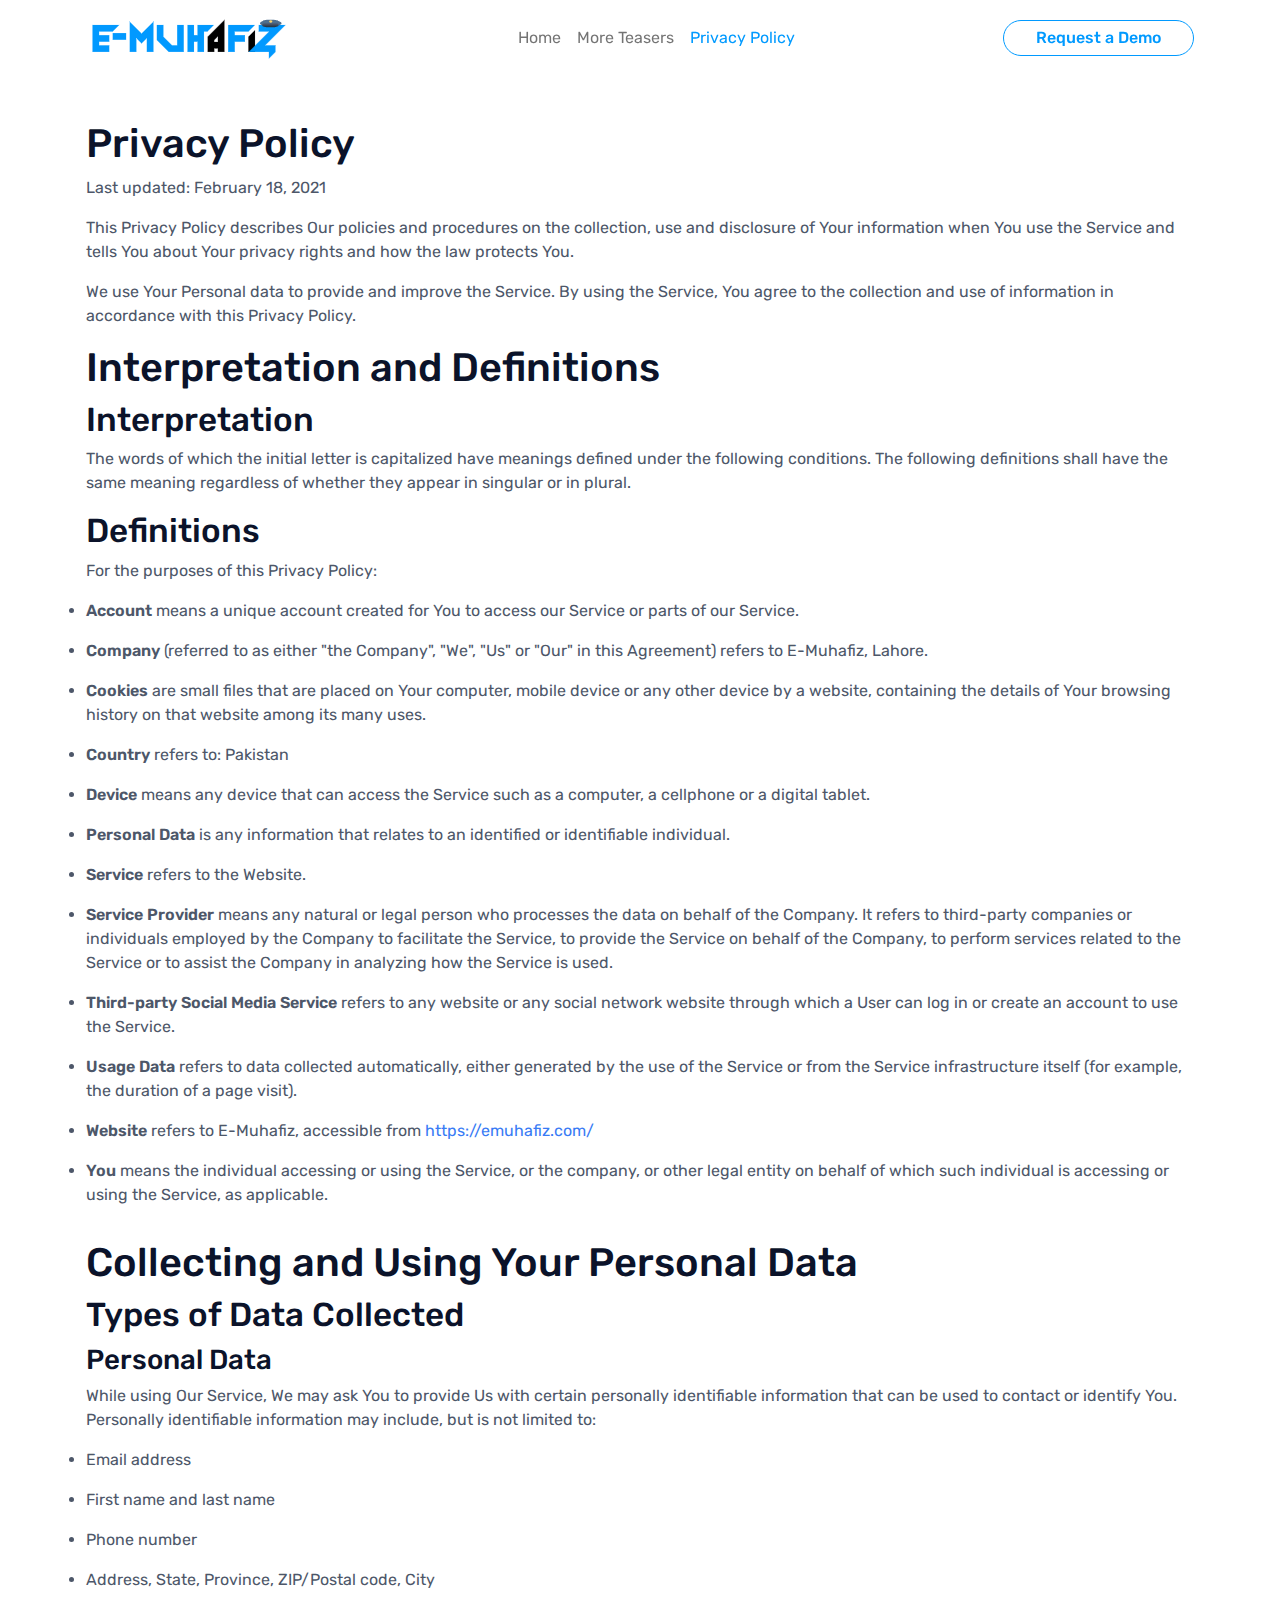
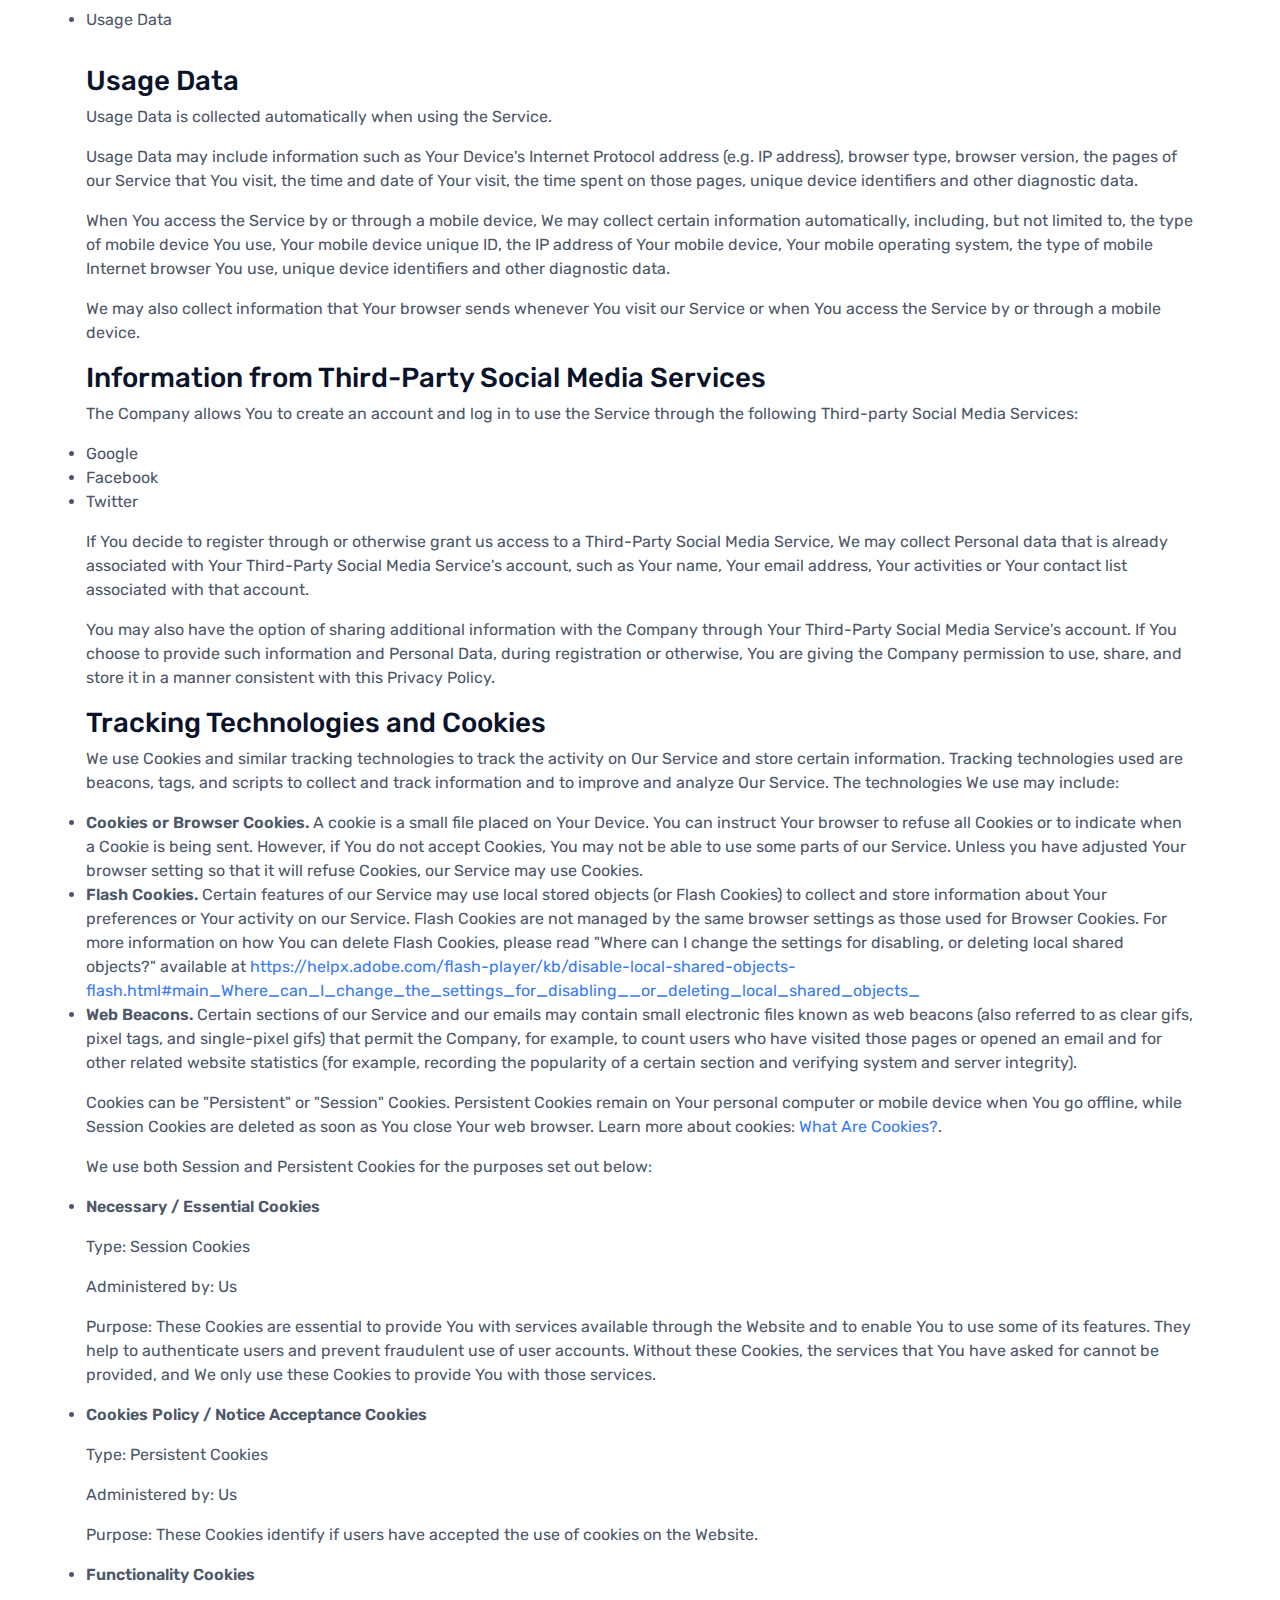
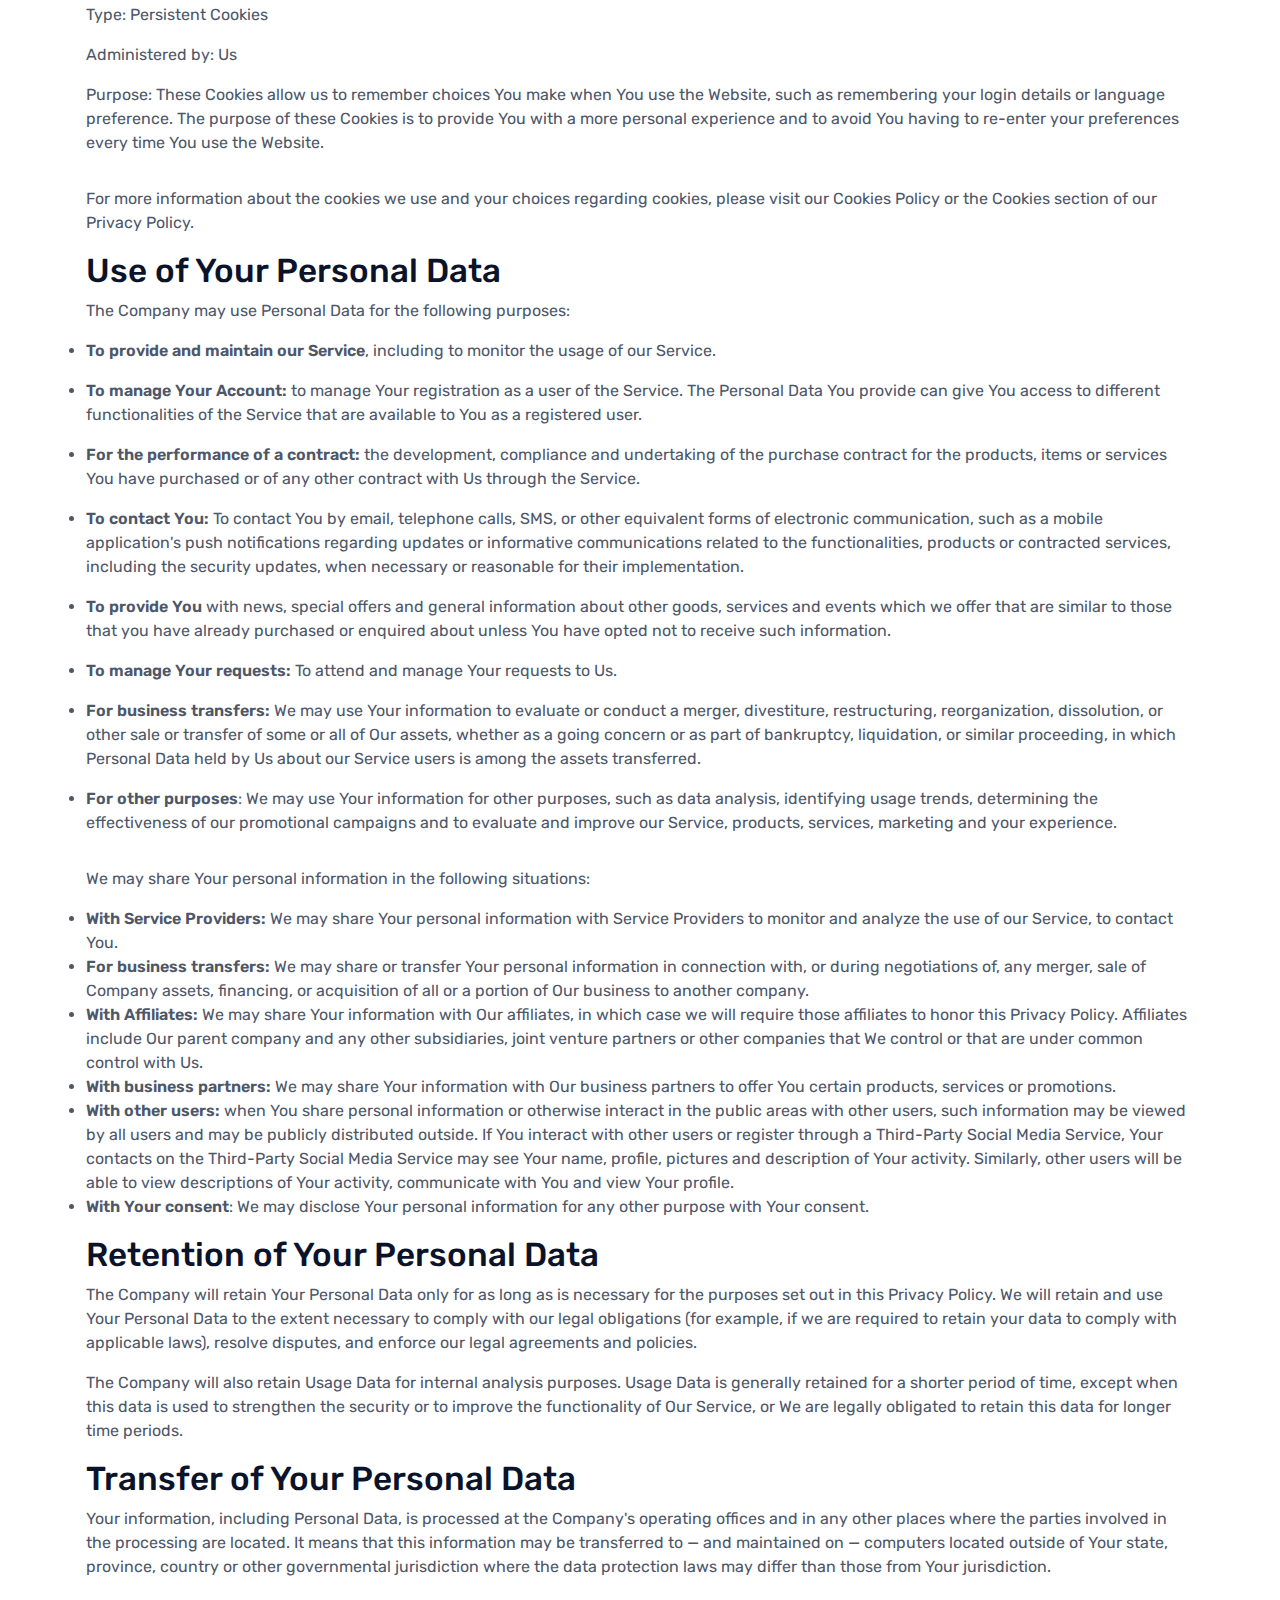
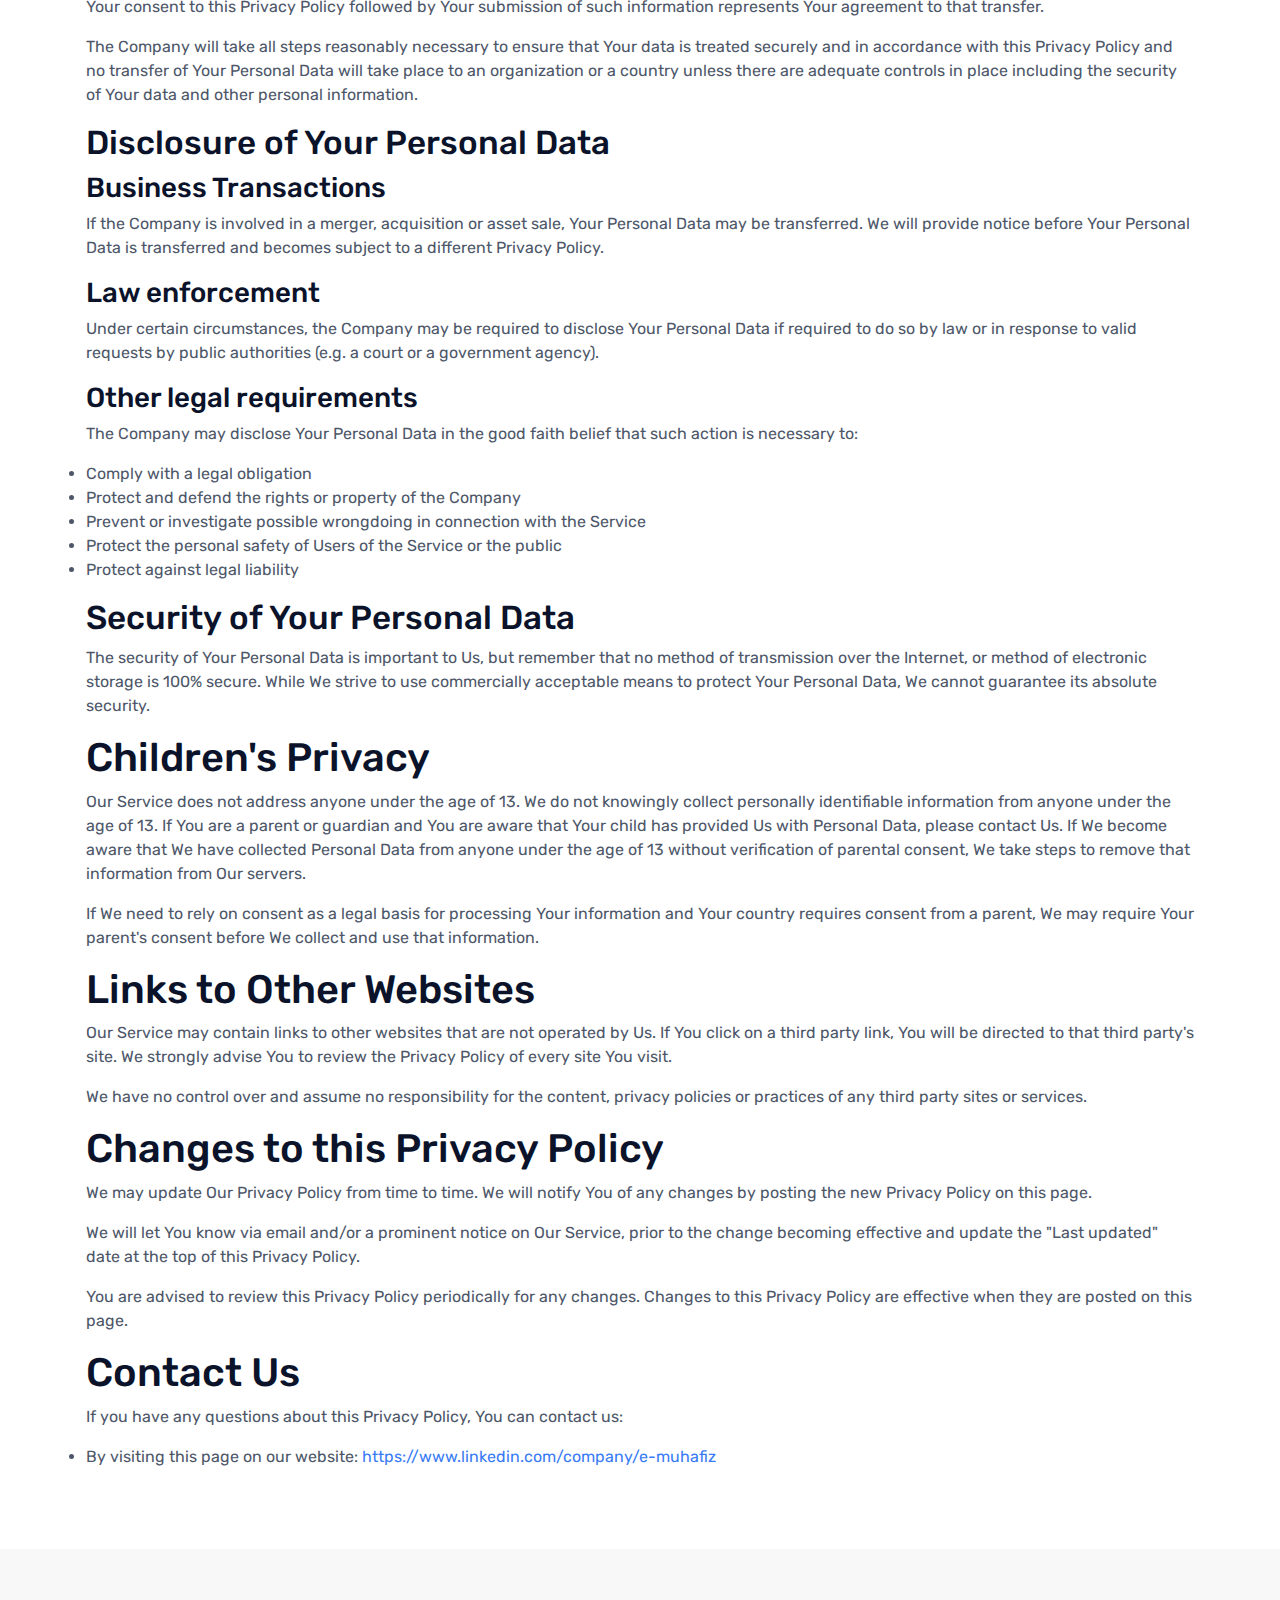
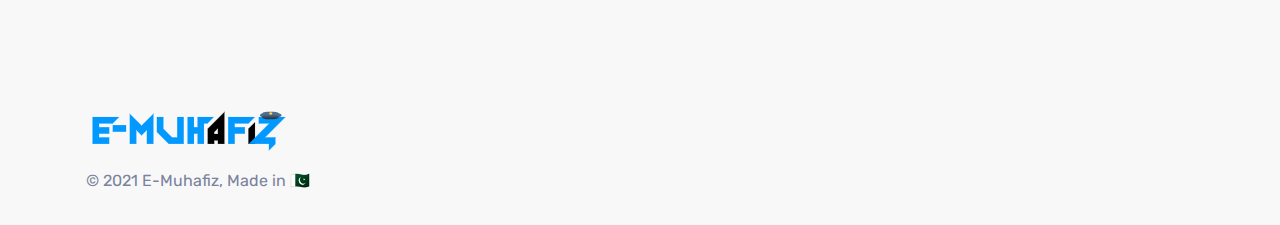
==== commit 6e33677f: "updated privacy policy" ====
--- a/privacy_policy.html
+++ b/privacy_policy.html
@@ -47,7 +47,7 @@
             <ul class="navbar-nav mx-auto border-bottom border-lg-bottom-0 pt-2 pt-lg-0">
               <li class="nav-item"><a class="nav-link" href="index.html">Home</a></li>
               <li class="nav-item"><a class="nav-link" href="teasers.html">More Teasers</a></li>
-              <li class="nav-item"><a class="nav-link" aria-current="page" href="privacy_policy.html">Privacy Policy</a></li>
+              <li class="nav-item"><a class="nav-link active" aria-current="page" href="privacy_policy.html">Privacy Policy</a></li>
             </ul>
             <form class="d-flex py-3 py-lg-0">
               <a class="btn btn-outline-danger rounded-pill order-0" href="request_a_demo.html">Request a Demo</a>
@@ -66,7 +66,7 @@
             <h1>Privacy Policy</h1>
             <p>Last updated: February 18, 2021</p>
             <p>This Privacy Policy describes Our policies and procedures on the collection, use and disclosure of Your information when You use the Service and tells You about Your privacy rights and how the law protects You.</p>
-            <p>We use Your Personal data to provide and improve the Service. By using the Service, You agree to the collection and use of information in accordance with this Privacy Policy. This Privacy Policy has been created with the help of the <a href="https://www.privacypolicies.com/privacy-policy-generator/" target="_blank">Privacy Policy Generator</a>.</p>
+            <p>We use Your Personal data to provide and improve the Service. By using the Service, You agree to the collection and use of information in accordance with this Privacy Policy.</p>
             <h1>Interpretation and Definitions</h1>
             <h2>Interpretation</h2>
             <p>The words of which the initial letter is capitalized have meanings defined under the following conditions. The following definitions shall have the same meaning regardless of whether they appear in singular or in plural.</p>
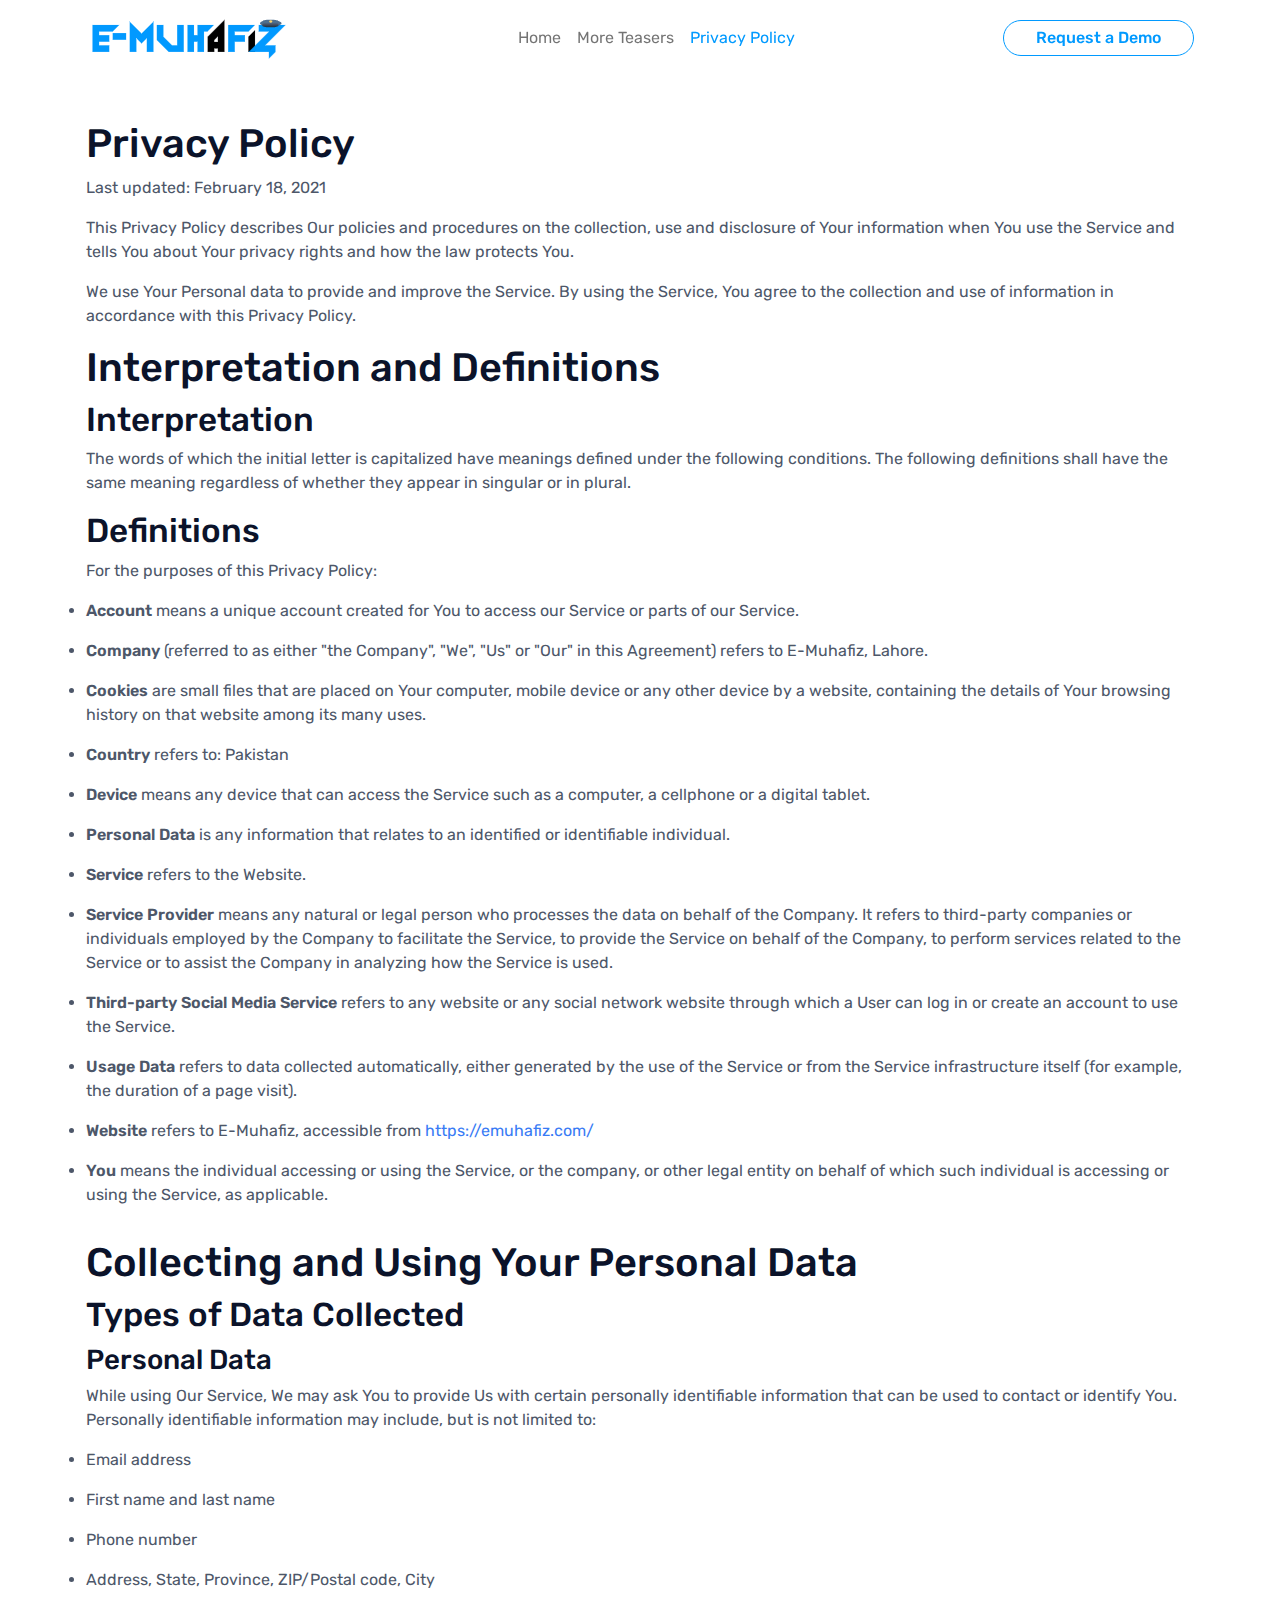
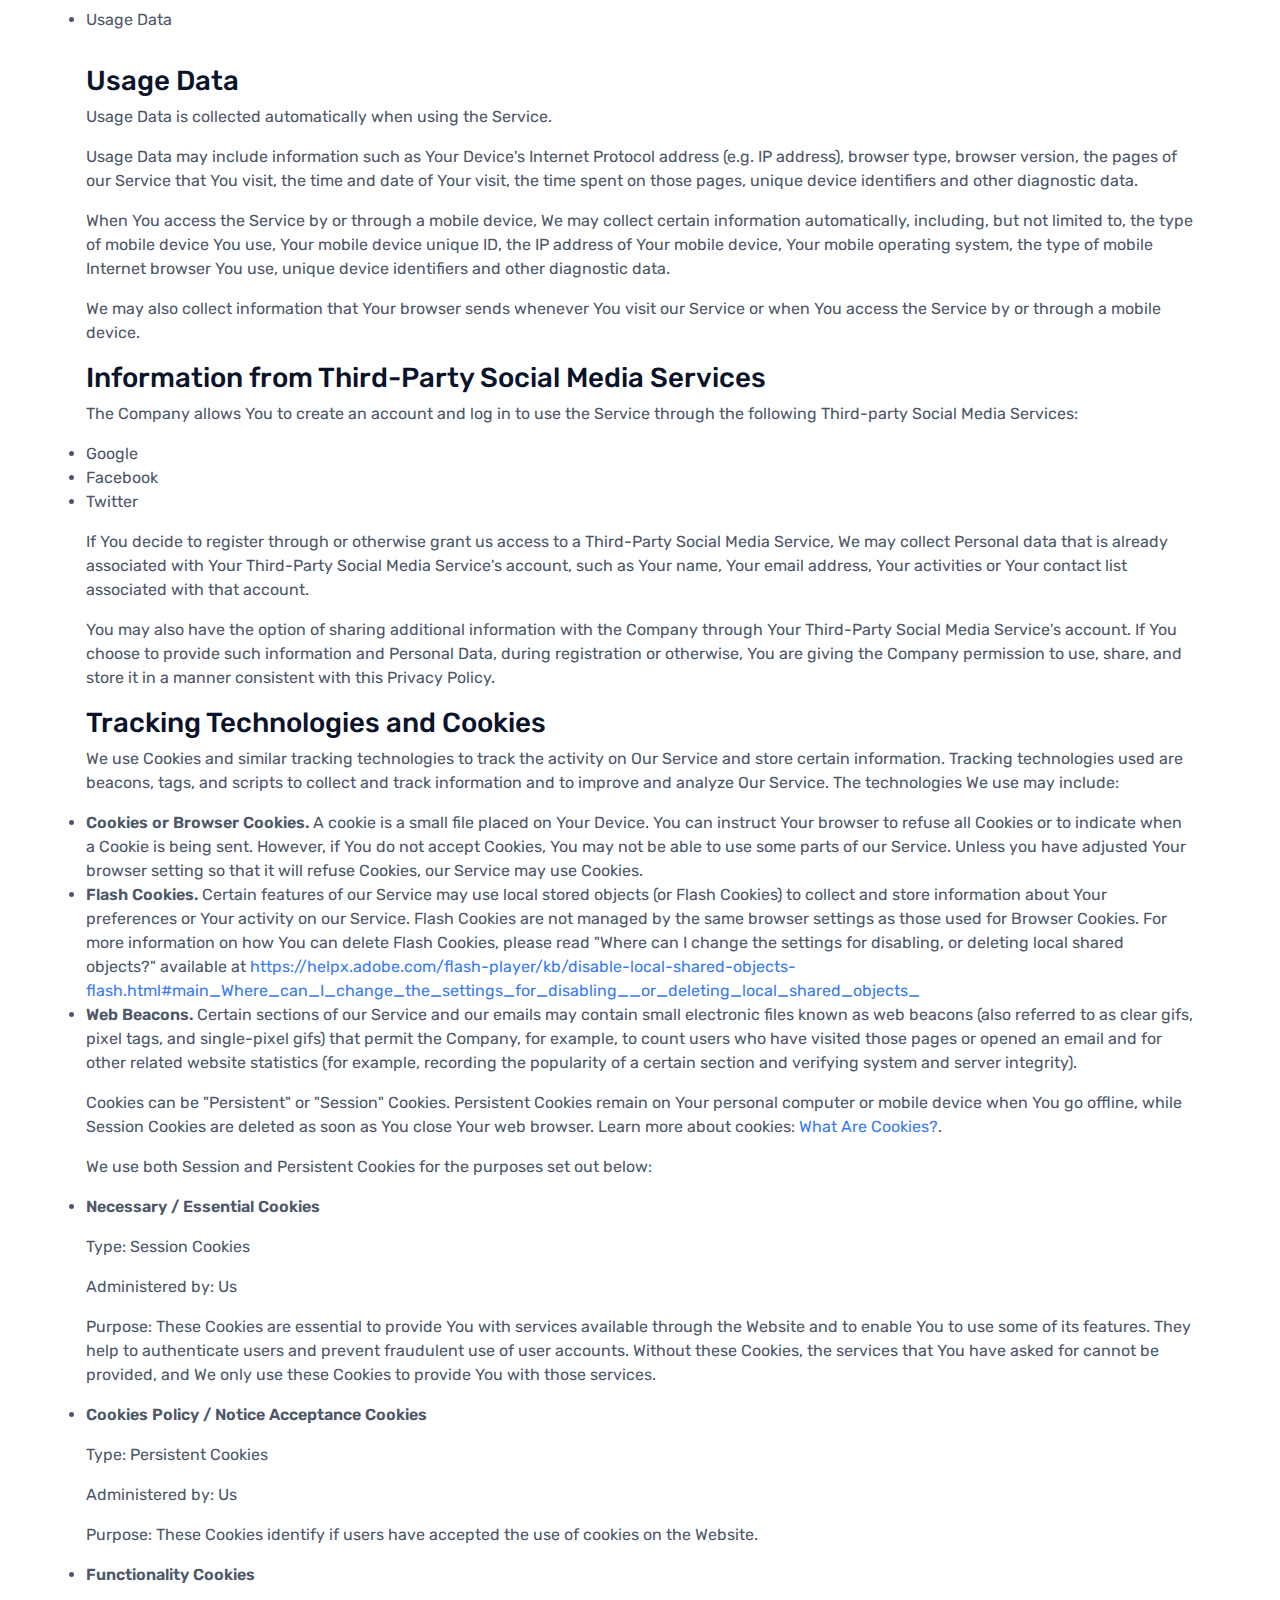
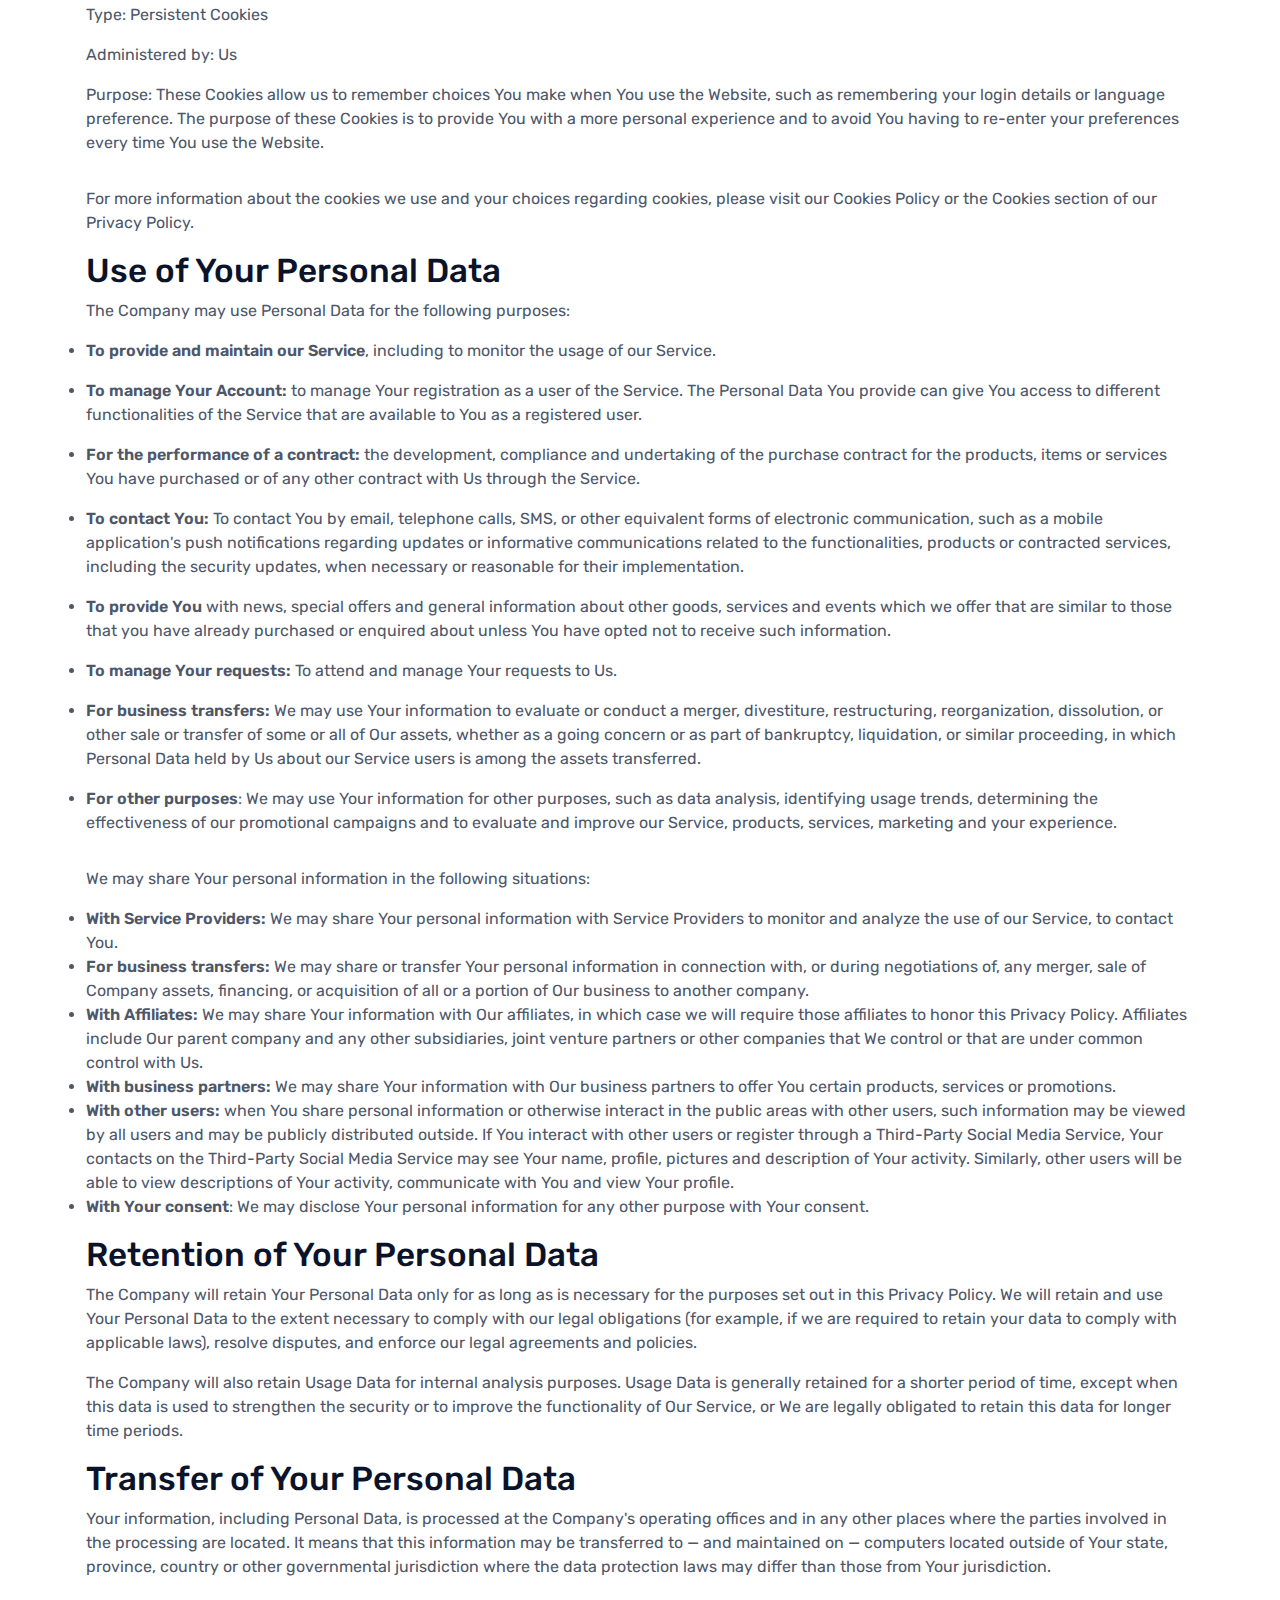
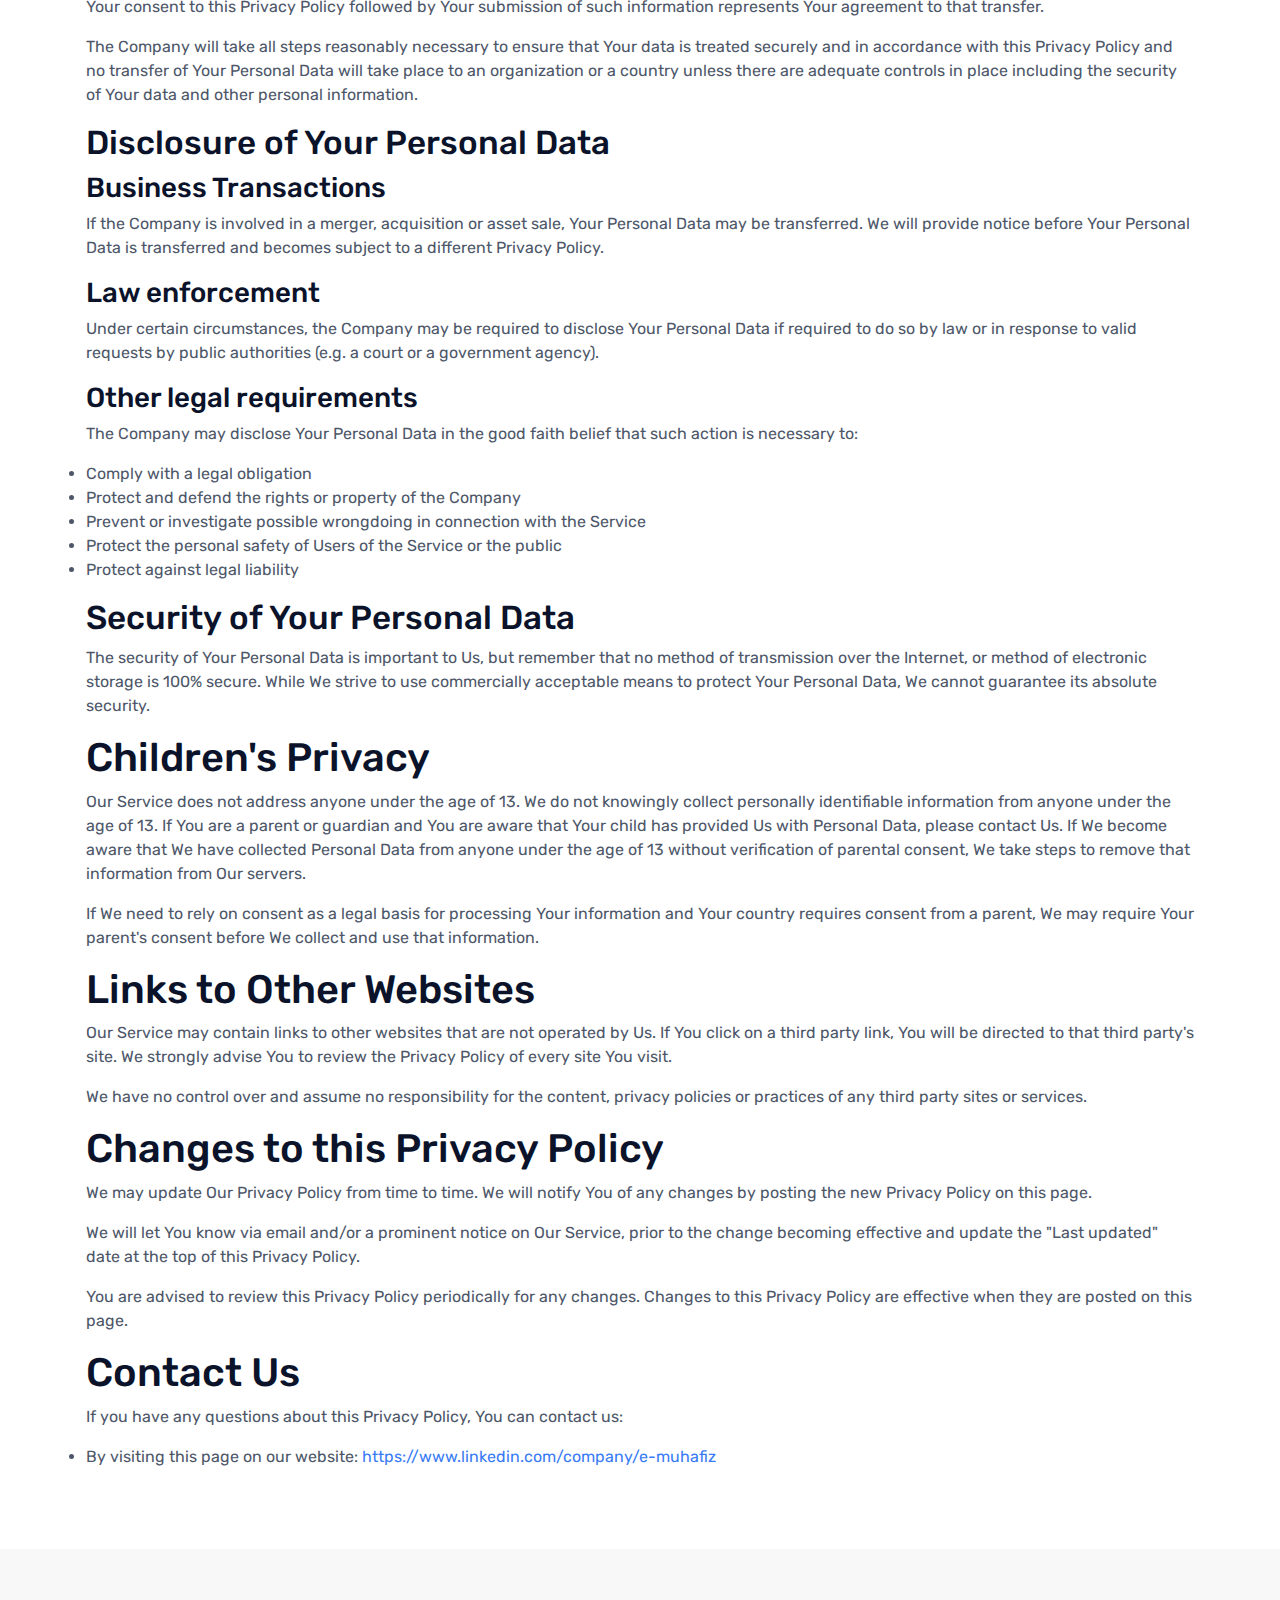
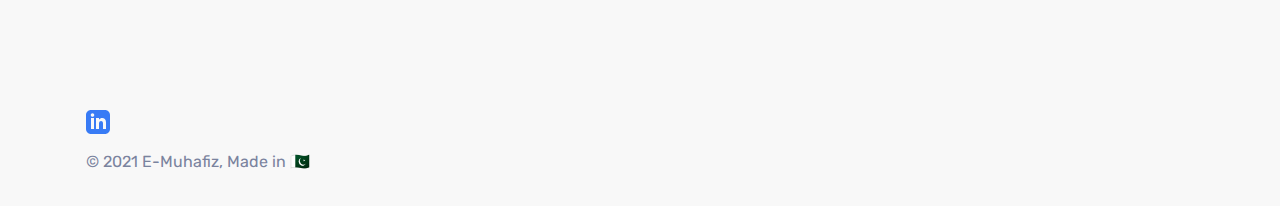
==== commit 5529bd27: "added linkedin icon" ====
--- a/privacy_policy.html
+++ b/privacy_policy.html
@@ -264,7 +264,12 @@
         <div class="container">
           <div class="row">
             <div class="col-12 col-lg-4 mb-3">
-                <a href="index.html"><img class="d-inline-block align-middle" src="assets/img/icons/logo.png" alt="" /></a>
+                <ul class="list-unstyled list-inline">
+                  <li class="list-inline-item"><a class="text-decoration-none" href="https://www.linkedin.com/company/e-muhafiz" target="_blank">
+                      <svg class="bi bi-facebook" xmlns="http://www.w3.org/2000/svg" width="24" height="24" fill="#387BF5" viewBox="0 0 24 24">
+                        <path d="M19 0h-14c-2.761 0-5 2.239-5 5v14c0 2.761 2.239 5 5 5h14c2.762 0 5-2.239 5-5v-14c0-2.761-2.238-5-5-5zm-11 19h-3v-11h3v11zm-1.5-12.268c-.966 0-1.75-.79-1.75-1.764s.784-1.764 1.75-1.764 1.75.79 1.75 1.764-.783 1.764-1.75 1.764zm13.5 12.268h-3v-5.604c0-3.368-4-3.113-4 0v5.604h-3v-11h3v1.765c1.396-2.586 7-2.777 7 2.476v6.759z"/>
+                      </svg></a></li>
+                </ul>
                 <p class="text-400 my-3">&copy; 2021 E-Muhafiz, Made in 🇵🇰</p>
             </div>
           </div>
--- a/assets/css/muhafiz.css
+++ b/assets/css/muhafiz.css
@@ -25,4 +25,42 @@
     color: #fff;
     background-color: #019AFF;
     border-color: #019AFF;
+}
+
+.carousel-indicators {
+ justify-content: center;
+ margin-bottom: 20px;
+}
+
+.carousel-indicators li {
+    background-color: #019AFF;
+}
+
+.carousel-control-prev-muhafiz {
+    position: absolute;
+    top: 50%;
+    bottom: 0;
+    left: 100px;
+}
+.carousel-control-prev-icon {
+    background-image: url("data:image/svg+xml,%3Csvg xmlns='http://www.w3.org/2000/svg' width='16' height='16' fill='%23019AFF' class='bi bi-arrow-left-circle' viewBox='0 0 16 16'%3E%3Cpath fill-rule='evenodd' d='M1 8a7 7 0 1 0 14 0A7 7 0 0 0 1 8zm15 0A8 8 0 1 1 0 8a8 8 0 0 1 16 0zm-4.5-.5a.5.5 0 0 1 0 1H5.707l2.147 2.146a.5.5 0 0 1-.708.708l-3-3a.5.5 0 0 1 0-.708l3-3a.5.5 0 1 1 .708.708L5.707 7.5H11.5z'/%3E%3C/svg%3E");
+}
+.carousel-control-next-icon {
+    background-image: url("data:image/svg+xml,%3Csvg xmlns='http://www.w3.org/2000/svg' width='16' height='16' fill='%23019AFF' class='bi bi-arrow-right-circle' viewBox='0 0 16 16'%3E%3Cpath fill-rule='evenodd' d='M1 8a7 7 0 1 0 14 0A7 7 0 0 0 1 8zm15 0A8 8 0 1 1 0 8a8 8 0 0 1 16 0zM4.5 7.5a.5.5 0 0 0 0 1h5.793l-2.147 2.146a.5.5 0 0 0 .708.708l3-3a.5.5 0 0 0 0-.708l-3-3a.5.5 0 1 0-.708.708L10.293 7.5H4.5z'/%3E%3C/svg%3E");
+}
+.carousel-control-next-muhafiz {
+    position: absolute;
+    top: 50%;
+    bottom: 0;
+    right:100px;
+}
+.sr-only {
+    position: absolute;
+    width: 1px;
+    height: 1px;
+    padding: 0;
+    overflow: hidden;
+    clip: rect(0,0,0,0);
+    white-space: nowrap;
+    border: 0;
 }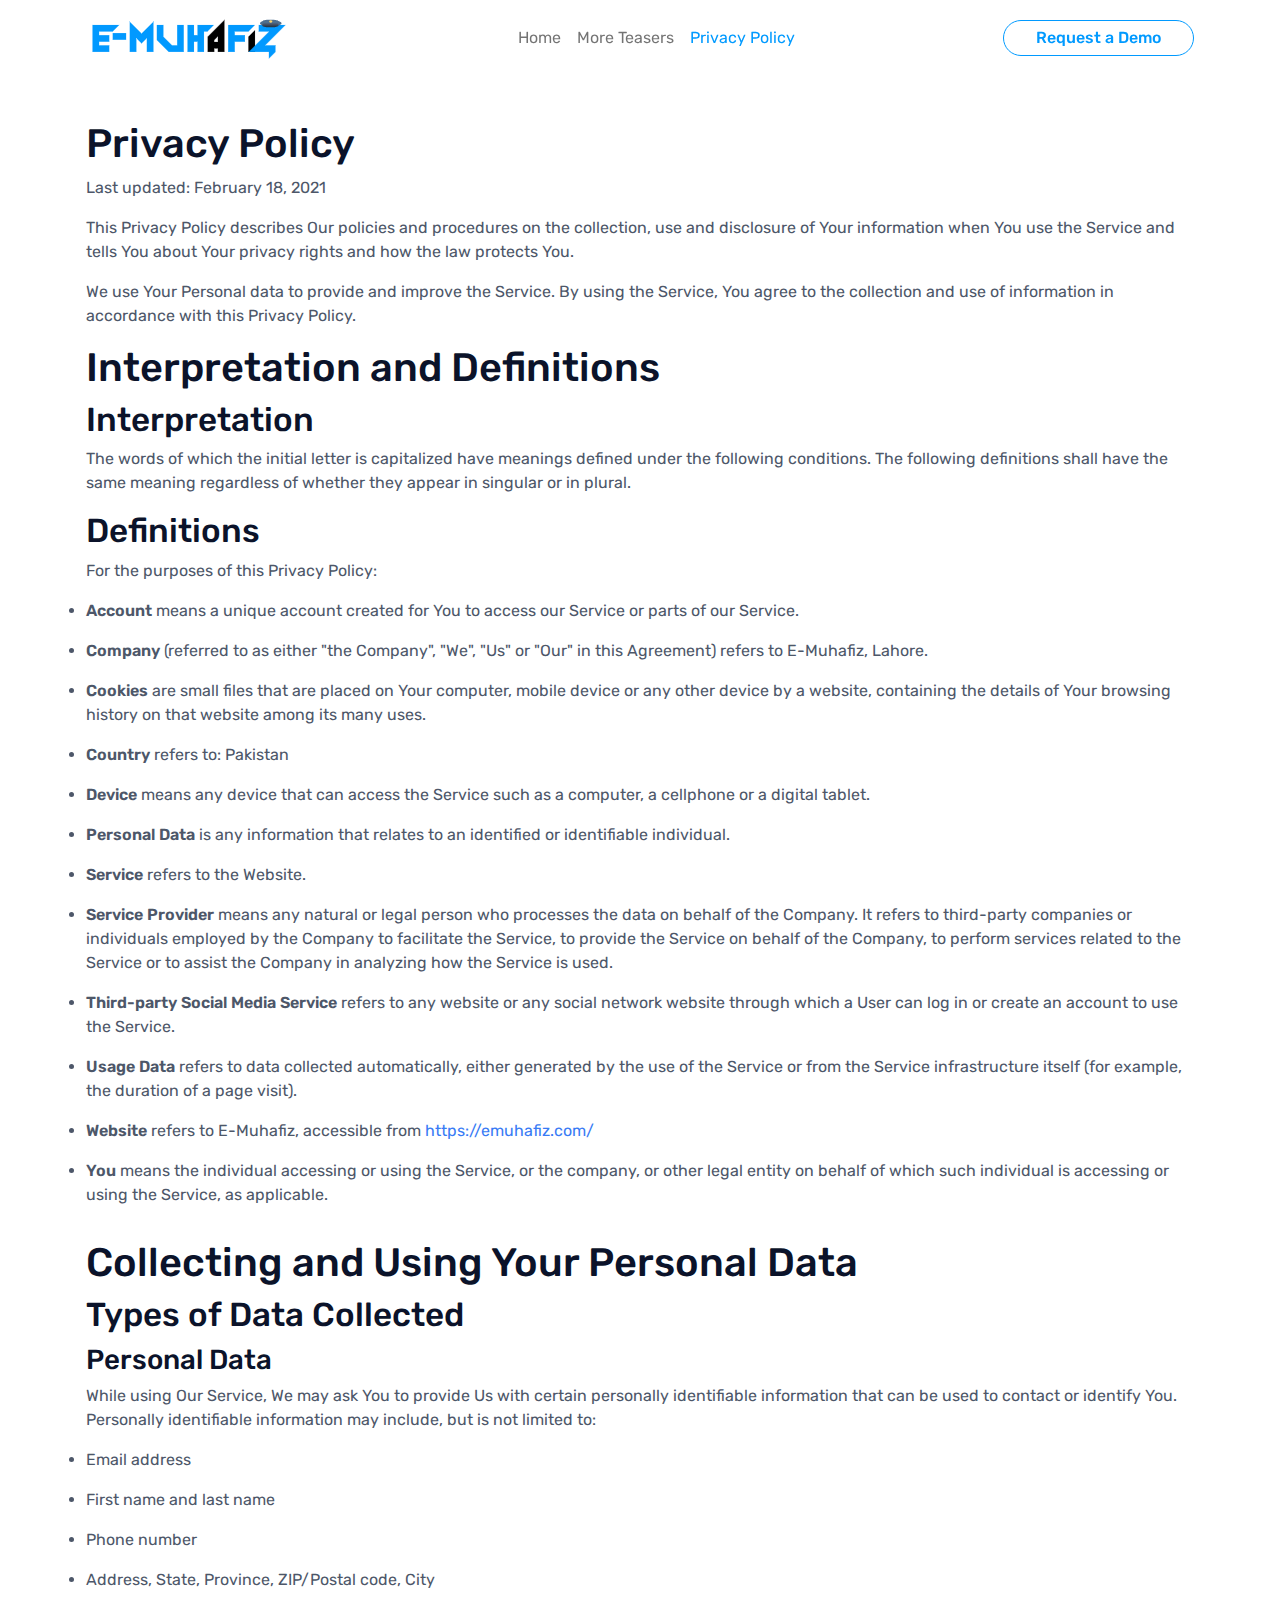
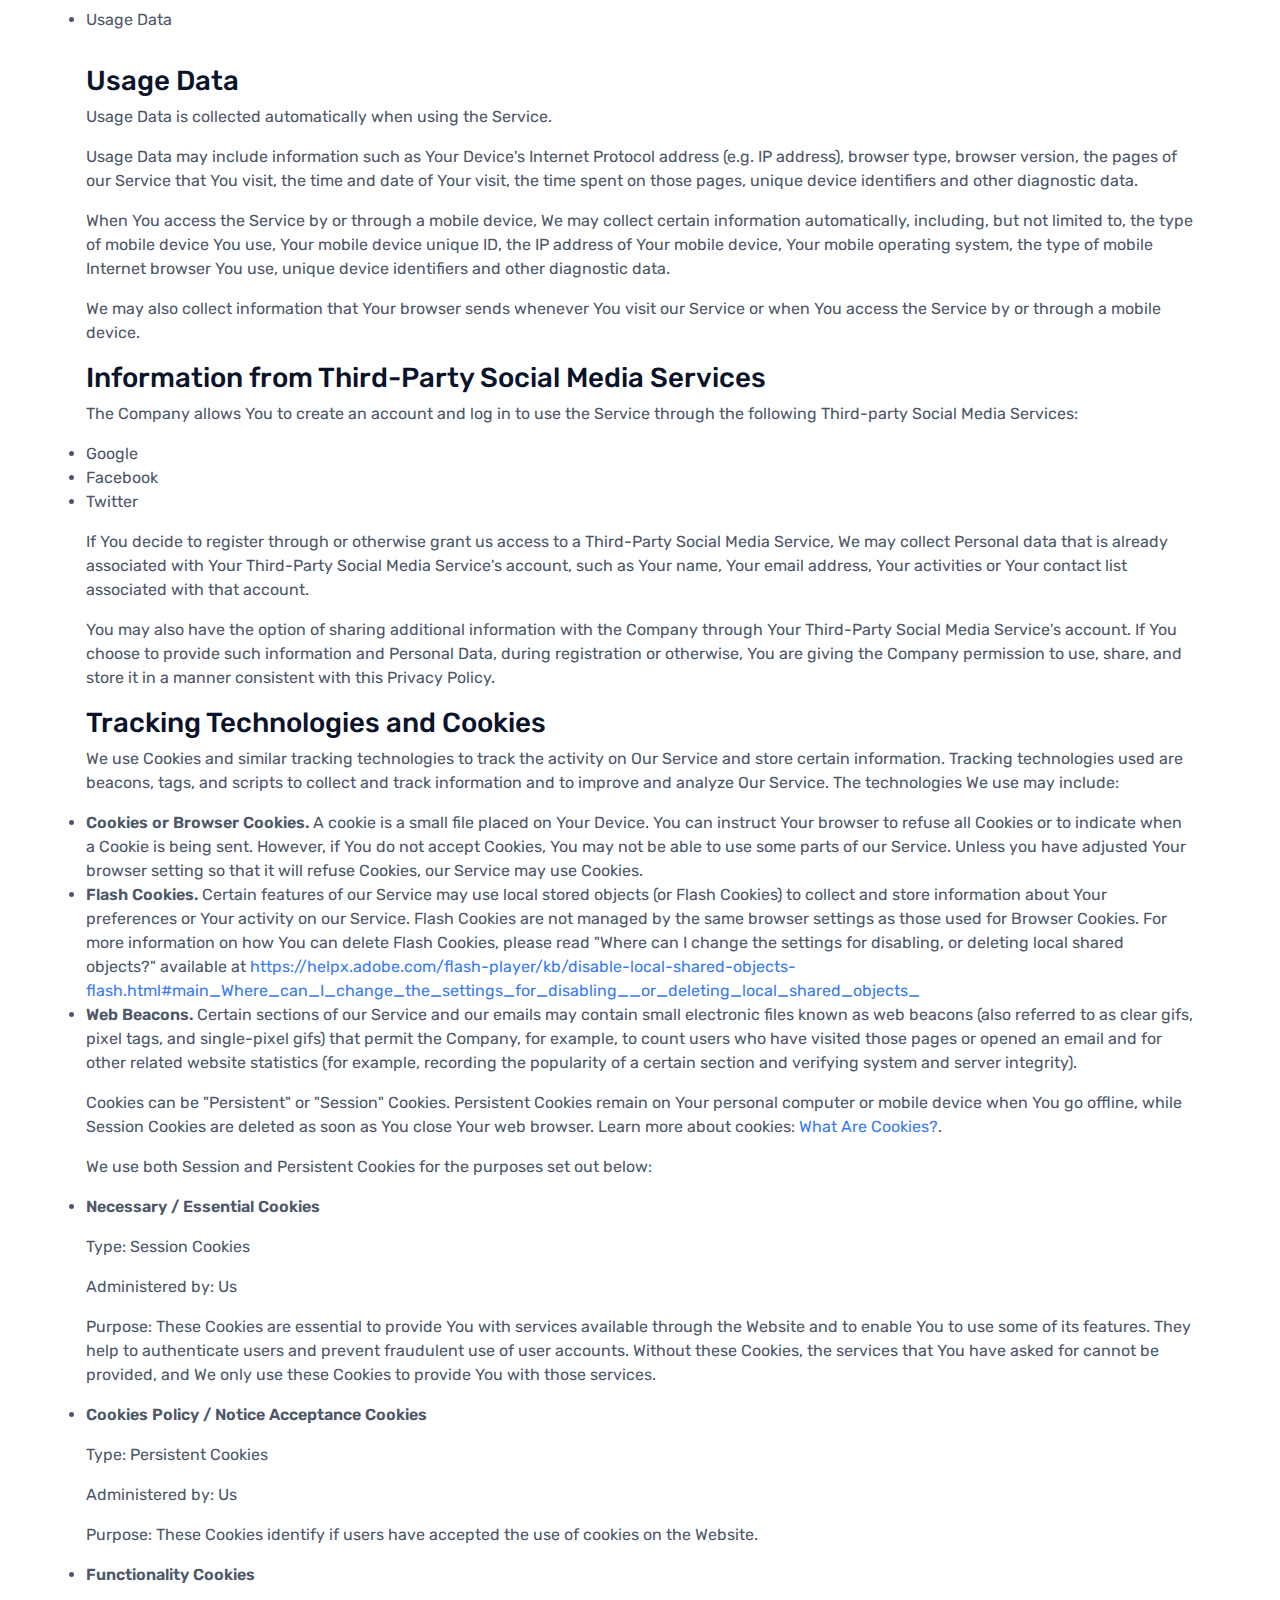
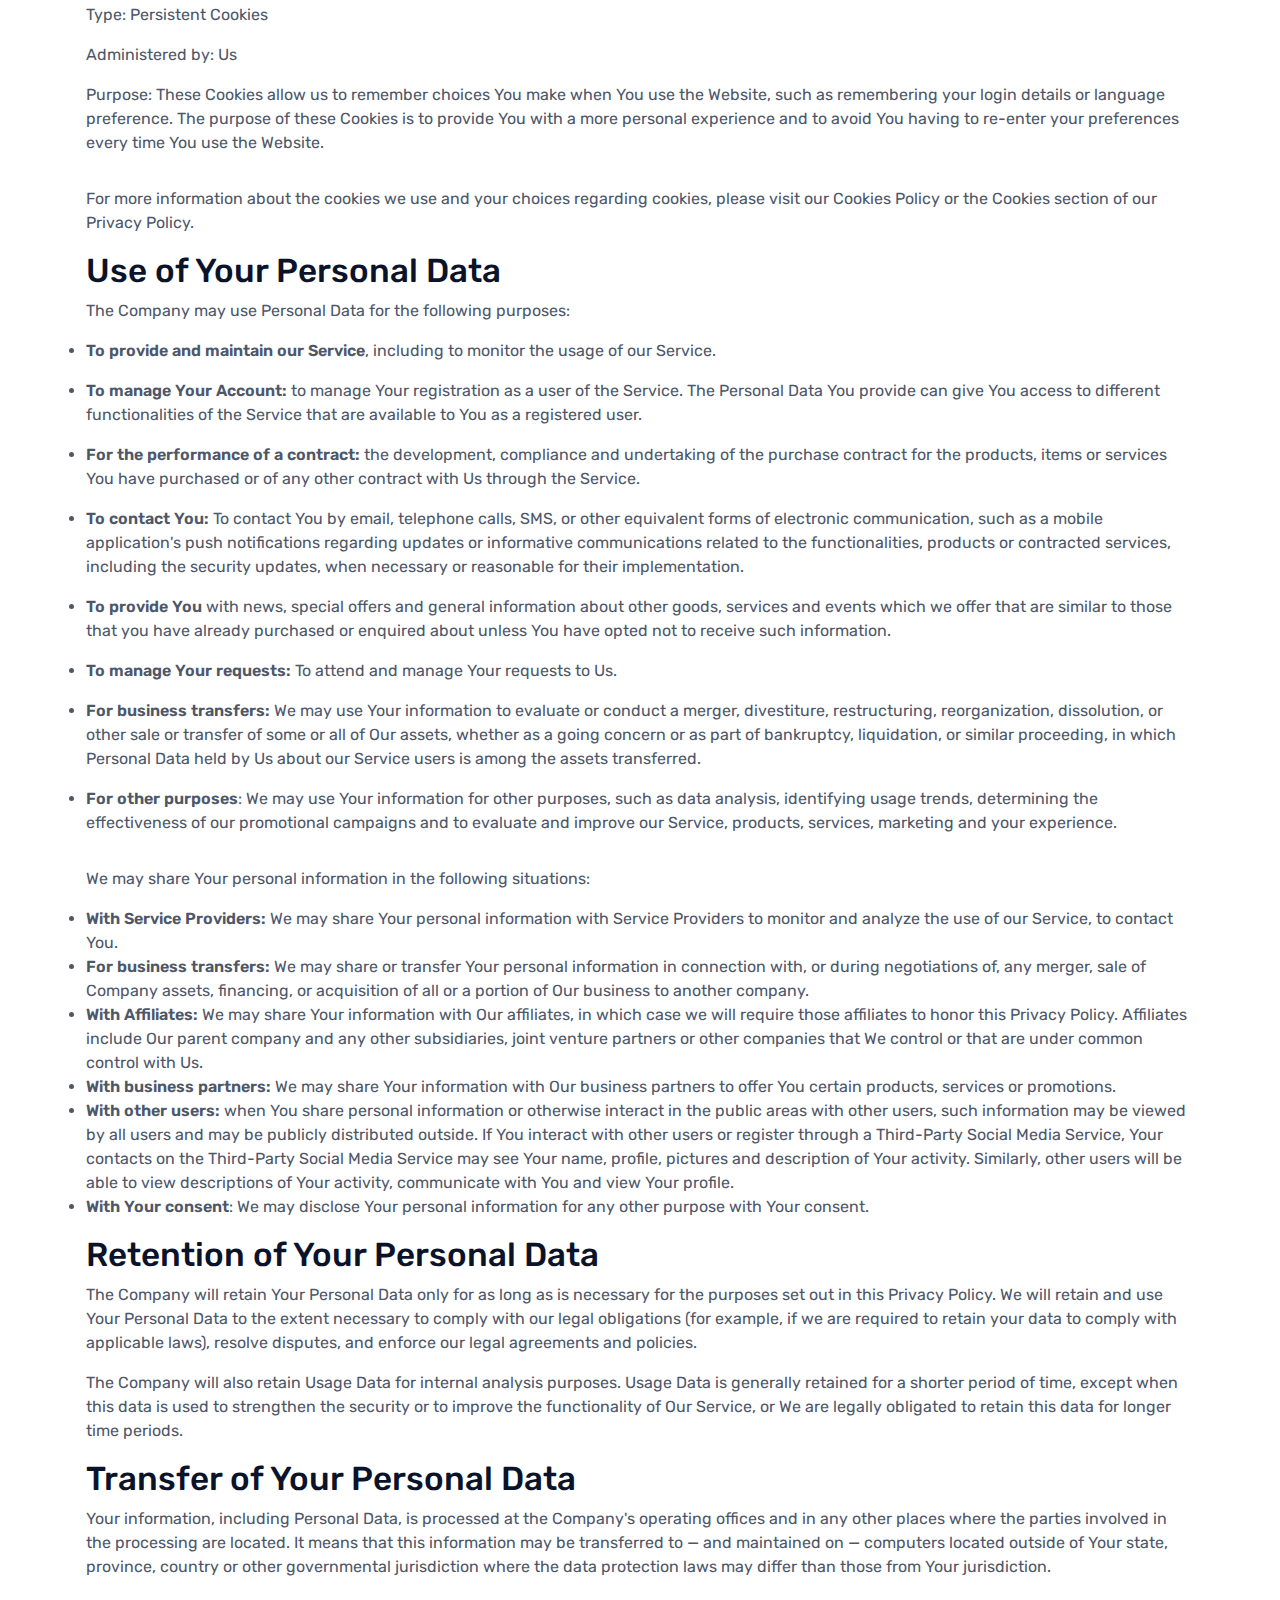
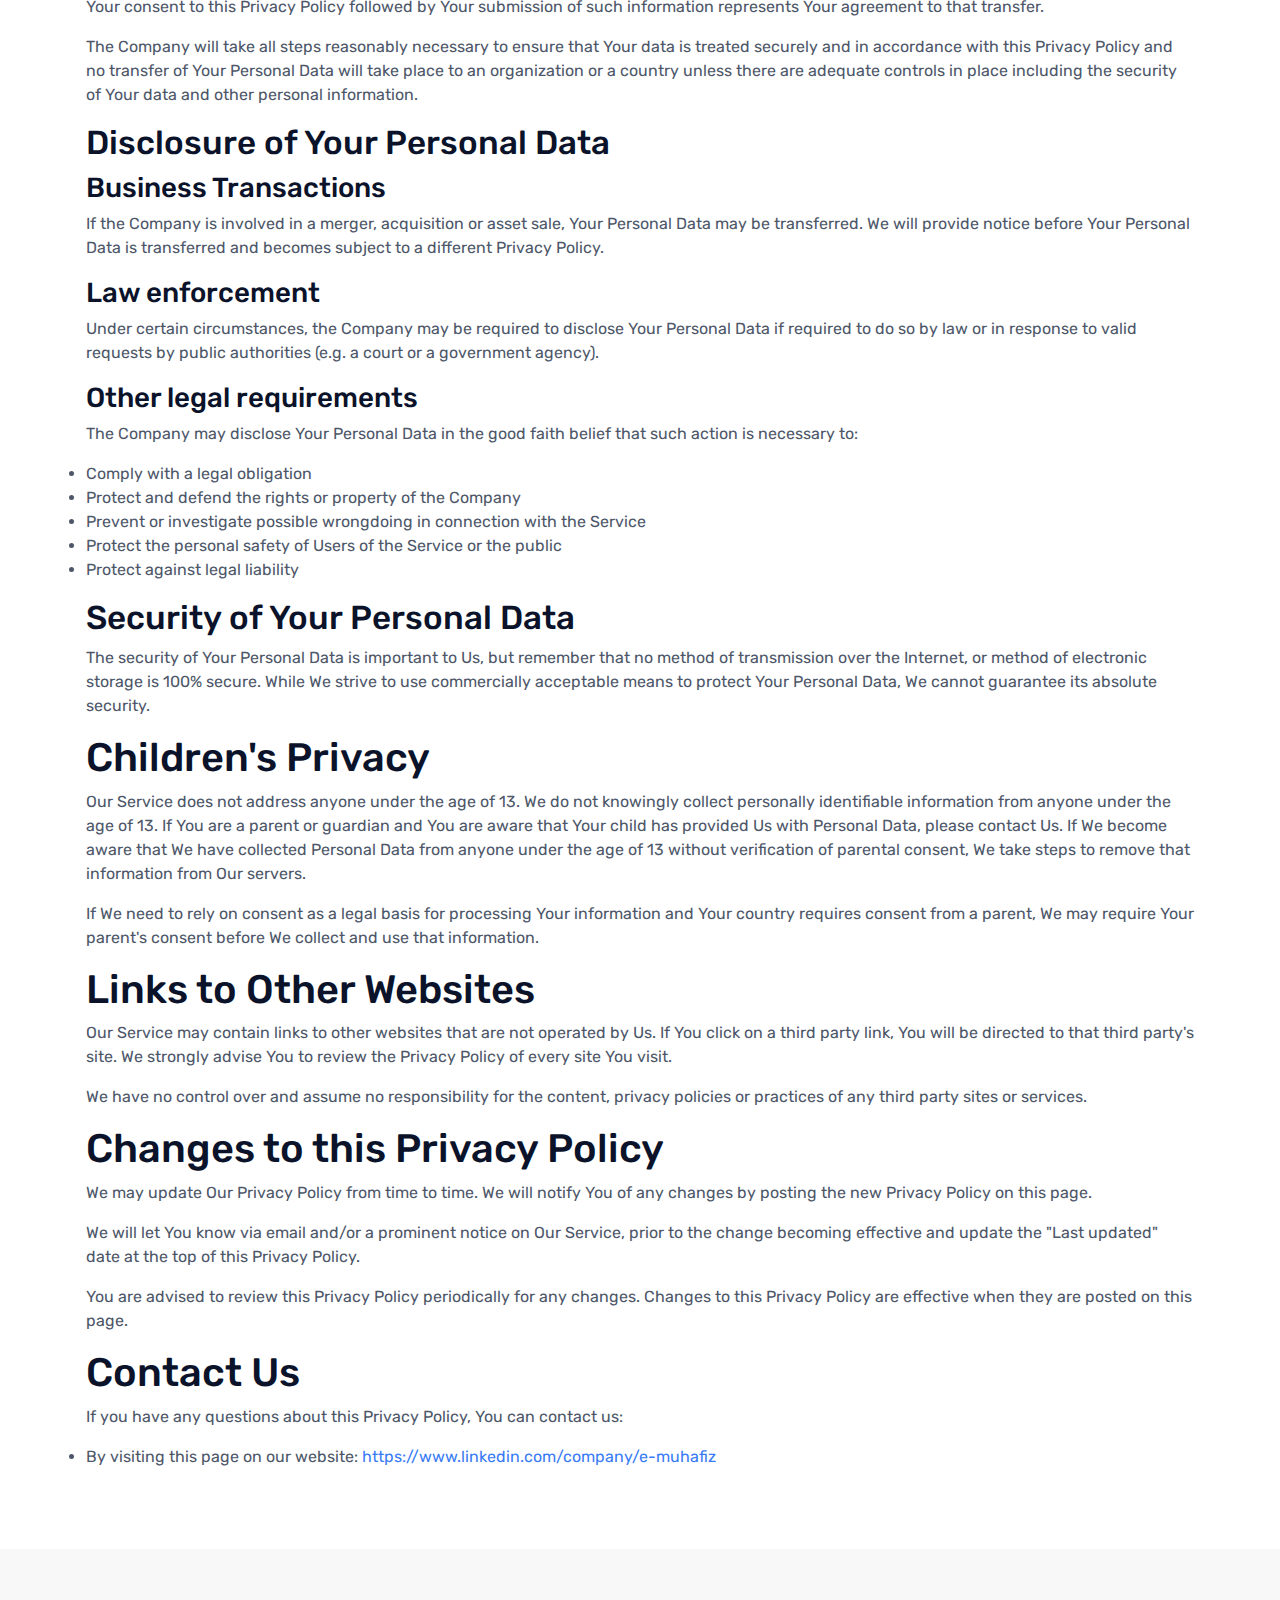
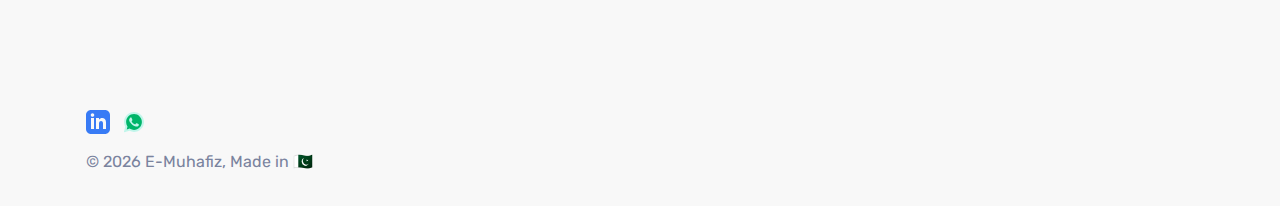
==== commit 18311fba: "added whatsapp number" ====
--- a/privacy_policy.html
+++ b/privacy_policy.html
@@ -260,21 +260,46 @@
 
       <!-- ============================================-->
       <!-- <section> begin ============================-->
-      <section class="bg-200 pt-9 pb-0">
-        <div class="container">
-          <div class="row">
-            <div class="col-12 col-lg-4 mb-3">
+        <section class="bg-200 pt-9 pb-0">
+          <div class="container">
+            <div class="row">
+              <div class="col-12 col-lg-4 mb-3">
                 <ul class="list-unstyled list-inline">
-                  <li class="list-inline-item"><a class="text-decoration-none" href="https://www.linkedin.com/company/e-muhafiz" target="_blank">
-                      <svg class="bi bi-facebook" xmlns="http://www.w3.org/2000/svg" width="24" height="24" fill="#387BF5" viewBox="0 0 24 24">
-                        <path d="M19 0h-14c-2.761 0-5 2.239-5 5v14c0 2.761 2.239 5 5 5h14c2.762 0 5-2.239 5-5v-14c0-2.761-2.238-5-5-5zm-11 19h-3v-11h3v11zm-1.5-12.268c-.966 0-1.75-.79-1.75-1.764s.784-1.764 1.75-1.764 1.75.79 1.75 1.764-.783 1.764-1.75 1.764zm13.5 12.268h-3v-5.604c0-3.368-4-3.113-4 0v5.604h-3v-11h3v1.765c1.396-2.586 7-2.777 7 2.476v6.759z"/>
+                  <li class="list-inline-item"><a class="text-decoration-none"
+                      href="https://www.linkedin.com/company/e-muhafiz" target="_blank" title="LinkedIn">
+                      <svg class="bi bi-facebook" xmlns="http://www.w3.org/2000/svg" width="24" height="24" fill="#387BF5"
+                        viewBox="0 0 24 24">
+                        <path
+                          d="M19 0h-14c-2.761 0-5 2.239-5 5v14c0 2.761 2.239 5 5 5h14c2.762 0 5-2.239 5-5v-14c0-2.761-2.238-5-5-5zm-11 19h-3v-11h3v11zm-1.5-12.268c-.966 0-1.75-.79-1.75-1.764s.784-1.764 1.75-1.764 1.75.79 1.75 1.764-.783 1.764-1.75 1.764zm13.5 12.268h-3v-5.604c0-3.368-4-3.113-4 0v5.604h-3v-11h3v1.765c1.396-2.586 7-2.777 7 2.476v6.759z" />
                       </svg></a></li>
+                  <li class="list-inline-item">
+                    <a class="text-decoration-none" href="https://api.whatsapp.com/send?phone=923040916691" title="Whatsapp">
+                      <svg xmlns="http://www.w3.org/2000/svg" x="0px" y="0px" width="24" height="24" viewBox="0 0 48 48"
+                        style=" fill:#000000;">
+                        <path fill="#fff"
+                          d="M4.868,43.303l2.694-9.835C5.9,30.59,5.026,27.324,5.027,23.979C5.032,13.514,13.548,5,24.014,5 c5.079,0.002,9.845,1.979,13.43,5.566c3.584,3.588,5.558,8.356,5.556,13.428c-0.004,10.465-8.522,18.98-18.986,18.98 c-0.001,0,0,0,0,0h-0.008c-3.177-0.001-6.3-0.798-9.073-2.311L4.868,43.303z">
+                        </path>
+                        <path fill="#fff"
+                          d="M4.868,43.803c-0.132,0-0.26-0.052-0.355-0.148c-0.125-0.127-0.174-0.312-0.127-0.483l2.639-9.636 C5.389,30.63,4.526,27.33,4.528,23.98C4.532,13.238,13.273,4.5,24.014,4.5c5.21,0.002,10.105,2.031,13.784,5.713 c3.679,3.683,5.704,8.577,5.702,13.781c-0.004,10.741-8.746,19.48-19.486,19.48c-3.189-0.001-6.344-0.788-9.144-2.277l-9.875,2.589 C4.953,43.798,4.911,43.803,4.868,43.803z">
+                        </path>
+                        <path fill="#c1f5ea"
+                          d="M24.014,42.974L24.014,42.974L24.014,42.974 M24.014,42.974L24.014,42.974L24.014,42.974 M24.014,4 L24.014,4C12.998,4,4.032,12.962,4.027,23.979c-0.001,3.367,0.849,6.685,2.461,9.622L3.903,43.04 c-0.094,0.345,0.002,0.713,0.254,0.967c0.19,0.192,0.447,0.297,0.711,0.297c0.085,0,0.17-0.011,0.254-0.033l9.687-2.54 c2.828,1.468,5.998,2.243,9.197,2.244c11.024,0,19.99-8.963,19.995-19.98c0.002-5.339-2.075-10.359-5.848-14.135 C34.378,6.083,29.357,4.002,24.014,4L24.014,4z">
+                        </path>
+                        <path fill="#00b569"
+                          d="M35.176,12.832c-2.98-2.982-6.941-4.625-11.157-4.626c-8.704,0-15.783,7.076-15.787,15.774 c-0.001,2.981,0.833,5.883,2.413,8.396l0.376,0.597l-1.595,5.821l5.973-1.566l0.577,0.342c2.422,1.438,5.2,2.198,8.032,2.199h0.006 c8.698,0,15.777-7.077,15.78-15.776C39.795,19.778,38.156,15.814,35.176,12.832z">
+                        </path>
+                        <path fill="#c1f5ea" fill-rule="evenodd"
+                          d="M19.268,16.045c-0.355-0.79-0.729-0.806-1.068-0.82 c-0.277-0.012-0.593-0.011-0.909-0.011s-0.83,0.119-1.265,0.594c-0.435,0.475-1.661,1.622-1.661,3.956s1.7,4.59,1.937,4.906 s3.282,5.259,8.104,7.161c4.007,1.58,4.823,1.266,5.693,1.187c0.87-0.079,2.807-1.147,3.202-2.255 c0.395-1.108,0.395-2.057,0.277-2.255c-0.119-0.198-0.435-0.316-0.909-0.554s-2.807-1.385-3.242-1.543 c-0.435-0.158-0.751-0.237-1.068,0.238c-0.316,0.474-1.225,1.543-1.502,1.859c-0.277,0.317-0.554,0.357-1.028,0.119 c-0.474-0.238-2.002-0.738-3.815-2.354c-1.41-1.257-2.362-2.81-2.639-3.285c-0.277-0.474-0.03-0.731,0.208-0.968 c0.213-0.213,0.474-0.554,0.712-0.831c0.237-0.277,0.316-0.475,0.474-0.791c0.158-0.317,0.079-0.594-0.04-0.831 C20.612,19.329,19.69,16.983,19.268,16.045z"
+                          clip-rule="evenodd"></path>
+                      </svg>
+                    </a>
+                  </li>
                 </ul>
-                <p class="text-400 my-3">&copy; 2021 E-Muhafiz, Made in 🇵🇰</p>
+                <p class="text-400 my-3">&copy; <script>document.write(/\d{4}/.exec(Date())[0])</script> E-Muhafiz, Made in &#x1F1F5;&#x1F1F0;</p>
+              </div>
             </div>
-          </div>
-        </div><!-- end of .container-->
-      </section>
+          </div><!-- end of .container-->
+        </section>
       <!-- <section> close ============================-->
       <!-- ============================================-->
 
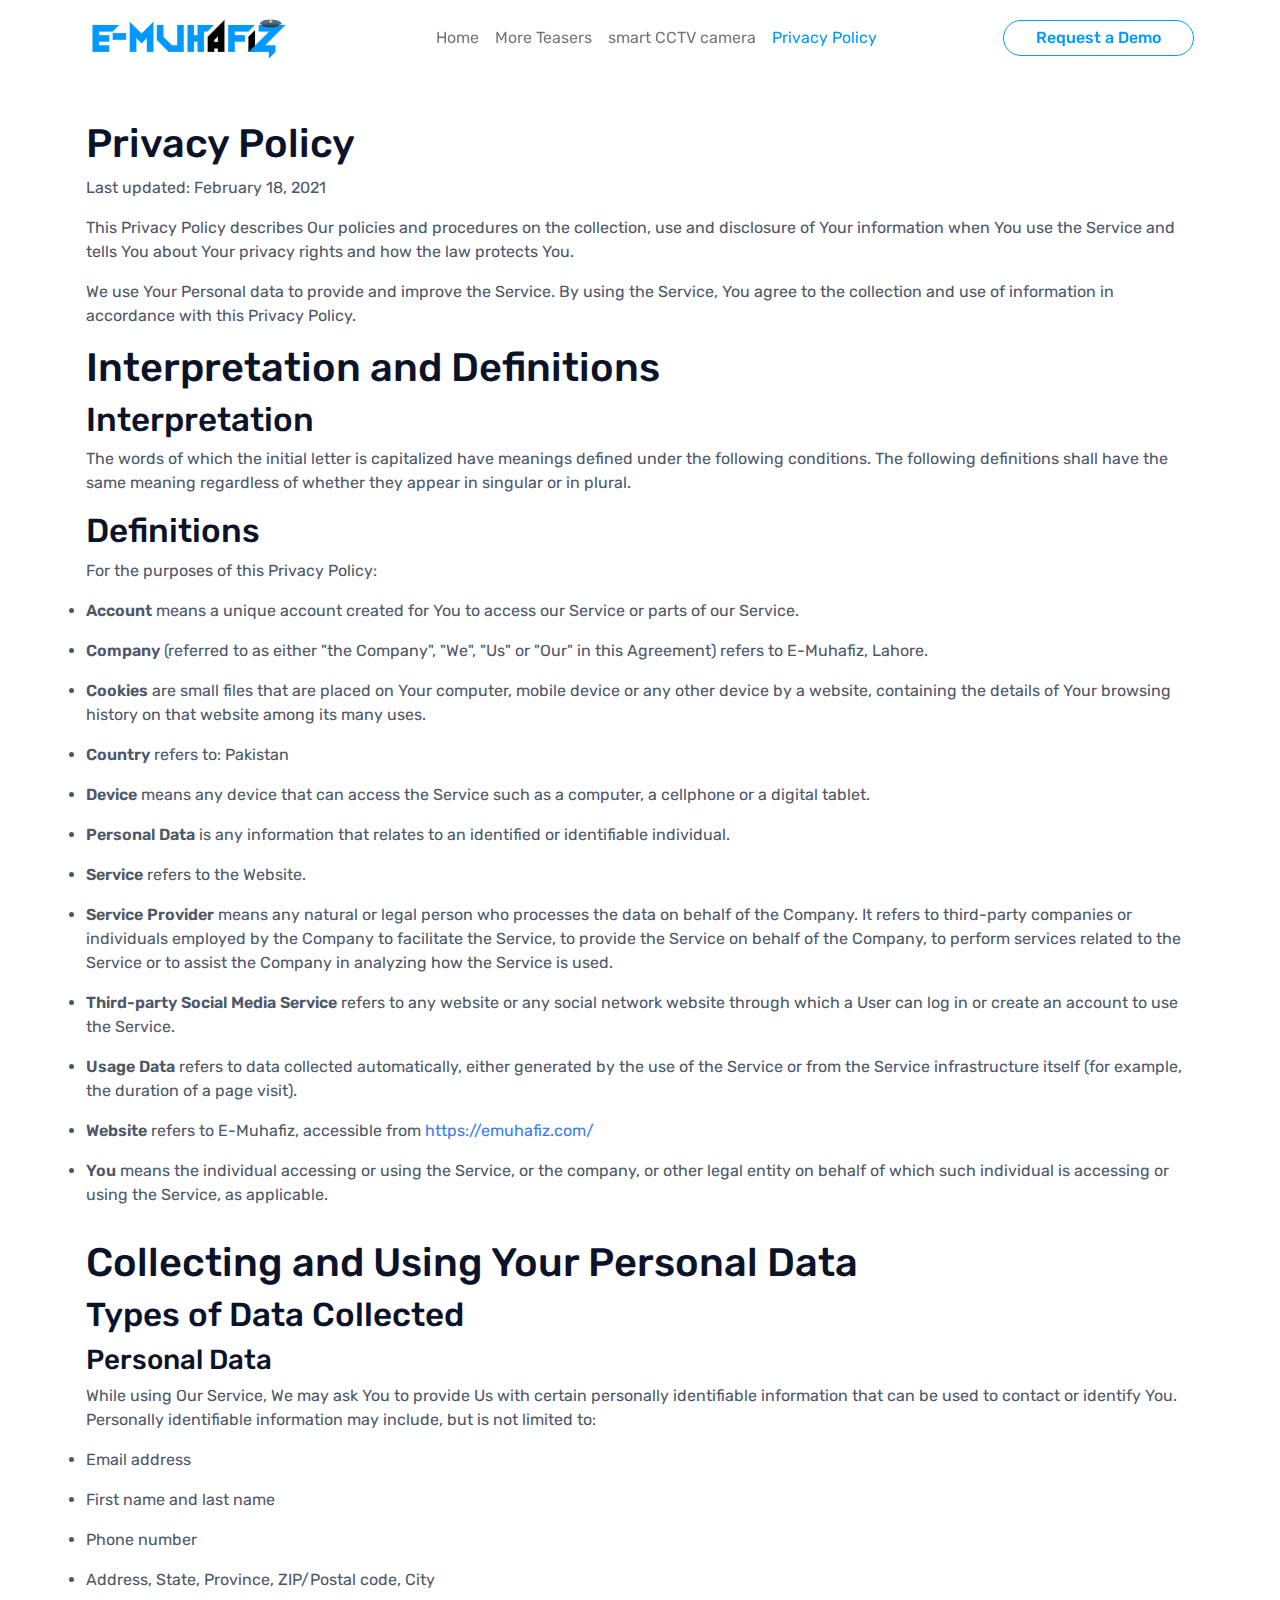
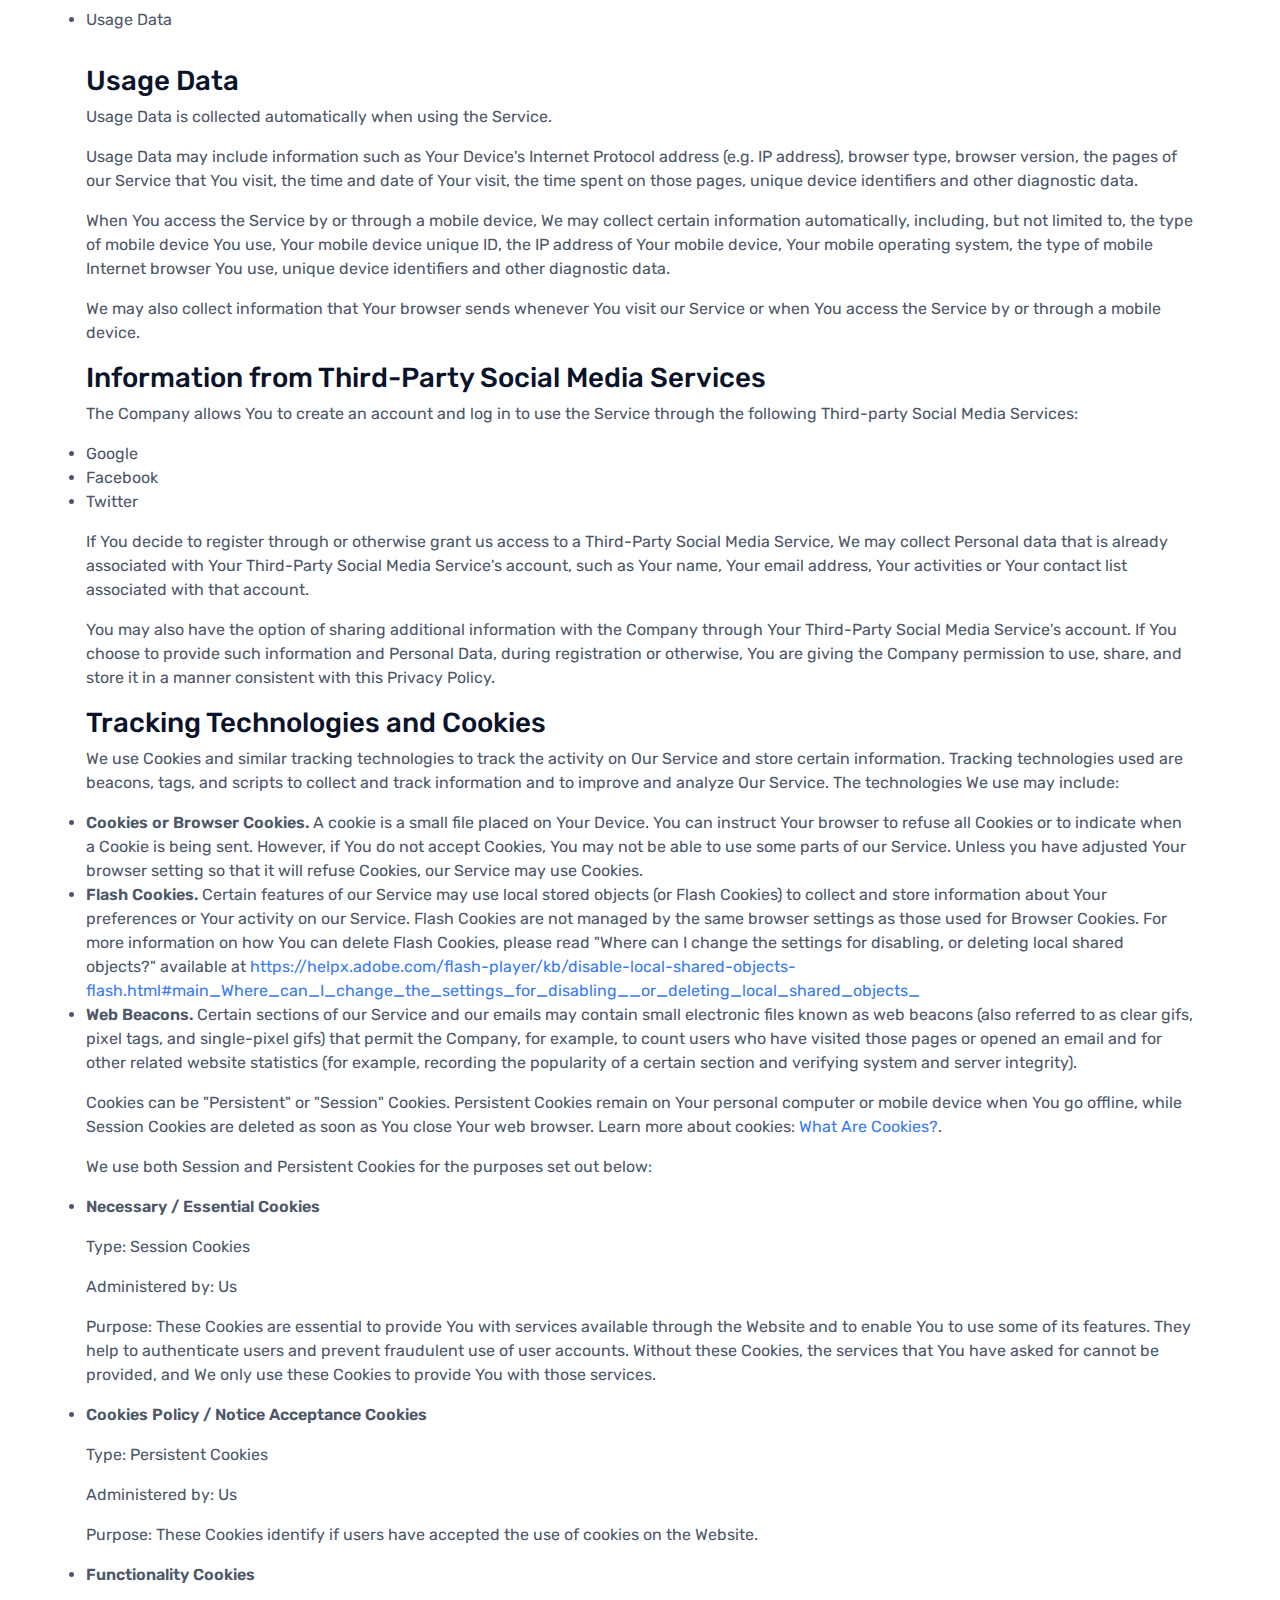
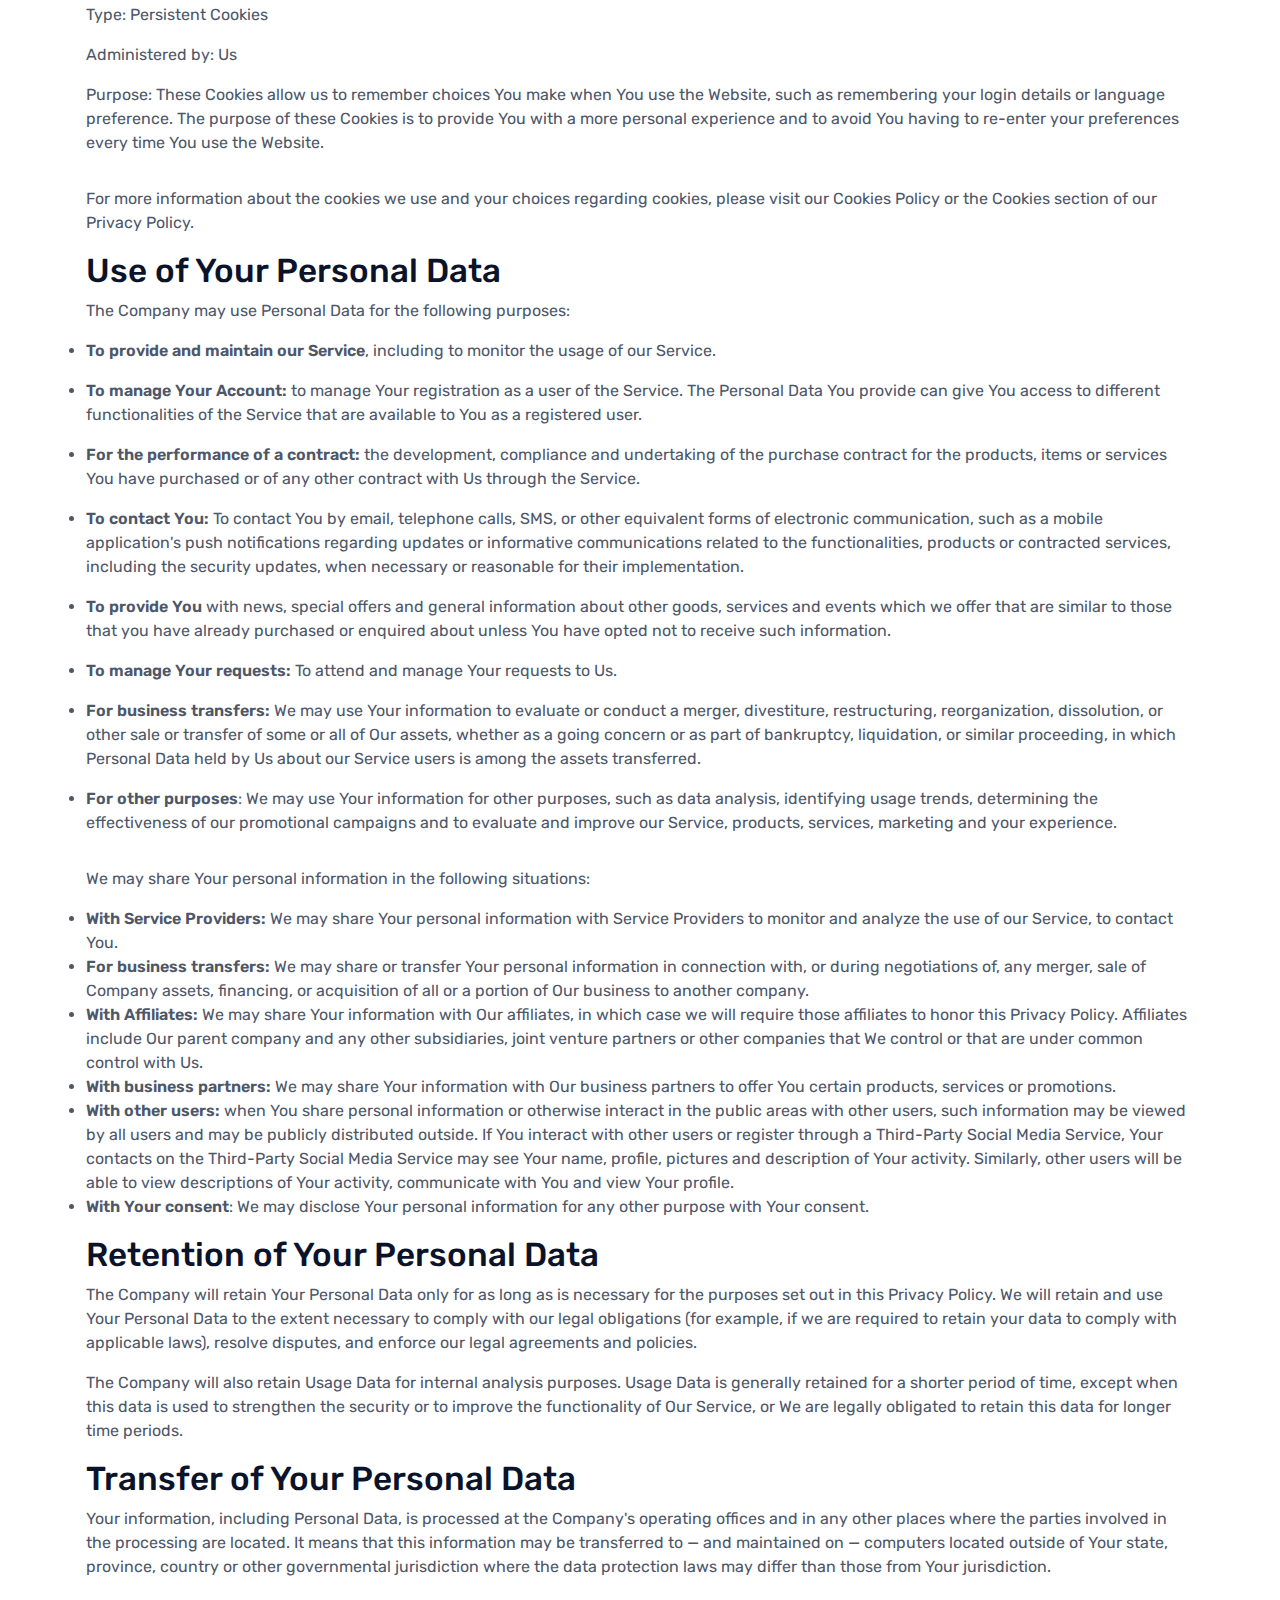
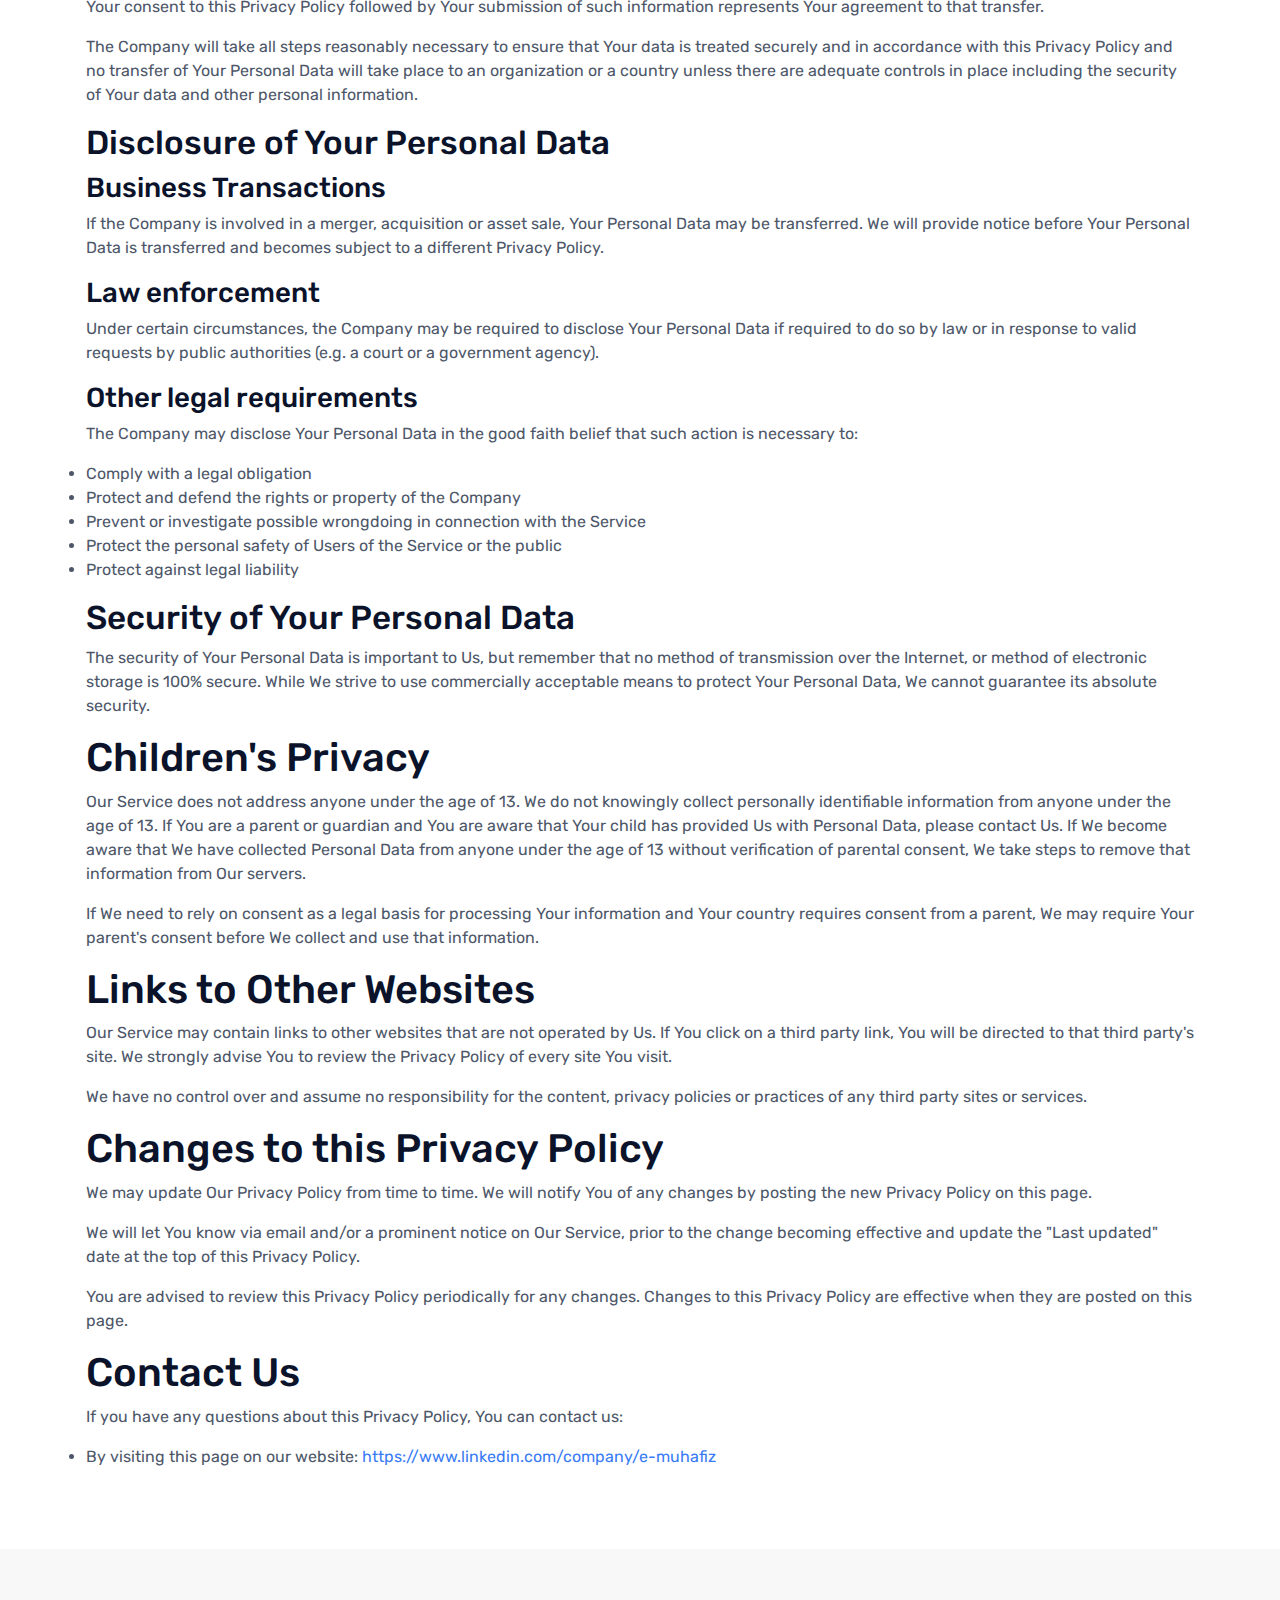
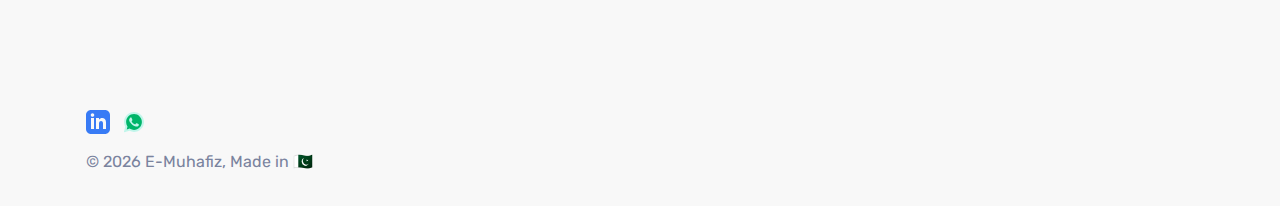
==== commit f3c2e990: "added how to make your cctv smart and effective" ====
--- a/privacy_policy.html
+++ b/privacy_policy.html
@@ -47,6 +47,7 @@
             <ul class="navbar-nav mx-auto border-bottom border-lg-bottom-0 pt-2 pt-lg-0">
               <li class="nav-item"><a class="nav-link" href="index.html">Home</a></li>
               <li class="nav-item"><a class="nav-link" href="teasers.html">More Teasers</a></li>
+              <li class="nav-item"><a class="nav-link" href="smart_cctv_camera.html">smart CCTV camera</a></li>
               <li class="nav-item"><a class="nav-link active" aria-current="page" href="privacy_policy.html">Privacy Policy</a></li>
             </ul>
             <form class="d-flex py-3 py-lg-0">
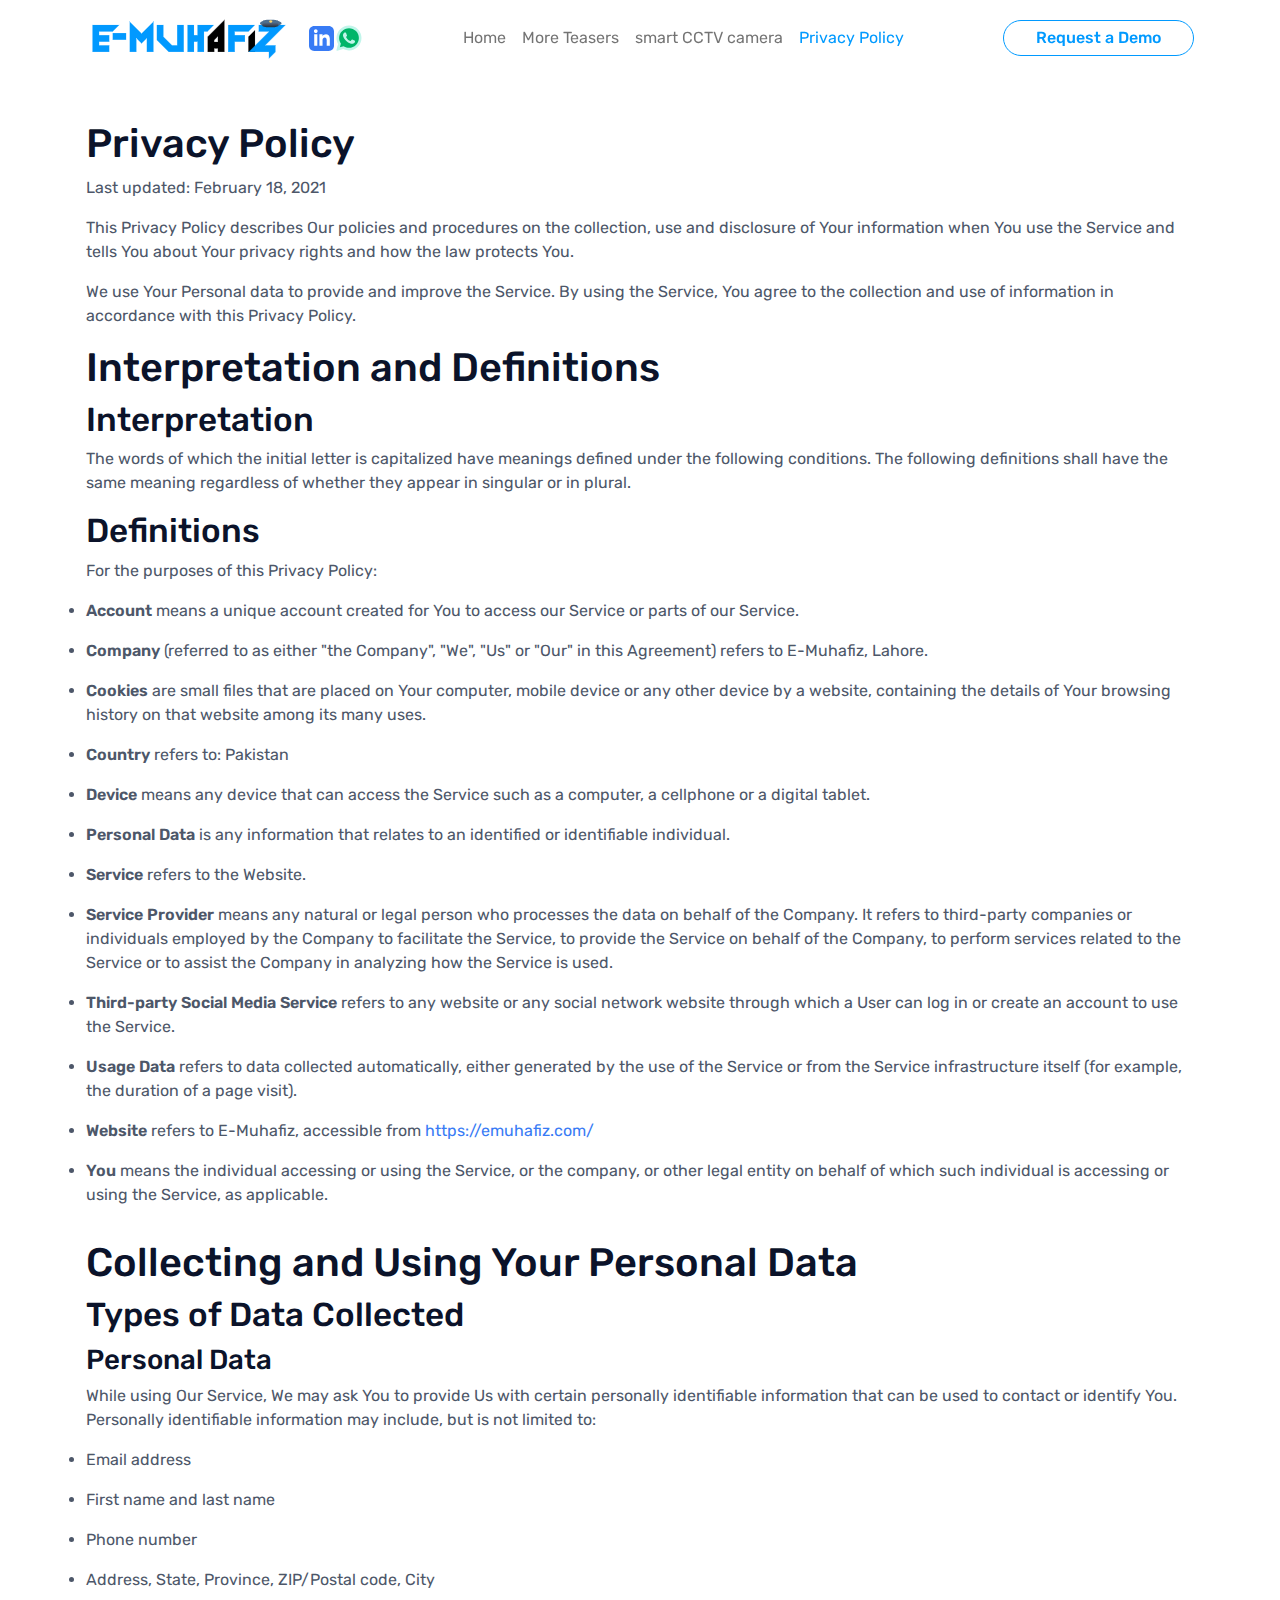
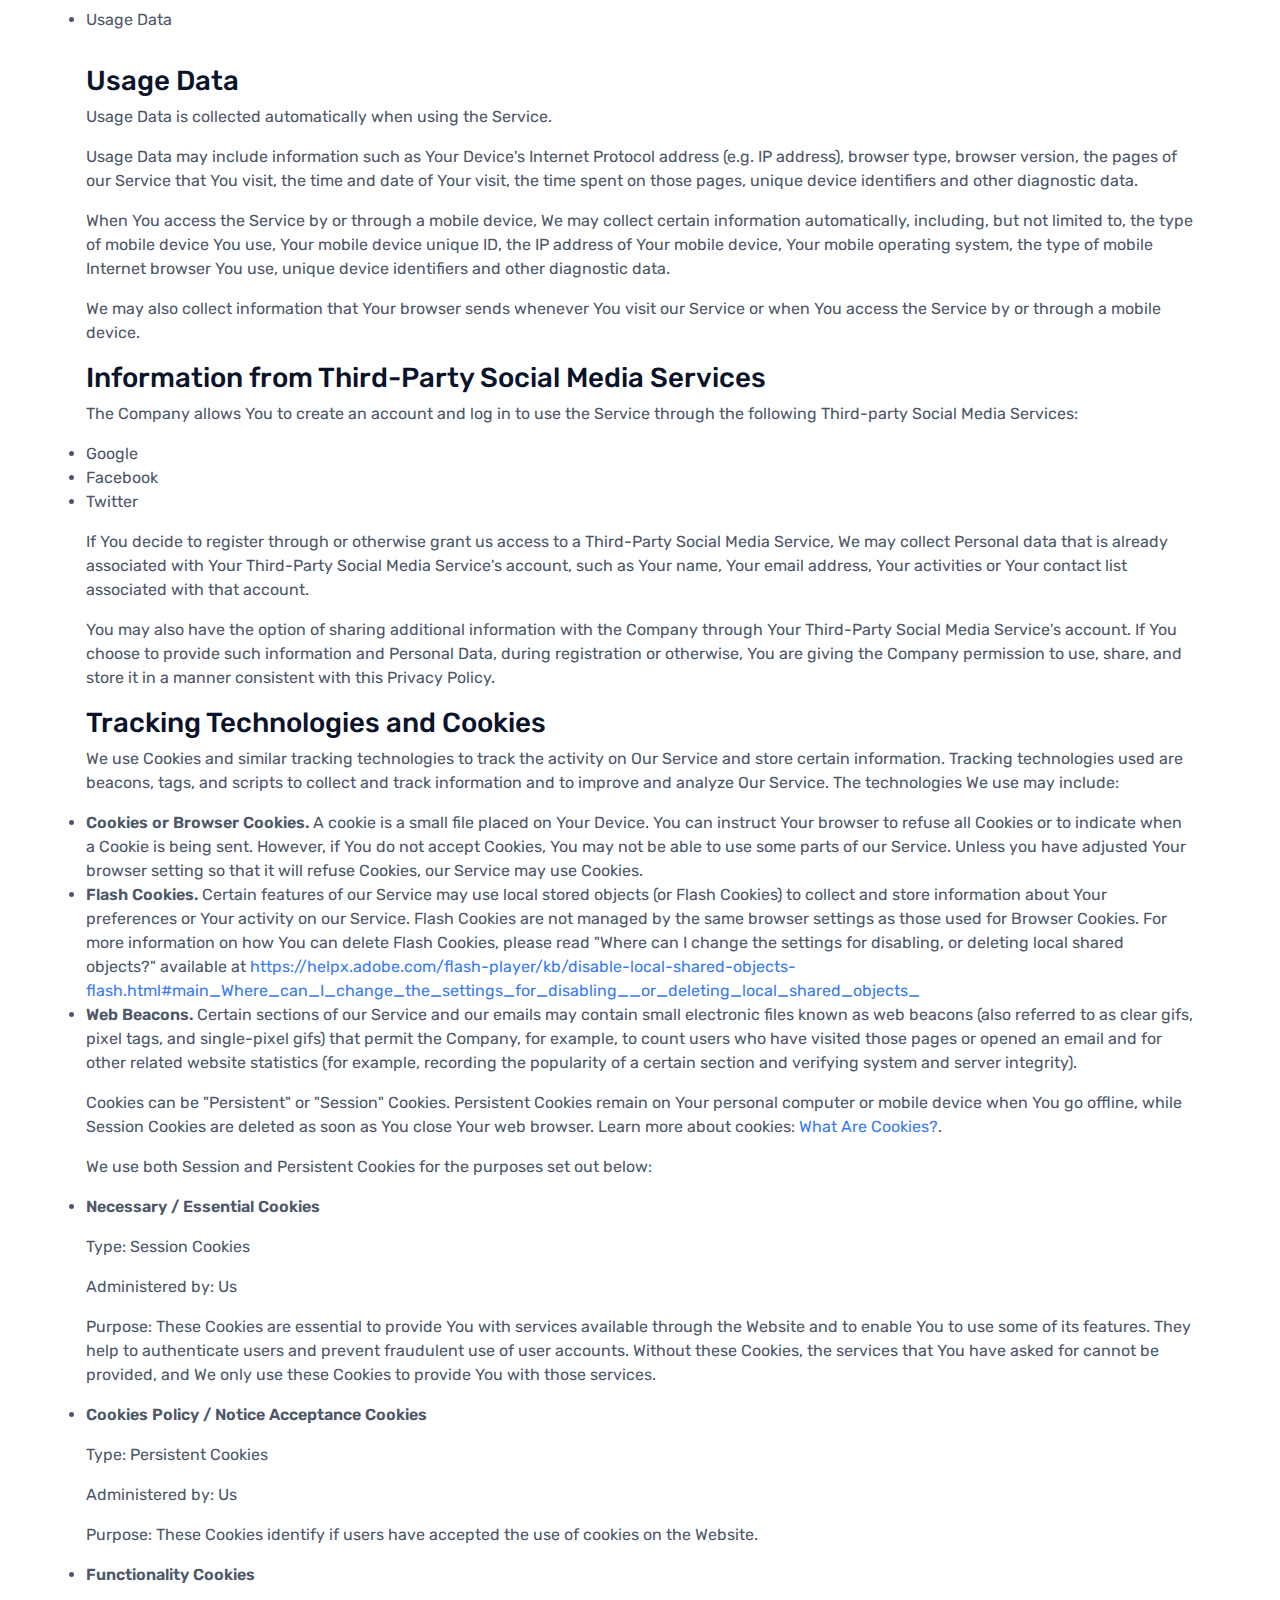
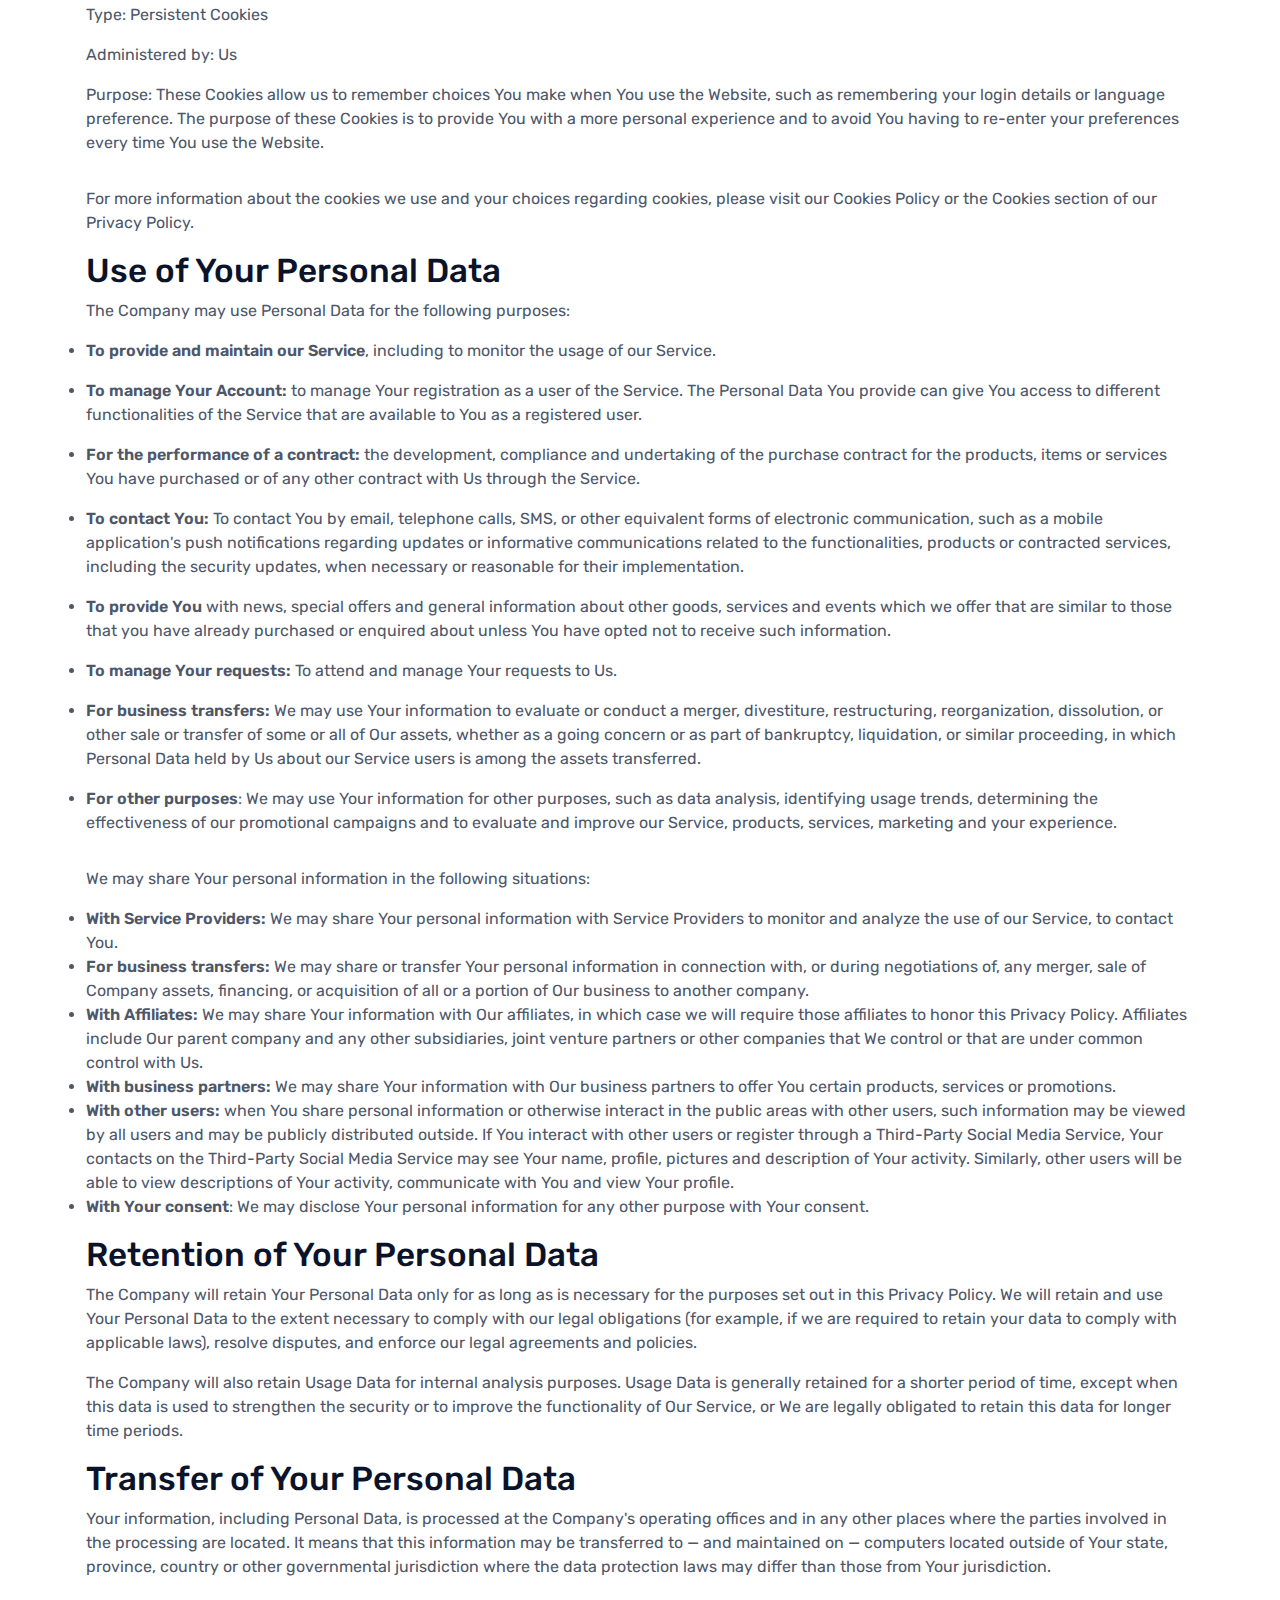
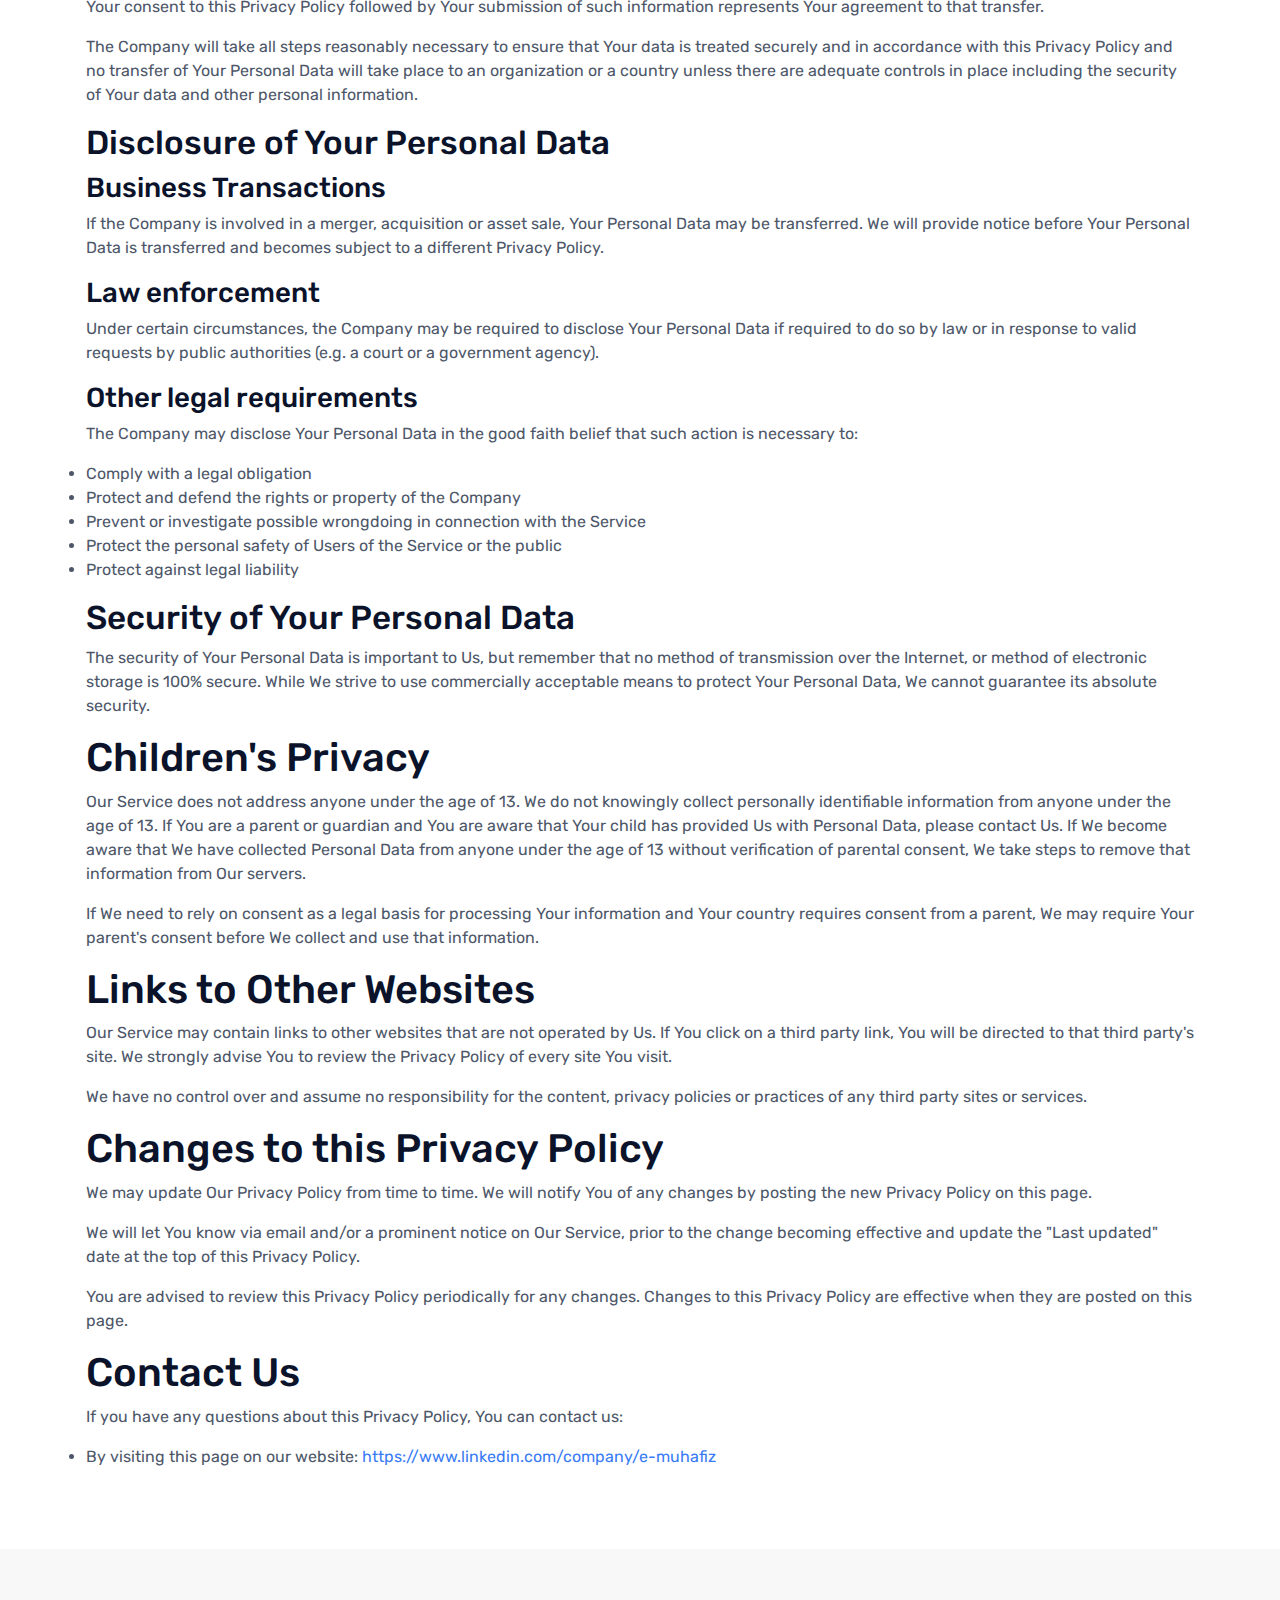
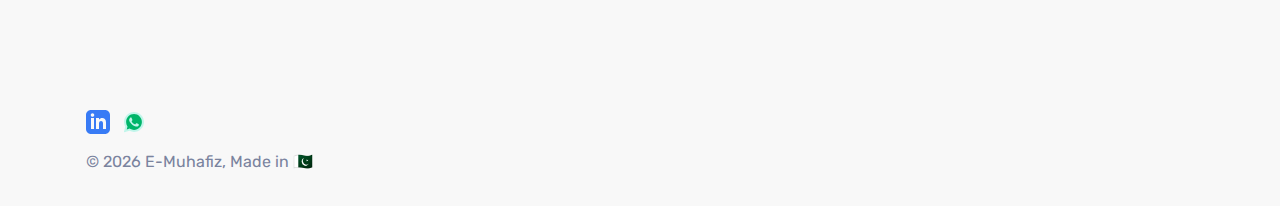
==== commit 0a03c6bc: "moved social icons to top of page, so they are visible" ====
--- a/privacy_policy.html
+++ b/privacy_policy.html
@@ -1,338 +1,490 @@
 <!DOCTYPE html>
 <html lang="en-US" dir="ltr">
 
-  <head>
-    <meta charset="utf-8">
-    <meta http-equiv="X-UA-Compatible" content="IE=edge">
-    <meta name="viewport" content="width=device-width, initial-scale=1">
-
-
-    <!-- ===============================================-->
-    <!--    Document Title-->
-    <!-- ===============================================-->
-    <title>E-Muhafiz</title>
-
-
-    <!-- ===============================================-->
-    <!--    Favicons-->
-    <!-- ===============================================-->
-    <link rel="apple-touch-icon" sizes="180x180" href="assets/img/favicons/apple-touch-icon.png">
-    <link rel="icon" type="image/png" sizes="32x32" href="assets/img/favicons/favicon-32x32.png">
-    <link rel="icon" type="image/png" sizes="16x16" href="assets/img/favicons/favicon-16x16.png">
-    <link rel="shortcut icon" type="image/x-icon" href="assets/img/favicons/favicon.ico">
-    <link rel="manifest" href="assets/img/favicons/manifest.json">
-    <meta name="msapplication-TileImage" content="assets/img/favicons/mstile-150x150.png">
-    <meta name="theme-color" content="#ffffff">
-
-
-    <!-- ===============================================-->
-    <!--    Stylesheets-->
-    <!-- ===============================================-->
-    <link href="assets/css/theme.css" rel="stylesheet" />
-    <link href="assets/css/muhafiz.css" rel="stylesheet" />
-
-  </head>
-
-
-  <body>
-
-    <!-- ===============================================-->
-    <!--    Main Content-->
-    <!-- ===============================================-->
-    <main class="main" id="top">
-      <nav class="navbar navbar-expand-lg navbar-light fixed-top py-3" data-navbar-on-scroll="data-navbar-on-scroll">
-        <div class="container"><a class="navbar-brand" href="index.html"><img src="assets/img/icons/logo.png" alt="" />&nbsp;</a>
-          <button class="navbar-toggler collapsed" type="button" data-bs-toggle="collapse" data-bs-target="#navbarSupportedContent" aria-controls="navbarSupportedContent" aria-expanded="false" aria-label="Toggle navigation"><span class="navbar-toggler-icon"></span></button>
-          <div class="collapse navbar-collapse" id="navbarSupportedContent">
-            <ul class="navbar-nav mx-auto border-bottom border-lg-bottom-0 pt-2 pt-lg-0">
-              <li class="nav-item"><a class="nav-link" href="index.html">Home</a></li>
-              <li class="nav-item"><a class="nav-link" href="teasers.html">More Teasers</a></li>
-              <li class="nav-item"><a class="nav-link" href="smart_cctv_camera.html">smart CCTV camera</a></li>
-              <li class="nav-item"><a class="nav-link active" aria-current="page" href="privacy_policy.html">Privacy Policy</a></li>
-            </ul>
-            <form class="d-flex py-3 py-lg-0">
-              <a class="btn btn-outline-danger rounded-pill order-0" href="request_a_demo.html">Request a Demo</a>
-            </form>
-          </div>
+<head>
+  <meta charset="utf-8">
+  <meta http-equiv="X-UA-Compatible" content="IE=edge">
+  <meta name="viewport" content="width=device-width, initial-scale=1">
+
+
+  <!-- ===============================================-->
+  <!--    Document Title-->
+  <!-- ===============================================-->
+  <title>E-Muhafiz</title>
+
+
+  <!-- ===============================================-->
+  <!--    Favicons-->
+  <!-- ===============================================-->
+  <link rel="apple-touch-icon" sizes="180x180" href="assets/img/favicons/apple-touch-icon.png">
+  <link rel="icon" type="image/png" sizes="32x32" href="assets/img/favicons/favicon-32x32.png">
+  <link rel="icon" type="image/png" sizes="16x16" href="assets/img/favicons/favicon-16x16.png">
+  <link rel="shortcut icon" type="image/x-icon" href="assets/img/favicons/favicon.ico">
+  <link rel="manifest" href="assets/img/favicons/manifest.json">
+  <meta name="msapplication-TileImage" content="assets/img/favicons/mstile-150x150.png">
+  <meta name="theme-color" content="#ffffff">
+
+
+  <!-- ===============================================-->
+  <!--    Stylesheets-->
+  <!-- ===============================================-->
+  <link href="assets/css/theme.css" rel="stylesheet" />
+  <link href="assets/css/muhafiz.css" rel="stylesheet" />
+
+</head>
+
+
+<body>
+
+  <!-- ===============================================-->
+  <!--    Main Content-->
+  <!-- ===============================================-->
+  <main class="main" id="top">
+    <nav class="navbar navbar-expand-lg navbar-light fixed-top py-3" data-navbar-on-scroll="data-navbar-on-scroll">
+      <div class="container"><a class="navbar-brand" href="index.html"><img src="assets/img/icons/logo.png"
+            alt="" />&nbsp;</a>
+        <a class="text-decoration-none" href="https://www.linkedin.com/company/e-muhafiz" target="_blank"
+          title="LinkedIn">
+          <svg class="bi bi-facebook" xmlns="http://www.w3.org/2000/svg" width="25" height="25" fill="#387BF5"
+            viewBox="0 0 24 24">
+            <path
+              d="M19 0h-14c-2.761 0-5 2.239-5 5v14c0 2.761 2.239 5 5 5h14c2.762 0 5-2.239 5-5v-14c0-2.761-2.238-5-5-5zm-11 19h-3v-11h3v11zm-1.5-12.268c-.966 0-1.75-.79-1.75-1.764s.784-1.764 1.75-1.764 1.75.79 1.75 1.764-.783 1.764-1.75 1.764zm13.5 12.268h-3v-5.604c0-3.368-4-3.113-4 0v5.604h-3v-11h3v1.765c1.396-2.586 7-2.777 7 2.476v6.759z" />
+          </svg></a>
+        <a class="text-decoration-none" href="https://api.whatsapp.com/send?phone=923040916691" title="Whatsapp">
+          <svg xmlns="http://www.w3.org/2000/svg" x="0px" y="0px" width="30" height="30" viewBox="0 0 48 48"
+            style=" fill:#000000;">
+            <path fill="#fff"
+              d="M4.868,43.303l2.694-9.835C5.9,30.59,5.026,27.324,5.027,23.979C5.032,13.514,13.548,5,24.014,5 c5.079,0.002,9.845,1.979,13.43,5.566c3.584,3.588,5.558,8.356,5.556,13.428c-0.004,10.465-8.522,18.98-18.986,18.98 c-0.001,0,0,0,0,0h-0.008c-3.177-0.001-6.3-0.798-9.073-2.311L4.868,43.303z">
+            </path>
+            <path fill="#fff"
+              d="M4.868,43.803c-0.132,0-0.26-0.052-0.355-0.148c-0.125-0.127-0.174-0.312-0.127-0.483l2.639-9.636 C5.389,30.63,4.526,27.33,4.528,23.98C4.532,13.238,13.273,4.5,24.014,4.5c5.21,0.002,10.105,2.031,13.784,5.713 c3.679,3.683,5.704,8.577,5.702,13.781c-0.004,10.741-8.746,19.48-19.486,19.48c-3.189-0.001-6.344-0.788-9.144-2.277l-9.875,2.589 C4.953,43.798,4.911,43.803,4.868,43.803z">
+            </path>
+            <path fill="#c1f5ea"
+              d="M24.014,42.974L24.014,42.974L24.014,42.974 M24.014,42.974L24.014,42.974L24.014,42.974 M24.014,4 L24.014,4C12.998,4,4.032,12.962,4.027,23.979c-0.001,3.367,0.849,6.685,2.461,9.622L3.903,43.04 c-0.094,0.345,0.002,0.713,0.254,0.967c0.19,0.192,0.447,0.297,0.711,0.297c0.085,0,0.17-0.011,0.254-0.033l9.687-2.54 c2.828,1.468,5.998,2.243,9.197,2.244c11.024,0,19.99-8.963,19.995-19.98c0.002-5.339-2.075-10.359-5.848-14.135 C34.378,6.083,29.357,4.002,24.014,4L24.014,4z">
+            </path>
+            <path fill="#00b569"
+              d="M35.176,12.832c-2.98-2.982-6.941-4.625-11.157-4.626c-8.704,0-15.783,7.076-15.787,15.774 c-0.001,2.981,0.833,5.883,2.413,8.396l0.376,0.597l-1.595,5.821l5.973-1.566l0.577,0.342c2.422,1.438,5.2,2.198,8.032,2.199h0.006 c8.698,0,15.777-7.077,15.78-15.776C39.795,19.778,38.156,15.814,35.176,12.832z">
+            </path>
+            <path fill="#c1f5ea" fill-rule="evenodd"
+              d="M19.268,16.045c-0.355-0.79-0.729-0.806-1.068-0.82 c-0.277-0.012-0.593-0.011-0.909-0.011s-0.83,0.119-1.265,0.594c-0.435,0.475-1.661,1.622-1.661,3.956s1.7,4.59,1.937,4.906 s3.282,5.259,8.104,7.161c4.007,1.58,4.823,1.266,5.693,1.187c0.87-0.079,2.807-1.147,3.202-2.255 c0.395-1.108,0.395-2.057,0.277-2.255c-0.119-0.198-0.435-0.316-0.909-0.554s-2.807-1.385-3.242-1.543 c-0.435-0.158-0.751-0.237-1.068,0.238c-0.316,0.474-1.225,1.543-1.502,1.859c-0.277,0.317-0.554,0.357-1.028,0.119 c-0.474-0.238-2.002-0.738-3.815-2.354c-1.41-1.257-2.362-2.81-2.639-3.285c-0.277-0.474-0.03-0.731,0.208-0.968 c0.213-0.213,0.474-0.554,0.712-0.831c0.237-0.277,0.316-0.475,0.474-0.791c0.158-0.317,0.079-0.594-0.04-0.831 C20.612,19.329,19.69,16.983,19.268,16.045z"
+              clip-rule="evenodd"></path>
+          </svg>
+        </a>
+        <div class="collapse navbar-collapse" id="navbarSupportedContent">
+          <ul class="navbar-nav mx-auto border-bottom border-lg-bottom-0 pt-2 pt-lg-0">
+            <li class="nav-item"><a class="nav-link" href="index.html">Home</a></li>
+            <li class="nav-item"><a class="nav-link" href="teasers.html">More Teasers</a></li>
+            <li class="nav-item"><a class="nav-link" href="smart_cctv_camera.html">smart CCTV camera</a></li>
+            <li class="nav-item"><a class="nav-link active" aria-current="page" href="privacy_policy.html">Privacy
+                Policy</a></li>
+          </ul>
+          <form class="d-flex py-3 py-lg-0">
+            <a class="btn btn-outline-danger rounded-pill order-0" href="request_a_demo.html">Request a Demo</a>
+          </form>
         </div>
-      </nav>
-
-
-      <!-- ============================================-->
-      <!-- <section> begin ============================-->
-      <section class="pb-6">
-
-        <div class="container">
-          <div class="row">
-            <h1>Privacy Policy</h1>
-            <p>Last updated: February 18, 2021</p>
-            <p>This Privacy Policy describes Our policies and procedures on the collection, use and disclosure of Your information when You use the Service and tells You about Your privacy rights and how the law protects You.</p>
-            <p>We use Your Personal data to provide and improve the Service. By using the Service, You agree to the collection and use of information in accordance with this Privacy Policy.</p>
-            <h1>Interpretation and Definitions</h1>
-            <h2>Interpretation</h2>
-            <p>The words of which the initial letter is capitalized have meanings defined under the following conditions. The following definitions shall have the same meaning regardless of whether they appear in singular or in plural.</p>
-            <h2>Definitions</h2>
-            <p>For the purposes of this Privacy Policy:</p>
-            <ul>
-            <li>
-            <p><strong>Account</strong> means a unique account created for You to access our Service or parts of our Service.</p>
-            </li>
-            <li>
-            <p><strong>Company</strong> (referred to as either &quot;the Company&quot;, &quot;We&quot;, &quot;Us&quot; or &quot;Our&quot; in this Agreement) refers to E-Muhafiz, Lahore.</p>
-            </li>
-            <li>
-            <p><strong>Cookies</strong> are small files that are placed on Your computer, mobile device or any other device by a website, containing the details of Your browsing history on that website among its many uses.</p>
-            </li>
-            <li>
-            <p><strong>Country</strong> refers to:  Pakistan</p>
-            </li>
-            <li>
-            <p><strong>Device</strong> means any device that can access the Service such as a computer, a cellphone or a digital tablet.</p>
-            </li>
-            <li>
-            <p><strong>Personal Data</strong> is any information that relates to an identified or identifiable individual.</p>
-            </li>
-            <li>
-            <p><strong>Service</strong> refers to the Website.</p>
-            </li>
-            <li>
-            <p><strong>Service Provider</strong> means any natural or legal person who processes the data on behalf of the Company. It refers to third-party companies or individuals employed by the Company to facilitate the Service, to provide the Service on behalf of the Company, to perform services related to the Service or to assist the Company in analyzing how the Service is used.</p>
-            </li>
-            <li>
-            <p><strong>Third-party Social Media Service</strong> refers to any website or any social network website through which a User can log in or create an account to use the Service.</p>
-            </li>
-            <li>
-            <p><strong>Usage Data</strong> refers to data collected automatically, either generated by the use of the Service or from the Service infrastructure itself (for example, the duration of a page visit).</p>
-            </li>
-            <li>
-            <p><strong>Website</strong> refers to E-Muhafiz, accessible from <a href="https://emuhafiz.com/" rel="external nofollow noopener" target="_blank">https://emuhafiz.com/</a></p>
-            </li>
-            <li>
-            <p><strong>You</strong> means the individual accessing or using the Service, or the company, or other legal entity on behalf of which such individual is accessing or using the Service, as applicable.</p>
-            </li>
-            </ul>
-            <h1>Collecting and Using Your Personal Data</h1>
-            <h2>Types of Data Collected</h2>
-            <h3>Personal Data</h3>
-            <p>While using Our Service, We may ask You to provide Us with certain personally identifiable information that can be used to contact or identify You. Personally identifiable information may include, but is not limited to:</p>
-            <ul>
-            <li>
-            <p>Email address</p>
-            </li>
-            <li>
-            <p>First name and last name</p>
-            </li>
-            <li>
-            <p>Phone number</p>
-            </li>
-            <li>
-            <p>Address, State, Province, ZIP/Postal code, City</p>
-            </li>
-            <li>
-            <p>Usage Data</p>
-            </li>
-            </ul>
-            <h3>Usage Data</h3>
-            <p>Usage Data is collected automatically when using the Service.</p>
-            <p>Usage Data may include information such as Your Device's Internet Protocol address (e.g. IP address), browser type, browser version, the pages of our Service that You visit, the time and date of Your visit, the time spent on those pages, unique device identifiers and other diagnostic data.</p>
-            <p>When You access the Service by or through a mobile device, We may collect certain information automatically, including, but not limited to, the type of mobile device You use, Your mobile device unique ID, the IP address of Your mobile device, Your mobile operating system, the type of mobile Internet browser You use, unique device identifiers and other diagnostic data.</p>
-            <p>We may also collect information that Your browser sends whenever You visit our Service or when You access the Service by or through a mobile device.</p>
-            <h3>Information from Third-Party Social Media Services</h3>
-            <p>The Company allows You to create an account and log in to use the Service through the following Third-party Social Media Services:</p>
-            <ul>
+      </div>
+    </nav>
+
+
+    <!-- ============================================-->
+    <!-- <section> begin ============================-->
+    <section class="pb-6">
+
+      <div class="container">
+        <div class="row">
+          <h1>Privacy Policy</h1>
+          <p>Last updated: February 18, 2021</p>
+          <p>This Privacy Policy describes Our policies and procedures on the collection, use and disclosure of Your
+            information when You use the Service and tells You about Your privacy rights and how the law protects You.
+          </p>
+          <p>We use Your Personal data to provide and improve the Service. By using the Service, You agree to the
+            collection and use of information in accordance with this Privacy Policy.</p>
+          <h1>Interpretation and Definitions</h1>
+          <h2>Interpretation</h2>
+          <p>The words of which the initial letter is capitalized have meanings defined under the following conditions.
+            The following definitions shall have the same meaning regardless of whether they appear in singular or in
+            plural.</p>
+          <h2>Definitions</h2>
+          <p>For the purposes of this Privacy Policy:</p>
+          <ul>
+            <li>
+              <p><strong>Account</strong> means a unique account created for You to access our Service or parts of our
+                Service.</p>
+            </li>
+            <li>
+              <p><strong>Company</strong> (referred to as either &quot;the Company&quot;, &quot;We&quot;, &quot;Us&quot;
+                or &quot;Our&quot; in this Agreement) refers to E-Muhafiz, Lahore.</p>
+            </li>
+            <li>
+              <p><strong>Cookies</strong> are small files that are placed on Your computer, mobile device or any other
+                device by a website, containing the details of Your browsing history on that website among its many
+                uses.</p>
+            </li>
+            <li>
+              <p><strong>Country</strong> refers to: Pakistan</p>
+            </li>
+            <li>
+              <p><strong>Device</strong> means any device that can access the Service such as a computer, a cellphone or
+                a digital tablet.</p>
+            </li>
+            <li>
+              <p><strong>Personal Data</strong> is any information that relates to an identified or identifiable
+                individual.</p>
+            </li>
+            <li>
+              <p><strong>Service</strong> refers to the Website.</p>
+            </li>
+            <li>
+              <p><strong>Service Provider</strong> means any natural or legal person who processes the data on behalf of
+                the Company. It refers to third-party companies or individuals employed by the Company to facilitate the
+                Service, to provide the Service on behalf of the Company, to perform services related to the Service or
+                to assist the Company in analyzing how the Service is used.</p>
+            </li>
+            <li>
+              <p><strong>Third-party Social Media Service</strong> refers to any website or any social network website
+                through which a User can log in or create an account to use the Service.</p>
+            </li>
+            <li>
+              <p><strong>Usage Data</strong> refers to data collected automatically, either generated by the use of the
+                Service or from the Service infrastructure itself (for example, the duration of a page visit).</p>
+            </li>
+            <li>
+              <p><strong>Website</strong> refers to E-Muhafiz, accessible from <a href="https://emuhafiz.com/"
+                  rel="external nofollow noopener" target="_blank">https://emuhafiz.com/</a></p>
+            </li>
+            <li>
+              <p><strong>You</strong> means the individual accessing or using the Service, or the company, or other
+                legal entity on behalf of which such individual is accessing or using the Service, as applicable.</p>
+            </li>
+          </ul>
+          <h1>Collecting and Using Your Personal Data</h1>
+          <h2>Types of Data Collected</h2>
+          <h3>Personal Data</h3>
+          <p>While using Our Service, We may ask You to provide Us with certain personally identifiable information that
+            can be used to contact or identify You. Personally identifiable information may include, but is not limited
+            to:</p>
+          <ul>
+            <li>
+              <p>Email address</p>
+            </li>
+            <li>
+              <p>First name and last name</p>
+            </li>
+            <li>
+              <p>Phone number</p>
+            </li>
+            <li>
+              <p>Address, State, Province, ZIP/Postal code, City</p>
+            </li>
+            <li>
+              <p>Usage Data</p>
+            </li>
+          </ul>
+          <h3>Usage Data</h3>
+          <p>Usage Data is collected automatically when using the Service.</p>
+          <p>Usage Data may include information such as Your Device's Internet Protocol address (e.g. IP address),
+            browser type, browser version, the pages of our Service that You visit, the time and date of Your visit, the
+            time spent on those pages, unique device identifiers and other diagnostic data.</p>
+          <p>When You access the Service by or through a mobile device, We may collect certain information
+            automatically, including, but not limited to, the type of mobile device You use, Your mobile device unique
+            ID, the IP address of Your mobile device, Your mobile operating system, the type of mobile Internet browser
+            You use, unique device identifiers and other diagnostic data.</p>
+          <p>We may also collect information that Your browser sends whenever You visit our Service or when You access
+            the Service by or through a mobile device.</p>
+          <h3>Information from Third-Party Social Media Services</h3>
+          <p>The Company allows You to create an account and log in to use the Service through the following Third-party
+            Social Media Services:</p>
+          <ul>
             <li>Google</li>
             <li>Facebook</li>
             <li>Twitter</li>
-            </ul>
-            <p>If You decide to register through or otherwise grant us access to a Third-Party Social Media Service, We may collect Personal data that is already associated with Your Third-Party Social Media Service's account, such as Your name, Your email address, Your activities or Your contact list associated with that account.</p>
-            <p>You may also have the option of sharing additional information with the Company through Your Third-Party Social Media Service's account. If You choose to provide such information and Personal Data, during registration or otherwise, You are giving the Company permission to use, share, and store it in a manner consistent with this Privacy Policy.</p>
-            <h3>Tracking Technologies and Cookies</h3>
-            <p>We use Cookies and similar tracking technologies to track the activity on Our Service and store certain information. Tracking technologies used are beacons, tags, and scripts to collect and track information and to improve and analyze Our Service. The technologies We use may include:</p>
-            <ul>
-            <li><strong>Cookies or Browser Cookies.</strong> A cookie is a small file placed on Your Device. You can instruct Your browser to refuse all Cookies or to indicate when a Cookie is being sent. However, if You do not accept Cookies, You may not be able to use some parts of our Service. Unless you have adjusted Your browser setting so that it will refuse Cookies, our Service may use Cookies.</li>
-            <li><strong>Flash Cookies.</strong> Certain features of our Service may use local stored objects (or Flash Cookies) to collect and store information about Your preferences or Your activity on our Service. Flash Cookies are not managed by the same browser settings as those used for Browser Cookies. For more information on how You can delete Flash Cookies, please read &quot;Where can I change the settings for disabling, or deleting local shared objects?&quot; available at <a href="https://helpx.adobe.com/flash-player/kb/disable-local-shared-objects-flash.html#main_Where_can_I_change_the_settings_for_disabling__or_deleting_local_shared_objects_" rel="external nofollow noopener" target="_blank">https://helpx.adobe.com/flash-player/kb/disable-local-shared-objects-flash.html#main_Where_can_I_change_the_settings_for_disabling__or_deleting_local_shared_objects_</a></li>
-            <li><strong>Web Beacons.</strong> Certain sections of our Service and our emails may contain small electronic files known as web beacons (also referred to as clear gifs, pixel tags, and single-pixel gifs) that permit the Company, for example, to count users who have visited those pages or opened an email and for other related website statistics (for example, recording the popularity of a certain section and verifying system and server integrity).</li>
-            </ul>
-            <p>Cookies can be &quot;Persistent&quot; or &quot;Session&quot; Cookies. Persistent Cookies remain on Your personal computer or mobile device when You go offline, while Session Cookies are deleted as soon as You close Your web browser. Learn more about cookies: <a href="https://www.privacypolicies.com/blog/cookies/" target="_blank">What Are Cookies?</a>.</p>
-            <p>We use both Session and Persistent Cookies for the purposes set out below:</p>
-            <ul>
-            <li>
-            <p><strong>Necessary / Essential Cookies</strong></p>
-            <p>Type: Session Cookies</p>
-            <p>Administered by: Us</p>
-            <p>Purpose: These Cookies are essential to provide You with services available through the Website and to enable You to use some of its features. They help to authenticate users and prevent fraudulent use of user accounts. Without these Cookies, the services that You have asked for cannot be provided, and We only use these Cookies to provide You with those services.</p>
-            </li>
-            <li>
-            <p><strong>Cookies Policy / Notice Acceptance Cookies</strong></p>
-            <p>Type: Persistent Cookies</p>
-            <p>Administered by: Us</p>
-            <p>Purpose: These Cookies identify if users have accepted the use of cookies on the Website.</p>
-            </li>
-            <li>
-            <p><strong>Functionality Cookies</strong></p>
-            <p>Type: Persistent Cookies</p>
-            <p>Administered by: Us</p>
-            <p>Purpose: These Cookies allow us to remember choices You make when You use the Website, such as remembering your login details or language preference. The purpose of these Cookies is to provide You with a more personal experience and to avoid You having to re-enter your preferences every time You use the Website.</p>
-            </li>
-            </ul>
-            <p>For more information about the cookies we use and your choices regarding cookies, please visit our Cookies Policy or the Cookies section of our Privacy Policy.</p>
-            <h2>Use of Your Personal Data</h2>
-            <p>The Company may use Personal Data for the following purposes:</p>
-            <ul>
-            <li>
-            <p><strong>To provide and maintain our Service</strong>, including to monitor the usage of our Service.</p>
-            </li>
-            <li>
-            <p><strong>To manage Your Account:</strong> to manage Your registration as a user of the Service. The Personal Data You provide can give You access to different functionalities of the Service that are available to You as a registered user.</p>
-            </li>
-            <li>
-            <p><strong>For the performance of a contract:</strong> the development, compliance and undertaking of the purchase contract for the products, items or services You have purchased or of any other contract with Us through the Service.</p>
-            </li>
-            <li>
-            <p><strong>To contact You:</strong> To contact You by email, telephone calls, SMS, or other equivalent forms of electronic communication, such as a mobile application's push notifications regarding updates or informative communications related to the functionalities, products or contracted services, including the security updates, when necessary or reasonable for their implementation.</p>
-            </li>
-            <li>
-            <p><strong>To provide You</strong> with news, special offers and general information about other goods, services and events which we offer that are similar to those that you have already purchased or enquired about unless You have opted not to receive such information.</p>
-            </li>
-            <li>
-            <p><strong>To manage Your requests:</strong> To attend and manage Your requests to Us.</p>
-            </li>
-            <li>
-            <p><strong>For business transfers:</strong> We may use Your information to evaluate or conduct a merger, divestiture, restructuring, reorganization, dissolution, or other sale or transfer of some or all of Our assets, whether as a going concern or as part of bankruptcy, liquidation, or similar proceeding, in which Personal Data held by Us about our Service users is among the assets transferred.</p>
-            </li>
-            <li>
-            <p><strong>For other purposes</strong>: We may use Your information for other purposes, such as data analysis, identifying usage trends, determining the effectiveness of our promotional campaigns and to evaluate and improve our Service, products, services, marketing and your experience.</p>
-            </li>
-            </ul>
-            <p>We may share Your personal information in the following situations:</p>
-            <ul>
-            <li><strong>With Service Providers:</strong> We may share Your personal information with Service Providers to monitor and analyze the use of our Service,  to contact You.</li>
-            <li><strong>For business transfers:</strong> We may share or transfer Your personal information in connection with, or during negotiations of, any merger, sale of Company assets, financing, or acquisition of all or a portion of Our business to another company.</li>
-            <li><strong>With Affiliates:</strong> We may share Your information with Our affiliates, in which case we will require those affiliates to honor this Privacy Policy. Affiliates include Our parent company and any other subsidiaries, joint venture partners or other companies that We control or that are under common control with Us.</li>
-            <li><strong>With business partners:</strong> We may share Your information with Our business partners to offer You certain products, services or promotions.</li>
-            <li><strong>With other users:</strong> when You share personal information or otherwise interact in the public areas with other users, such information may be viewed by all users and may be publicly distributed outside. If You interact with other users or register through a Third-Party Social Media Service, Your contacts on the Third-Party Social Media Service may see Your name, profile, pictures and description of Your activity. Similarly, other users will be able to view descriptions of Your activity, communicate with You and view Your profile.</li>
-            <li><strong>With Your consent</strong>: We may disclose Your personal information for any other purpose with Your consent.</li>
-            </ul>
-            <h2>Retention of Your Personal Data</h2>
-            <p>The Company will retain Your Personal Data only for as long as is necessary for the purposes set out in this Privacy Policy. We will retain and use Your Personal Data to the extent necessary to comply with our legal obligations (for example, if we are required to retain your data to comply with applicable laws), resolve disputes, and enforce our legal agreements and policies.</p>
-            <p>The Company will also retain Usage Data for internal analysis purposes. Usage Data is generally retained for a shorter period of time, except when this data is used to strengthen the security or to improve the functionality of Our Service, or We are legally obligated to retain this data for longer time periods.</p>
-            <h2>Transfer of Your Personal Data</h2>
-            <p>Your information, including Personal Data, is processed at the Company's operating offices and in any other places where the parties involved in the processing are located. It means that this information may be transferred to — and maintained on — computers located outside of Your state, province, country or other governmental jurisdiction where the data protection laws may differ than those from Your jurisdiction.</p>
-            <p>Your consent to this Privacy Policy followed by Your submission of such information represents Your agreement to that transfer.</p>
-            <p>The Company will take all steps reasonably necessary to ensure that Your data is treated securely and in accordance with this Privacy Policy and no transfer of Your Personal Data will take place to an organization or a country unless there are adequate controls in place including the security of Your data and other personal information.</p>
-            <h2>Disclosure of Your Personal Data</h2>
-            <h3>Business Transactions</h3>
-            <p>If the Company is involved in a merger, acquisition or asset sale, Your Personal Data may be transferred. We will provide notice before Your Personal Data is transferred and becomes subject to a different Privacy Policy.</p>
-            <h3>Law enforcement</h3>
-            <p>Under certain circumstances, the Company may be required to disclose Your Personal Data if required to do so by law or in response to valid requests by public authorities (e.g. a court or a government agency).</p>
-            <h3>Other legal requirements</h3>
-            <p>The Company may disclose Your Personal Data in the good faith belief that such action is necessary to:</p>
-            <ul>
+          </ul>
+          <p>If You decide to register through or otherwise grant us access to a Third-Party Social Media Service, We
+            may collect Personal data that is already associated with Your Third-Party Social Media Service's account,
+            such as Your name, Your email address, Your activities or Your contact list associated with that account.
+          </p>
+          <p>You may also have the option of sharing additional information with the Company through Your Third-Party
+            Social Media Service's account. If You choose to provide such information and Personal Data, during
+            registration or otherwise, You are giving the Company permission to use, share, and store it in a manner
+            consistent with this Privacy Policy.</p>
+          <h3>Tracking Technologies and Cookies</h3>
+          <p>We use Cookies and similar tracking technologies to track the activity on Our Service and store certain
+            information. Tracking technologies used are beacons, tags, and scripts to collect and track information and
+            to improve and analyze Our Service. The technologies We use may include:</p>
+          <ul>
+            <li><strong>Cookies or Browser Cookies.</strong> A cookie is a small file placed on Your Device. You can
+              instruct Your browser to refuse all Cookies or to indicate when a Cookie is being sent. However, if You do
+              not accept Cookies, You may not be able to use some parts of our Service. Unless you have adjusted Your
+              browser setting so that it will refuse Cookies, our Service may use Cookies.</li>
+            <li><strong>Flash Cookies.</strong> Certain features of our Service may use local stored objects (or Flash
+              Cookies) to collect and store information about Your preferences or Your activity on our Service. Flash
+              Cookies are not managed by the same browser settings as those used for Browser Cookies. For more
+              information on how You can delete Flash Cookies, please read &quot;Where can I change the settings for
+              disabling, or deleting local shared objects?&quot; available at <a
+                href="https://helpx.adobe.com/flash-player/kb/disable-local-shared-objects-flash.html#main_Where_can_I_change_the_settings_for_disabling__or_deleting_local_shared_objects_"
+                rel="external nofollow noopener"
+                target="_blank">https://helpx.adobe.com/flash-player/kb/disable-local-shared-objects-flash.html#main_Where_can_I_change_the_settings_for_disabling__or_deleting_local_shared_objects_</a>
+            </li>
+            <li><strong>Web Beacons.</strong> Certain sections of our Service and our emails may contain small
+              electronic files known as web beacons (also referred to as clear gifs, pixel tags, and single-pixel gifs)
+              that permit the Company, for example, to count users who have visited those pages or opened an email and
+              for other related website statistics (for example, recording the popularity of a certain section and
+              verifying system and server integrity).</li>
+          </ul>
+          <p>Cookies can be &quot;Persistent&quot; or &quot;Session&quot; Cookies. Persistent Cookies remain on Your
+            personal computer or mobile device when You go offline, while Session Cookies are deleted as soon as You
+            close Your web browser. Learn more about cookies: <a href="https://www.privacypolicies.com/blog/cookies/"
+              target="_blank">What Are Cookies?</a>.</p>
+          <p>We use both Session and Persistent Cookies for the purposes set out below:</p>
+          <ul>
+            <li>
+              <p><strong>Necessary / Essential Cookies</strong></p>
+              <p>Type: Session Cookies</p>
+              <p>Administered by: Us</p>
+              <p>Purpose: These Cookies are essential to provide You with services available through the Website and to
+                enable You to use some of its features. They help to authenticate users and prevent fraudulent use of
+                user accounts. Without these Cookies, the services that You have asked for cannot be provided, and We
+                only use these Cookies to provide You with those services.</p>
+            </li>
+            <li>
+              <p><strong>Cookies Policy / Notice Acceptance Cookies</strong></p>
+              <p>Type: Persistent Cookies</p>
+              <p>Administered by: Us</p>
+              <p>Purpose: These Cookies identify if users have accepted the use of cookies on the Website.</p>
+            </li>
+            <li>
+              <p><strong>Functionality Cookies</strong></p>
+              <p>Type: Persistent Cookies</p>
+              <p>Administered by: Us</p>
+              <p>Purpose: These Cookies allow us to remember choices You make when You use the Website, such as
+                remembering your login details or language preference. The purpose of these Cookies is to provide You
+                with a more personal experience and to avoid You having to re-enter your preferences every time You use
+                the Website.</p>
+            </li>
+          </ul>
+          <p>For more information about the cookies we use and your choices regarding cookies, please visit our Cookies
+            Policy or the Cookies section of our Privacy Policy.</p>
+          <h2>Use of Your Personal Data</h2>
+          <p>The Company may use Personal Data for the following purposes:</p>
+          <ul>
+            <li>
+              <p><strong>To provide and maintain our Service</strong>, including to monitor the usage of our Service.
+              </p>
+            </li>
+            <li>
+              <p><strong>To manage Your Account:</strong> to manage Your registration as a user of the Service. The
+                Personal Data You provide can give You access to different functionalities of the Service that are
+                available to You as a registered user.</p>
+            </li>
+            <li>
+              <p><strong>For the performance of a contract:</strong> the development, compliance and undertaking of the
+                purchase contract for the products, items or services You have purchased or of any other contract with
+                Us through the Service.</p>
+            </li>
+            <li>
+              <p><strong>To contact You:</strong> To contact You by email, telephone calls, SMS, or other equivalent
+                forms of electronic communication, such as a mobile application's push notifications regarding updates
+                or informative communications related to the functionalities, products or contracted services, including
+                the security updates, when necessary or reasonable for their implementation.</p>
+            </li>
+            <li>
+              <p><strong>To provide You</strong> with news, special offers and general information about other goods,
+                services and events which we offer that are similar to those that you have already purchased or enquired
+                about unless You have opted not to receive such information.</p>
+            </li>
+            <li>
+              <p><strong>To manage Your requests:</strong> To attend and manage Your requests to Us.</p>
+            </li>
+            <li>
+              <p><strong>For business transfers:</strong> We may use Your information to evaluate or conduct a merger,
+                divestiture, restructuring, reorganization, dissolution, or other sale or transfer of some or all of Our
+                assets, whether as a going concern or as part of bankruptcy, liquidation, or similar proceeding, in
+                which Personal Data held by Us about our Service users is among the assets transferred.</p>
+            </li>
+            <li>
+              <p><strong>For other purposes</strong>: We may use Your information for other purposes, such as data
+                analysis, identifying usage trends, determining the effectiveness of our promotional campaigns and to
+                evaluate and improve our Service, products, services, marketing and your experience.</p>
+            </li>
+          </ul>
+          <p>We may share Your personal information in the following situations:</p>
+          <ul>
+            <li><strong>With Service Providers:</strong> We may share Your personal information with Service Providers
+              to monitor and analyze the use of our Service, to contact You.</li>
+            <li><strong>For business transfers:</strong> We may share or transfer Your personal information in
+              connection with, or during negotiations of, any merger, sale of Company assets, financing, or acquisition
+              of all or a portion of Our business to another company.</li>
+            <li><strong>With Affiliates:</strong> We may share Your information with Our affiliates, in which case we
+              will require those affiliates to honor this Privacy Policy. Affiliates include Our parent company and any
+              other subsidiaries, joint venture partners or other companies that We control or that are under common
+              control with Us.</li>
+            <li><strong>With business partners:</strong> We may share Your information with Our business partners to
+              offer You certain products, services or promotions.</li>
+            <li><strong>With other users:</strong> when You share personal information or otherwise interact in the
+              public areas with other users, such information may be viewed by all users and may be publicly distributed
+              outside. If You interact with other users or register through a Third-Party Social Media Service, Your
+              contacts on the Third-Party Social Media Service may see Your name, profile, pictures and description of
+              Your activity. Similarly, other users will be able to view descriptions of Your activity, communicate with
+              You and view Your profile.</li>
+            <li><strong>With Your consent</strong>: We may disclose Your personal information for any other purpose with
+              Your consent.</li>
+          </ul>
+          <h2>Retention of Your Personal Data</h2>
+          <p>The Company will retain Your Personal Data only for as long as is necessary for the purposes set out in
+            this Privacy Policy. We will retain and use Your Personal Data to the extent necessary to comply with our
+            legal obligations (for example, if we are required to retain your data to comply with applicable laws),
+            resolve disputes, and enforce our legal agreements and policies.</p>
+          <p>The Company will also retain Usage Data for internal analysis purposes. Usage Data is generally retained
+            for a shorter period of time, except when this data is used to strengthen the security or to improve the
+            functionality of Our Service, or We are legally obligated to retain this data for longer time periods.</p>
+          <h2>Transfer of Your Personal Data</h2>
+          <p>Your information, including Personal Data, is processed at the Company's operating offices and in any other
+            places where the parties involved in the processing are located. It means that this information may be
+            transferred to — and maintained on — computers located outside of Your state, province, country or other
+            governmental jurisdiction where the data protection laws may differ than those from Your jurisdiction.</p>
+          <p>Your consent to this Privacy Policy followed by Your submission of such information represents Your
+            agreement to that transfer.</p>
+          <p>The Company will take all steps reasonably necessary to ensure that Your data is treated securely and in
+            accordance with this Privacy Policy and no transfer of Your Personal Data will take place to an organization
+            or a country unless there are adequate controls in place including the security of Your data and other
+            personal information.</p>
+          <h2>Disclosure of Your Personal Data</h2>
+          <h3>Business Transactions</h3>
+          <p>If the Company is involved in a merger, acquisition or asset sale, Your Personal Data may be transferred.
+            We will provide notice before Your Personal Data is transferred and becomes subject to a different Privacy
+            Policy.</p>
+          <h3>Law enforcement</h3>
+          <p>Under certain circumstances, the Company may be required to disclose Your Personal Data if required to do
+            so by law or in response to valid requests by public authorities (e.g. a court or a government agency).</p>
+          <h3>Other legal requirements</h3>
+          <p>The Company may disclose Your Personal Data in the good faith belief that such action is necessary to:</p>
+          <ul>
             <li>Comply with a legal obligation</li>
             <li>Protect and defend the rights or property of the Company</li>
             <li>Prevent or investigate possible wrongdoing in connection with the Service</li>
             <li>Protect the personal safety of Users of the Service or the public</li>
             <li>Protect against legal liability</li>
+          </ul>
+          <h2>Security of Your Personal Data</h2>
+          <p>The security of Your Personal Data is important to Us, but remember that no method of transmission over the
+            Internet, or method of electronic storage is 100% secure. While We strive to use commercially acceptable
+            means to protect Your Personal Data, We cannot guarantee its absolute security.</p>
+          <h1>Children's Privacy</h1>
+          <p>Our Service does not address anyone under the age of 13. We do not knowingly collect personally
+            identifiable information from anyone under the age of 13. If You are a parent or guardian and You are aware
+            that Your child has provided Us with Personal Data, please contact Us. If We become aware that We have
+            collected Personal Data from anyone under the age of 13 without verification of parental consent, We take
+            steps to remove that information from Our servers.</p>
+          <p>If We need to rely on consent as a legal basis for processing Your information and Your country requires
+            consent from a parent, We may require Your parent's consent before We collect and use that information.</p>
+          <h1>Links to Other Websites</h1>
+          <p>Our Service may contain links to other websites that are not operated by Us. If You click on a third party
+            link, You will be directed to that third party's site. We strongly advise You to review the Privacy Policy
+            of every site You visit.</p>
+          <p>We have no control over and assume no responsibility for the content, privacy policies or practices of any
+            third party sites or services.</p>
+          <h1>Changes to this Privacy Policy</h1>
+          <p>We may update Our Privacy Policy from time to time. We will notify You of any changes by posting the new
+            Privacy Policy on this page.</p>
+          <p>We will let You know via email and/or a prominent notice on Our Service, prior to the change becoming
+            effective and update the &quot;Last updated&quot; date at the top of this Privacy Policy.</p>
+          <p>You are advised to review this Privacy Policy periodically for any changes. Changes to this Privacy Policy
+            are effective when they are posted on this page.</p>
+          <h1>Contact Us</h1>
+          <p>If you have any questions about this Privacy Policy, You can contact us:</p>
+          <ul>
+            <li>By visiting this page on our website: <a href="https://www.linkedin.com/company/e-muhafiz"
+                rel="external nofollow noopener" target="_blank">https://www.linkedin.com/company/e-muhafiz</a></li>
+          </ul>
+        </div>
+      </div><!-- end of .container-->
+
+    </section>
+    <!-- <section> close ============================-->
+    <!-- ============================================-->
+
+
+    <!-- ============================================-->
+    <!-- <section> begin ============================-->
+    <section class="bg-200 pt-9 pb-0">
+      <div class="container">
+        <div class="row">
+          <div class="col-12 col-lg-4 mb-3">
+            <ul class="list-unstyled list-inline">
+              <li class="list-inline-item"><a class="text-decoration-none"
+                  href="https://www.linkedin.com/company/e-muhafiz" target="_blank" title="LinkedIn">
+                  <svg class="bi bi-facebook" xmlns="http://www.w3.org/2000/svg" width="24" height="24" fill="#387BF5"
+                    viewBox="0 0 24 24">
+                    <path
+                      d="M19 0h-14c-2.761 0-5 2.239-5 5v14c0 2.761 2.239 5 5 5h14c2.762 0 5-2.239 5-5v-14c0-2.761-2.238-5-5-5zm-11 19h-3v-11h3v11zm-1.5-12.268c-.966 0-1.75-.79-1.75-1.764s.784-1.764 1.75-1.764 1.75.79 1.75 1.764-.783 1.764-1.75 1.764zm13.5 12.268h-3v-5.604c0-3.368-4-3.113-4 0v5.604h-3v-11h3v1.765c1.396-2.586 7-2.777 7 2.476v6.759z" />
+                  </svg></a></li>
+              <li class="list-inline-item">
+                <a class="text-decoration-none" href="https://api.whatsapp.com/send?phone=923040916691"
+                  title="Whatsapp">
+                  <svg xmlns="http://www.w3.org/2000/svg" x="0px" y="0px" width="24" height="24" viewBox="0 0 48 48"
+                    style=" fill:#000000;">
+                    <path fill="#fff"
+                      d="M4.868,43.303l2.694-9.835C5.9,30.59,5.026,27.324,5.027,23.979C5.032,13.514,13.548,5,24.014,5 c5.079,0.002,9.845,1.979,13.43,5.566c3.584,3.588,5.558,8.356,5.556,13.428c-0.004,10.465-8.522,18.98-18.986,18.98 c-0.001,0,0,0,0,0h-0.008c-3.177-0.001-6.3-0.798-9.073-2.311L4.868,43.303z">
+                    </path>
+                    <path fill="#fff"
+                      d="M4.868,43.803c-0.132,0-0.26-0.052-0.355-0.148c-0.125-0.127-0.174-0.312-0.127-0.483l2.639-9.636 C5.389,30.63,4.526,27.33,4.528,23.98C4.532,13.238,13.273,4.5,24.014,4.5c5.21,0.002,10.105,2.031,13.784,5.713 c3.679,3.683,5.704,8.577,5.702,13.781c-0.004,10.741-8.746,19.48-19.486,19.48c-3.189-0.001-6.344-0.788-9.144-2.277l-9.875,2.589 C4.953,43.798,4.911,43.803,4.868,43.803z">
+                    </path>
+                    <path fill="#c1f5ea"
+                      d="M24.014,42.974L24.014,42.974L24.014,42.974 M24.014,42.974L24.014,42.974L24.014,42.974 M24.014,4 L24.014,4C12.998,4,4.032,12.962,4.027,23.979c-0.001,3.367,0.849,6.685,2.461,9.622L3.903,43.04 c-0.094,0.345,0.002,0.713,0.254,0.967c0.19,0.192,0.447,0.297,0.711,0.297c0.085,0,0.17-0.011,0.254-0.033l9.687-2.54 c2.828,1.468,5.998,2.243,9.197,2.244c11.024,0,19.99-8.963,19.995-19.98c0.002-5.339-2.075-10.359-5.848-14.135 C34.378,6.083,29.357,4.002,24.014,4L24.014,4z">
+                    </path>
+                    <path fill="#00b569"
+                      d="M35.176,12.832c-2.98-2.982-6.941-4.625-11.157-4.626c-8.704,0-15.783,7.076-15.787,15.774 c-0.001,2.981,0.833,5.883,2.413,8.396l0.376,0.597l-1.595,5.821l5.973-1.566l0.577,0.342c2.422,1.438,5.2,2.198,8.032,2.199h0.006 c8.698,0,15.777-7.077,15.78-15.776C39.795,19.778,38.156,15.814,35.176,12.832z">
+                    </path>
+                    <path fill="#c1f5ea" fill-rule="evenodd"
+                      d="M19.268,16.045c-0.355-0.79-0.729-0.806-1.068-0.82 c-0.277-0.012-0.593-0.011-0.909-0.011s-0.83,0.119-1.265,0.594c-0.435,0.475-1.661,1.622-1.661,3.956s1.7,4.59,1.937,4.906 s3.282,5.259,8.104,7.161c4.007,1.58,4.823,1.266,5.693,1.187c0.87-0.079,2.807-1.147,3.202-2.255 c0.395-1.108,0.395-2.057,0.277-2.255c-0.119-0.198-0.435-0.316-0.909-0.554s-2.807-1.385-3.242-1.543 c-0.435-0.158-0.751-0.237-1.068,0.238c-0.316,0.474-1.225,1.543-1.502,1.859c-0.277,0.317-0.554,0.357-1.028,0.119 c-0.474-0.238-2.002-0.738-3.815-2.354c-1.41-1.257-2.362-2.81-2.639-3.285c-0.277-0.474-0.03-0.731,0.208-0.968 c0.213-0.213,0.474-0.554,0.712-0.831c0.237-0.277,0.316-0.475,0.474-0.791c0.158-0.317,0.079-0.594-0.04-0.831 C20.612,19.329,19.69,16.983,19.268,16.045z"
+                      clip-rule="evenodd"></path>
+                  </svg>
+                </a>
+              </li>
             </ul>
-            <h2>Security of Your Personal Data</h2>
-            <p>The security of Your Personal Data is important to Us, but remember that no method of transmission over the Internet, or method of electronic storage is 100% secure. While We strive to use commercially acceptable means to protect Your Personal Data, We cannot guarantee its absolute security.</p>
-            <h1>Children's Privacy</h1>
-            <p>Our Service does not address anyone under the age of 13. We do not knowingly collect personally identifiable information from anyone under the age of 13. If You are a parent or guardian and You are aware that Your child has provided Us with Personal Data, please contact Us. If We become aware that We have collected Personal Data from anyone under the age of 13 without verification of parental consent, We take steps to remove that information from Our servers.</p>
-            <p>If We need to rely on consent as a legal basis for processing Your information and Your country requires consent from a parent, We may require Your parent's consent before We collect and use that information.</p>
-            <h1>Links to Other Websites</h1>
-            <p>Our Service may contain links to other websites that are not operated by Us. If You click on a third party link, You will be directed to that third party's site. We strongly advise You to review the Privacy Policy of every site You visit.</p>
-            <p>We have no control over and assume no responsibility for the content, privacy policies or practices of any third party sites or services.</p>
-            <h1>Changes to this Privacy Policy</h1>
-            <p>We may update Our Privacy Policy from time to time. We will notify You of any changes by posting the new Privacy Policy on this page.</p>
-            <p>We will let You know via email and/or a prominent notice on Our Service, prior to the change becoming effective and update the &quot;Last updated&quot; date at the top of this Privacy Policy.</p>
-            <p>You are advised to review this Privacy Policy periodically for any changes. Changes to this Privacy Policy are effective when they are posted on this page.</p>
-            <h1>Contact Us</h1>
-            <p>If you have any questions about this Privacy Policy, You can contact us:</p>
-            <ul>
-            <li>By visiting this page on our website: <a href="https://www.linkedin.com/company/e-muhafiz" rel="external nofollow noopener" target="_blank">https://www.linkedin.com/company/e-muhafiz</a></li>
-            </ul>
+            <p class="text-400 my-3">&copy;
+              <script>document.write(/\d{4}/.exec(Date())[0])</script> E-Muhafiz, Made in &#x1F1F5;&#x1F1F0;
+            </p>
           </div>
-        </div><!-- end of .container-->
-
-      </section>
-      <!-- <section> close ============================-->
-      <!-- ============================================-->
-
-
-      <!-- ============================================-->
-      <!-- <section> begin ============================-->
-        <section class="bg-200 pt-9 pb-0">
-          <div class="container">
-            <div class="row">
-              <div class="col-12 col-lg-4 mb-3">
-                <ul class="list-unstyled list-inline">
-                  <li class="list-inline-item"><a class="text-decoration-none"
-                      href="https://www.linkedin.com/company/e-muhafiz" target="_blank" title="LinkedIn">
-                      <svg class="bi bi-facebook" xmlns="http://www.w3.org/2000/svg" width="24" height="24" fill="#387BF5"
-                        viewBox="0 0 24 24">
-                        <path
-                          d="M19 0h-14c-2.761 0-5 2.239-5 5v14c0 2.761 2.239 5 5 5h14c2.762 0 5-2.239 5-5v-14c0-2.761-2.238-5-5-5zm-11 19h-3v-11h3v11zm-1.5-12.268c-.966 0-1.75-.79-1.75-1.764s.784-1.764 1.75-1.764 1.75.79 1.75 1.764-.783 1.764-1.75 1.764zm13.5 12.268h-3v-5.604c0-3.368-4-3.113-4 0v5.604h-3v-11h3v1.765c1.396-2.586 7-2.777 7 2.476v6.759z" />
-                      </svg></a></li>
-                  <li class="list-inline-item">
-                    <a class="text-decoration-none" href="https://api.whatsapp.com/send?phone=923040916691" title="Whatsapp">
-                      <svg xmlns="http://www.w3.org/2000/svg" x="0px" y="0px" width="24" height="24" viewBox="0 0 48 48"
-                        style=" fill:#000000;">
-                        <path fill="#fff"
-                          d="M4.868,43.303l2.694-9.835C5.9,30.59,5.026,27.324,5.027,23.979C5.032,13.514,13.548,5,24.014,5 c5.079,0.002,9.845,1.979,13.43,5.566c3.584,3.588,5.558,8.356,5.556,13.428c-0.004,10.465-8.522,18.98-18.986,18.98 c-0.001,0,0,0,0,0h-0.008c-3.177-0.001-6.3-0.798-9.073-2.311L4.868,43.303z">
-                        </path>
-                        <path fill="#fff"
-                          d="M4.868,43.803c-0.132,0-0.26-0.052-0.355-0.148c-0.125-0.127-0.174-0.312-0.127-0.483l2.639-9.636 C5.389,30.63,4.526,27.33,4.528,23.98C4.532,13.238,13.273,4.5,24.014,4.5c5.21,0.002,10.105,2.031,13.784,5.713 c3.679,3.683,5.704,8.577,5.702,13.781c-0.004,10.741-8.746,19.48-19.486,19.48c-3.189-0.001-6.344-0.788-9.144-2.277l-9.875,2.589 C4.953,43.798,4.911,43.803,4.868,43.803z">
-                        </path>
-                        <path fill="#c1f5ea"
-                          d="M24.014,42.974L24.014,42.974L24.014,42.974 M24.014,42.974L24.014,42.974L24.014,42.974 M24.014,4 L24.014,4C12.998,4,4.032,12.962,4.027,23.979c-0.001,3.367,0.849,6.685,2.461,9.622L3.903,43.04 c-0.094,0.345,0.002,0.713,0.254,0.967c0.19,0.192,0.447,0.297,0.711,0.297c0.085,0,0.17-0.011,0.254-0.033l9.687-2.54 c2.828,1.468,5.998,2.243,9.197,2.244c11.024,0,19.99-8.963,19.995-19.98c0.002-5.339-2.075-10.359-5.848-14.135 C34.378,6.083,29.357,4.002,24.014,4L24.014,4z">
-                        </path>
-                        <path fill="#00b569"
-                          d="M35.176,12.832c-2.98-2.982-6.941-4.625-11.157-4.626c-8.704,0-15.783,7.076-15.787,15.774 c-0.001,2.981,0.833,5.883,2.413,8.396l0.376,0.597l-1.595,5.821l5.973-1.566l0.577,0.342c2.422,1.438,5.2,2.198,8.032,2.199h0.006 c8.698,0,15.777-7.077,15.78-15.776C39.795,19.778,38.156,15.814,35.176,12.832z">
-                        </path>
-                        <path fill="#c1f5ea" fill-rule="evenodd"
-                          d="M19.268,16.045c-0.355-0.79-0.729-0.806-1.068-0.82 c-0.277-0.012-0.593-0.011-0.909-0.011s-0.83,0.119-1.265,0.594c-0.435,0.475-1.661,1.622-1.661,3.956s1.7,4.59,1.937,4.906 s3.282,5.259,8.104,7.161c4.007,1.58,4.823,1.266,5.693,1.187c0.87-0.079,2.807-1.147,3.202-2.255 c0.395-1.108,0.395-2.057,0.277-2.255c-0.119-0.198-0.435-0.316-0.909-0.554s-2.807-1.385-3.242-1.543 c-0.435-0.158-0.751-0.237-1.068,0.238c-0.316,0.474-1.225,1.543-1.502,1.859c-0.277,0.317-0.554,0.357-1.028,0.119 c-0.474-0.238-2.002-0.738-3.815-2.354c-1.41-1.257-2.362-2.81-2.639-3.285c-0.277-0.474-0.03-0.731,0.208-0.968 c0.213-0.213,0.474-0.554,0.712-0.831c0.237-0.277,0.316-0.475,0.474-0.791c0.158-0.317,0.079-0.594-0.04-0.831 C20.612,19.329,19.69,16.983,19.268,16.045z"
-                          clip-rule="evenodd"></path>
-                      </svg>
-                    </a>
-                  </li>
-                </ul>
-                <p class="text-400 my-3">&copy; <script>document.write(/\d{4}/.exec(Date())[0])</script> E-Muhafiz, Made in &#x1F1F5;&#x1F1F0;</p>
-              </div>
-            </div>
-          </div><!-- end of .container-->
-        </section>
-      <!-- <section> close ============================-->
-      <!-- ============================================-->
-
-
-    </main>
-    <!-- ===============================================-->
-    <!--    End of Main Content-->
-    <!-- ===============================================-->
-
-
-
-
-    <!-- ===============================================-->
-    <!--    JavaScripts-->
-    <!-- ===============================================-->
-    <script src="vendors/@popperjs/popper.min.js"></script>
-    <script src="vendors/bootstrap/bootstrap.min.js"></script>
-    <script src="vendors/is/is.min.js"></script>
-    <script src="//polyfill.io/v3/polyfill.min.js?features=window.scroll"></script>
-    <script src="assets/js/theme.js"></script>
-    <!-- Google Analytics -->
-    <script>
-    (function(i,s,o,g,r,a,m){i['GoogleAnalyticsObject']=r;i[r]=i[r]||function(){
-    (i[r].q=i[r].q||[]).push(arguments)},i[r].l=1*new Date();a=s.createElement(o),
-    m=s.getElementsByTagName(o)[0];a.async=1;a.src=g;m.parentNode.insertBefore(a,m)
-    })(window,document,'script','https://www.google-analytics.com/analytics.js','ga');
+        </div>
+      </div><!-- end of .container-->
+    </section>
+    <!-- <section> close ============================-->
+    <!-- ============================================-->
+
+
+  </main>
+  <!-- ===============================================-->
+  <!--    End of Main Content-->
+  <!-- ===============================================-->
+
+
+
+
+  <!-- ===============================================-->
+  <!--    JavaScripts-->
+  <!-- ===============================================-->
+  <script src="vendors/@popperjs/popper.min.js"></script>
+  <script src="vendors/bootstrap/bootstrap.min.js"></script>
+  <script src="vendors/is/is.min.js"></script>
+  <script src="//polyfill.io/v3/polyfill.min.js?features=window.scroll"></script>
+  <script src="assets/js/theme.js"></script>
+  <!-- Google Analytics -->
+  <script>
+      (function (i, s, o, g, r, a, m) {
+        i['GoogleAnalyticsObject'] = r; i[r] = i[r] || function () {
+          (i[r].q = i[r].q || []).push(arguments)
+        }, i[r].l = 1 * new Date(); a = s.createElement(o),
+          m = s.getElementsByTagName(o)[0]; a.async = 1; a.src = g; m.parentNode.insertBefore(a, m)
+      })(window, document, 'script', 'https://www.google-analytics.com/analytics.js', 'ga');
 
     ga('create', 'UA-36922495-2', 'auto');
     ga('send', 'pageview');
-    </script>
-    <!-- End Google Analytics -->
-    <link href="//fonts.googleapis.com/css2?family=Rubik:ital,wght@0,300;0,400;0,500;0,600;0,700;0,800;0,900;1,300;1,400;1,500;1,600;1,700;1,800;1,900&amp;display=swap" rel="stylesheet">
-  </body>
-
-</html>
+  </script>
+  <!-- End Google Analytics -->
+  <link
+    href="//fonts.googleapis.com/css2?family=Rubik:ital,wght@0,300;0,400;0,500;0,600;0,700;0,800;0,900;1,300;1,400;1,500;1,600;1,700;1,800;1,900&amp;display=swap"
+    rel="stylesheet">
+</body>
+
+</html>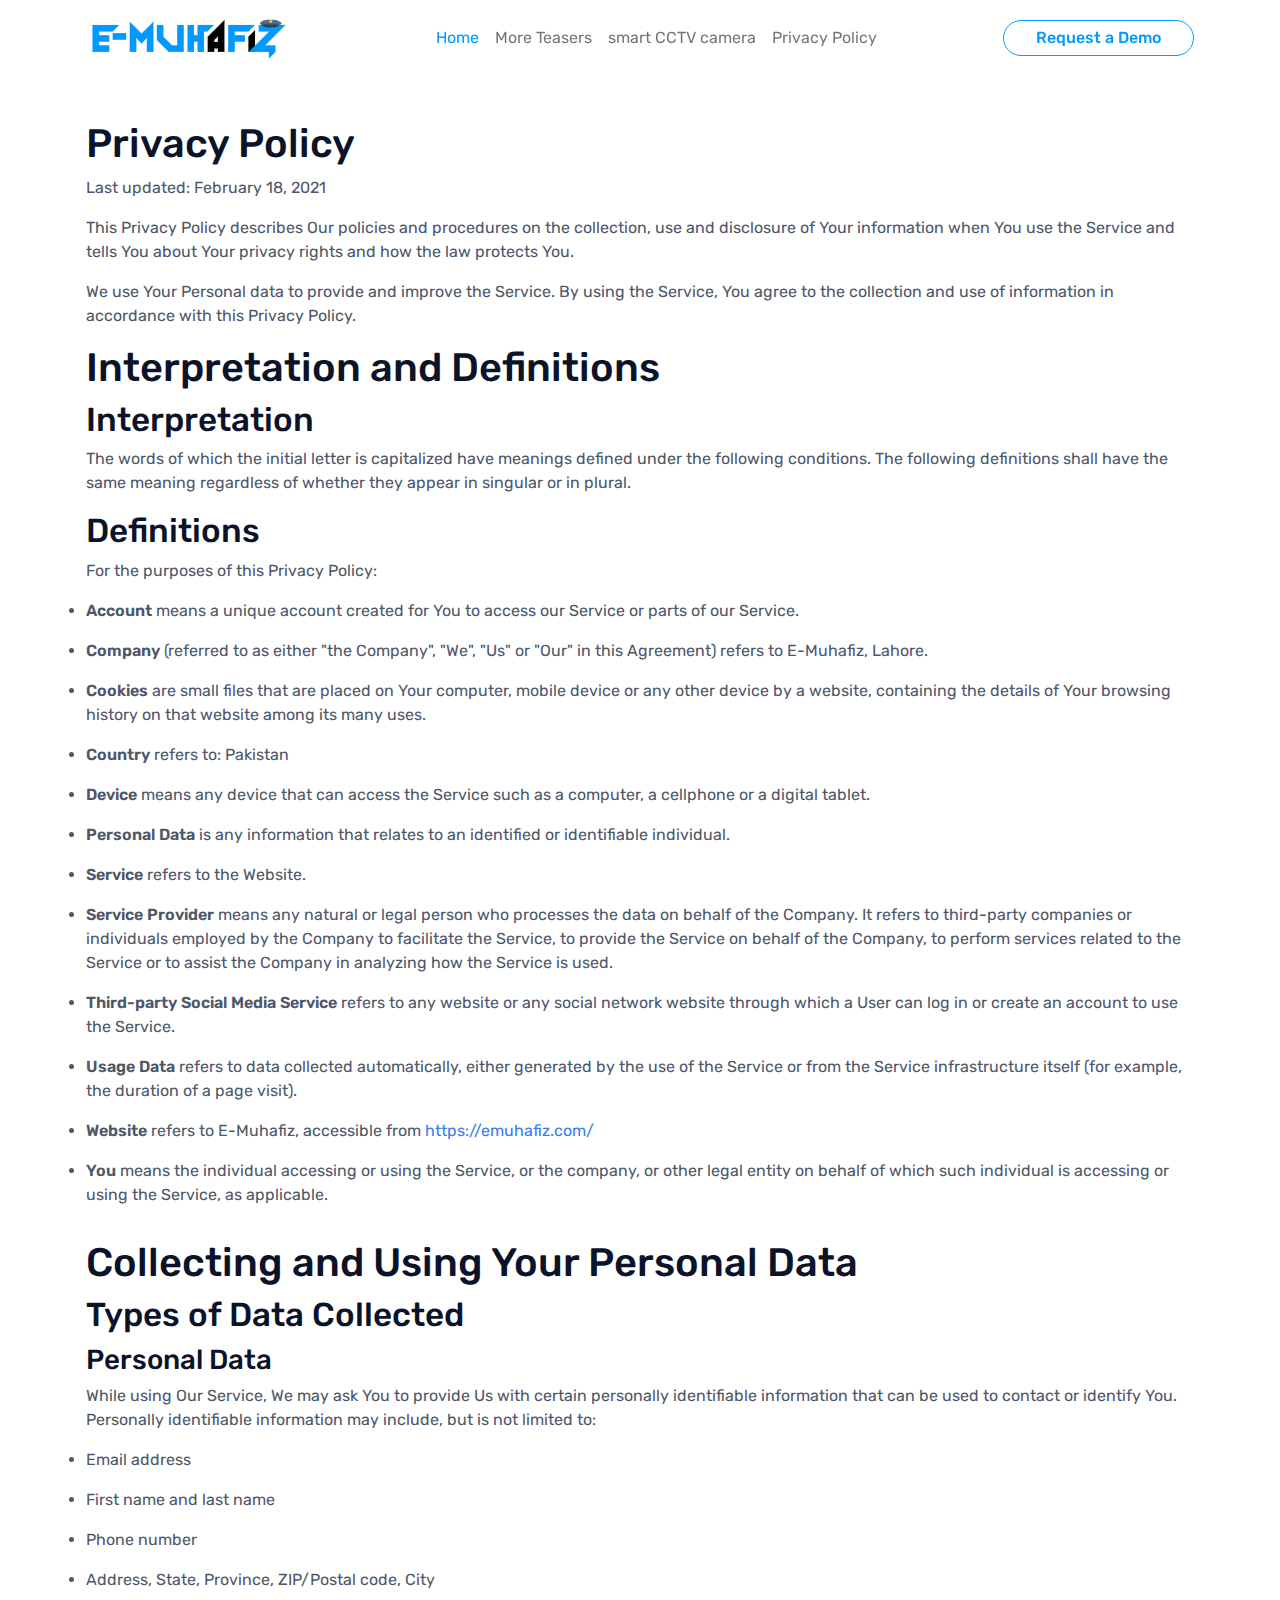
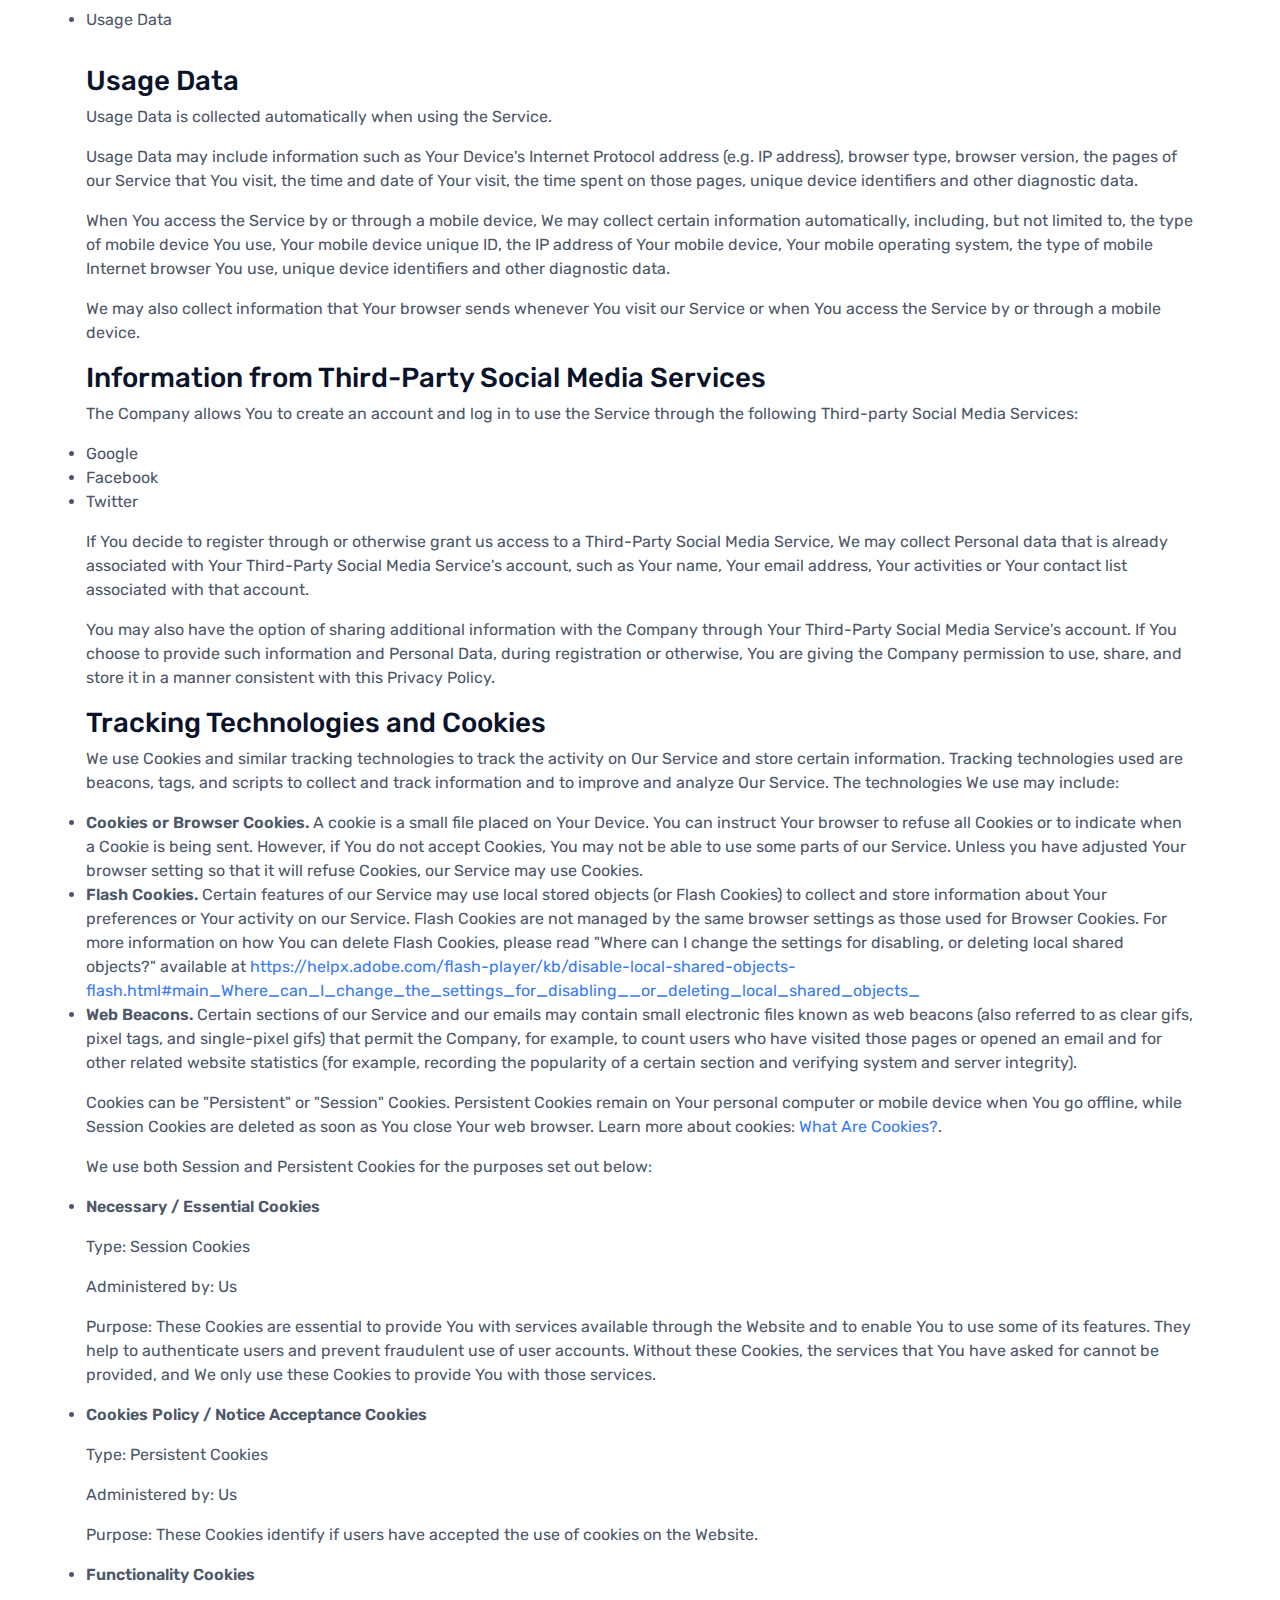
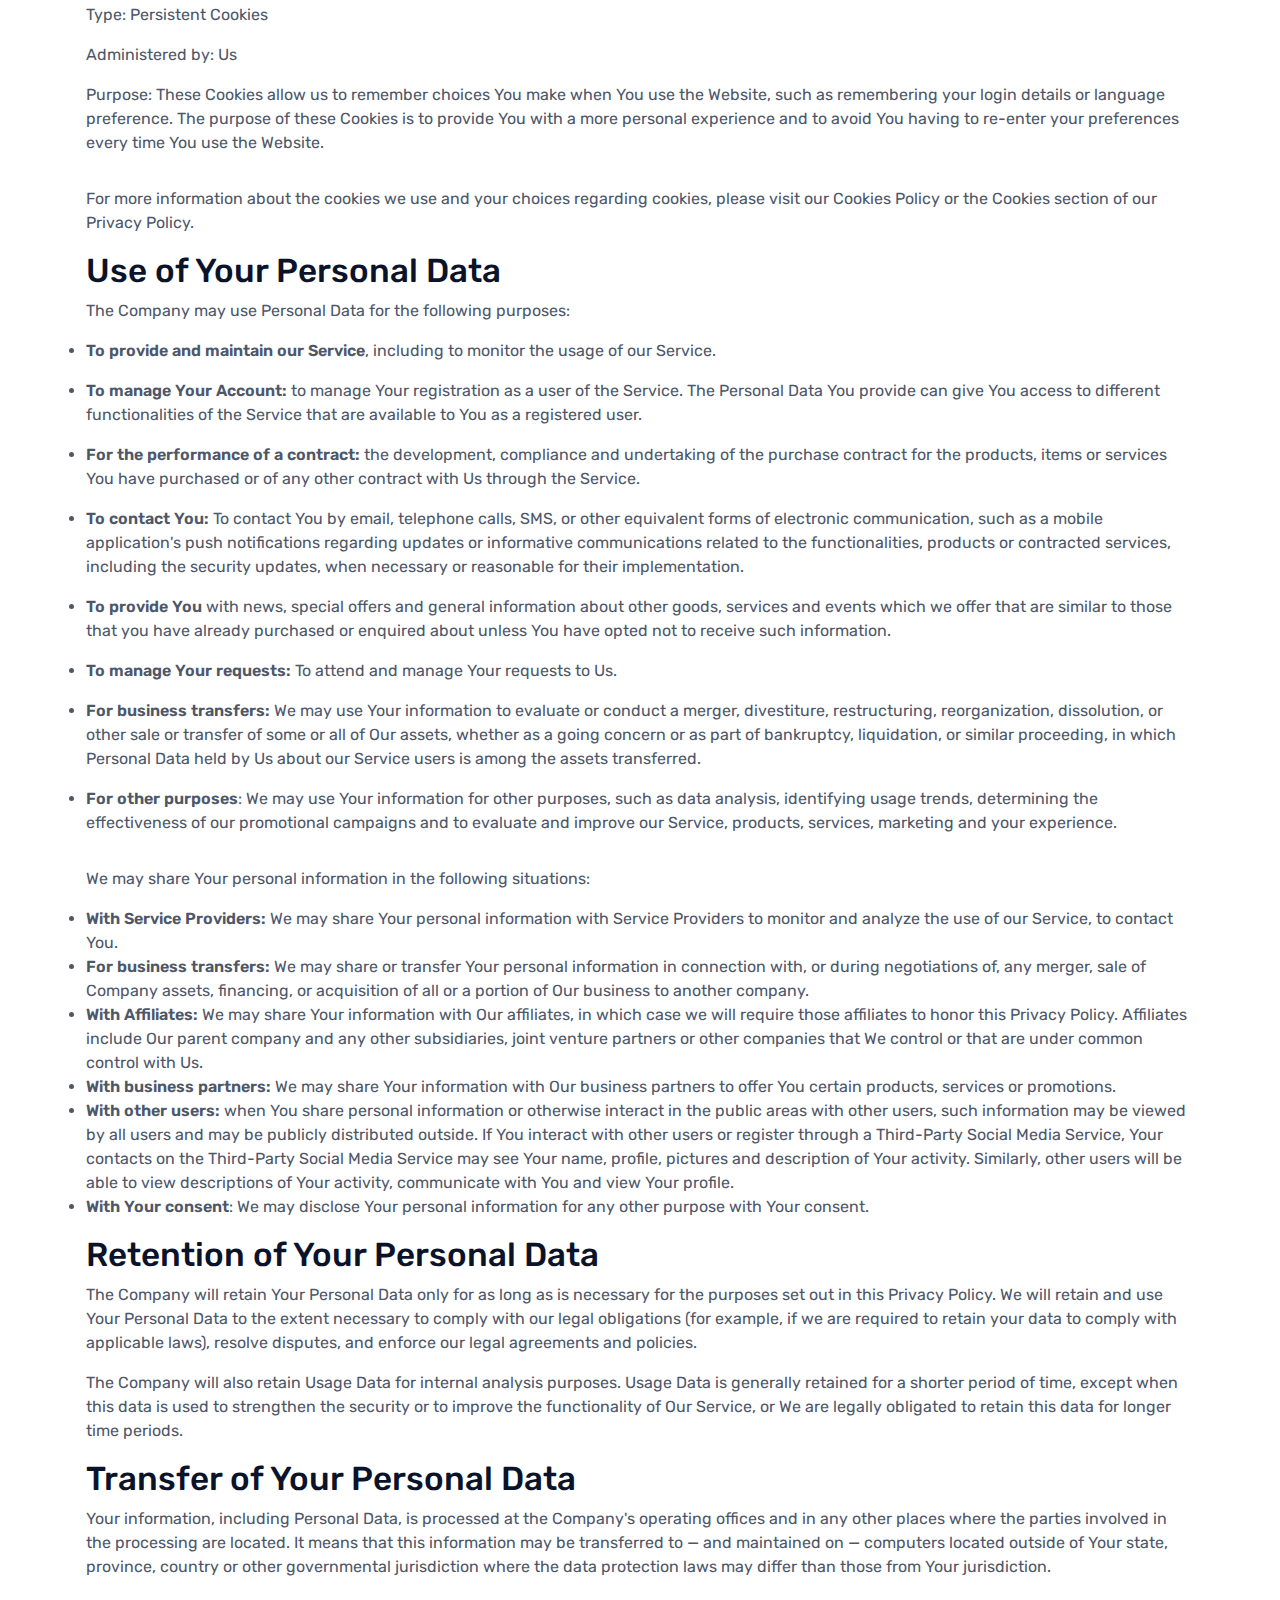
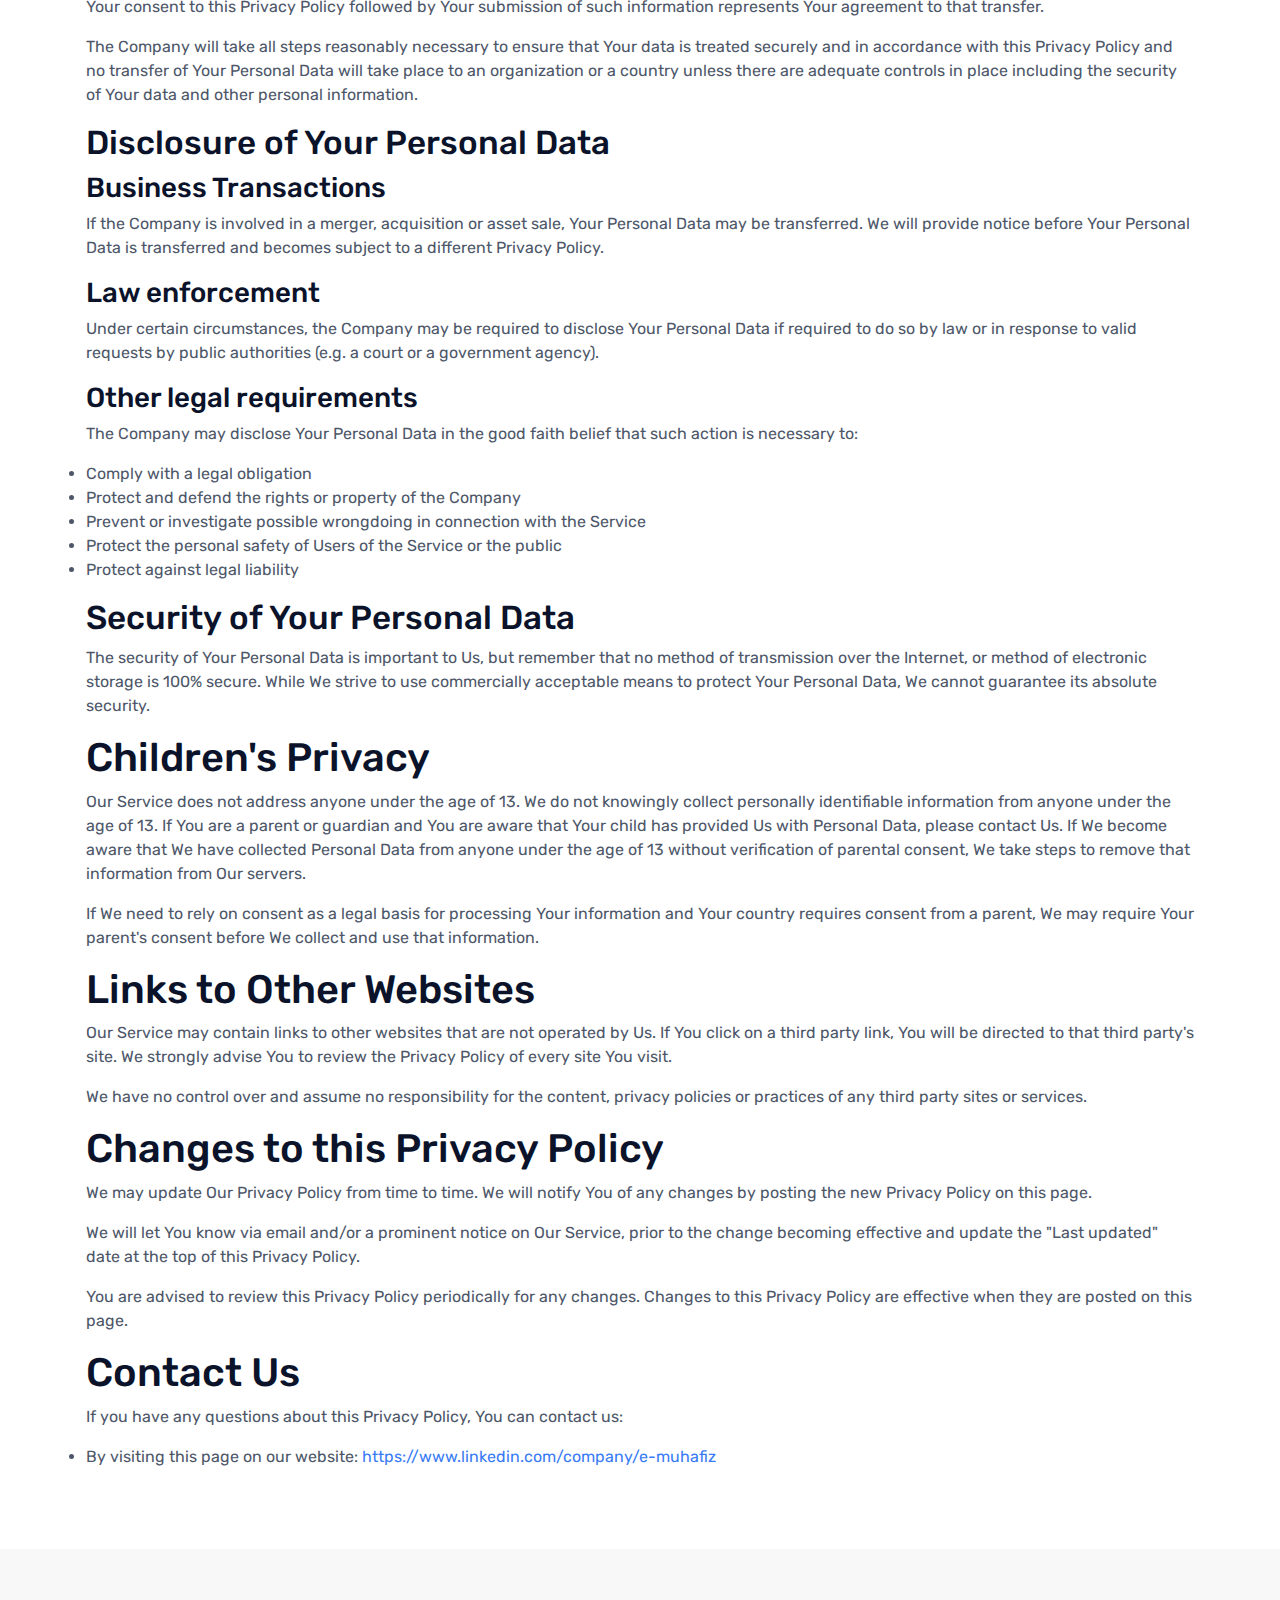
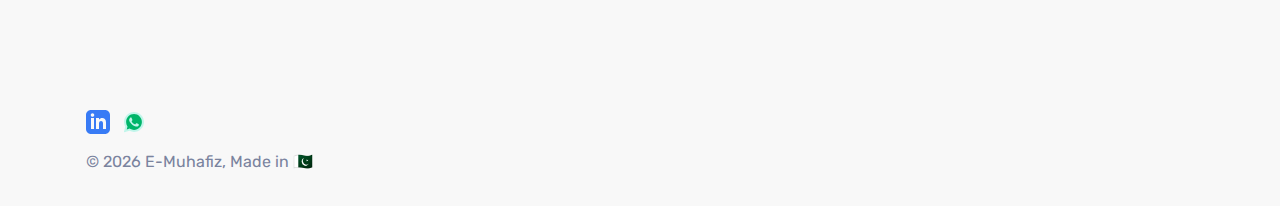
==== commit e9ab88c8: "moved whatsapp button on home page" ====
--- a/privacy_policy.html
+++ b/privacy_policy.html
@@ -41,45 +41,20 @@
   <!-- ===============================================-->
   <main class="main" id="top">
     <nav class="navbar navbar-expand-lg navbar-light fixed-top py-3" data-navbar-on-scroll="data-navbar-on-scroll">
-      <div class="container"><a class="navbar-brand" href="index.html"><img src="assets/img/icons/logo.png"
-            alt="" />&nbsp;</a>
-        <a class="text-decoration-none" href="https://www.linkedin.com/company/e-muhafiz" target="_blank"
-          title="LinkedIn">
-          <svg class="bi bi-facebook" xmlns="http://www.w3.org/2000/svg" width="25" height="25" fill="#387BF5"
-            viewBox="0 0 24 24">
-            <path
-              d="M19 0h-14c-2.761 0-5 2.239-5 5v14c0 2.761 2.239 5 5 5h14c2.762 0 5-2.239 5-5v-14c0-2.761-2.238-5-5-5zm-11 19h-3v-11h3v11zm-1.5-12.268c-.966 0-1.75-.79-1.75-1.764s.784-1.764 1.75-1.764 1.75.79 1.75 1.764-.783 1.764-1.75 1.764zm13.5 12.268h-3v-5.604c0-3.368-4-3.113-4 0v5.604h-3v-11h3v1.765c1.396-2.586 7-2.777 7 2.476v6.759z" />
-          </svg></a>
-        <a class="text-decoration-none" href="https://api.whatsapp.com/send?phone=923040916691" title="Whatsapp">
-          <svg xmlns="http://www.w3.org/2000/svg" x="0px" y="0px" width="30" height="30" viewBox="0 0 48 48"
-            style=" fill:#000000;">
-            <path fill="#fff"
-              d="M4.868,43.303l2.694-9.835C5.9,30.59,5.026,27.324,5.027,23.979C5.032,13.514,13.548,5,24.014,5 c5.079,0.002,9.845,1.979,13.43,5.566c3.584,3.588,5.558,8.356,5.556,13.428c-0.004,10.465-8.522,18.98-18.986,18.98 c-0.001,0,0,0,0,0h-0.008c-3.177-0.001-6.3-0.798-9.073-2.311L4.868,43.303z">
-            </path>
-            <path fill="#fff"
-              d="M4.868,43.803c-0.132,0-0.26-0.052-0.355-0.148c-0.125-0.127-0.174-0.312-0.127-0.483l2.639-9.636 C5.389,30.63,4.526,27.33,4.528,23.98C4.532,13.238,13.273,4.5,24.014,4.5c5.21,0.002,10.105,2.031,13.784,5.713 c3.679,3.683,5.704,8.577,5.702,13.781c-0.004,10.741-8.746,19.48-19.486,19.48c-3.189-0.001-6.344-0.788-9.144-2.277l-9.875,2.589 C4.953,43.798,4.911,43.803,4.868,43.803z">
-            </path>
-            <path fill="#c1f5ea"
-              d="M24.014,42.974L24.014,42.974L24.014,42.974 M24.014,42.974L24.014,42.974L24.014,42.974 M24.014,4 L24.014,4C12.998,4,4.032,12.962,4.027,23.979c-0.001,3.367,0.849,6.685,2.461,9.622L3.903,43.04 c-0.094,0.345,0.002,0.713,0.254,0.967c0.19,0.192,0.447,0.297,0.711,0.297c0.085,0,0.17-0.011,0.254-0.033l9.687-2.54 c2.828,1.468,5.998,2.243,9.197,2.244c11.024,0,19.99-8.963,19.995-19.98c0.002-5.339-2.075-10.359-5.848-14.135 C34.378,6.083,29.357,4.002,24.014,4L24.014,4z">
-            </path>
-            <path fill="#00b569"
-              d="M35.176,12.832c-2.98-2.982-6.941-4.625-11.157-4.626c-8.704,0-15.783,7.076-15.787,15.774 c-0.001,2.981,0.833,5.883,2.413,8.396l0.376,0.597l-1.595,5.821l5.973-1.566l0.577,0.342c2.422,1.438,5.2,2.198,8.032,2.199h0.006 c8.698,0,15.777-7.077,15.78-15.776C39.795,19.778,38.156,15.814,35.176,12.832z">
-            </path>
-            <path fill="#c1f5ea" fill-rule="evenodd"
-              d="M19.268,16.045c-0.355-0.79-0.729-0.806-1.068-0.82 c-0.277-0.012-0.593-0.011-0.909-0.011s-0.83,0.119-1.265,0.594c-0.435,0.475-1.661,1.622-1.661,3.956s1.7,4.59,1.937,4.906 s3.282,5.259,8.104,7.161c4.007,1.58,4.823,1.266,5.693,1.187c0.87-0.079,2.807-1.147,3.202-2.255 c0.395-1.108,0.395-2.057,0.277-2.255c-0.119-0.198-0.435-0.316-0.909-0.554s-2.807-1.385-3.242-1.543 c-0.435-0.158-0.751-0.237-1.068,0.238c-0.316,0.474-1.225,1.543-1.502,1.859c-0.277,0.317-0.554,0.357-1.028,0.119 c-0.474-0.238-2.002-0.738-3.815-2.354c-1.41-1.257-2.362-2.81-2.639-3.285c-0.277-0.474-0.03-0.731,0.208-0.968 c0.213-0.213,0.474-0.554,0.712-0.831c0.237-0.277,0.316-0.475,0.474-0.791c0.158-0.317,0.079-0.594-0.04-0.831 C20.612,19.329,19.69,16.983,19.268,16.045z"
-              clip-rule="evenodd"></path>
-          </svg>
-        </a>
+      <div class="container">
+        <a class="navbar-brand" href="index.html"><img src="assets/img/icons/logo.png" alt="" />&nbsp;</a>
         <div class="collapse navbar-collapse" id="navbarSupportedContent">
           <ul class="navbar-nav mx-auto border-bottom border-lg-bottom-0 pt-2 pt-lg-0">
-            <li class="nav-item"><a class="nav-link" href="index.html">Home</a></li>
+            <li class="nav-item"><a class="nav-link active" aria-current="page" href="index.html">Home</a>
+            </li>
             <li class="nav-item"><a class="nav-link" href="teasers.html">More Teasers</a></li>
-            <li class="nav-item"><a class="nav-link" href="smart_cctv_camera.html">smart CCTV camera</a></li>
-            <li class="nav-item"><a class="nav-link active" aria-current="page" href="privacy_policy.html">Privacy
-                Policy</a></li>
+            <li class="nav-item"><a class="nav-link" href="smart_cctv_camera.html">smart CCTV camera</a>
+            </li>
+            <li class="nav-item"><a class="nav-link" href="privacy_policy.html">Privacy Policy</a></li>
           </ul>
           <form class="d-flex py-3 py-lg-0">
-            <a class="btn btn-outline-danger rounded-pill order-0" href="request_a_demo.html">Request a Demo</a>
+            <a class="btn btn-outline-danger rounded-pill order-0" href="request_a_demo.html">Request a
+              Demo</a>
           </form>
         </div>
       </div>
--- a/assets/css/muhafiz.css
+++ b/assets/css/muhafiz.css
@@ -27,9 +27,19 @@
     border-color: #019AFF;
 }
 
+.btn-green {
+    background-color: #3bca23;
+    border-color: #26a30f;
+}
+
+.btn-green:hover {
+    background-color: #26a30f;
+    border-color: #3bca23;
+}
+
 .carousel-indicators {
- justify-content: center;
- margin-bottom: 20px;
+    justify-content: center;
+    margin-bottom: 20px;
 }
 
 .carousel-indicators li {
@@ -42,25 +52,45 @@
     bottom: 0;
     left: 100px;
 }
+
 .carousel-control-prev-icon {
     background-image: url("data:image/svg+xml,%3Csvg xmlns='http://www.w3.org/2000/svg' width='16' height='16' fill='%23019AFF' class='bi bi-arrow-left-circle' viewBox='0 0 16 16'%3E%3Cpath fill-rule='evenodd' d='M1 8a7 7 0 1 0 14 0A7 7 0 0 0 1 8zm15 0A8 8 0 1 1 0 8a8 8 0 0 1 16 0zm-4.5-.5a.5.5 0 0 1 0 1H5.707l2.147 2.146a.5.5 0 0 1-.708.708l-3-3a.5.5 0 0 1 0-.708l3-3a.5.5 0 1 1 .708.708L5.707 7.5H11.5z'/%3E%3C/svg%3E");
 }
+
 .carousel-control-next-icon {
     background-image: url("data:image/svg+xml,%3Csvg xmlns='http://www.w3.org/2000/svg' width='16' height='16' fill='%23019AFF' class='bi bi-arrow-right-circle' viewBox='0 0 16 16'%3E%3Cpath fill-rule='evenodd' d='M1 8a7 7 0 1 0 14 0A7 7 0 0 0 1 8zm15 0A8 8 0 1 1 0 8a8 8 0 0 1 16 0zM4.5 7.5a.5.5 0 0 0 0 1h5.793l-2.147 2.146a.5.5 0 0 0 .708.708l3-3a.5.5 0 0 0 0-.708l-3-3a.5.5 0 1 0-.708.708L10.293 7.5H4.5z'/%3E%3C/svg%3E");
 }
+
 .carousel-control-next-muhafiz {
     position: absolute;
     top: 50%;
     bottom: 0;
-    right:100px;
+    right: 100px;
 }
+
 .sr-only {
     position: absolute;
     width: 1px;
     height: 1px;
     padding: 0;
     overflow: hidden;
-    clip: rect(0,0,0,0);
+    clip: rect(0, 0, 0, 0);
     white-space: nowrap;
     border: 0;
+}
+
+.index_articles {
+    display: flex;
+    gap: 1rem;
+    flex-direction: column;
+}
+
+@media (min-width: 800px) {
+    .index_articles {
+        flex-direction: row;
+    }
+}
+
+.index_articles>* {
+    flex-basis: 100%;
 }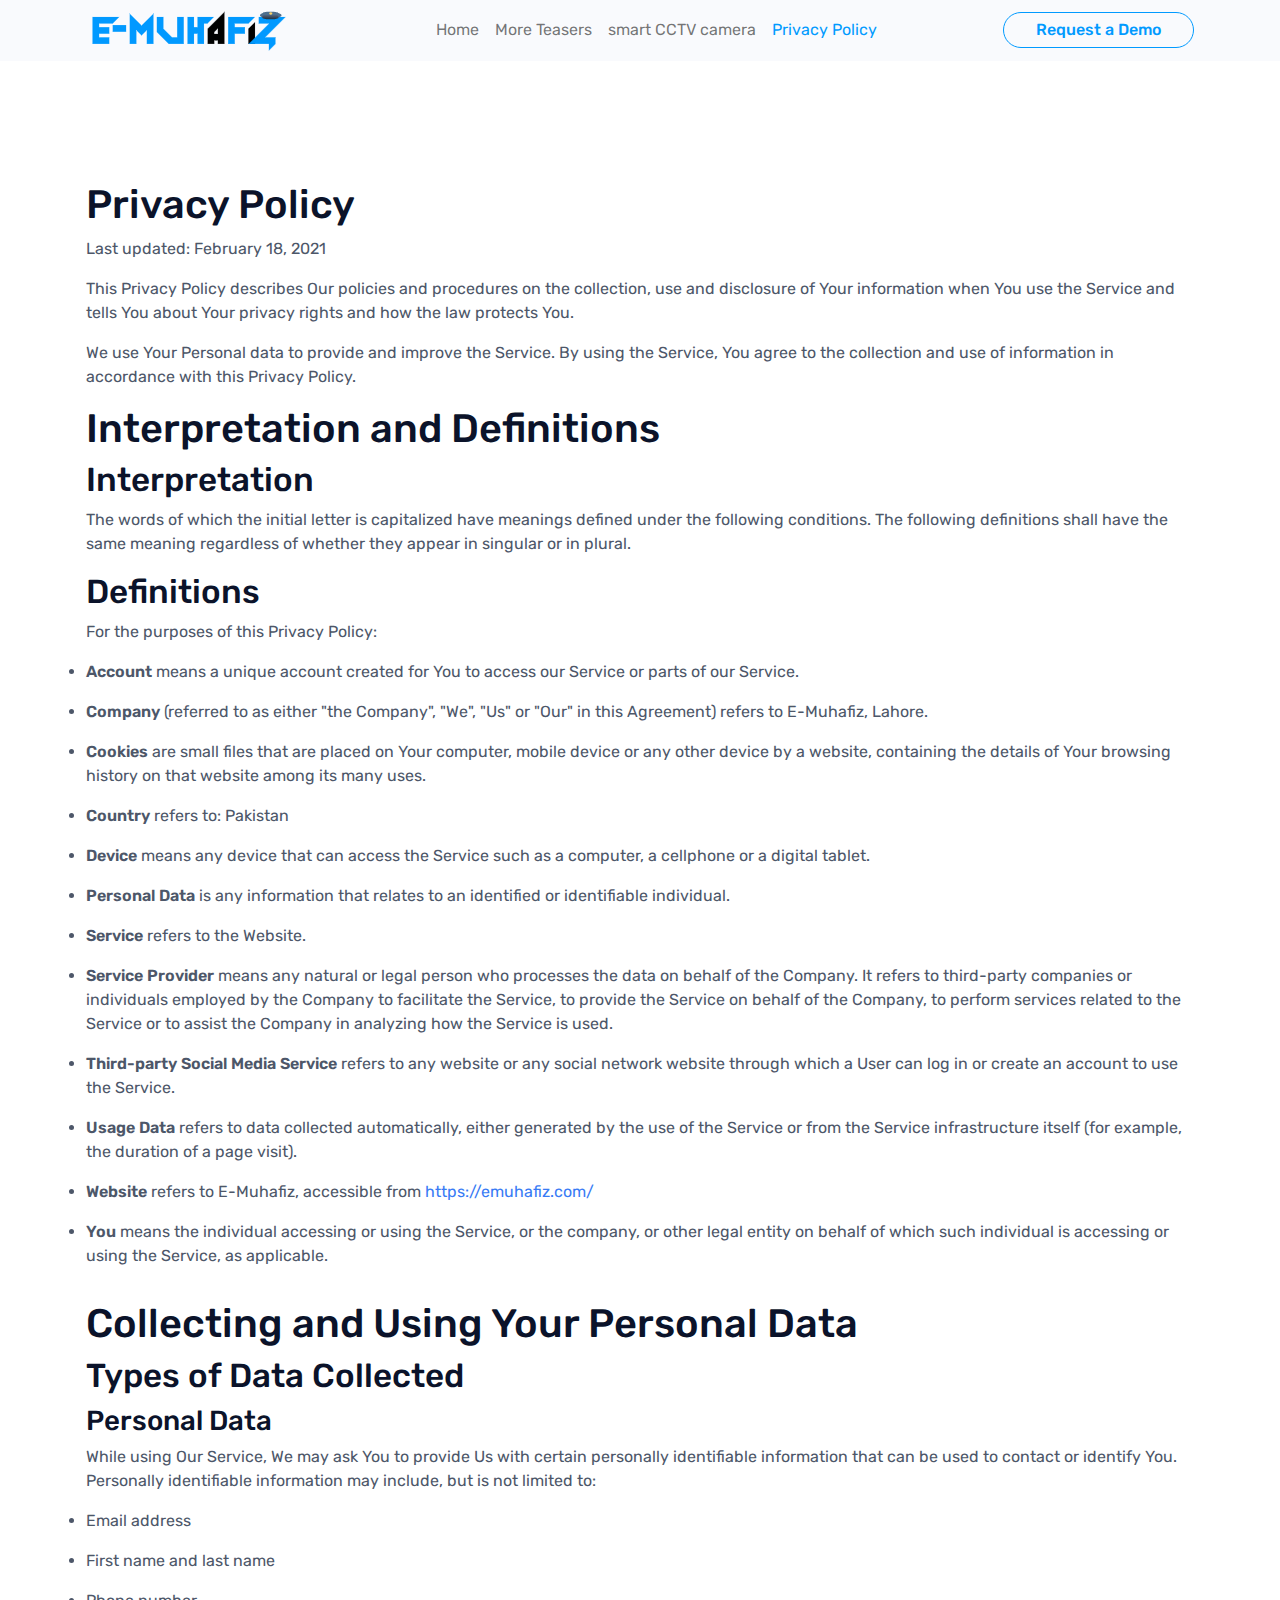
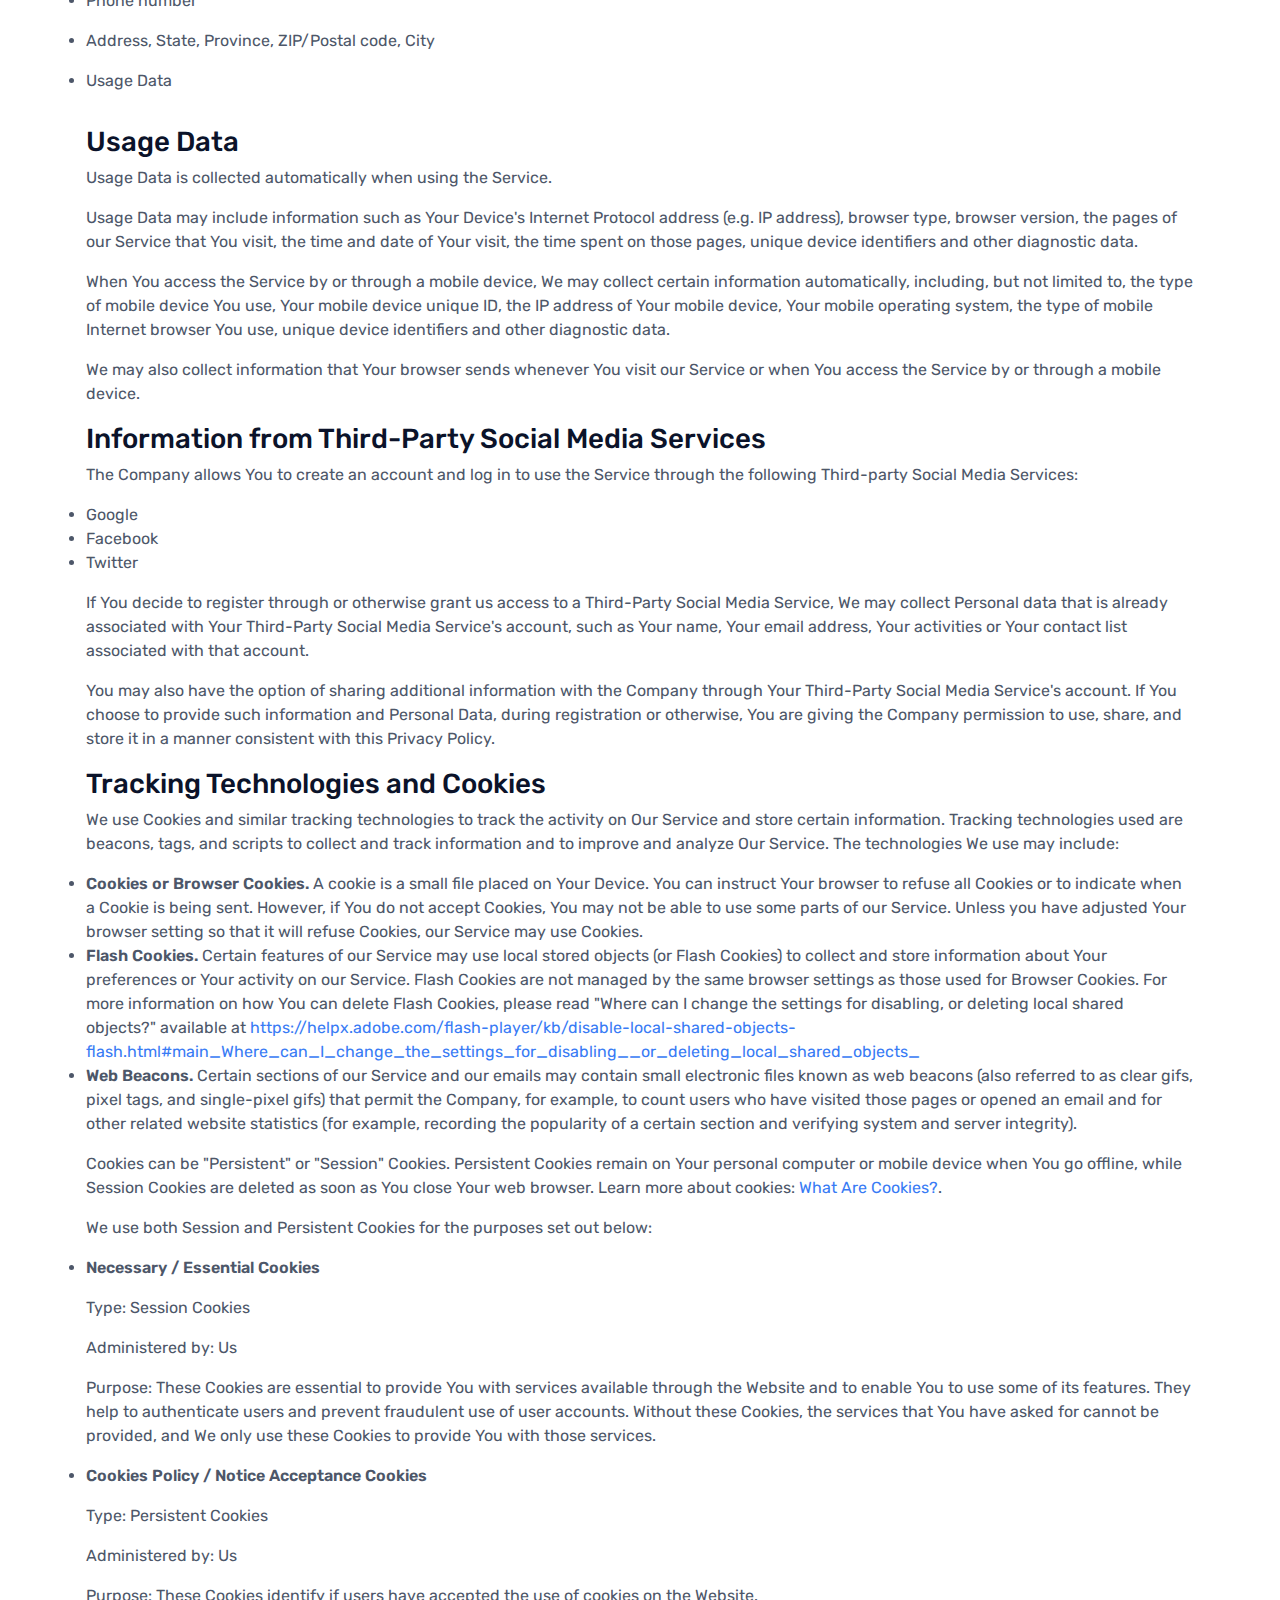
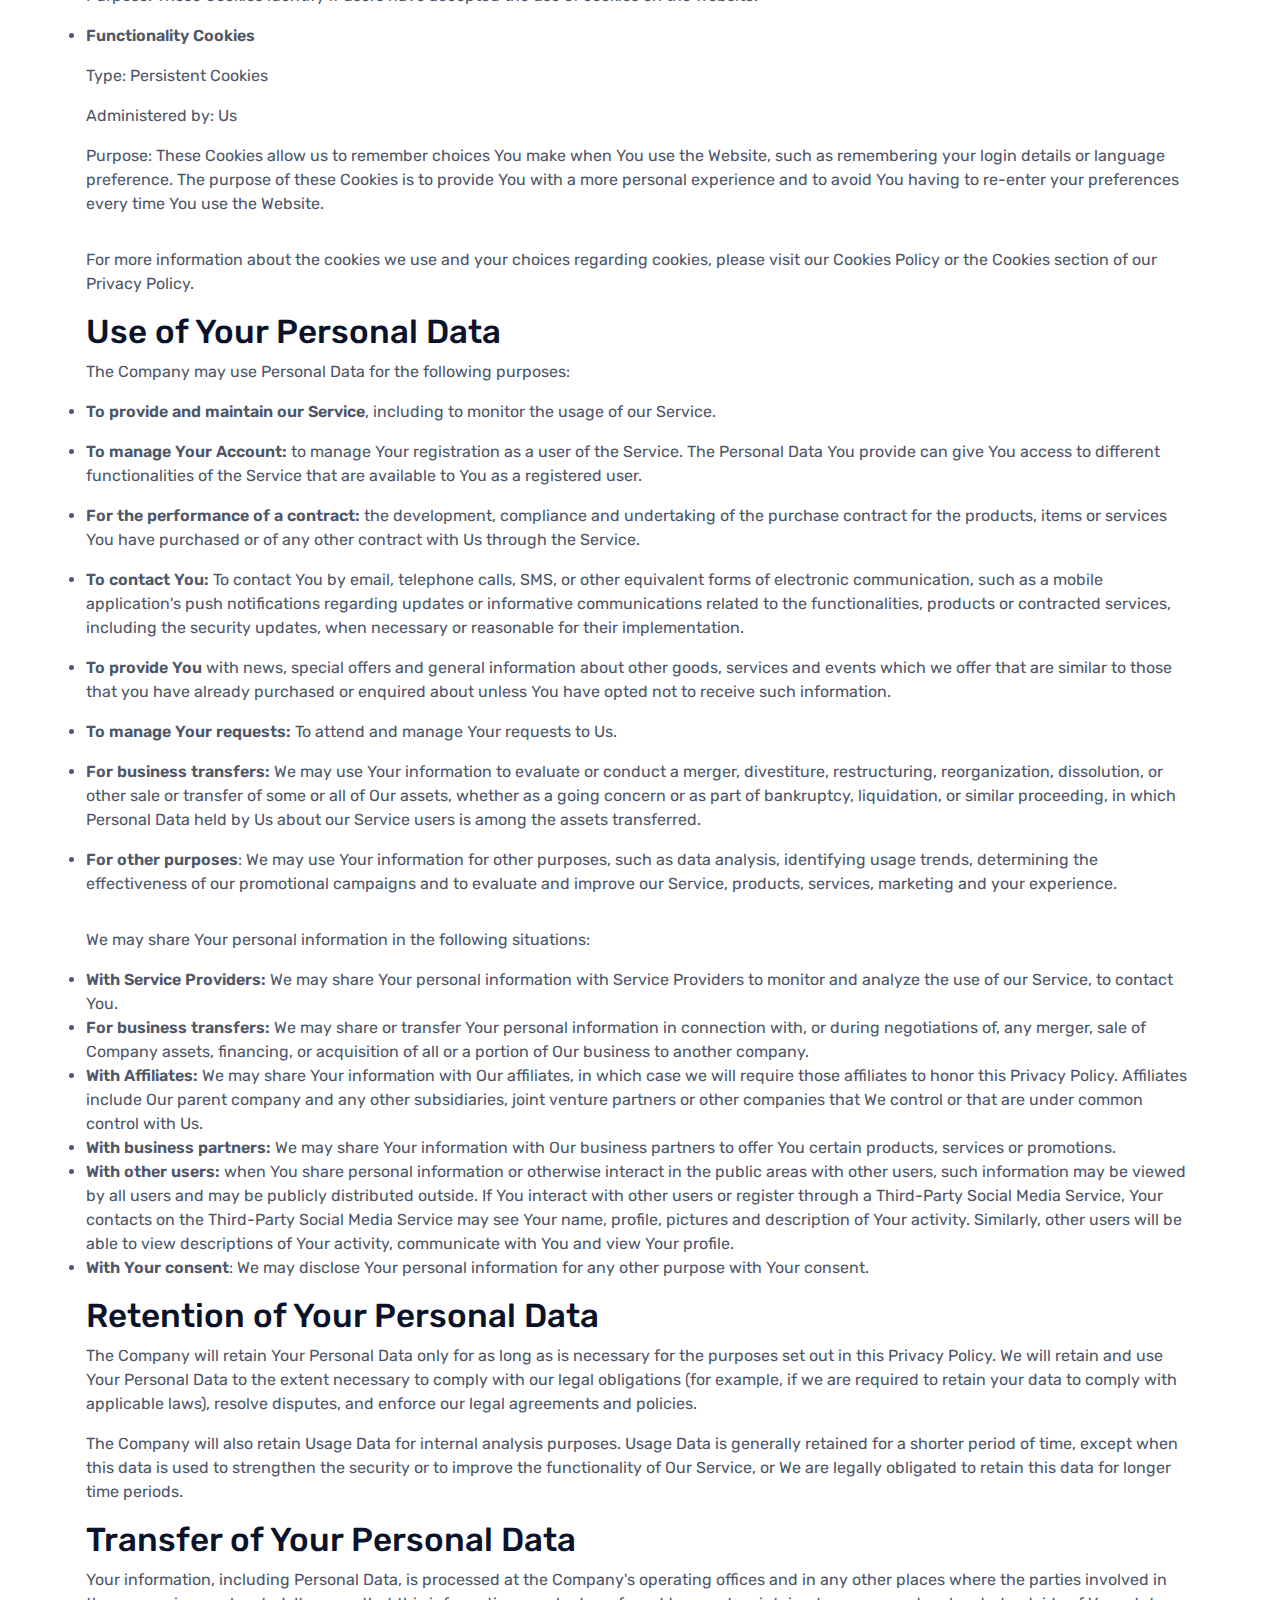
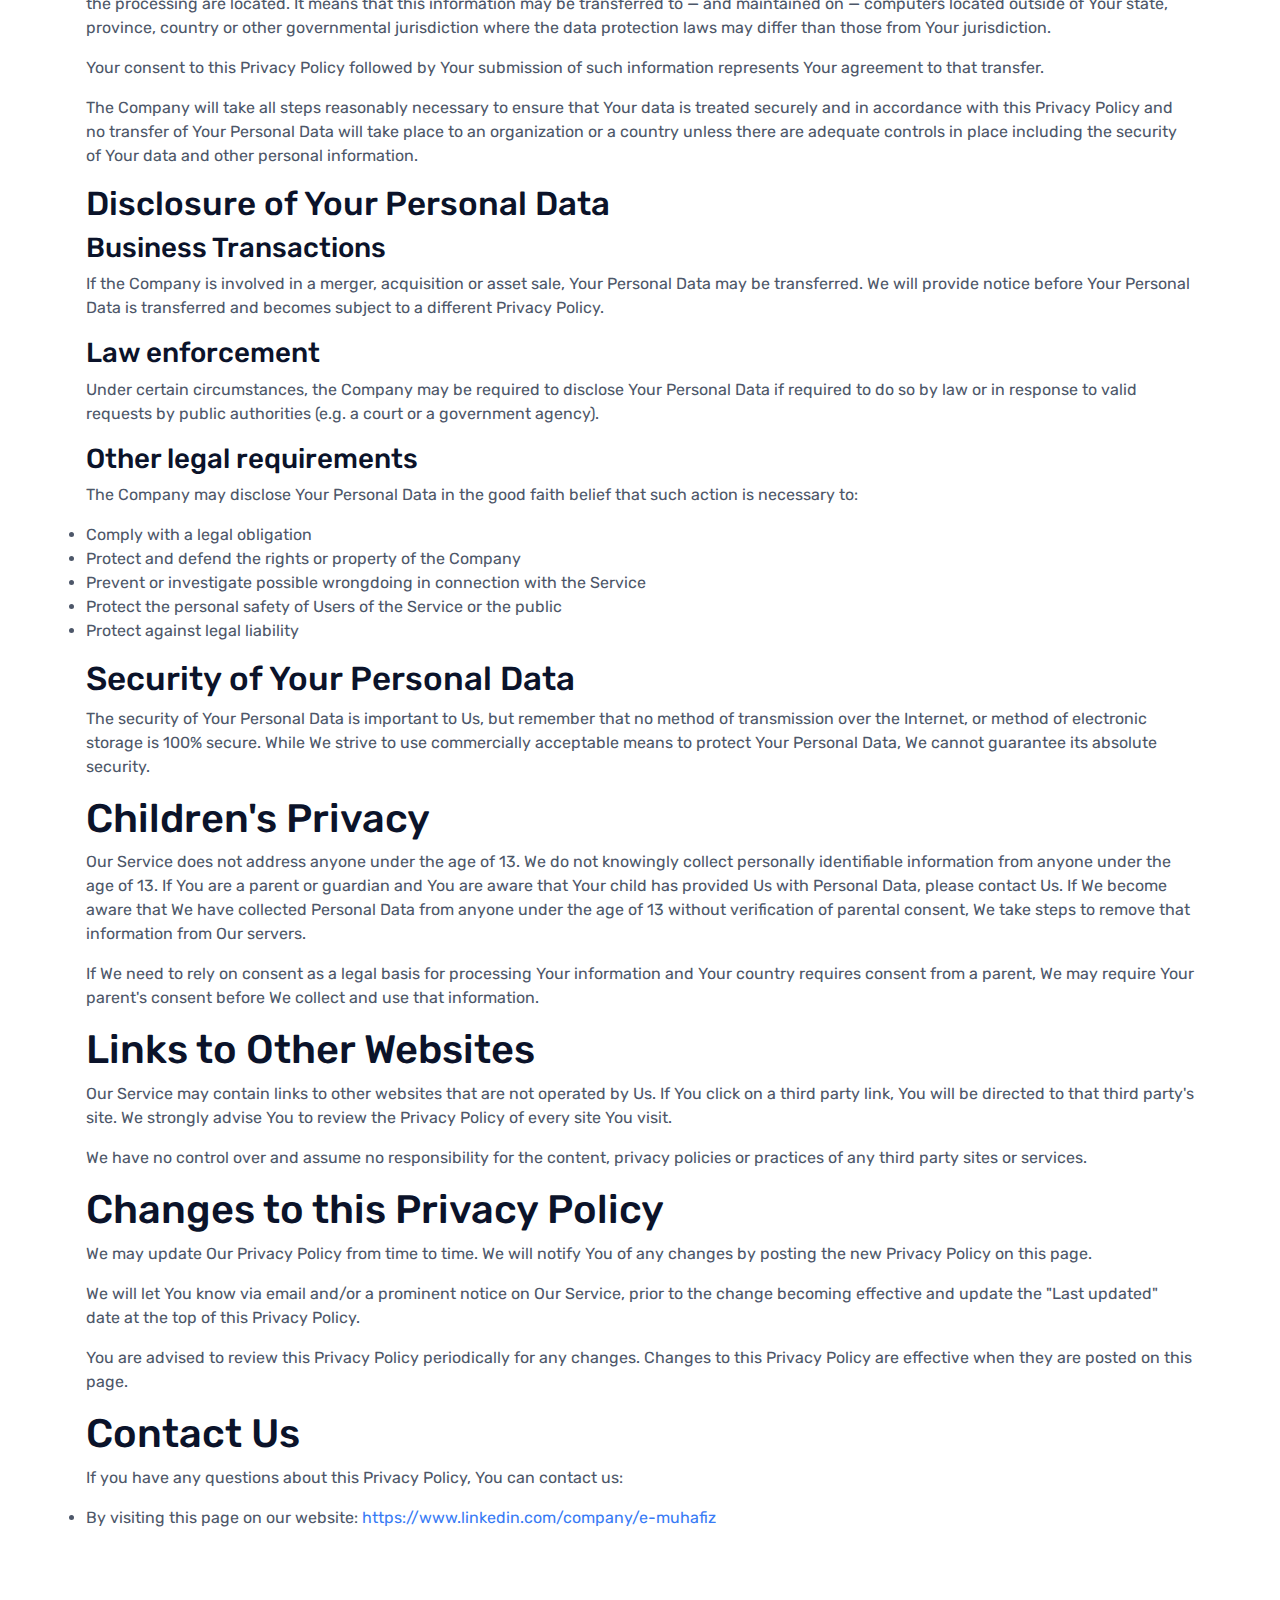
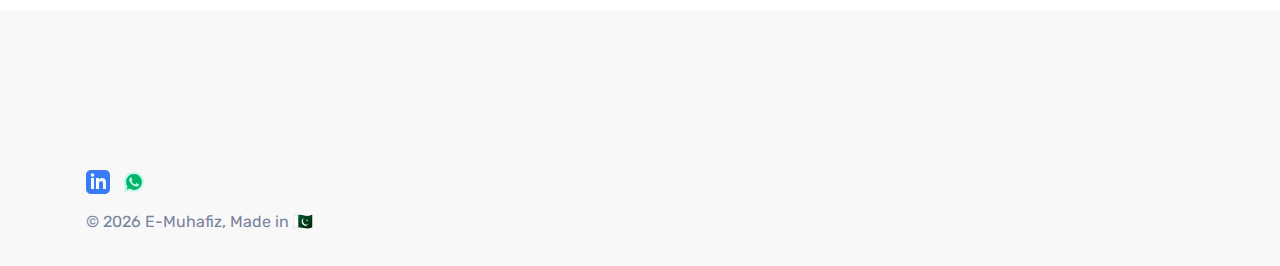
==== commit bf1d9a49: "fixed navigation for mobile" ====
--- a/privacy_policy.html
+++ b/privacy_policy.html
@@ -40,17 +40,21 @@
   <!--    Main Content-->
   <!-- ===============================================-->
   <main class="main" id="top">
-    <nav class="navbar navbar-expand-lg navbar-light fixed-top py-3" data-navbar-on-scroll="data-navbar-on-scroll">
+    <nav class="navbar navbar-expand-lg navbar-light bg-light">
       <div class="container">
+        <button class="navbar-toggler" type="button" data-bs-toggle="collapse" data-bs-target="#navbarTogglerDemo03"
+          aria-controls="navbarTogglerDemo03" aria-expanded="false" aria-label="Toggle navigation">
+          <span class="navbar-toggler-icon"></span>
+        </button>
         <a class="navbar-brand" href="index.html"><img src="assets/img/icons/logo.png" alt="" />&nbsp;</a>
-        <div class="collapse navbar-collapse" id="navbarSupportedContent">
+        <div class="collapse navbar-collapse" id="navbarTogglerDemo03">
           <ul class="navbar-nav mx-auto border-bottom border-lg-bottom-0 pt-2 pt-lg-0">
-            <li class="nav-item"><a class="nav-link active" aria-current="page" href="index.html">Home</a>
+            <li class="nav-item"><a class="nav-link" aria-current="page" href="index.html">Home</a>
             </li>
             <li class="nav-item"><a class="nav-link" href="teasers.html">More Teasers</a></li>
             <li class="nav-item"><a class="nav-link" href="smart_cctv_camera.html">smart CCTV camera</a>
             </li>
-            <li class="nav-item"><a class="nav-link" href="privacy_policy.html">Privacy Policy</a></li>
+            <li class="nav-item"><a class="nav-link active" href="privacy_policy.html">Privacy Policy</a></li>
           </ul>
           <form class="d-flex py-3 py-lg-0">
             <a class="btn btn-outline-danger rounded-pill order-0" href="request_a_demo.html">Request a
